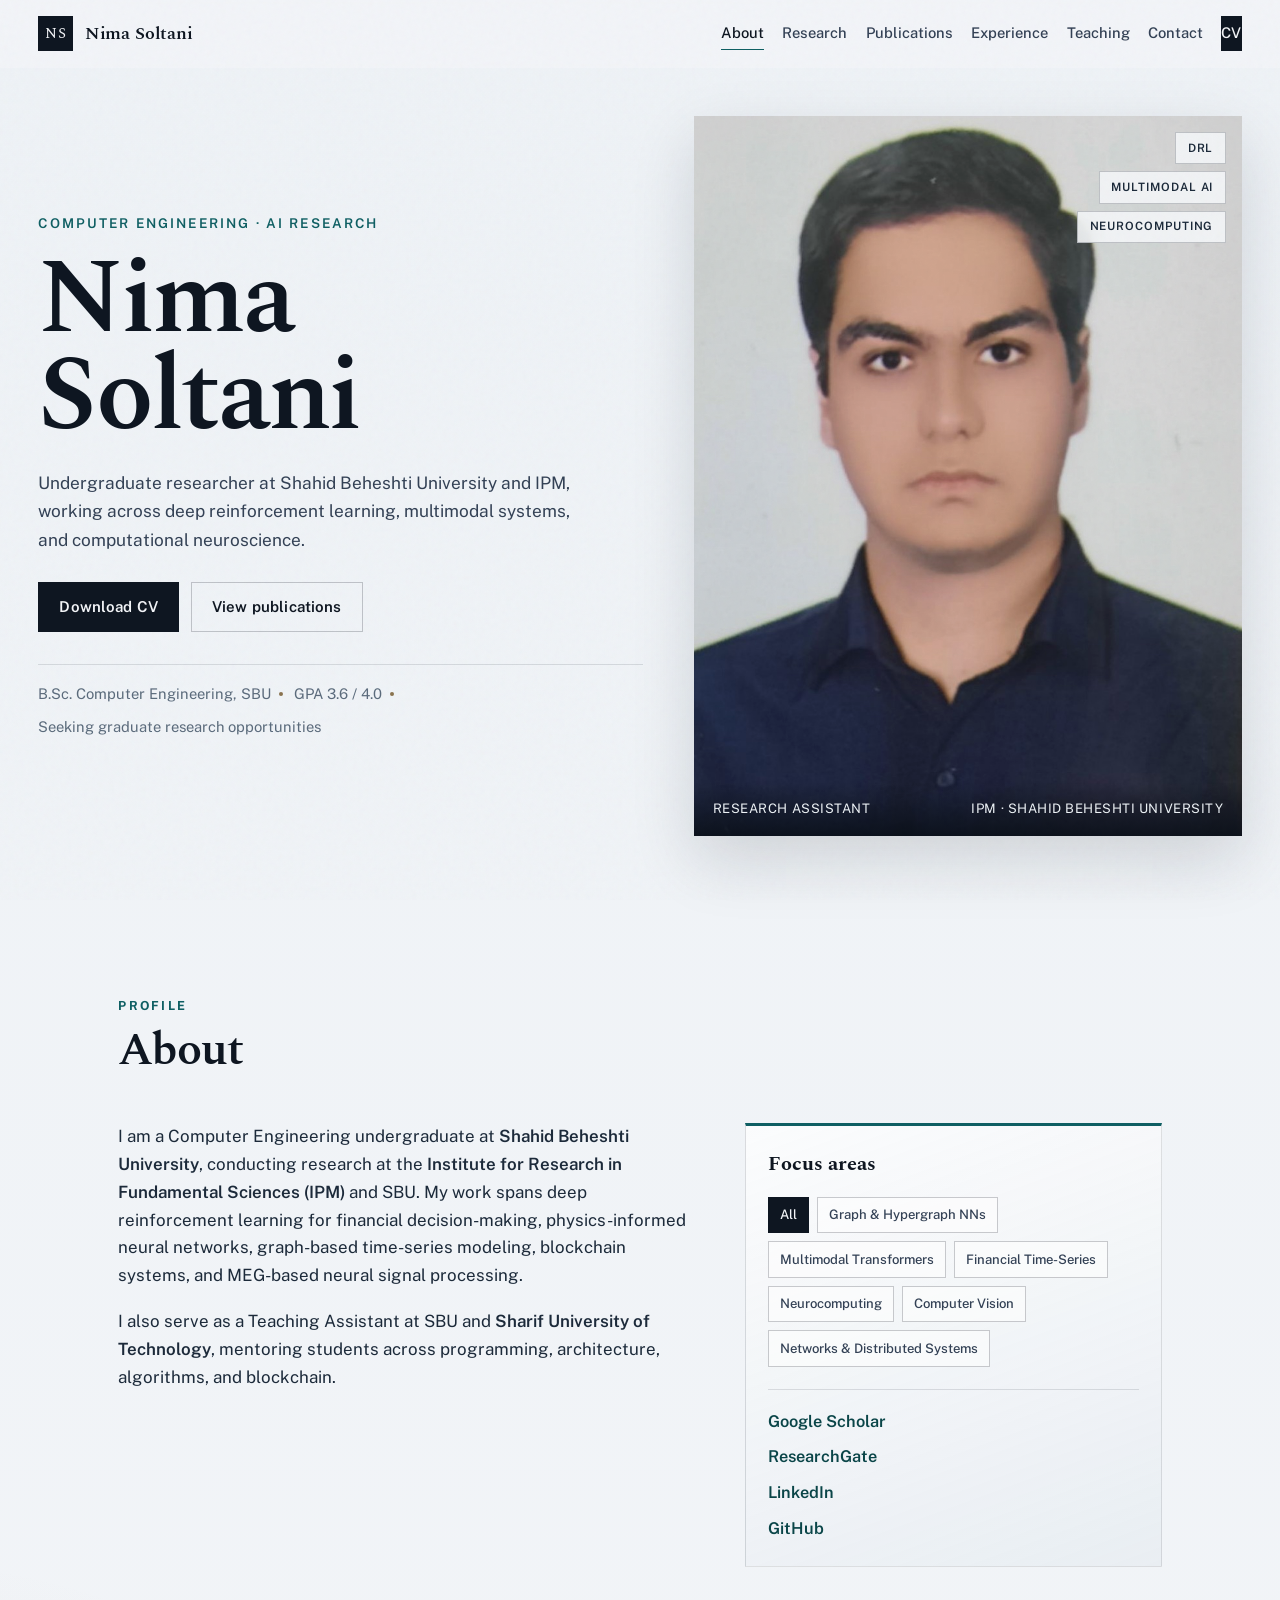
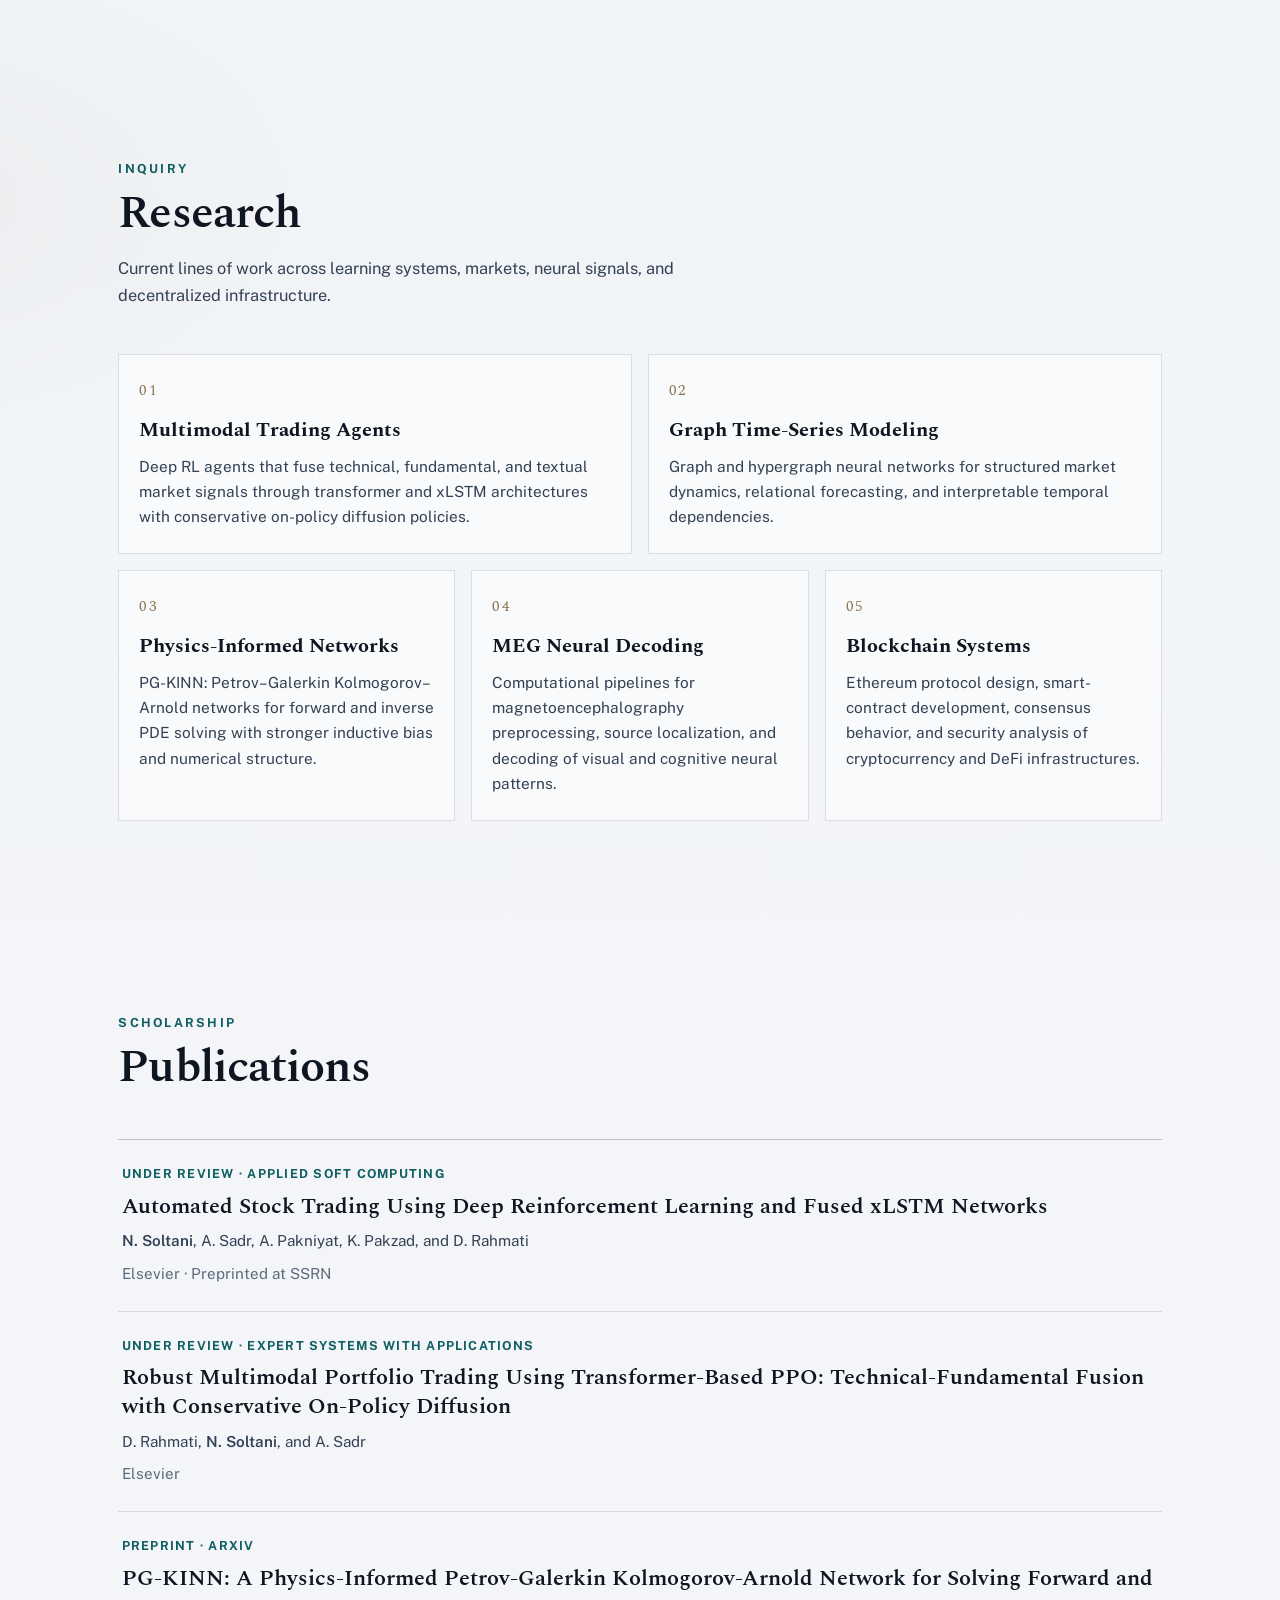
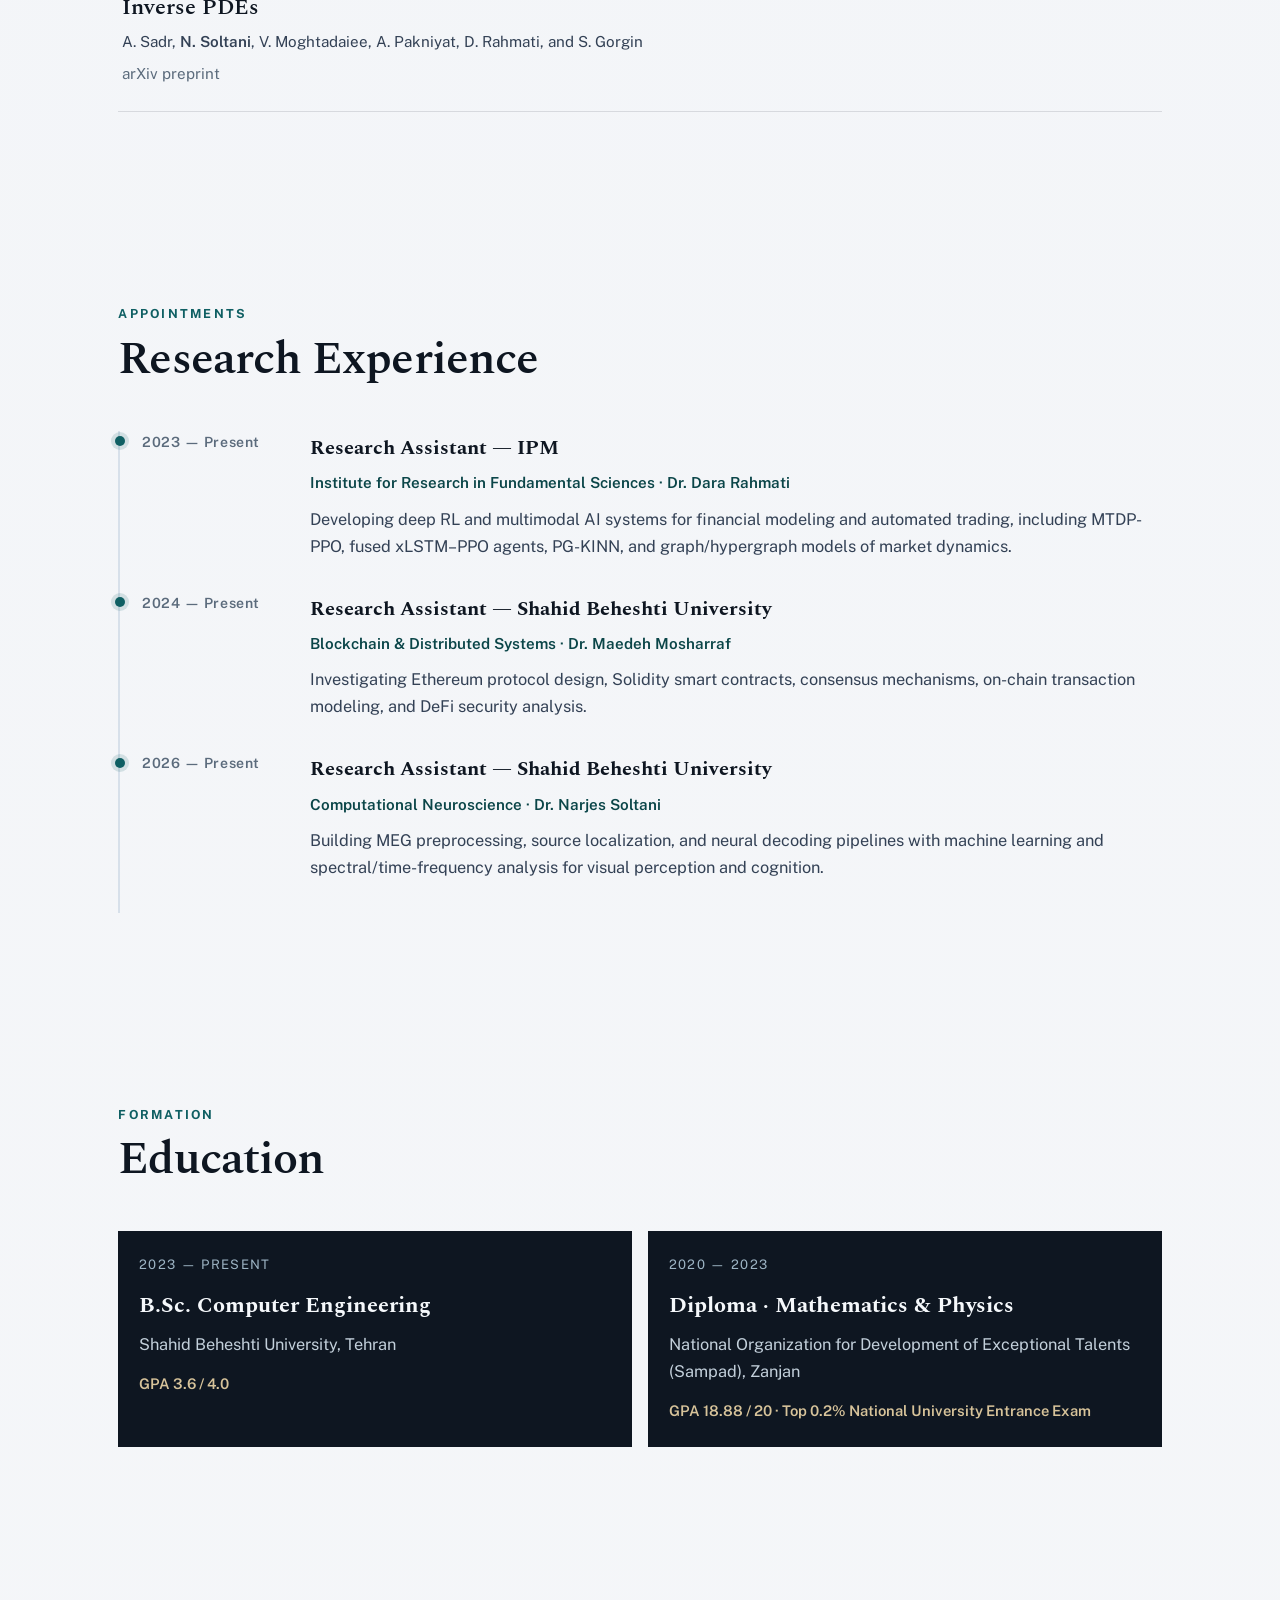
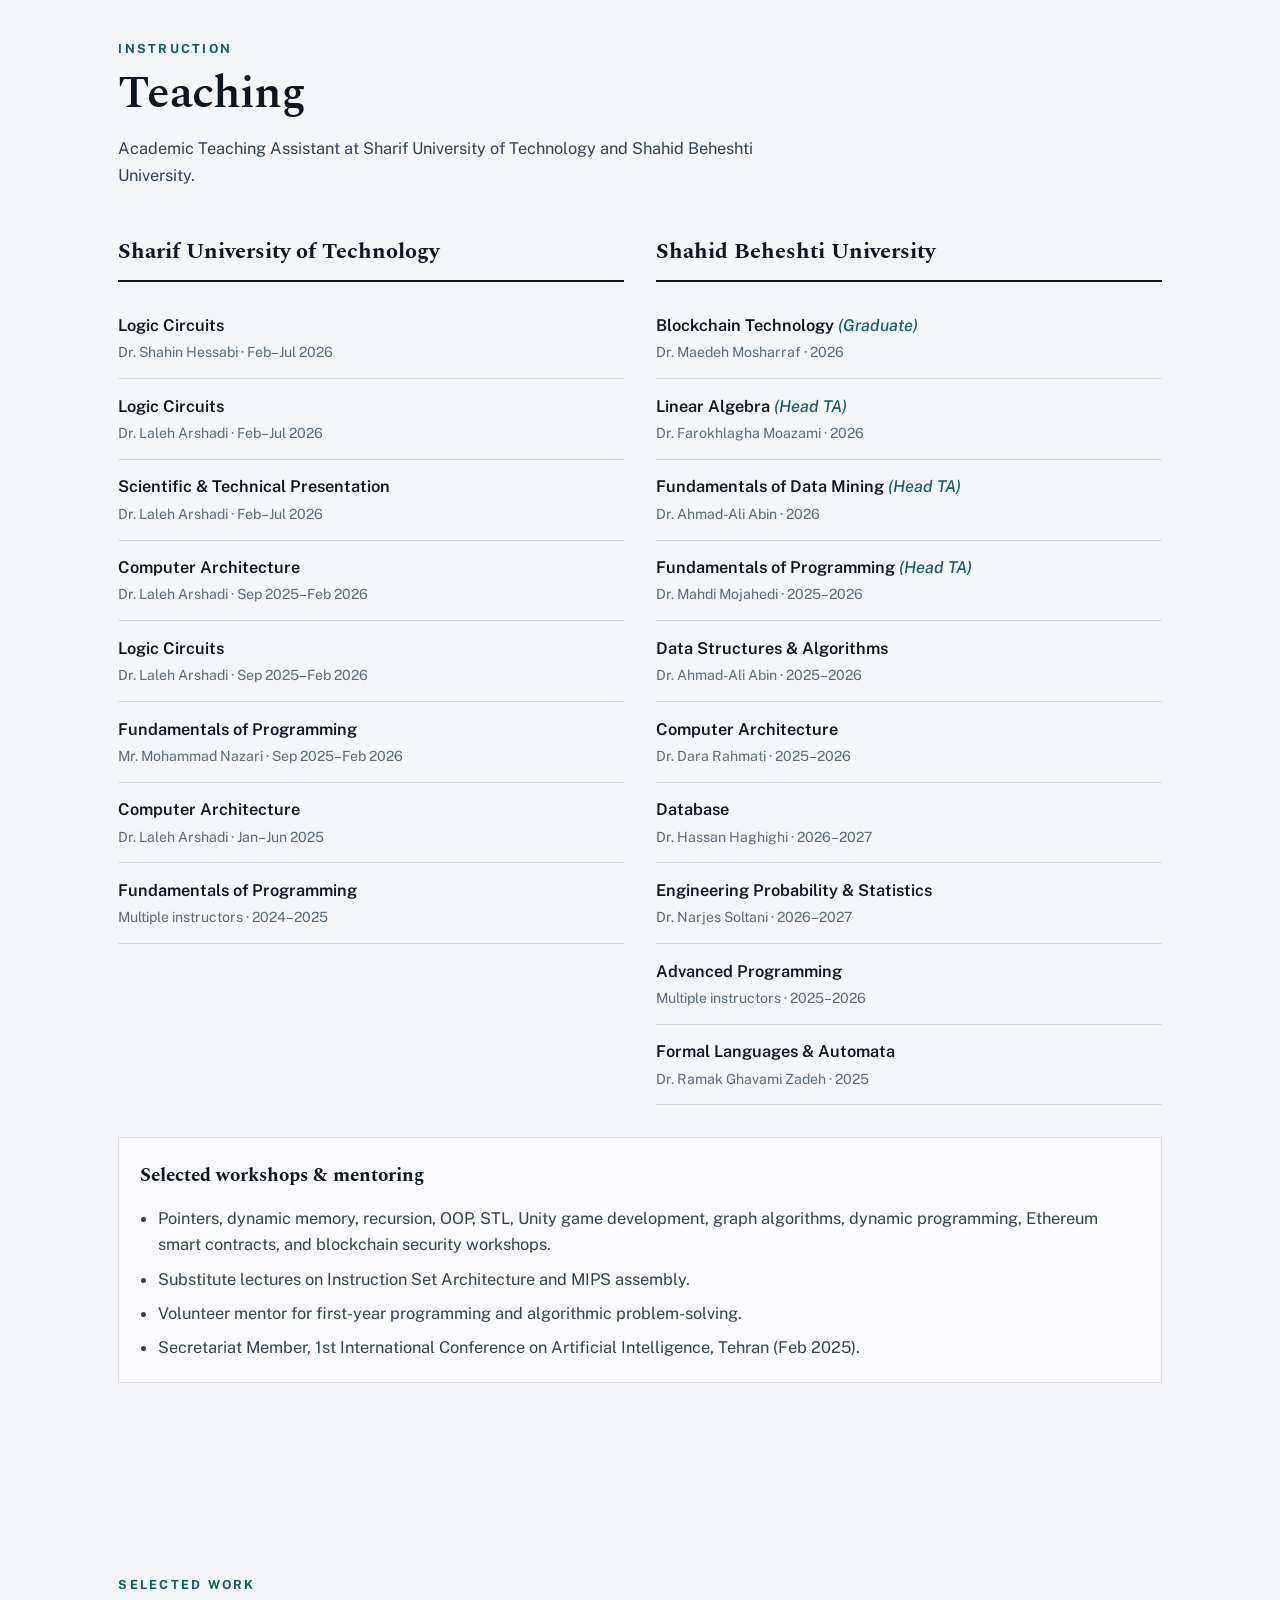
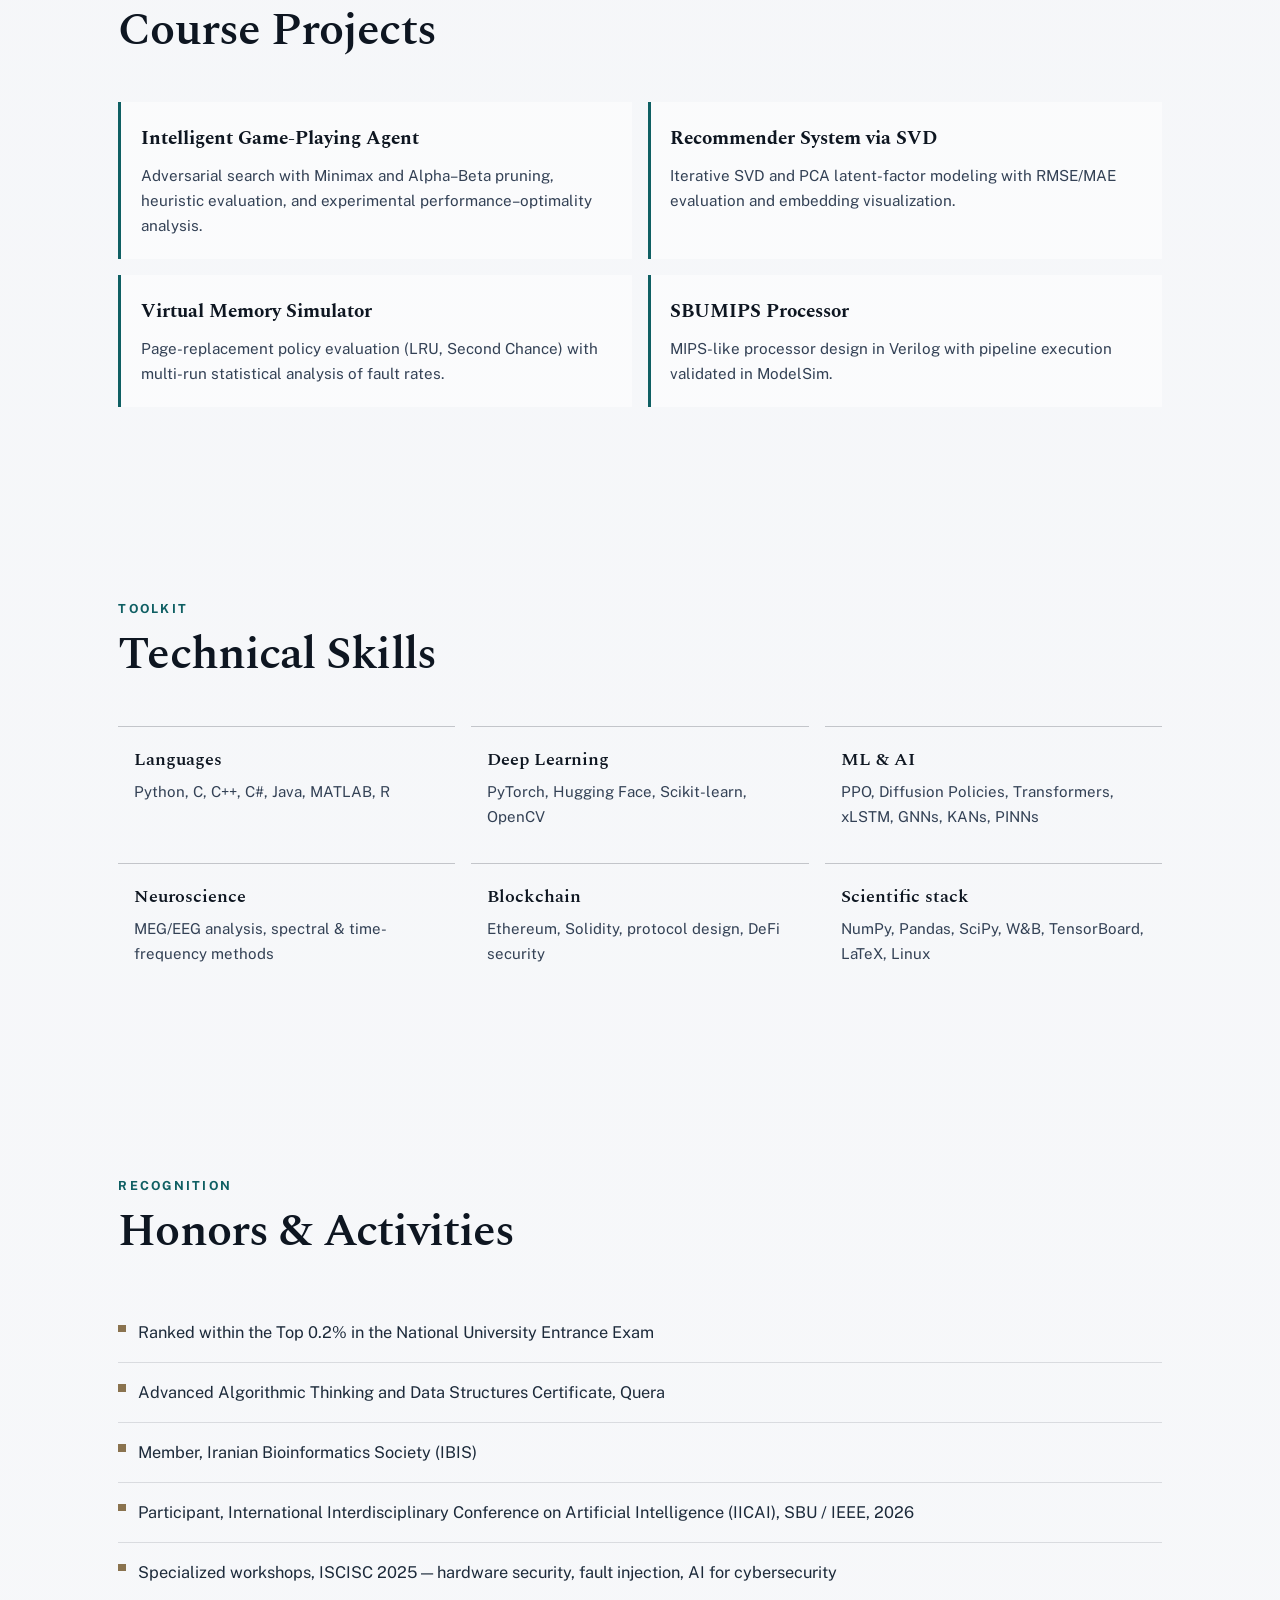
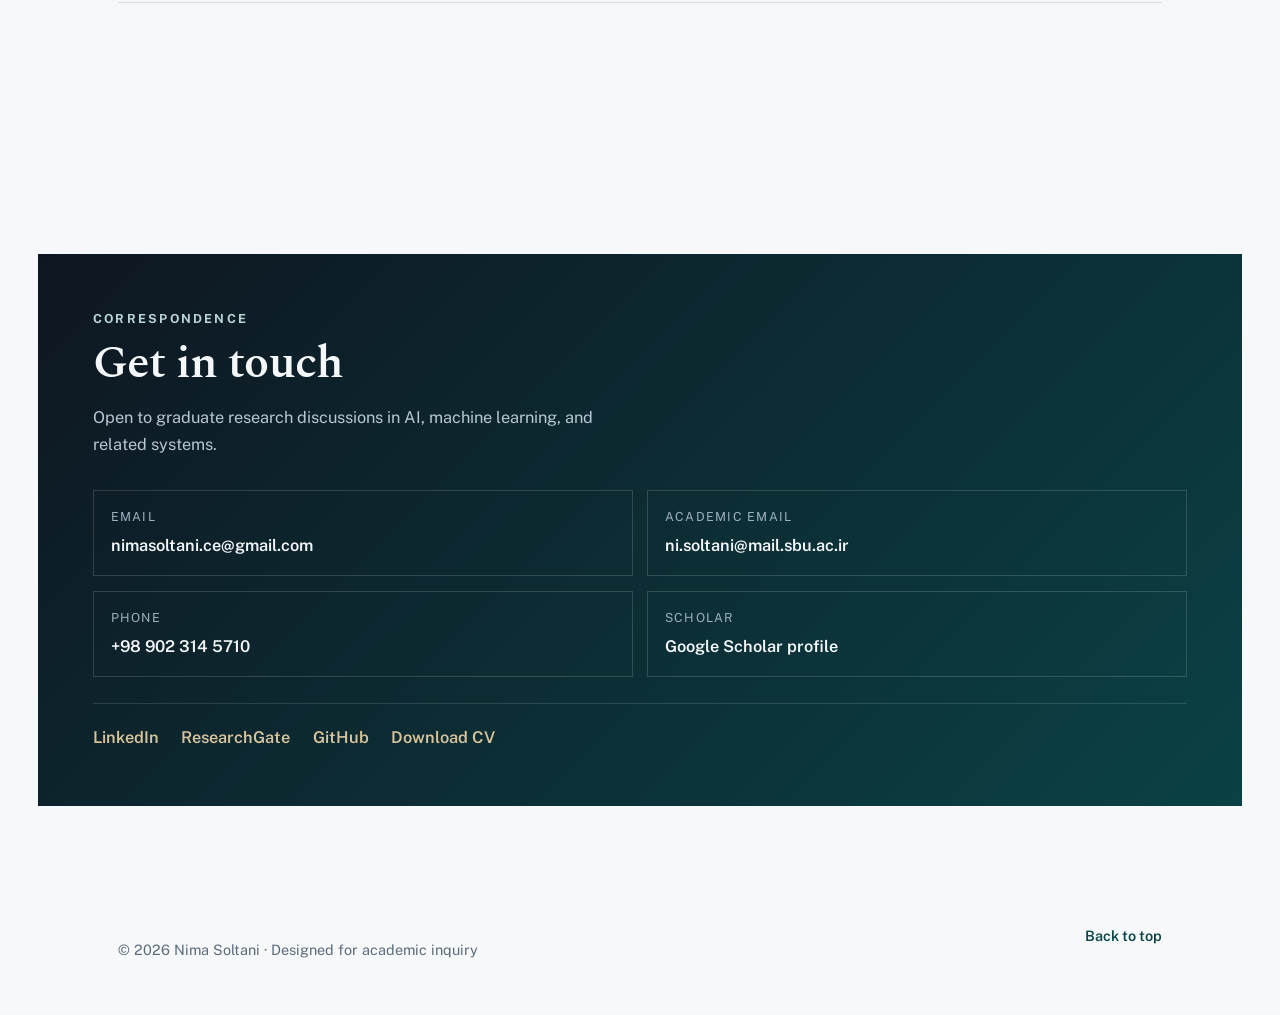
==== index.html @ 277cfeef "Launch academic personal site for GitHub Pages. EOF  Co-authored-by: Cursor <cursoragent@cursor.com>" ====
<!DOCTYPE html>
<html lang="en">
<head>
  <meta charset="UTF-8" />
  <meta name="viewport" content="width=device-width, initial-scale=1" />
  <title>Nima Soltani — Computer Engineering · AI Research</title>
  <meta name="description" content="Nima Soltani — Computer Engineering undergraduate at Shahid Beheshti University. Research in deep reinforcement learning, multimodal AI, and computational neuroscience at IPM and SBU." />
  <meta name="author" content="Nima Soltani" />
  <meta property="og:title" content="Nima Soltani — Academic Portfolio" />
  <meta property="og:description" content="Research in deep reinforcement learning, multimodal AI, and computational neuroscience." />
  <meta property="og:type" content="website" />
  <meta property="og:url" content="https://nimasol42.github.io/" />
  <meta property="og:image" content="https://nimasol42.github.io/assets/portrait.jpg" />
  <link rel="canonical" href="https://nimasol42.github.io/" />
  <link rel="icon" href="data:image/svg+xml,%3Csvg xmlns='http://www.w3.org/2000/svg' viewBox='0 0 64 64'%3E%3Crect width='64' height='64' rx='10' fill='%230E1621'/%3E%3Ctext x='50%25' y='54%25' text-anchor='middle' font-family='Georgia,serif' font-size='30' fill='%23E8EDF2'%3ENS%3C/text%3E%3C/svg%3E" />
  <link rel="preconnect" href="https://fonts.googleapis.com" />
  <link rel="preconnect" href="https://fonts.gstatic.com" crossorigin />
  <link href="https://fonts.googleapis.com/css2?family=Public+Sans:ital,wght@0,300;0,400;0,500;0,600;0,700;1,400&family=Spectral:ital,wght@0,400;0,500;0,600;0,700;1,400;1,500&display=swap" rel="stylesheet" />
  <link rel="stylesheet" href="css/styles.css" />
</head>
<body>
  <div class="progress" id="progress" aria-hidden="true"></div>
  <div class="grain" aria-hidden="true"></div>

  <header class="site-header" id="top">
    <a class="mark" href="#top" aria-label="Nima Soltani — home">
      <span class="mark__initials">NS</span>
      <span class="mark__name">Nima Soltani</span>
    </a>
    <button class="nav-toggle" id="navToggle" aria-expanded="false" aria-controls="siteNav" type="button">
      <span class="nav-toggle__label">Menu</span>
      <span class="nav-toggle__bars" aria-hidden="true"></span>
    </button>
    <nav class="site-nav" id="siteNav" aria-label="Primary">
      <a href="#about">About</a>
      <a href="#research">Research</a>
      <a href="#publications">Publications</a>
      <a href="#experience">Experience</a>
      <a href="#teaching">Teaching</a>
      <a href="#contact">Contact</a>
      <a class="btn btn--compact" href="assets/CV-Nima-Soltani.pdf" download>CV</a>
    </nav>
  </header>

  <main>
    <section class="hero" aria-labelledby="hero-name">
      <div class="hero__copy">
        <p class="hero__kicker reveal" data-reveal>Computer Engineering · AI Research</p>
        <h1 id="hero-name" class="hero__name reveal" data-reveal>
          <span>Nima</span>
          <span>Soltani</span>
        </h1>
        <p class="hero__lede reveal" data-reveal>
          Undergraduate researcher at Shahid Beheshti University and IPM, working across
          deep reinforcement learning, multimodal systems, and computational neuroscience.
        </p>
        <div class="hero__actions reveal" data-reveal>
          <a class="btn btn--primary" href="assets/CV-Nima-Soltani.pdf" download>Download CV</a>
          <a class="btn btn--ghost" href="#publications">View publications</a>
        </div>
        <ul class="hero__meta reveal" data-reveal>
          <li>B.Sc. Computer Engineering, SBU</li>
          <li>GPA 3.6 / 4.0</li>
          <li>Seeking graduate research opportunities</li>
        </ul>
      </div>
      <div class="hero__visual reveal" data-reveal>
        <figure class="portrait">
          <img src="assets/portrait.jpg" alt="Portrait of Nima Soltani" width="720" height="900" fetchpriority="high" />
          <figcaption>
            <span>Research Assistant</span>
            <span>IPM · Shahid Beheshti University</span>
          </figcaption>
        </figure>
        <div class="hero__orbit" aria-hidden="true">
          <span>DRL</span>
          <span>Multimodal AI</span>
          <span>Neurocomputing</span>
        </div>
      </div>
    </section>

    <section class="section about" id="about" aria-labelledby="about-title">
      <div class="section__head">
        <p class="eyebrow">Profile</p>
        <h2 id="about-title">About</h2>
      </div>
      <div class="about__grid">
        <div class="about__prose reveal" data-reveal>
          <p>
            I am a Computer Engineering undergraduate at
            <strong>Shahid Beheshti University</strong>, conducting research at the
            <strong>Institute for Research in Fundamental Sciences (IPM)</strong> and SBU.
            My work spans deep reinforcement learning for financial decision-making,
            physics-informed neural networks, graph-based time-series modeling,
            blockchain systems, and MEG-based neural signal processing.
          </p>
          <p>
            I also serve as a Teaching Assistant at SBU and
            <strong>Sharif University of Technology</strong>, mentoring students across
            programming, architecture, algorithms, and blockchain.
          </p>
        </div>
        <aside class="about__panel reveal" data-reveal>
          <h3>Focus areas</h3>
          <ul class="chip-list" id="interestList" role="list">
            <li><button type="button" class="chip is-active" data-topic="all">All</button></li>
            <li><button type="button" class="chip" data-topic="gnn">Graph &amp; Hypergraph NNs</button></li>
            <li><button type="button" class="chip" data-topic="multimodal">Multimodal Transformers</button></li>
            <li><button type="button" class="chip" data-topic="finance">Financial Time-Series</button></li>
            <li><button type="button" class="chip" data-topic="neuro">Neurocomputing</button></li>
            <li><button type="button" class="chip" data-topic="vision">Computer Vision</button></li>
            <li><button type="button" class="chip" data-topic="systems">Networks &amp; Distributed Systems</button></li>
          </ul>
          <div class="about__links">
            <a href="https://scholar.google.com/citations?user=js3rIYIAAAAJ&amp;hl=en" target="_blank" rel="noopener">Google Scholar</a>
            <a href="https://www.researchgate.net/profile/Nima-Soltani-5" target="_blank" rel="noopener">ResearchGate</a>
            <a href="https://www.linkedin.com/in/nima-soltani-334496323/" target="_blank" rel="noopener">LinkedIn</a>
            <a href="https://github.com/Nimasol42" target="_blank" rel="noopener">GitHub</a>
          </div>
        </aside>
      </div>
    </section>

    <section class="section research" id="research" aria-labelledby="research-title">
      <div class="section__head">
        <p class="eyebrow">Inquiry</p>
        <h2 id="research-title">Research</h2>
        <p class="section__lede">Current lines of work across learning systems, markets, neural signals, and decentralized infrastructure.</p>
      </div>
      <div class="research-grid">
        <article class="research-item reveal" data-reveal data-topics="finance multimodal">
          <span class="research-item__index">01</span>
          <h3>Multimodal Trading Agents</h3>
          <p>Deep RL agents that fuse technical, fundamental, and textual market signals through transformer and xLSTM architectures with conservative on-policy diffusion policies.</p>
        </article>
        <article class="research-item reveal" data-reveal data-topics="gnn finance">
          <span class="research-item__index">02</span>
          <h3>Graph Time-Series Modeling</h3>
          <p>Graph and hypergraph neural networks for structured market dynamics, relational forecasting, and interpretable temporal dependencies.</p>
        </article>
        <article class="research-item reveal" data-reveal data-topics="multimodal">
          <span class="research-item__index">03</span>
          <h3>Physics-Informed Networks</h3>
          <p>PG-KINN: Petrov–Galerkin Kolmogorov–Arnold networks for forward and inverse PDE solving with stronger inductive bias and numerical structure.</p>
        </article>
        <article class="research-item reveal" data-reveal data-topics="neuro">
          <span class="research-item__index">04</span>
          <h3>MEG Neural Decoding</h3>
          <p>Computational pipelines for magnetoencephalography preprocessing, source localization, and decoding of visual and cognitive neural patterns.</p>
        </article>
        <article class="research-item reveal" data-reveal data-topics="systems">
          <span class="research-item__index">05</span>
          <h3>Blockchain Systems</h3>
          <p>Ethereum protocol design, smart-contract development, consensus behavior, and security analysis of cryptocurrency and DeFi infrastructures.</p>
        </article>
      </div>
    </section>

    <section class="section publications" id="publications" aria-labelledby="pubs-title">
      <div class="section__head">
        <p class="eyebrow">Scholarship</p>
        <h2 id="pubs-title">Publications</h2>
      </div>
      <ol class="pub-list">
        <li class="pub reveal" data-reveal data-topics="finance multimodal">
          <div class="pub__status">Under Review · Applied Soft Computing</div>
          <h3 class="pub__title">Automated Stock Trading Using Deep Reinforcement Learning and Fused xLSTM Networks</h3>
          <p class="pub__authors"><strong>N. Soltani</strong>, A. Sadr, A. Pakniyat, K. Pakzad, and D. Rahmati</p>
          <p class="pub__venue">Elsevier · Preprinted at SSRN</p>
        </li>
        <li class="pub reveal" data-reveal data-topics="finance multimodal">
          <div class="pub__status">Under Review · Expert Systems with Applications</div>
          <h3 class="pub__title">Robust Multimodal Portfolio Trading Using Transformer-Based PPO: Technical-Fundamental Fusion with Conservative On-Policy Diffusion</h3>
          <p class="pub__authors">D. Rahmati, <strong>N. Soltani</strong>, and A. Sadr</p>
          <p class="pub__venue">Elsevier</p>
        </li>
        <li class="pub reveal" data-reveal data-topics="multimodal">
          <div class="pub__status">Preprint · arXiv</div>
          <h3 class="pub__title">PG-KINN: A Physics-Informed Petrov-Galerkin Kolmogorov-Arnold Network for Solving Forward and Inverse PDEs</h3>
          <p class="pub__authors">A. Sadr, <strong>N. Soltani</strong>, V. Moghtadaiee, A. Pakniyat, D. Rahmati, and S. Gorgin</p>
          <p class="pub__venue">arXiv preprint</p>
        </li>
      </ol>
    </section>

    <section class="section experience" id="experience" aria-labelledby="exp-title">
      <div class="section__head">
        <p class="eyebrow">Appointments</p>
        <h2 id="exp-title">Research Experience</h2>
      </div>
      <div class="timeline">
        <article class="timeline__item reveal" data-reveal data-topics="finance multimodal gnn">
          <div class="timeline__when">2023 — Present</div>
          <div class="timeline__body">
            <h3>Research Assistant — IPM</h3>
            <p class="timeline__org">Institute for Research in Fundamental Sciences · Dr. Dara Rahmati</p>
            <p>Developing deep RL and multimodal AI systems for financial modeling and automated trading, including MTDP-PPO, fused xLSTM–PPO agents, PG-KINN, and graph/hypergraph models of market dynamics.</p>
          </div>
        </article>
        <article class="timeline__item reveal" data-reveal data-topics="systems">
          <div class="timeline__when">2024 — Present</div>
          <div class="timeline__body">
            <h3>Research Assistant — Shahid Beheshti University</h3>
            <p class="timeline__org">Blockchain &amp; Distributed Systems · Dr. Maedeh Mosharraf</p>
            <p>Investigating Ethereum protocol design, Solidity smart contracts, consensus mechanisms, on-chain transaction modeling, and DeFi security analysis.</p>
          </div>
        </article>
        <article class="timeline__item reveal" data-reveal data-topics="neuro">
          <div class="timeline__when">2026 — Present</div>
          <div class="timeline__body">
            <h3>Research Assistant — Shahid Beheshti University</h3>
            <p class="timeline__org">Computational Neuroscience · Dr. Narjes Soltani</p>
            <p>Building MEG preprocessing, source localization, and neural decoding pipelines with machine learning and spectral/time-frequency analysis for visual perception and cognition.</p>
          </div>
        </article>
      </div>
    </section>

    <section class="section education" id="education" aria-labelledby="edu-title">
      <div class="section__head">
        <p class="eyebrow">Formation</p>
        <h2 id="edu-title">Education</h2>
      </div>
      <div class="edu-grid">
        <article class="edu-card reveal" data-reveal>
          <div class="edu-card__years">2023 — Present</div>
          <h3>B.Sc. Computer Engineering</h3>
          <p>Shahid Beheshti University, Tehran</p>
          <p class="edu-card__meta">GPA 3.6 / 4.0</p>
        </article>
        <article class="edu-card reveal" data-reveal>
          <div class="edu-card__years">2020 — 2023</div>
          <h3>Diploma · Mathematics &amp; Physics</h3>
          <p>National Organization for Development of Exceptional Talents (Sampad), Zanjan</p>
          <p class="edu-card__meta">GPA 18.88 / 20 · Top 0.2% National University Entrance Exam</p>
        </article>
      </div>
    </section>

    <section class="section teaching" id="teaching" aria-labelledby="teach-title">
      <div class="section__head">
        <p class="eyebrow">Instruction</p>
        <h2 id="teach-title">Teaching</h2>
        <p class="section__lede">Academic Teaching Assistant at Sharif University of Technology and Shahid Beheshti University.</p>
      </div>

      <div class="teach-columns">
        <div class="teach-block reveal" data-reveal>
          <h3>Sharif University of Technology</h3>
          <ul class="teach-list">
            <li><span>Logic Circuits</span><span>Dr. Shahin Hessabi · Feb–Jul 2026</span></li>
            <li><span>Logic Circuits</span><span>Dr. Laleh Arshadi · Feb–Jul 2026</span></li>
            <li><span>Scientific &amp; Technical Presentation</span><span>Dr. Laleh Arshadi · Feb–Jul 2026</span></li>
            <li><span>Computer Architecture</span><span>Dr. Laleh Arshadi · Sep 2025–Feb 2026</span></li>
            <li><span>Logic Circuits</span><span>Dr. Laleh Arshadi · Sep 2025–Feb 2026</span></li>
            <li><span>Fundamentals of Programming</span><span>Mr. Mohammad Nazari · Sep 2025–Feb 2026</span></li>
            <li><span>Computer Architecture</span><span>Dr. Laleh Arshadi · Jan–Jun 2025</span></li>
            <li><span>Fundamentals of Programming</span><span>Multiple instructors · 2024–2025</span></li>
          </ul>
        </div>
        <div class="teach-block reveal" data-reveal>
          <h3>Shahid Beheshti University</h3>
          <ul class="teach-list">
            <li><span>Blockchain Technology <em>(Graduate)</em></span><span>Dr. Maedeh Mosharraf · 2026</span></li>
            <li><span>Linear Algebra <em>(Head TA)</em></span><span>Dr. Farokhlagha Moazami · 2026</span></li>
            <li><span>Fundamentals of Data Mining <em>(Head TA)</em></span><span>Dr. Ahmad-Ali Abin · 2026</span></li>
            <li><span>Fundamentals of Programming <em>(Head TA)</em></span><span>Dr. Mahdi Mojahedi · 2025–2026</span></li>
            <li><span>Data Structures &amp; Algorithms</span><span>Dr. Ahmad-Ali Abin · 2025–2026</span></li>
            <li><span>Computer Architecture</span><span>Dr. Dara Rahmati · 2025–2026</span></li>
            <li><span>Database</span><span>Dr. Hassan Haghighi · 2026–2027</span></li>
            <li><span>Engineering Probability &amp; Statistics</span><span>Dr. Narjes Soltani · 2026–2027</span></li>
            <li><span>Advanced Programming</span><span>Multiple instructors · 2025–2026</span></li>
            <li><span>Formal Languages &amp; Automata</span><span>Dr. Ramak Ghavami Zadeh · 2025</span></li>
          </ul>
        </div>
      </div>

      <div class="volunteering reveal" data-reveal>
        <h3>Selected workshops &amp; mentoring</h3>
        <ul>
          <li>Pointers, dynamic memory, recursion, OOP, STL, Unity game development, graph algorithms, dynamic programming, Ethereum smart contracts, and blockchain security workshops.</li>
          <li>Substitute lectures on Instruction Set Architecture and MIPS assembly.</li>
          <li>Volunteer mentor for first-year programming and algorithmic problem-solving.</li>
          <li>Secretariat Member, 1st International Conference on Artificial Intelligence, Tehran (Feb 2025).</li>
        </ul>
      </div>
    </section>

    <section class="section projects" id="projects" aria-labelledby="proj-title">
      <div class="section__head">
        <p class="eyebrow">Selected work</p>
        <h2 id="proj-title">Course Projects</h2>
      </div>
      <div class="project-grid">
        <article class="project reveal" data-reveal>
          <h3>Intelligent Game-Playing Agent</h3>
          <p>Adversarial search with Minimax and Alpha–Beta pruning, heuristic evaluation, and experimental performance–optimality analysis.</p>
        </article>
        <article class="project reveal" data-reveal>
          <h3>Recommender System via SVD</h3>
          <p>Iterative SVD and PCA latent-factor modeling with RMSE/MAE evaluation and embedding visualization.</p>
        </article>
        <article class="project reveal" data-reveal>
          <h3>Virtual Memory Simulator</h3>
          <p>Page-replacement policy evaluation (LRU, Second Chance) with multi-run statistical analysis of fault rates.</p>
        </article>
        <article class="project reveal" data-reveal>
          <h3>SBUMIPS Processor</h3>
          <p>MIPS-like processor design in Verilog with pipeline execution validated in ModelSim.</p>
        </article>
      </div>
    </section>

    <section class="section skills" id="skills" aria-labelledby="skills-title">
      <div class="section__head">
        <p class="eyebrow">Toolkit</p>
        <h2 id="skills-title">Technical Skills</h2>
      </div>
      <dl class="skill-grid">
        <div class="skill reveal" data-reveal>
          <dt>Languages</dt>
          <dd>Python, C, C++, C#, Java, MATLAB, R</dd>
        </div>
        <div class="skill reveal" data-reveal>
          <dt>Deep Learning</dt>
          <dd>PyTorch, Hugging Face, Scikit-learn, OpenCV</dd>
        </div>
        <div class="skill reveal" data-reveal>
          <dt>ML &amp; AI</dt>
          <dd>PPO, Diffusion Policies, Transformers, xLSTM, GNNs, KANs, PINNs</dd>
        </div>
        <div class="skill reveal" data-reveal>
          <dt>Neuroscience</dt>
          <dd>MEG/EEG analysis, spectral &amp; time-frequency methods</dd>
        </div>
        <div class="skill reveal" data-reveal>
          <dt>Blockchain</dt>
          <dd>Ethereum, Solidity, protocol design, DeFi security</dd>
        </div>
        <div class="skill reveal" data-reveal>
          <dt>Scientific stack</dt>
          <dd>NumPy, Pandas, SciPy, W&amp;B, TensorBoard, LaTeX, Linux</dd>
        </div>
      </dl>
    </section>

    <section class="section awards" id="awards" aria-labelledby="awards-title">
      <div class="section__head">
        <p class="eyebrow">Recognition</p>
        <h2 id="awards-title">Honors &amp; Activities</h2>
      </div>
      <ul class="award-list">
        <li class="reveal" data-reveal>Ranked within the Top 0.2% in the National University Entrance Exam</li>
        <li class="reveal" data-reveal>Advanced Algorithmic Thinking and Data Structures Certificate, Quera</li>
        <li class="reveal" data-reveal>Member, Iranian Bioinformatics Society (IBIS)</li>
        <li class="reveal" data-reveal>Participant, International Interdisciplinary Conference on Artificial Intelligence (IICAI), SBU / IEEE, 2026</li>
        <li class="reveal" data-reveal>Specialized workshops, ISCISC 2025 — hardware security, fault injection, AI for cybersecurity</li>
        <li class="reveal" data-reveal>Languages: Persian (Native), Turkish (Native), English (Professional Working Proficiency)</li>
      </ul>
    </section>

    <section class="section contact" id="contact" aria-labelledby="contact-title">
      <div class="contact__panel reveal" data-reveal>
        <p class="eyebrow">Correspondence</p>
        <h2 id="contact-title">Get in touch</h2>
        <p class="contact__lede">Open to graduate research discussions in AI, machine learning, and related systems.</p>
        <div class="contact__grid">
          <a class="contact__item" href="mailto:nimasoltani.ce@gmail.com">
            <span>Email</span>
            <strong>nimasoltani.ce@gmail.com</strong>
          </a>
          <a class="contact__item" href="mailto:ni.soltani@mail.sbu.ac.ir">
            <span>Academic email</span>
            <strong>ni.soltani@mail.sbu.ac.ir</strong>
          </a>
          <a class="contact__item" href="tel:+989023145710">
            <span>Phone</span>
            <strong>+98 902 314 5710</strong>
          </a>
          <a class="contact__item" href="https://scholar.google.com/citations?user=js3rIYIAAAAJ&amp;hl=en" target="_blank" rel="noopener">
            <span>Scholar</span>
            <strong>Google Scholar profile</strong>
          </a>
        </div>
        <div class="contact__social">
          <a href="https://www.linkedin.com/in/nima-soltani-334496323/" target="_blank" rel="noopener">LinkedIn</a>
          <a href="https://www.researchgate.net/profile/Nima-Soltani-5" target="_blank" rel="noopener">ResearchGate</a>
          <a href="https://github.com/Nimasol42" target="_blank" rel="noopener">GitHub</a>
          <a href="assets/CV-Nima-Soltani.pdf" download>Download CV</a>
        </div>
      </div>
    </section>
  </main>

  <footer class="site-footer">
    <p>© <span id="year"></span> Nima Soltani · Designed for academic inquiry</p>
    <a href="#top">Back to top</a>
  </footer>

  <script src="js/main.js" defer></script>
</body>
</html>
---- css/styles.css ----
:root {
  --ink: #0e1621;
  --ink-soft: #1c2a3a;
  --slate: #334155;
  --muted: #5b6b7c;
  --line: rgba(14, 22, 33, 0.12);
  --line-strong: rgba(14, 22, 33, 0.22);
  --paper: #f3f5f8;
  --paper-2: #e8edf2;
  --mist: #d7e0ea;
  --signal: #0f5f63;
  --signal-deep: #0a4548;
  --signal-soft: rgba(15, 95, 99, 0.12);
  --brass: #8a734f;
  --white: #ffffff;
  --shadow: 0 24px 60px rgba(14, 22, 33, 0.14);
  --radius: 2px;
  --header-h: 4.25rem;
  --max: 1120px;
  --font-display: "Spectral", "Times New Roman", serif;
  --font-body: "Public Sans", "Segoe UI", sans-serif;
  --ease: cubic-bezier(0.22, 1, 0.36, 1);
}

*,
*::before,
*::after {
  box-sizing: border-box;
}

html {
  scroll-behavior: smooth;
  scroll-padding-top: calc(var(--header-h) + 1rem);
}

body {
  margin: 0;
  color: var(--ink);
  background:
    radial-gradient(1200px 600px at 85% -10%, rgba(15, 95, 99, 0.08), transparent 55%),
    radial-gradient(900px 500px at -10% 20%, rgba(138, 115, 79, 0.06), transparent 50%),
    linear-gradient(180deg, #eef2f6 0%, var(--paper) 28%, #f7f8fa 100%);
  font-family: var(--font-body);
  font-size: 1.02rem;
  line-height: 1.65;
  -webkit-font-smoothing: antialiased;
  text-rendering: optimizeLegibility;
}

img {
  max-width: 100%;
  display: block;
}

a {
  color: inherit;
  text-decoration-thickness: 1px;
  text-underline-offset: 0.18em;
}

button {
  font: inherit;
}

strong {
  font-weight: 600;
}

.grain {
  pointer-events: none;
  position: fixed;
  inset: 0;
  z-index: 50;
  opacity: 0.035;
  mix-blend-mode: multiply;
  background-image: url("data:image/svg+xml,%3Csvg viewBox='0 0 200 200' xmlns='http://www.w3.org/2000/svg'%3E%3Cfilter id='n'%3E%3CfeTurbulence type='fractalNoise' baseFrequency='0.85' numOctaves='4' stitchTiles='stitch'/%3E%3C/filter%3E%3Crect width='100%25' height='100%25' filter='url(%23n)'/%3E%3C/svg%3E");
}

.progress {
  position: fixed;
  top: 0;
  left: 0;
  height: 3px;
  width: 0%;
  z-index: 100;
  background: linear-gradient(90deg, var(--signal-deep), var(--signal), var(--brass));
  transform-origin: left center;
}

/* Header */
.site-header {
  position: sticky;
  top: 0;
  z-index: 40;
  height: var(--header-h);
  display: flex;
  align-items: center;
  justify-content: space-between;
  gap: 1rem;
  padding: 0 clamp(1.1rem, 3vw, 2.4rem);
  backdrop-filter: blur(14px);
  background: rgba(243, 245, 248, 0.82);
  border-bottom: 1px solid transparent;
  transition: border-color 0.3s var(--ease), background 0.3s var(--ease);
}

.site-header.is-scrolled {
  border-bottom-color: var(--line);
  background: rgba(243, 245, 248, 0.92);
}

.mark {
  display: inline-flex;
  align-items: center;
  gap: 0.75rem;
  text-decoration: none;
}

.mark__initials {
  width: 2.15rem;
  height: 2.15rem;
  display: grid;
  place-items: center;
  background: var(--ink);
  color: var(--paper);
  font-family: var(--font-display);
  font-size: 0.95rem;
  letter-spacing: 0.04em;
}

.mark__name {
  font-family: var(--font-display);
  font-size: 1.12rem;
  font-weight: 600;
  letter-spacing: -0.01em;
}

.site-nav {
  display: flex;
  align-items: center;
  gap: 0.15rem 1.15rem;
}

.site-nav a {
  text-decoration: none;
  color: var(--slate);
  font-size: 0.92rem;
  font-weight: 500;
  position: relative;
  padding: 0.25rem 0;
  transition: color 0.25s var(--ease);
}

.site-nav a::after {
  content: "";
  position: absolute;
  left: 0;
  bottom: 0;
  width: 100%;
  height: 1px;
  background: var(--signal);
  transform: scaleX(0);
  transform-origin: left;
  transition: transform 0.35s var(--ease);
}

.site-nav a:hover,
.site-nav a.is-active {
  color: var(--ink);
}

.site-nav a:hover::after,
.site-nav a.is-active::after {
  transform: scaleX(1);
}

.nav-toggle {
  display: none;
  align-items: center;
  gap: 0.65rem;
  border: 1px solid var(--line-strong);
  background: transparent;
  padding: 0.55rem 0.8rem;
  cursor: pointer;
}

.nav-toggle__label {
  font-size: 0.82rem;
  letter-spacing: 0.08em;
  text-transform: uppercase;
}

.nav-toggle__bars,
.nav-toggle__bars::before,
.nav-toggle__bars::after {
  display: block;
  width: 1.1rem;
  height: 1.5px;
  background: var(--ink);
}

.nav-toggle__bars {
  position: relative;
}

.nav-toggle__bars::before,
.nav-toggle__bars::after {
  content: "";
  position: absolute;
  left: 0;
}

.nav-toggle__bars::before { top: -5px; }
.nav-toggle__bars::after { top: 5px; }

/* Buttons */
.btn {
  display: inline-flex;
  align-items: center;
  justify-content: center;
  gap: 0.45rem;
  min-height: 2.75rem;
  padding: 0.7rem 1.25rem;
  border: 1px solid transparent;
  text-decoration: none;
  font-size: 0.94rem;
  font-weight: 600;
  letter-spacing: 0.01em;
  transition: transform 0.25s var(--ease), background 0.25s var(--ease), color 0.25s var(--ease), border-color 0.25s var(--ease);
}

.btn:hover {
  transform: translateY(-1px);
}

.btn--primary {
  background: var(--ink);
  color: var(--paper);
}

.btn--primary:hover {
  background: var(--signal-deep);
}

.btn--ghost {
  border-color: var(--line-strong);
  background: transparent;
  color: var(--ink);
}

.btn--ghost:hover {
  border-color: var(--signal);
  color: var(--signal-deep);
}

.btn--compact {
  min-height: 2.2rem;
  padding: 0.4rem 0.85rem;
  background: var(--ink);
  color: var(--paper) !important;
  border: none;
}

.btn--compact::after {
  display: none !important;
}

.btn--compact:hover {
  background: var(--signal-deep);
  color: var(--paper) !important;
}

/* Hero */
.hero {
  min-height: calc(100svh - var(--header-h));
  display: grid;
  grid-template-columns: minmax(0, 1.05fr) minmax(0, 0.95fr);
  gap: clamp(1.5rem, 4vw, 3.5rem);
  align-items: stretch;
  padding: clamp(1.5rem, 4vw, 3rem) clamp(1.1rem, 3vw, 2.4rem) clamp(2rem, 5vw, 4rem);
  max-width: 1400px;
  margin: 0 auto;
}

.hero__copy {
  display: flex;
  flex-direction: column;
  justify-content: center;
  padding-block: 1rem;
}

.hero__kicker {
  margin: 0 0 1rem;
  color: var(--signal);
  font-size: 0.84rem;
  font-weight: 600;
  letter-spacing: 0.16em;
  text-transform: uppercase;
}

.hero__name {
  margin: 0;
  font-family: var(--font-display);
  font-weight: 600;
  font-size: clamp(3.4rem, 8.4vw, 6.6rem);
  line-height: 0.92;
  letter-spacing: -0.03em;
}

.hero__name span {
  display: block;
}

.hero__lede {
  max-width: 34rem;
  margin: 1.5rem 0 0;
  color: var(--slate);
  font-size: 1.08rem;
}

.hero__actions {
  display: flex;
  flex-wrap: wrap;
  gap: 0.75rem;
  margin-top: 1.75rem;
}

.hero__meta {
  list-style: none;
  margin: 2rem 0 0;
  padding: 1.1rem 0 0;
  border-top: 1px solid var(--line);
  display: flex;
  flex-wrap: wrap;
  gap: 0.55rem 1.4rem;
  color: var(--muted);
  font-size: 0.92rem;
}

.hero__meta li {
  position: relative;
}

.hero__meta li:not(:last-child)::after {
  content: "";
  position: absolute;
  right: -0.75rem;
  top: 50%;
  width: 4px;
  height: 4px;
  border-radius: 50%;
  background: var(--brass);
  transform: translateY(-50%);
}

.hero__visual {
  position: relative;
  min-height: 520px;
}

.portrait {
  margin: 0;
  height: 100%;
  position: relative;
  overflow: hidden;
  background: var(--ink);
  box-shadow: var(--shadow);
}

.portrait img {
  width: 100%;
  height: 100%;
  object-fit: cover;
  object-position: center 18%;
  filter: contrast(1.04) saturate(0.92);
  transform: scale(1.04);
  transition: transform 1.4s var(--ease);
}

.hero.is-ready .portrait img {
  transform: scale(1);
}

.portrait figcaption {
  position: absolute;
  left: 0;
  right: 0;
  bottom: 0;
  display: flex;
  justify-content: space-between;
  gap: 1rem;
  padding: 1rem 1.15rem;
  color: #eef3f7;
  background: linear-gradient(180deg, transparent, rgba(8, 14, 22, 0.82));
  font-size: 0.82rem;
  letter-spacing: 0.04em;
  text-transform: uppercase;
}

.hero__orbit {
  position: absolute;
  top: 1rem;
  right: 1rem;
  display: flex;
  flex-direction: column;
  gap: 0.45rem;
  z-index: 2;
}

.hero__orbit span {
  align-self: flex-end;
  padding: 0.35rem 0.7rem;
  background: rgba(243, 245, 248, 0.9);
  border: 1px solid var(--line-strong);
  color: var(--ink-soft);
  font-size: 0.72rem;
  font-weight: 600;
  letter-spacing: 0.08em;
  text-transform: uppercase;
  backdrop-filter: blur(8px);
  animation: drift 7s ease-in-out infinite;
}

.hero__orbit span:nth-child(2) { animation-delay: -1.8s; }
.hero__orbit span:nth-child(3) { animation-delay: -3.6s; }

@keyframes drift {
  0%, 100% { transform: translateY(0); }
  50% { transform: translateY(-6px); }
}

/* Sections */
.section {
  max-width: var(--max);
  margin: 0 auto;
  padding: clamp(3.5rem, 8vw, 6rem) clamp(1.1rem, 3vw, 2.4rem);
}

.section__head {
  margin-bottom: clamp(1.8rem, 4vw, 2.8rem);
  max-width: 40rem;
}

.eyebrow {
  margin: 0 0 0.55rem;
  color: var(--signal);
  font-size: 0.78rem;
  font-weight: 700;
  letter-spacing: 0.18em;
  text-transform: uppercase;
}

.section h2 {
  margin: 0;
  font-family: var(--font-display);
  font-size: clamp(2rem, 4.2vw, 2.85rem);
  font-weight: 600;
  letter-spacing: -0.02em;
  line-height: 1.15;
}

.section__lede {
  margin: 0.9rem 0 0;
  color: var(--slate);
}

/* About */
.about__grid {
  display: grid;
  grid-template-columns: 1.25fr 0.9fr;
  gap: clamp(1.5rem, 4vw, 3rem);
  align-items: start;
}

.about__prose p {
  margin: 0 0 1.1rem;
  color: var(--ink-soft);
  font-size: 1.06rem;
}

.about__panel {
  padding: 1.4rem 1.35rem 1.5rem;
  background: linear-gradient(160deg, rgba(255, 255, 255, 0.72), rgba(232, 237, 242, 0.9));
  border: 1px solid var(--line);
  border-top: 3px solid var(--signal);
}

.about__panel h3 {
  margin: 0 0 1rem;
  font-family: var(--font-display);
  font-size: 1.25rem;
}

.chip-list {
  list-style: none;
  margin: 0;
  padding: 0;
  display: flex;
  flex-wrap: wrap;
  gap: 0.5rem;
}

.chip {
  border: 1px solid var(--line-strong);
  background: rgba(255, 255, 255, 0.55);
  color: var(--slate);
  padding: 0.4rem 0.7rem;
  cursor: pointer;
  font-size: 0.82rem;
  font-weight: 500;
  transition: background 0.25s var(--ease), color 0.25s var(--ease), border-color 0.25s var(--ease);
}

.chip:hover,
.chip.is-active {
  background: var(--ink);
  border-color: var(--ink);
  color: var(--paper);
}

.about__links {
  display: grid;
  gap: 0.55rem;
  margin-top: 1.4rem;
  padding-top: 1.1rem;
  border-top: 1px solid var(--line);
}

.about__links a {
  color: var(--signal-deep);
  font-weight: 600;
  text-decoration: none;
}

.about__links a:hover {
  text-decoration: underline;
}

/* Research */
.research-grid {
  display: grid;
  grid-template-columns: repeat(12, 1fr);
  gap: 1rem;
}

.research-item {
  grid-column: span 4;
  min-height: 100%;
  padding: 1.35rem 1.25rem 1.45rem;
  background: rgba(255, 255, 255, 0.55);
  border: 1px solid var(--line);
  transition: transform 0.35s var(--ease), border-color 0.35s var(--ease), background 0.35s var(--ease), opacity 0.35s var(--ease);
}

.research-item:nth-child(1),
.research-item:nth-child(2) {
  grid-column: span 6;
}

.research-item:hover {
  transform: translateY(-4px);
  border-color: rgba(15, 95, 99, 0.35);
  background: rgba(255, 255, 255, 0.9);
}

.research-item.is-dimmed {
  opacity: 0.28;
  transform: none;
}

.research-item__index {
  display: inline-block;
  margin-bottom: 0.85rem;
  color: var(--brass);
  font-family: var(--font-display);
  font-size: 0.95rem;
  letter-spacing: 0.08em;
}

.research-item h3 {
  margin: 0 0 0.7rem;
  font-family: var(--font-display);
  font-size: 1.28rem;
  line-height: 1.25;
}

.research-item p {
  margin: 0;
  color: var(--slate);
  font-size: 0.96rem;
}

/* Publications */
.pub-list {
  list-style: none;
  margin: 0;
  padding: 0;
  border-top: 1px solid var(--line-strong);
}

.pub {
  padding: 1.5rem 0.2rem 1.55rem;
  border-bottom: 1px solid var(--line);
  transition: opacity 0.35s var(--ease), background 0.35s var(--ease), padding-left 0.35s var(--ease);
}

.pub:hover {
  background: linear-gradient(90deg, var(--signal-soft), transparent 55%);
  padding-left: 0.75rem;
}

.pub.is-dimmed {
  opacity: 0.28;
}

.pub__status {
  margin-bottom: 0.45rem;
  color: var(--signal);
  font-size: 0.78rem;
  font-weight: 700;
  letter-spacing: 0.1em;
  text-transform: uppercase;
}

.pub__title {
  margin: 0;
  font-family: var(--font-display);
  font-size: clamp(1.15rem, 2.2vw, 1.4rem);
  font-weight: 600;
  line-height: 1.3;
}

.pub__authors,
.pub__venue {
  margin: 0.45rem 0 0;
  color: var(--slate);
  font-size: 0.95rem;
}

.pub__venue {
  color: var(--muted);
}

/* Timeline / Education */
.timeline {
  display: grid;
  gap: 0;
  border-left: 2px solid var(--mist);
  padding-left: 1.35rem;
}

.timeline__item {
  position: relative;
  display: grid;
  grid-template-columns: 9.5rem 1fr;
  gap: 1rem;
  padding: 0 0 2rem;
  transition: opacity 0.35s var(--ease);
}

.timeline__item::before {
  content: "";
  position: absolute;
  left: calc(-1.35rem - 5px);
  top: 0.35rem;
  width: 10px;
  height: 10px;
  border-radius: 50%;
  background: var(--signal);
  box-shadow: 0 0 0 4px rgba(15, 95, 99, 0.15);
}

.timeline__item.is-dimmed {
  opacity: 0.28;
}

.timeline__when {
  color: var(--muted);
  font-size: 0.88rem;
  font-weight: 600;
  letter-spacing: 0.04em;
}

.timeline__body h3 {
  margin: 0 0 0.35rem;
  font-family: var(--font-display);
  font-size: 1.28rem;
}

.timeline__org {
  margin: 0 0 0.65rem;
  color: var(--signal-deep);
  font-weight: 600;
  font-size: 0.95rem;
}

.timeline__body p:last-child {
  margin: 0;
  color: var(--slate);
}

.edu-grid {
  display: grid;
  grid-template-columns: repeat(2, 1fr);
  gap: 1rem;
}

.edu-card {
  padding: 1.4rem 1.3rem 1.5rem;
  background: var(--ink);
  color: #e8eef4;
}

.edu-card__years {
  margin-bottom: 0.8rem;
  color: #9db4c4;
  font-size: 0.82rem;
  letter-spacing: 0.1em;
  text-transform: uppercase;
}

.edu-card h3 {
  margin: 0 0 0.45rem;
  font-family: var(--font-display);
  font-size: 1.35rem;
  color: #f5f8fb;
}

.edu-card p {
  margin: 0;
  color: #c3d0db;
}

.edu-card__meta {
  margin-top: 0.85rem !important;
  color: #d7c39a !important;
  font-weight: 600;
  font-size: 0.92rem;
}

/* Teaching */
.teach-columns {
  display: grid;
  grid-template-columns: repeat(2, 1fr);
  gap: clamp(1.25rem, 3vw, 2rem);
}

.teach-block h3 {
  margin: 0 0 1rem;
  padding-bottom: 0.7rem;
  border-bottom: 2px solid var(--ink);
  font-family: var(--font-display);
  font-size: 1.35rem;
}

.teach-list {
  list-style: none;
  margin: 0;
  padding: 0;
}

.teach-list li {
  display: grid;
  gap: 0.15rem;
  padding: 0.85rem 0;
  border-bottom: 1px solid var(--line);
}

.teach-list li span:first-child {
  font-weight: 600;
  color: var(--ink);
}

.teach-list li span:last-child {
  color: var(--muted);
  font-size: 0.88rem;
}

.teach-list em {
  font-style: italic;
  color: var(--signal);
  font-weight: 500;
}

.volunteering {
  margin-top: 2rem;
  padding: 1.35rem 1.3rem;
  border: 1px solid var(--line);
  background: rgba(255, 255, 255, 0.5);
}

.volunteering h3 {
  margin: 0 0 0.8rem;
  font-family: var(--font-display);
  font-size: 1.2rem;
}

.volunteering ul {
  margin: 0;
  padding-left: 1.1rem;
  color: var(--slate);
}

.volunteering li + li {
  margin-top: 0.45rem;
}

/* Projects & skills */
.project-grid {
  display: grid;
  grid-template-columns: repeat(2, 1fr);
  gap: 1rem;
}

.project {
  padding: 1.3rem 1.2rem;
  border-left: 3px solid var(--signal);
  background: rgba(255, 255, 255, 0.48);
  transition: background 0.3s var(--ease), transform 0.3s var(--ease);
}

.project:hover {
  background: rgba(255, 255, 255, 0.9);
  transform: translateX(4px);
}

.project h3 {
  margin: 0 0 0.55rem;
  font-family: var(--font-display);
  font-size: 1.2rem;
}

.project p {
  margin: 0;
  color: var(--slate);
  font-size: 0.95rem;
}

.skill-grid {
  display: grid;
  grid-template-columns: repeat(3, 1fr);
  gap: 1rem;
  margin: 0;
}

.skill {
  padding: 1.1rem 1rem;
  border-top: 1px solid var(--line-strong);
}

.skill dt {
  margin: 0 0 0.4rem;
  font-family: var(--font-display);
  font-size: 1.1rem;
  font-weight: 600;
}

.skill dd {
  margin: 0;
  color: var(--slate);
  font-size: 0.94rem;
}

.award-list {
  margin: 0;
  padding: 0;
  list-style: none;
}

.award-list li {
  padding: 1rem 0 1rem 1.2rem;
  border-bottom: 1px solid var(--line);
  position: relative;
  color: var(--ink-soft);
}

.award-list li::before {
  content: "";
  position: absolute;
  left: 0;
  top: 1.35rem;
  width: 0.45rem;
  height: 0.45rem;
  background: var(--brass);
}

/* Contact */
.contact {
  max-width: 1400px;
}

.contact__panel {
  padding: clamp(2rem, 5vw, 3.4rem);
  background:
    linear-gradient(135deg, rgba(14, 22, 33, 0.96), rgba(10, 69, 72, 0.92)),
    var(--ink);
  color: #e8eef3;
}

.contact__panel .eyebrow {
  color: #b7d4d2;
}

.contact__panel h2 {
  color: #f5f8fb;
}

.contact__lede {
  max-width: 34rem;
  margin: 0.85rem 0 0;
  color: #b8c7d4;
}

.contact__grid {
  display: grid;
  grid-template-columns: repeat(2, 1fr);
  gap: 0.9rem;
  margin-top: 2rem;
}

.contact__item {
  display: grid;
  gap: 0.3rem;
  padding: 1rem 1.05rem;
  border: 1px solid rgba(232, 238, 243, 0.16);
  text-decoration: none;
  transition: background 0.3s var(--ease), border-color 0.3s var(--ease), transform 0.3s var(--ease);
}

.contact__item:hover {
  background: rgba(255, 255, 255, 0.05);
  border-color: rgba(215, 195, 154, 0.55);
  transform: translateY(-2px);
}

.contact__item span {
  color: #9db0bf;
  font-size: 0.78rem;
  letter-spacing: 0.1em;
  text-transform: uppercase;
}

.contact__item strong {
  font-size: 1.02rem;
  font-weight: 600;
  color: #f3f7fa;
  word-break: break-word;
}

.contact__social {
  display: flex;
  flex-wrap: wrap;
  gap: 0.9rem 1.4rem;
  margin-top: 1.6rem;
  padding-top: 1.3rem;
  border-top: 1px solid rgba(232, 238, 243, 0.14);
}

.contact__social a {
  color: #d7c39a;
  font-weight: 600;
  text-decoration: none;
}

.contact__social a:hover {
  text-decoration: underline;
}

.site-footer {
  max-width: var(--max);
  margin: 0 auto;
  padding: 1.4rem clamp(1.1rem, 3vw, 2.4rem) 2.4rem;
  display: flex;
  justify-content: space-between;
  gap: 1rem;
  color: var(--muted);
  font-size: 0.9rem;
}

.site-footer a {
  color: var(--signal-deep);
  font-weight: 600;
  text-decoration: none;
}

/* Reveal animation */
.reveal {
  opacity: 0;
  transform: translateY(22px);
  transition: opacity 0.8s var(--ease), transform 0.8s var(--ease);
}

.reveal.is-visible {
  opacity: 1;
  transform: translateY(0);
}

/* Responsive */
@media (max-width: 980px) {
  .hero {
    grid-template-columns: 1fr;
    min-height: auto;
  }

  .hero__visual {
    min-height: 420px;
    order: -1;
  }

  .about__grid,
  .teach-columns,
  .edu-grid,
  .project-grid,
  .skill-grid,
  .contact__grid {
    grid-template-columns: 1fr;
  }

  .research-item,
  .research-item:nth-child(1),
  .research-item:nth-child(2) {
    grid-column: span 12;
  }

  .timeline__item {
    grid-template-columns: 1fr;
    gap: 0.35rem;
  }
}

@media (max-width: 820px) {
  .nav-toggle {
    display: inline-flex;
  }

  .site-nav {
    position: fixed;
    inset: var(--header-h) 0 auto 0;
    display: none;
    flex-direction: column;
    align-items: stretch;
    gap: 0;
    padding: 0.6rem 1.1rem 1.1rem;
    background: rgba(243, 245, 248, 0.97);
    border-bottom: 1px solid var(--line);
    backdrop-filter: blur(14px);
  }

  .site-nav.is-open {
    display: flex;
  }

  .site-nav a {
    padding: 0.85rem 0.2rem;
    border-bottom: 1px solid var(--line);
  }

  .site-nav .btn--compact {
    margin-top: 0.7rem;
    width: fit-content;
  }

  .hero__name {
    font-size: clamp(3rem, 14vw, 4.4rem);
  }

  .site-footer {
    flex-direction: column;
  }
}

@media (prefers-reduced-motion: reduce) {
  html { scroll-behavior: auto; }
  .reveal {
    opacity: 1;
    transform: none;
    transition: none;
  }
  .hero__orbit span,
  .portrait img {
    animation: none;
    transition: none;
    transform: none;
  }
}
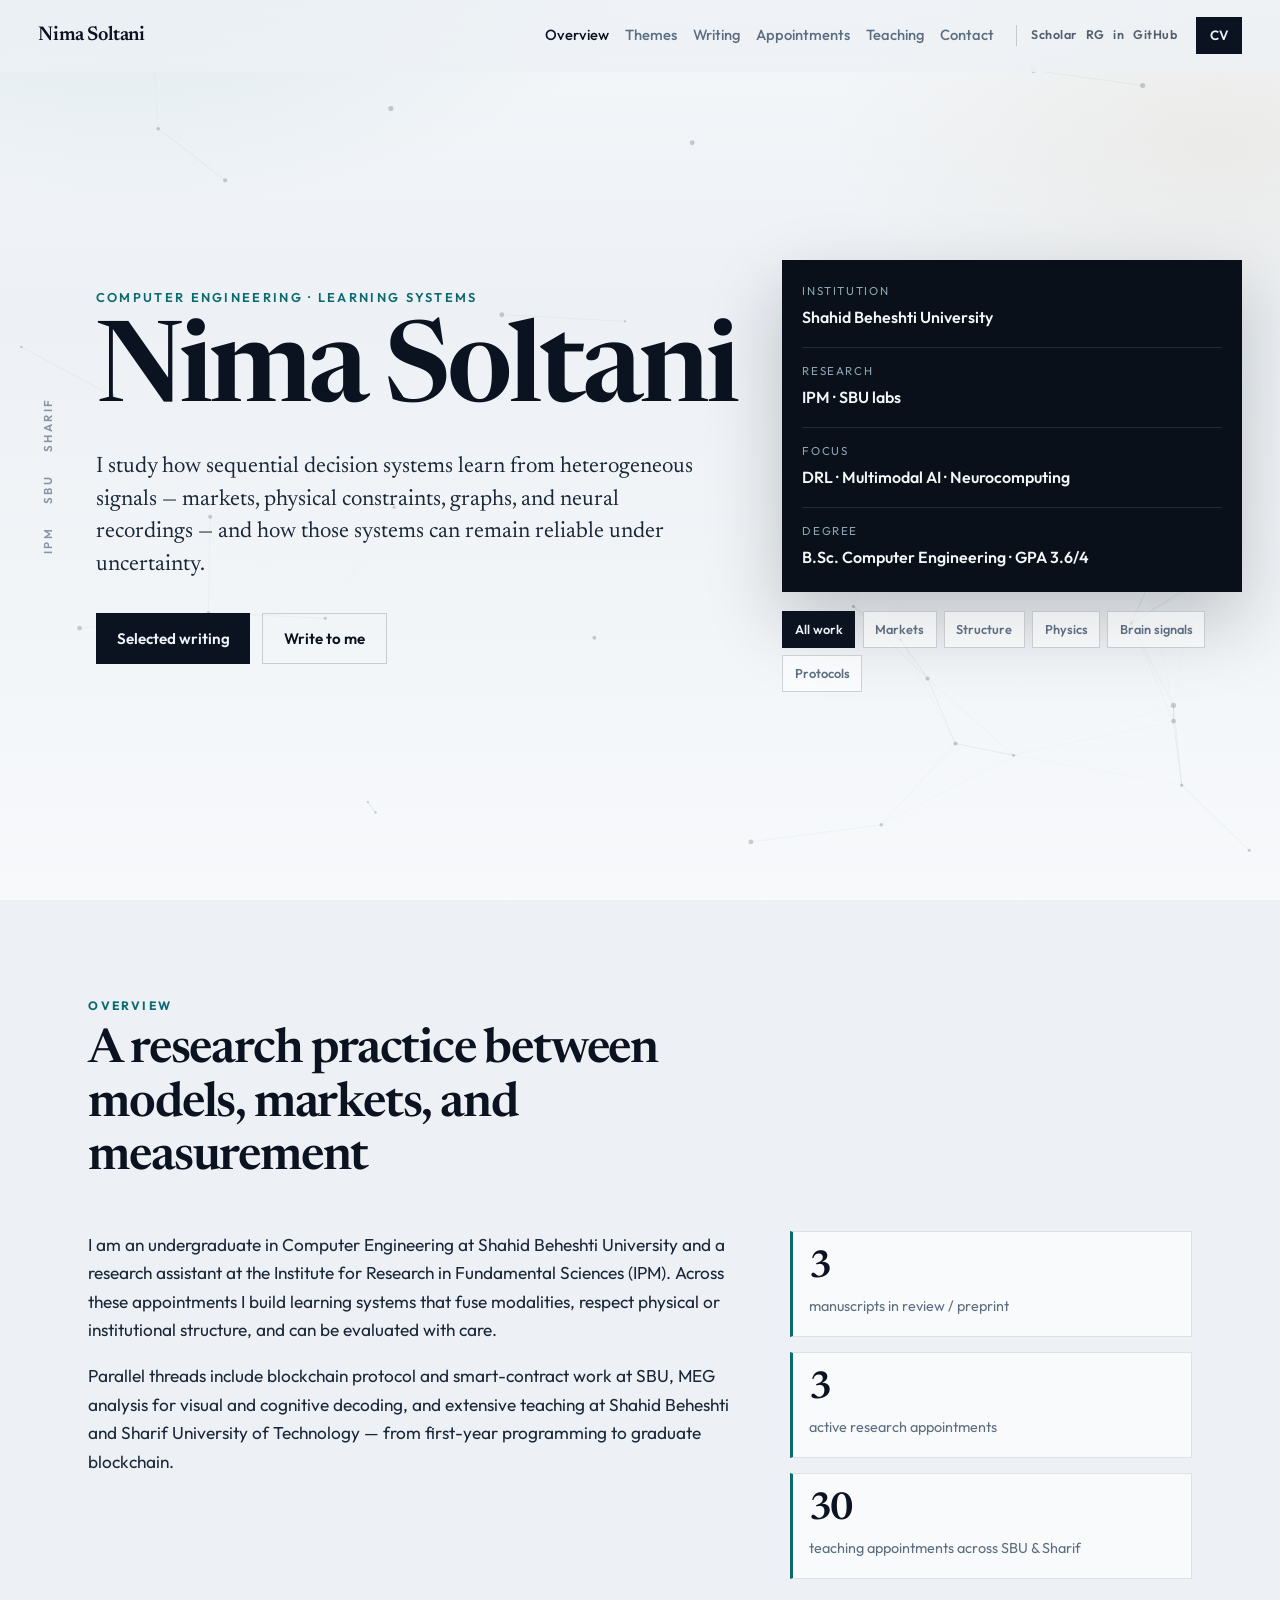
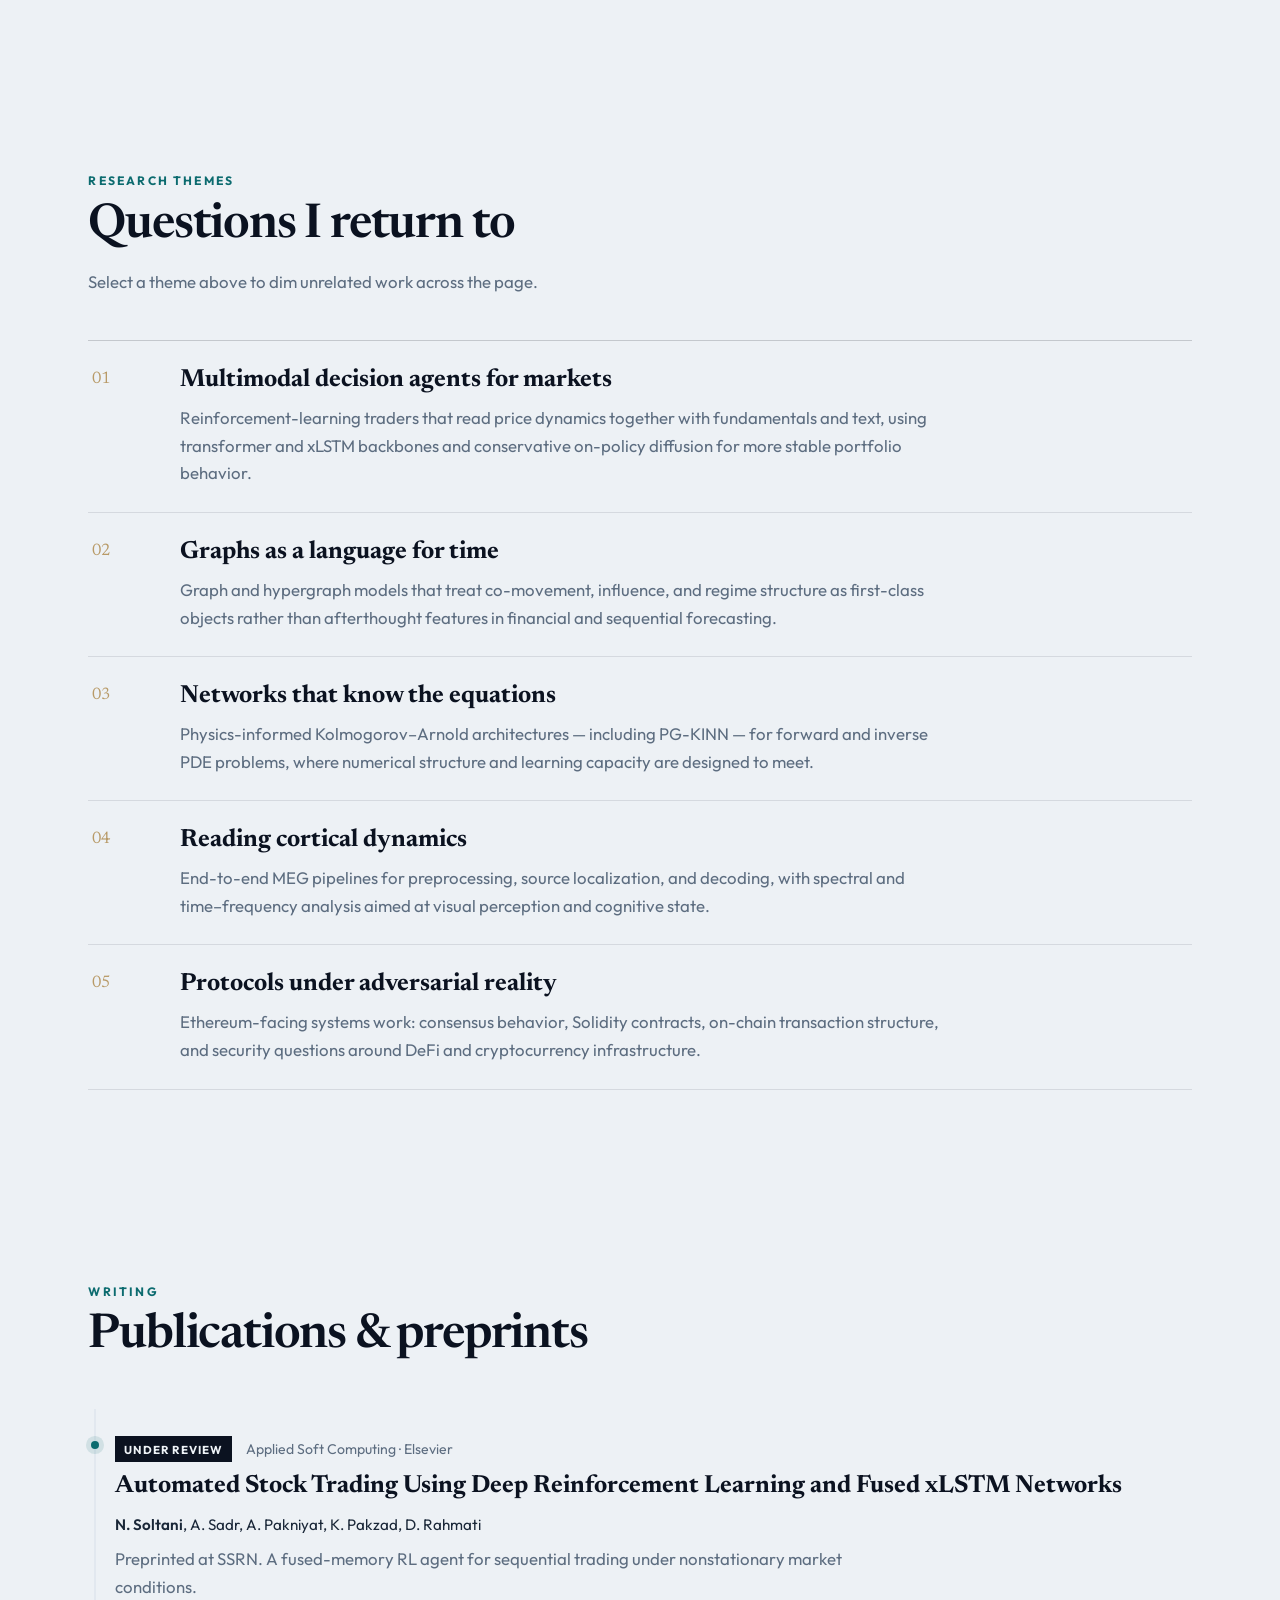
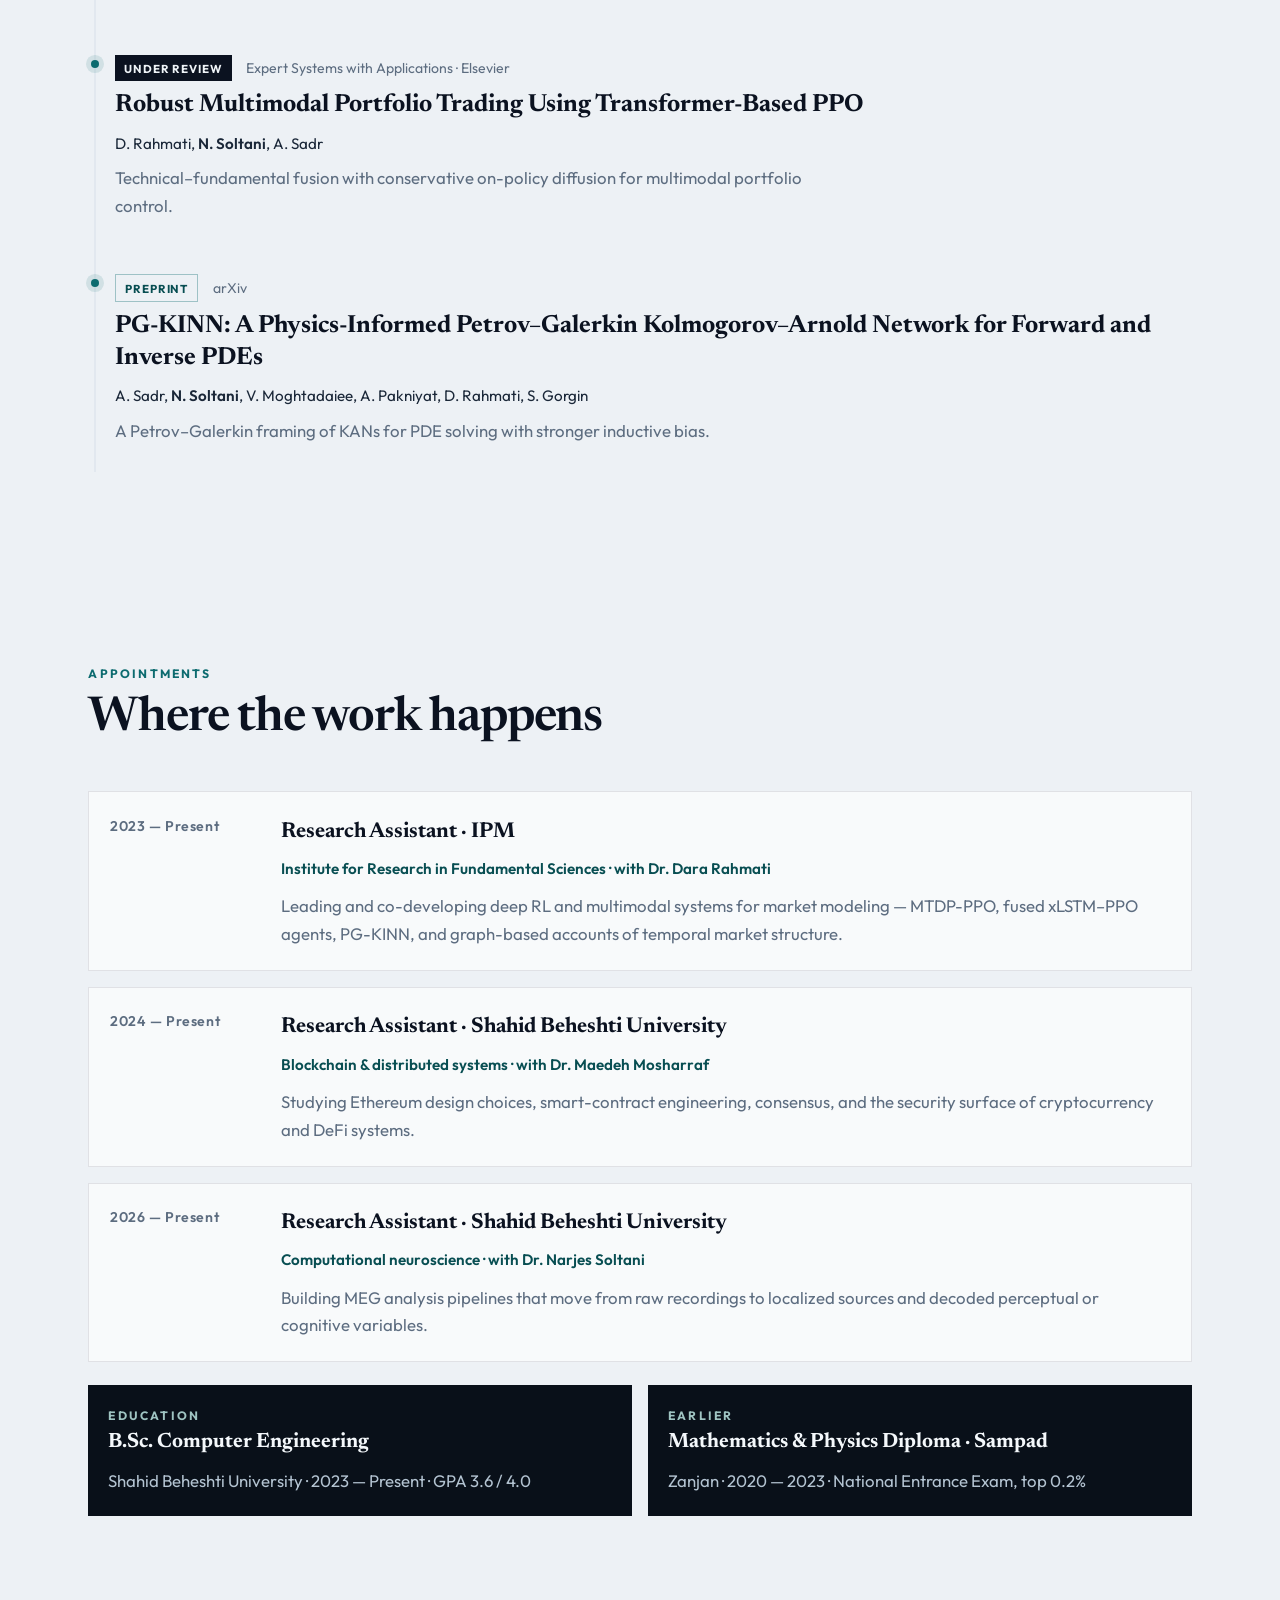
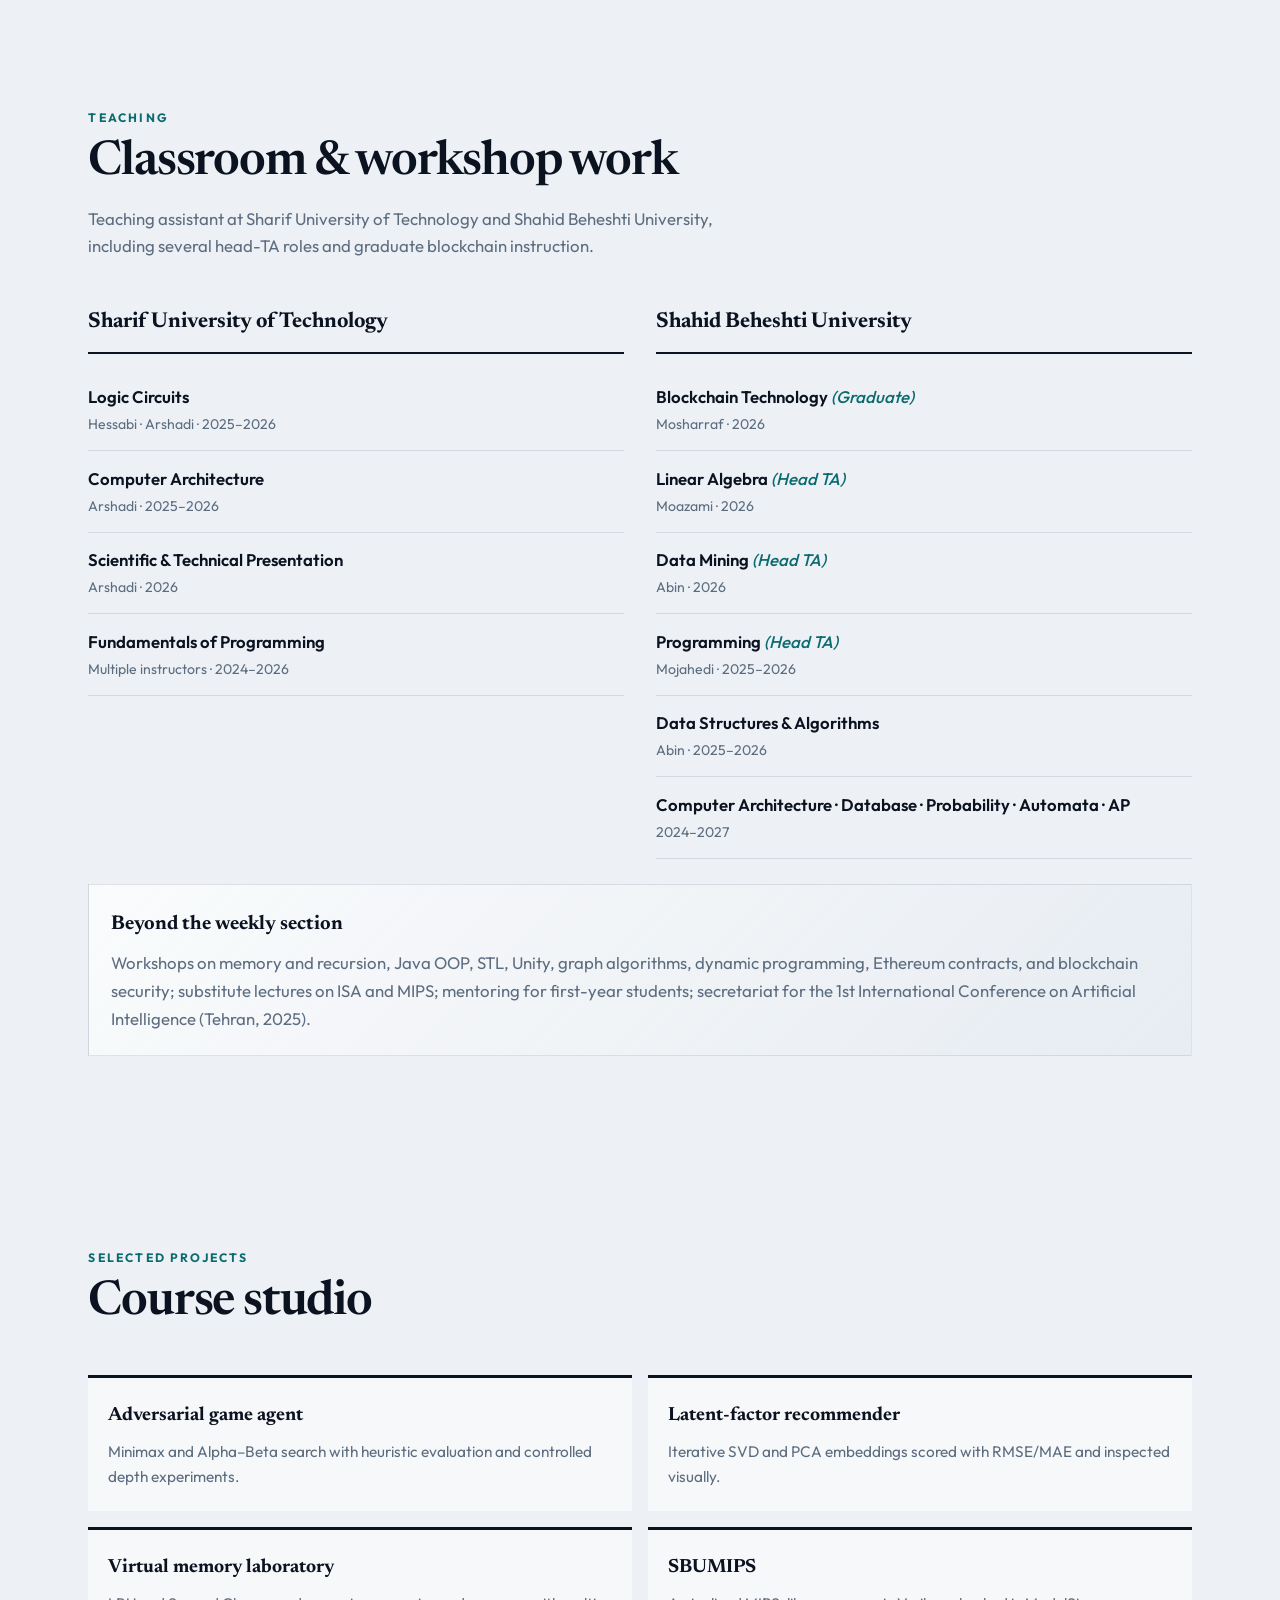
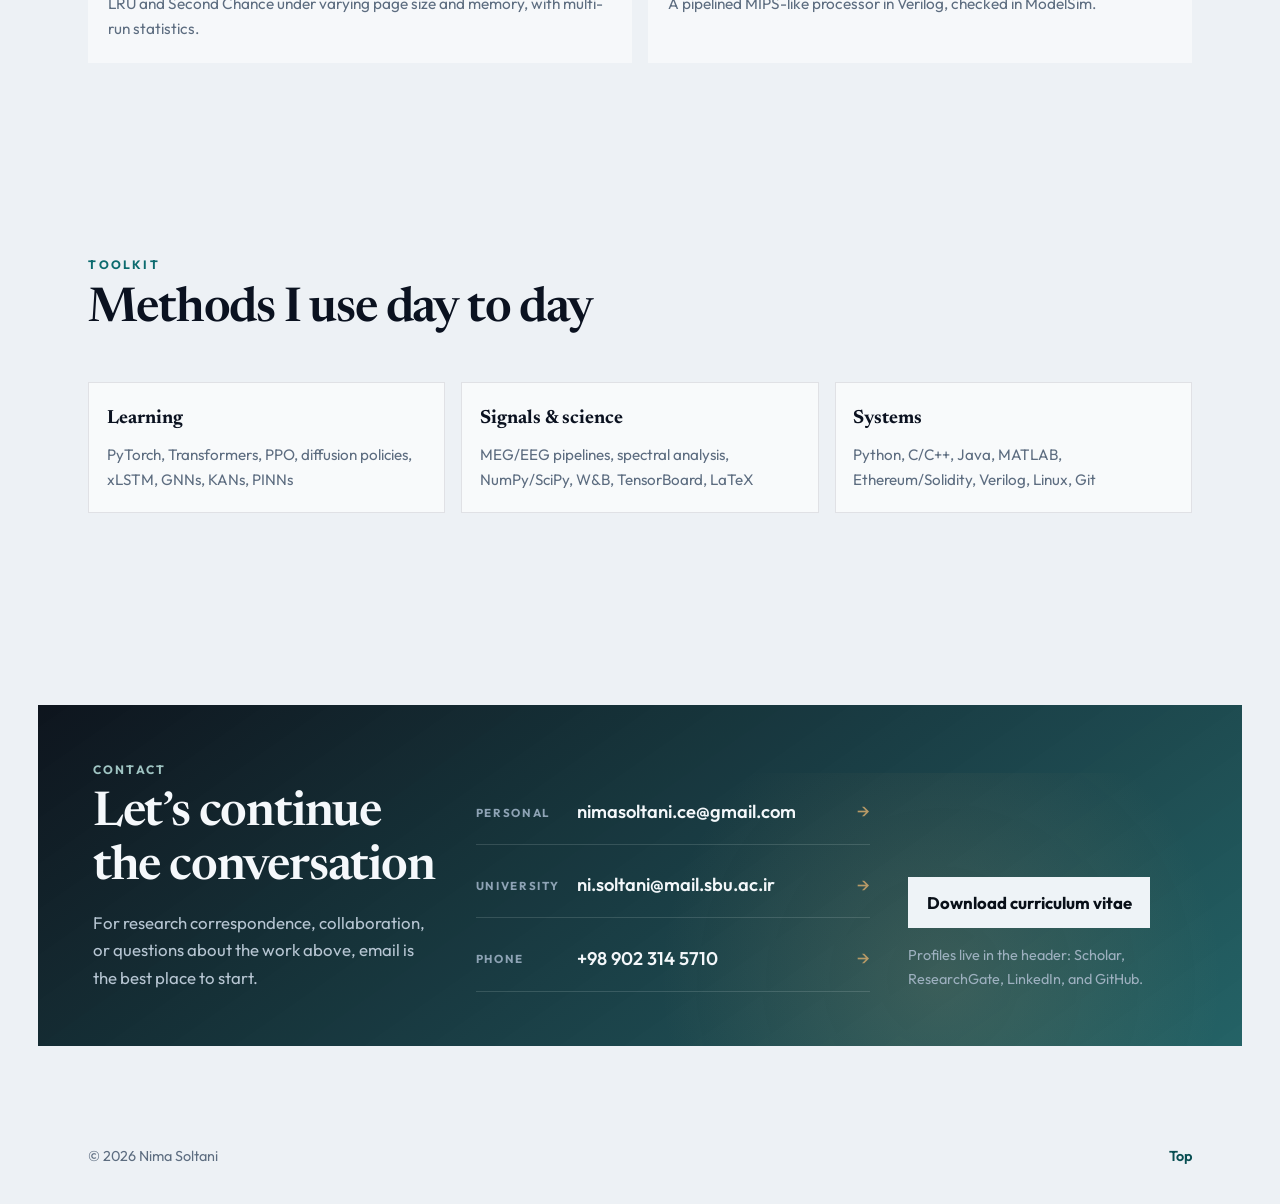
==== commit 8a89a0b7: "Redesign academic site: typographic hero, rewritten copy, refined contact Co-authored-by: Cursor <cu" ====
--- a/index.html
+++ b/index.html
@@ -3,399 +3,458 @@
 <head>
   <meta charset="UTF-8" />
   <meta name="viewport" content="width=device-width, initial-scale=1" />
-  <title>Nima Soltani — Computer Engineering · AI Research</title>
-  <meta name="description" content="Nima Soltani — Computer Engineering undergraduate at Shahid Beheshti University. Research in deep reinforcement learning, multimodal AI, and computational neuroscience at IPM and SBU." />
+  <title>Nima Soltani</title>
+  <meta name="description" content="Nima Soltani — computer engineering researcher working on reinforcement learning, multimodal systems, physics-informed networks, and neural signal analysis." />
   <meta name="author" content="Nima Soltani" />
-  <meta property="og:title" content="Nima Soltani — Academic Portfolio" />
-  <meta property="og:description" content="Research in deep reinforcement learning, multimodal AI, and computational neuroscience." />
+  <meta property="og:title" content="Nima Soltani" />
+  <meta property="og:description" content="Research across learning systems, structured time series, and computational neuroscience." />
   <meta property="og:type" content="website" />
   <meta property="og:url" content="https://nimasol42.github.io/" />
-  <meta property="og:image" content="https://nimasol42.github.io/assets/portrait.jpg" />
   <link rel="canonical" href="https://nimasol42.github.io/" />
-  <link rel="icon" href="data:image/svg+xml,%3Csvg xmlns='http://www.w3.org/2000/svg' viewBox='0 0 64 64'%3E%3Crect width='64' height='64' rx='10' fill='%230E1621'/%3E%3Ctext x='50%25' y='54%25' text-anchor='middle' font-family='Georgia,serif' font-size='30' fill='%23E8EDF2'%3ENS%3C/text%3E%3C/svg%3E" />
+  <link rel="icon" href="data:image/svg+xml,%3Csvg xmlns='http://www.w3.org/2000/svg' viewBox='0 0 64 64'%3E%3Crect width='64' height='64' fill='%23091019'/%3E%3Ctext x='50%25' y='55%25' text-anchor='middle' font-family='Georgia,serif' font-size='26' fill='%23E7EEF5'%3ENS%3C/text%3E%3C/svg%3E" />
   <link rel="preconnect" href="https://fonts.googleapis.com" />
   <link rel="preconnect" href="https://fonts.gstatic.com" crossorigin />
-  <link href="https://fonts.googleapis.com/css2?family=Public+Sans:ital,wght@0,300;0,400;0,500;0,600;0,700;1,400&family=Spectral:ital,wght@0,400;0,500;0,600;0,700;1,400;1,500&display=swap" rel="stylesheet" />
+  <link href="https://fonts.googleapis.com/css2?family=Newsreader:ital,opsz,wght@0,6..72,400;0,6..72,500;0,6..72,600;0,6..72,700;1,6..72,400;1,6..72,500&family=Outfit:wght@300;400;500;600;700&display=swap" rel="stylesheet" />
   <link rel="stylesheet" href="css/styles.css" />
 </head>
 <body>
   <div class="progress" id="progress" aria-hidden="true"></div>
-  <div class="grain" aria-hidden="true"></div>
+  <canvas class="field" id="field" aria-hidden="true"></canvas>
 
   <header class="site-header" id="top">
-    <a class="mark" href="#top" aria-label="Nima Soltani — home">
-      <span class="mark__initials">NS</span>
-      <span class="mark__name">Nima Soltani</span>
-    </a>
+    <a class="mark" href="#top">Nima Soltani</a>
+
     <button class="nav-toggle" id="navToggle" aria-expanded="false" aria-controls="siteNav" type="button">
-      <span class="nav-toggle__label">Menu</span>
-      <span class="nav-toggle__bars" aria-hidden="true"></span>
+      Menu
     </button>
+
     <nav class="site-nav" id="siteNav" aria-label="Primary">
-      <a href="#about">About</a>
-      <a href="#research">Research</a>
-      <a href="#publications">Publications</a>
-      <a href="#experience">Experience</a>
+      <a href="#overview">Overview</a>
+      <a href="#themes">Themes</a>
+      <a href="#writing">Writing</a>
+      <a href="#appointments">Appointments</a>
       <a href="#teaching">Teaching</a>
       <a href="#contact">Contact</a>
-      <a class="btn btn--compact" href="assets/CV-Nima-Soltani.pdf" download>CV</a>
+      <div class="nav-social" aria-label="Profiles">
+        <a href="https://scholar.google.com/citations?user=js3rIYIAAAAJ&amp;hl=en" target="_blank" rel="noopener" title="Google Scholar">Scholar</a>
+        <a href="https://www.researchgate.net/profile/Nima-Soltani-5" target="_blank" rel="noopener" title="ResearchGate">RG</a>
+        <a href="https://www.linkedin.com/in/nima-soltani-334496323/" target="_blank" rel="noopener" title="LinkedIn">in</a>
+        <a href="https://github.com/Nimasol42" target="_blank" rel="noopener" title="GitHub">GitHub</a>
+      </div>
+      <a class="cv-link" href="assets/CV-Nima-Soltani.pdf" download>CV</a>
     </nav>
   </header>
 
   <main>
     <section class="hero" aria-labelledby="hero-name">
-      <div class="hero__copy">
-        <p class="hero__kicker reveal" data-reveal>Computer Engineering · AI Research</p>
-        <h1 id="hero-name" class="hero__name reveal" data-reveal>
-          <span>Nima</span>
-          <span>Soltani</span>
-        </h1>
-        <p class="hero__lede reveal" data-reveal>
-          Undergraduate researcher at Shahid Beheshti University and IPM, working across
-          deep reinforcement learning, multimodal systems, and computational neuroscience.
+      <div class="hero__rail" aria-hidden="true">
+        <span>IPM</span>
+        <span>SBU</span>
+        <span>Sharif</span>
+      </div>
+
+      <div class="hero__body">
+        <p class="hero__eyebrow reveal" data-reveal>Computer Engineering · Learning Systems</p>
+        <h1 id="hero-name" class="hero__name reveal" data-reveal>Nima Soltani</h1>
+        <p class="hero__statement reveal" data-reveal>
+          I study how sequential decision systems learn from heterogeneous signals —
+          markets, physical constraints, graphs, and neural recordings — and how those
+          systems can remain reliable under uncertainty.
         </p>
-        <div class="hero__actions reveal" data-reveal>
-          <a class="btn btn--primary" href="assets/CV-Nima-Soltani.pdf" download>Download CV</a>
-          <a class="btn btn--ghost" href="#publications">View publications</a>
-        </div>
-        <ul class="hero__meta reveal" data-reveal>
-          <li>B.Sc. Computer Engineering, SBU</li>
-          <li>GPA 3.6 / 4.0</li>
-          <li>Seeking graduate research opportunities</li>
-        </ul>
-      </div>
-      <div class="hero__visual reveal" data-reveal>
-        <figure class="portrait">
-          <img src="assets/portrait.jpg" alt="Portrait of Nima Soltani" width="720" height="900" fetchpriority="high" />
-          <figcaption>
-            <span>Research Assistant</span>
-            <span>IPM · Shahid Beheshti University</span>
-          </figcaption>
-        </figure>
-        <div class="hero__orbit" aria-hidden="true">
-          <span>DRL</span>
-          <span>Multimodal AI</span>
-          <span>Neurocomputing</span>
-        </div>
-      </div>
-    </section>
-
-    <section class="section about" id="about" aria-labelledby="about-title">
-      <div class="section__head">
-        <p class="eyebrow">Profile</p>
-        <h2 id="about-title">About</h2>
-      </div>
-      <div class="about__grid">
-        <div class="about__prose reveal" data-reveal>
+
+        <div class="hero__cta reveal" data-reveal>
+          <a class="btn btn--solid" href="#writing">Selected writing</a>
+          <a class="btn btn--line" href="#contact">Write to me</a>
+        </div>
+      </div>
+
+      <aside class="hero__panel reveal" data-reveal aria-label="At a glance">
+        <div class="glance">
+          <div class="glance__item">
+            <span>Institution</span>
+            <strong>Shahid Beheshti University</strong>
+          </div>
+          <div class="glance__item">
+            <span>Research</span>
+            <strong>IPM · SBU labs</strong>
+          </div>
+          <div class="glance__item">
+            <span>Focus</span>
+            <strong>DRL · Multimodal AI · Neurocomputing</strong>
+          </div>
+          <div class="glance__item">
+            <span>Degree</span>
+            <strong>B.Sc. Computer Engineering · GPA 3.6/4</strong>
+          </div>
+        </div>
+        <div class="theme-switch" role="tablist" aria-label="Explore themes">
+          <button type="button" class="theme-pill is-active" data-topic="all" role="tab" aria-selected="true">All work</button>
+          <button type="button" class="theme-pill" data-topic="markets" role="tab">Markets</button>
+          <button type="button" class="theme-pill" data-topic="structure" role="tab">Structure</button>
+          <button type="button" class="theme-pill" data-topic="physics" role="tab">Physics</button>
+          <button type="button" class="theme-pill" data-topic="brain" role="tab">Brain signals</button>
+          <button type="button" class="theme-pill" data-topic="chain" role="tab">Protocols</button>
+        </div>
+      </aside>
+    </section>
+
+    <section class="section" id="overview">
+      <div class="section__intro">
+        <p class="kicker">Overview</p>
+        <h2>A research practice between models, markets, and measurement</h2>
+      </div>
+      <div class="overview-grid">
+        <div class="overview-copy reveal" data-reveal>
           <p>
-            I am a Computer Engineering undergraduate at
-            <strong>Shahid Beheshti University</strong>, conducting research at the
-            <strong>Institute for Research in Fundamental Sciences (IPM)</strong> and SBU.
-            My work spans deep reinforcement learning for financial decision-making,
-            physics-informed neural networks, graph-based time-series modeling,
-            blockchain systems, and MEG-based neural signal processing.
+            I am an undergraduate in Computer Engineering at Shahid Beheshti University
+            and a research assistant at the Institute for Research in Fundamental Sciences (IPM).
+            Across these appointments I build learning systems that fuse modalities,
+            respect physical or institutional structure, and can be evaluated with care.
           </p>
           <p>
-            I also serve as a Teaching Assistant at SBU and
-            <strong>Sharif University of Technology</strong>, mentoring students across
-            programming, architecture, algorithms, and blockchain.
+            Parallel threads include blockchain protocol and smart-contract work at SBU,
+            MEG analysis for visual and cognitive decoding, and extensive teaching at
+            Shahid Beheshti and Sharif University of Technology — from first-year programming
+            to graduate blockchain.
           </p>
         </div>
-        <aside class="about__panel reveal" data-reveal>
-          <h3>Focus areas</h3>
-          <ul class="chip-list" id="interestList" role="list">
-            <li><button type="button" class="chip is-active" data-topic="all">All</button></li>
-            <li><button type="button" class="chip" data-topic="gnn">Graph &amp; Hypergraph NNs</button></li>
-            <li><button type="button" class="chip" data-topic="multimodal">Multimodal Transformers</button></li>
-            <li><button type="button" class="chip" data-topic="finance">Financial Time-Series</button></li>
-            <li><button type="button" class="chip" data-topic="neuro">Neurocomputing</button></li>
-            <li><button type="button" class="chip" data-topic="vision">Computer Vision</button></li>
-            <li><button type="button" class="chip" data-topic="systems">Networks &amp; Distributed Systems</button></li>
-          </ul>
-          <div class="about__links">
-            <a href="https://scholar.google.com/citations?user=js3rIYIAAAAJ&amp;hl=en" target="_blank" rel="noopener">Google Scholar</a>
-            <a href="https://www.researchgate.net/profile/Nima-Soltani-5" target="_blank" rel="noopener">ResearchGate</a>
-            <a href="https://www.linkedin.com/in/nima-soltani-334496323/" target="_blank" rel="noopener">LinkedIn</a>
-            <a href="https://github.com/Nimasol42" target="_blank" rel="noopener">GitHub</a>
-          </div>
-        </aside>
-      </div>
-    </section>
-
-    <section class="section research" id="research" aria-labelledby="research-title">
-      <div class="section__head">
-        <p class="eyebrow">Inquiry</p>
-        <h2 id="research-title">Research</h2>
-        <p class="section__lede">Current lines of work across learning systems, markets, neural signals, and decentralized infrastructure.</p>
-      </div>
-      <div class="research-grid">
-        <article class="research-item reveal" data-reveal data-topics="finance multimodal">
-          <span class="research-item__index">01</span>
-          <h3>Multimodal Trading Agents</h3>
-          <p>Deep RL agents that fuse technical, fundamental, and textual market signals through transformer and xLSTM architectures with conservative on-policy diffusion policies.</p>
-        </article>
-        <article class="research-item reveal" data-reveal data-topics="gnn finance">
-          <span class="research-item__index">02</span>
-          <h3>Graph Time-Series Modeling</h3>
-          <p>Graph and hypergraph neural networks for structured market dynamics, relational forecasting, and interpretable temporal dependencies.</p>
-        </article>
-        <article class="research-item reveal" data-reveal data-topics="multimodal">
-          <span class="research-item__index">03</span>
-          <h3>Physics-Informed Networks</h3>
-          <p>PG-KINN: Petrov–Galerkin Kolmogorov–Arnold networks for forward and inverse PDE solving with stronger inductive bias and numerical structure.</p>
-        </article>
-        <article class="research-item reveal" data-reveal data-topics="neuro">
-          <span class="research-item__index">04</span>
-          <h3>MEG Neural Decoding</h3>
-          <p>Computational pipelines for magnetoencephalography preprocessing, source localization, and decoding of visual and cognitive neural patterns.</p>
-        </article>
-        <article class="research-item reveal" data-reveal data-topics="systems">
-          <span class="research-item__index">05</span>
-          <h3>Blockchain Systems</h3>
-          <p>Ethereum protocol design, smart-contract development, consensus behavior, and security analysis of cryptocurrency and DeFi infrastructures.</p>
-        </article>
-      </div>
-    </section>
-
-    <section class="section publications" id="publications" aria-labelledby="pubs-title">
-      <div class="section__head">
-        <p class="eyebrow">Scholarship</p>
-        <h2 id="pubs-title">Publications</h2>
-      </div>
-      <ol class="pub-list">
-        <li class="pub reveal" data-reveal data-topics="finance multimodal">
-          <div class="pub__status">Under Review · Applied Soft Computing</div>
-          <h3 class="pub__title">Automated Stock Trading Using Deep Reinforcement Learning and Fused xLSTM Networks</h3>
-          <p class="pub__authors"><strong>N. Soltani</strong>, A. Sadr, A. Pakniyat, K. Pakzad, and D. Rahmati</p>
-          <p class="pub__venue">Elsevier · Preprinted at SSRN</p>
+        <div class="stat-rail reveal" data-reveal>
+          <div class="stat">
+            <strong data-count="3">0</strong>
+            <span>manuscripts in review / preprint</span>
+          </div>
+          <div class="stat">
+            <strong data-count="3">0</strong>
+            <span>active research appointments</span>
+          </div>
+          <div class="stat">
+            <strong data-count="30">0</strong>
+            <span>teaching appointments across SBU &amp; Sharif</span>
+          </div>
+        </div>
+      </div>
+    </section>
+
+    <section class="section" id="themes">
+      <div class="section__intro">
+        <p class="kicker">Research themes</p>
+        <h2>Questions I return to</h2>
+        <p class="lede">Select a theme above to dim unrelated work across the page.</p>
+      </div>
+
+      <div class="theme-list">
+        <article class="theme reveal" data-reveal data-topics="markets">
+          <span class="theme__no">01</span>
+          <div>
+            <h3>Multimodal decision agents for markets</h3>
+            <p>
+              Reinforcement-learning traders that read price dynamics together with
+              fundamentals and text, using transformer and xLSTM backbones and
+              conservative on-policy diffusion for more stable portfolio behavior.
+            </p>
+          </div>
+        </article>
+        <article class="theme reveal" data-reveal data-topics="structure markets">
+          <span class="theme__no">02</span>
+          <div>
+            <h3>Graphs as a language for time</h3>
+            <p>
+              Graph and hypergraph models that treat co-movement, influence, and
+              regime structure as first-class objects rather than afterthought features
+              in financial and sequential forecasting.
+            </p>
+          </div>
+        </article>
+        <article class="theme reveal" data-reveal data-topics="physics">
+          <span class="theme__no">03</span>
+          <div>
+            <h3>Networks that know the equations</h3>
+            <p>
+              Physics-informed Kolmogorov–Arnold architectures — including PG-KINN —
+              for forward and inverse PDE problems, where numerical structure and
+              learning capacity are designed to meet.
+            </p>
+          </div>
+        </article>
+        <article class="theme reveal" data-reveal data-topics="brain">
+          <span class="theme__no">04</span>
+          <div>
+            <h3>Reading cortical dynamics</h3>
+            <p>
+              End-to-end MEG pipelines for preprocessing, source localization, and
+              decoding, with spectral and time–frequency analysis aimed at visual
+              perception and cognitive state.
+            </p>
+          </div>
+        </article>
+        <article class="theme reveal" data-reveal data-topics="chain">
+          <span class="theme__no">05</span>
+          <div>
+            <h3>Protocols under adversarial reality</h3>
+            <p>
+              Ethereum-facing systems work: consensus behavior, Solidity contracts,
+              on-chain transaction structure, and security questions around DeFi
+              and cryptocurrency infrastructure.
+            </p>
+          </div>
+        </article>
+      </div>
+    </section>
+
+    <section class="section" id="writing">
+      <div class="section__intro">
+        <p class="kicker">Writing</p>
+        <h2>Publications &amp; preprints</h2>
+      </div>
+
+      <ol class="writing-list">
+        <li class="writing reveal" data-reveal data-topics="markets">
+          <div class="writing__meta">
+            <span class="badge">Under review</span>
+            <span>Applied Soft Computing · Elsevier</span>
+          </div>
+          <h3>Automated Stock Trading Using Deep Reinforcement Learning and Fused xLSTM Networks</h3>
+          <p class="writing__by"><b>N. Soltani</b>, A. Sadr, A. Pakniyat, K. Pakzad, D. Rahmati</p>
+          <p class="writing__note">Preprinted at SSRN. A fused-memory RL agent for sequential trading under nonstationary market conditions.</p>
         </li>
-        <li class="pub reveal" data-reveal data-topics="finance multimodal">
-          <div class="pub__status">Under Review · Expert Systems with Applications</div>
-          <h3 class="pub__title">Robust Multimodal Portfolio Trading Using Transformer-Based PPO: Technical-Fundamental Fusion with Conservative On-Policy Diffusion</h3>
-          <p class="pub__authors">D. Rahmati, <strong>N. Soltani</strong>, and A. Sadr</p>
-          <p class="pub__venue">Elsevier</p>
+        <li class="writing reveal" data-reveal data-topics="markets">
+          <div class="writing__meta">
+            <span class="badge">Under review</span>
+            <span>Expert Systems with Applications · Elsevier</span>
+          </div>
+          <h3>Robust Multimodal Portfolio Trading Using Transformer-Based PPO</h3>
+          <p class="writing__by">D. Rahmati, <b>N. Soltani</b>, A. Sadr</p>
+          <p class="writing__note">Technical–fundamental fusion with conservative on-policy diffusion for multimodal portfolio control.</p>
         </li>
-        <li class="pub reveal" data-reveal data-topics="multimodal">
-          <div class="pub__status">Preprint · arXiv</div>
-          <h3 class="pub__title">PG-KINN: A Physics-Informed Petrov-Galerkin Kolmogorov-Arnold Network for Solving Forward and Inverse PDEs</h3>
-          <p class="pub__authors">A. Sadr, <strong>N. Soltani</strong>, V. Moghtadaiee, A. Pakniyat, D. Rahmati, and S. Gorgin</p>
-          <p class="pub__venue">arXiv preprint</p>
+        <li class="writing reveal" data-reveal data-topics="physics">
+          <div class="writing__meta">
+            <span class="badge badge--soft">Preprint</span>
+            <span>arXiv</span>
+          </div>
+          <h3>PG-KINN: A Physics-Informed Petrov–Galerkin Kolmogorov–Arnold Network for Forward and Inverse PDEs</h3>
+          <p class="writing__by">A. Sadr, <b>N. Soltani</b>, V. Moghtadaiee, A. Pakniyat, D. Rahmati, S. Gorgin</p>
+          <p class="writing__note">A Petrov–Galerkin framing of KANs for PDE solving with stronger inductive bias.</p>
         </li>
       </ol>
     </section>
 
-    <section class="section experience" id="experience" aria-labelledby="exp-title">
-      <div class="section__head">
-        <p class="eyebrow">Appointments</p>
-        <h2 id="exp-title">Research Experience</h2>
-      </div>
-      <div class="timeline">
-        <article class="timeline__item reveal" data-reveal data-topics="finance multimodal gnn">
-          <div class="timeline__when">2023 — Present</div>
-          <div class="timeline__body">
-            <h3>Research Assistant — IPM</h3>
-            <p class="timeline__org">Institute for Research in Fundamental Sciences · Dr. Dara Rahmati</p>
-            <p>Developing deep RL and multimodal AI systems for financial modeling and automated trading, including MTDP-PPO, fused xLSTM–PPO agents, PG-KINN, and graph/hypergraph models of market dynamics.</p>
-          </div>
-        </article>
-        <article class="timeline__item reveal" data-reveal data-topics="systems">
-          <div class="timeline__when">2024 — Present</div>
-          <div class="timeline__body">
-            <h3>Research Assistant — Shahid Beheshti University</h3>
-            <p class="timeline__org">Blockchain &amp; Distributed Systems · Dr. Maedeh Mosharraf</p>
-            <p>Investigating Ethereum protocol design, Solidity smart contracts, consensus mechanisms, on-chain transaction modeling, and DeFi security analysis.</p>
-          </div>
-        </article>
-        <article class="timeline__item reveal" data-reveal data-topics="neuro">
-          <div class="timeline__when">2026 — Present</div>
-          <div class="timeline__body">
-            <h3>Research Assistant — Shahid Beheshti University</h3>
-            <p class="timeline__org">Computational Neuroscience · Dr. Narjes Soltani</p>
-            <p>Building MEG preprocessing, source localization, and neural decoding pipelines with machine learning and spectral/time-frequency analysis for visual perception and cognition.</p>
-          </div>
-        </article>
-      </div>
-    </section>
-
-    <section class="section education" id="education" aria-labelledby="edu-title">
-      <div class="section__head">
-        <p class="eyebrow">Formation</p>
-        <h2 id="edu-title">Education</h2>
-      </div>
-      <div class="edu-grid">
-        <article class="edu-card reveal" data-reveal>
-          <div class="edu-card__years">2023 — Present</div>
+    <section class="section" id="appointments">
+      <div class="section__intro">
+        <p class="kicker">Appointments</p>
+        <h2>Where the work happens</h2>
+      </div>
+
+      <div class="appointments">
+        <article class="appointment reveal" data-reveal data-topics="markets structure physics">
+          <time>2023 — Present</time>
+          <div>
+            <h3>Research Assistant · IPM</h3>
+            <p class="appointment__place">Institute for Research in Fundamental Sciences · with Dr. Dara Rahmati</p>
+            <p>
+              Leading and co-developing deep RL and multimodal systems for market modeling —
+              MTDP-PPO, fused xLSTM–PPO agents, PG-KINN, and graph-based accounts of
+              temporal market structure.
+            </p>
+          </div>
+        </article>
+        <article class="appointment reveal" data-reveal data-topics="chain">
+          <time>2024 — Present</time>
+          <div>
+            <h3>Research Assistant · Shahid Beheshti University</h3>
+            <p class="appointment__place">Blockchain &amp; distributed systems · with Dr. Maedeh Mosharraf</p>
+            <p>
+              Studying Ethereum design choices, smart-contract engineering, consensus,
+              and the security surface of cryptocurrency and DeFi systems.
+            </p>
+          </div>
+        </article>
+        <article class="appointment reveal" data-reveal data-topics="brain">
+          <time>2026 — Present</time>
+          <div>
+            <h3>Research Assistant · Shahid Beheshti University</h3>
+            <p class="appointment__place">Computational neuroscience · with Dr. Narjes Soltani</p>
+            <p>
+              Building MEG analysis pipelines that move from raw recordings to localized
+              sources and decoded perceptual or cognitive variables.
+            </p>
+          </div>
+        </article>
+      </div>
+
+      <div class="education reveal" data-reveal>
+        <div>
+          <p class="kicker">Education</p>
           <h3>B.Sc. Computer Engineering</h3>
-          <p>Shahid Beheshti University, Tehran</p>
-          <p class="edu-card__meta">GPA 3.6 / 4.0</p>
-        </article>
-        <article class="edu-card reveal" data-reveal>
-          <div class="edu-card__years">2020 — 2023</div>
-          <h3>Diploma · Mathematics &amp; Physics</h3>
-          <p>National Organization for Development of Exceptional Talents (Sampad), Zanjan</p>
-          <p class="edu-card__meta">GPA 18.88 / 20 · Top 0.2% National University Entrance Exam</p>
-        </article>
-      </div>
-    </section>
-
-    <section class="section teaching" id="teaching" aria-labelledby="teach-title">
-      <div class="section__head">
-        <p class="eyebrow">Instruction</p>
-        <h2 id="teach-title">Teaching</h2>
-        <p class="section__lede">Academic Teaching Assistant at Sharif University of Technology and Shahid Beheshti University.</p>
-      </div>
-
-      <div class="teach-columns">
-        <div class="teach-block reveal" data-reveal>
+          <p>Shahid Beheshti University · 2023 — Present · GPA 3.6 / 4.0</p>
+        </div>
+        <div>
+          <p class="kicker">Earlier</p>
+          <h3>Mathematics &amp; Physics Diploma · Sampad</h3>
+          <p>Zanjan · 2020 — 2023 · National Entrance Exam, top 0.2%</p>
+        </div>
+      </div>
+    </section>
+
+    <section class="section" id="teaching">
+      <div class="section__intro">
+        <p class="kicker">Teaching</p>
+        <h2>Classroom &amp; workshop work</h2>
+        <p class="lede">
+          Teaching assistant at Sharif University of Technology and Shahid Beheshti University,
+          including several head-TA roles and graduate blockchain instruction.
+        </p>
+      </div>
+
+      <div class="teach-board">
+        <div class="teach-col reveal" data-reveal>
           <h3>Sharif University of Technology</h3>
-          <ul class="teach-list">
-            <li><span>Logic Circuits</span><span>Dr. Shahin Hessabi · Feb–Jul 2026</span></li>
-            <li><span>Logic Circuits</span><span>Dr. Laleh Arshadi · Feb–Jul 2026</span></li>
-            <li><span>Scientific &amp; Technical Presentation</span><span>Dr. Laleh Arshadi · Feb–Jul 2026</span></li>
-            <li><span>Computer Architecture</span><span>Dr. Laleh Arshadi · Sep 2025–Feb 2026</span></li>
-            <li><span>Logic Circuits</span><span>Dr. Laleh Arshadi · Sep 2025–Feb 2026</span></li>
-            <li><span>Fundamentals of Programming</span><span>Mr. Mohammad Nazari · Sep 2025–Feb 2026</span></li>
-            <li><span>Computer Architecture</span><span>Dr. Laleh Arshadi · Jan–Jun 2025</span></li>
-            <li><span>Fundamentals of Programming</span><span>Multiple instructors · 2024–2025</span></li>
+          <ul>
+            <li>
+              <span>Logic Circuits</span>
+              <em>Hessabi · Arshadi · 2025–2026</em>
+            </li>
+            <li>
+              <span>Computer Architecture</span>
+              <em>Arshadi · 2025–2026</em>
+            </li>
+            <li>
+              <span>Scientific &amp; Technical Presentation</span>
+              <em>Arshadi · 2026</em>
+            </li>
+            <li>
+              <span>Fundamentals of Programming</span>
+              <em>Multiple instructors · 2024–2026</em>
+            </li>
           </ul>
         </div>
-        <div class="teach-block reveal" data-reveal>
+        <div class="teach-col reveal" data-reveal>
           <h3>Shahid Beheshti University</h3>
-          <ul class="teach-list">
-            <li><span>Blockchain Technology <em>(Graduate)</em></span><span>Dr. Maedeh Mosharraf · 2026</span></li>
-            <li><span>Linear Algebra <em>(Head TA)</em></span><span>Dr. Farokhlagha Moazami · 2026</span></li>
-            <li><span>Fundamentals of Data Mining <em>(Head TA)</em></span><span>Dr. Ahmad-Ali Abin · 2026</span></li>
-            <li><span>Fundamentals of Programming <em>(Head TA)</em></span><span>Dr. Mahdi Mojahedi · 2025–2026</span></li>
-            <li><span>Data Structures &amp; Algorithms</span><span>Dr. Ahmad-Ali Abin · 2025–2026</span></li>
-            <li><span>Computer Architecture</span><span>Dr. Dara Rahmati · 2025–2026</span></li>
-            <li><span>Database</span><span>Dr. Hassan Haghighi · 2026–2027</span></li>
-            <li><span>Engineering Probability &amp; Statistics</span><span>Dr. Narjes Soltani · 2026–2027</span></li>
-            <li><span>Advanced Programming</span><span>Multiple instructors · 2025–2026</span></li>
-            <li><span>Formal Languages &amp; Automata</span><span>Dr. Ramak Ghavami Zadeh · 2025</span></li>
+          <ul>
+            <li>
+              <span>Blockchain Technology <i>(Graduate)</i></span>
+              <em>Mosharraf · 2026</em>
+            </li>
+            <li>
+              <span>Linear Algebra <i>(Head TA)</i></span>
+              <em>Moazami · 2026</em>
+            </li>
+            <li>
+              <span>Data Mining <i>(Head TA)</i></span>
+              <em>Abin · 2026</em>
+            </li>
+            <li>
+              <span>Programming <i>(Head TA)</i></span>
+              <em>Mojahedi · 2025–2026</em>
+            </li>
+            <li>
+              <span>Data Structures &amp; Algorithms</span>
+              <em>Abin · 2025–2026</em>
+            </li>
+            <li>
+              <span>Computer Architecture · Database · Probability · Automata · AP</span>
+              <em>2024–2027</em>
+            </li>
           </ul>
         </div>
       </div>
 
-      <div class="volunteering reveal" data-reveal>
-        <h3>Selected workshops &amp; mentoring</h3>
-        <ul>
-          <li>Pointers, dynamic memory, recursion, OOP, STL, Unity game development, graph algorithms, dynamic programming, Ethereum smart contracts, and blockchain security workshops.</li>
-          <li>Substitute lectures on Instruction Set Architecture and MIPS assembly.</li>
-          <li>Volunteer mentor for first-year programming and algorithmic problem-solving.</li>
-          <li>Secretariat Member, 1st International Conference on Artificial Intelligence, Tehran (Feb 2025).</li>
-        </ul>
-      </div>
-    </section>
-
-    <section class="section projects" id="projects" aria-labelledby="proj-title">
-      <div class="section__head">
-        <p class="eyebrow">Selected work</p>
-        <h2 id="proj-title">Course Projects</h2>
-      </div>
-      <div class="project-grid">
-        <article class="project reveal" data-reveal>
-          <h3>Intelligent Game-Playing Agent</h3>
-          <p>Adversarial search with Minimax and Alpha–Beta pruning, heuristic evaluation, and experimental performance–optimality analysis.</p>
-        </article>
-        <article class="project reveal" data-reveal>
-          <h3>Recommender System via SVD</h3>
-          <p>Iterative SVD and PCA latent-factor modeling with RMSE/MAE evaluation and embedding visualization.</p>
-        </article>
-        <article class="project reveal" data-reveal>
-          <h3>Virtual Memory Simulator</h3>
-          <p>Page-replacement policy evaluation (LRU, Second Chance) with multi-run statistical analysis of fault rates.</p>
-        </article>
-        <article class="project reveal" data-reveal>
-          <h3>SBUMIPS Processor</h3>
-          <p>MIPS-like processor design in Verilog with pipeline execution validated in ModelSim.</p>
-        </article>
-      </div>
-    </section>
-
-    <section class="section skills" id="skills" aria-labelledby="skills-title">
-      <div class="section__head">
-        <p class="eyebrow">Toolkit</p>
-        <h2 id="skills-title">Technical Skills</h2>
-      </div>
-      <dl class="skill-grid">
-        <div class="skill reveal" data-reveal>
-          <dt>Languages</dt>
-          <dd>Python, C, C++, C#, Java, MATLAB, R</dd>
-        </div>
-        <div class="skill reveal" data-reveal>
-          <dt>Deep Learning</dt>
-          <dd>PyTorch, Hugging Face, Scikit-learn, OpenCV</dd>
-        </div>
-        <div class="skill reveal" data-reveal>
-          <dt>ML &amp; AI</dt>
-          <dd>PPO, Diffusion Policies, Transformers, xLSTM, GNNs, KANs, PINNs</dd>
-        </div>
-        <div class="skill reveal" data-reveal>
-          <dt>Neuroscience</dt>
-          <dd>MEG/EEG analysis, spectral &amp; time-frequency methods</dd>
-        </div>
-        <div class="skill reveal" data-reveal>
-          <dt>Blockchain</dt>
-          <dd>Ethereum, Solidity, protocol design, DeFi security</dd>
-        </div>
-        <div class="skill reveal" data-reveal>
-          <dt>Scientific stack</dt>
-          <dd>NumPy, Pandas, SciPy, W&amp;B, TensorBoard, LaTeX, Linux</dd>
-        </div>
-      </dl>
-    </section>
-
-    <section class="section awards" id="awards" aria-labelledby="awards-title">
-      <div class="section__head">
-        <p class="eyebrow">Recognition</p>
-        <h2 id="awards-title">Honors &amp; Activities</h2>
-      </div>
-      <ul class="award-list">
-        <li class="reveal" data-reveal>Ranked within the Top 0.2% in the National University Entrance Exam</li>
-        <li class="reveal" data-reveal>Advanced Algorithmic Thinking and Data Structures Certificate, Quera</li>
-        <li class="reveal" data-reveal>Member, Iranian Bioinformatics Society (IBIS)</li>
-        <li class="reveal" data-reveal>Participant, International Interdisciplinary Conference on Artificial Intelligence (IICAI), SBU / IEEE, 2026</li>
-        <li class="reveal" data-reveal>Specialized workshops, ISCISC 2025 — hardware security, fault injection, AI for cybersecurity</li>
-        <li class="reveal" data-reveal>Languages: Persian (Native), Turkish (Native), English (Professional Working Proficiency)</li>
-      </ul>
-    </section>
-
-    <section class="section contact" id="contact" aria-labelledby="contact-title">
-      <div class="contact__panel reveal" data-reveal>
-        <p class="eyebrow">Correspondence</p>
-        <h2 id="contact-title">Get in touch</h2>
-        <p class="contact__lede">Open to graduate research discussions in AI, machine learning, and related systems.</p>
-        <div class="contact__grid">
-          <a class="contact__item" href="mailto:nimasoltani.ce@gmail.com">
-            <span>Email</span>
-            <strong>nimasoltani.ce@gmail.com</strong>
+      <div class="workshop reveal" data-reveal>
+        <h3>Beyond the weekly section</h3>
+        <p>
+          Workshops on memory and recursion, Java OOP, STL, Unity, graph algorithms,
+          dynamic programming, Ethereum contracts, and blockchain security; substitute
+          lectures on ISA and MIPS; mentoring for first-year students; secretariat for
+          the 1st International Conference on Artificial Intelligence (Tehran, 2025).
+        </p>
+      </div>
+    </section>
+
+    <section class="section" id="studio">
+      <div class="section__intro">
+        <p class="kicker">Selected projects</p>
+        <h2>Course studio</h2>
+      </div>
+      <div class="studio-grid">
+        <article class="studio reveal" data-reveal>
+          <h3>Adversarial game agent</h3>
+          <p>Minimax and Alpha–Beta search with heuristic evaluation and controlled depth experiments.</p>
+        </article>
+        <article class="studio reveal" data-reveal>
+          <h3>Latent-factor recommender</h3>
+          <p>Iterative SVD and PCA embeddings scored with RMSE/MAE and inspected visually.</p>
+        </article>
+        <article class="studio reveal" data-reveal>
+          <h3>Virtual memory laboratory</h3>
+          <p>LRU and Second Chance under varying page size and memory, with multi-run statistics.</p>
+        </article>
+        <article class="studio reveal" data-reveal>
+          <h3>SBUMIPS</h3>
+          <p>A pipelined MIPS-like processor in Verilog, checked in ModelSim.</p>
+        </article>
+      </div>
+    </section>
+
+    <section class="section" id="toolkit">
+      <div class="section__intro">
+        <p class="kicker">Toolkit</p>
+        <h2>Methods I use day to day</h2>
+      </div>
+      <div class="toolkit reveal" data-reveal>
+        <div>
+          <h3>Learning</h3>
+          <p>PyTorch, Transformers, PPO, diffusion policies, xLSTM, GNNs, KANs, PINNs</p>
+        </div>
+        <div>
+          <h3>Signals &amp; science</h3>
+          <p>MEG/EEG pipelines, spectral analysis, NumPy/SciPy, W&amp;B, TensorBoard, LaTeX</p>
+        </div>
+        <div>
+          <h3>Systems</h3>
+          <p>Python, C/C++, Java, MATLAB, Ethereum/Solidity, Verilog, Linux, Git</p>
+        </div>
+      </div>
+    </section>
+
+    <section class="section contact" id="contact">
+      <div class="contact__frame reveal" data-reveal>
+        <div class="contact__intro">
+          <p class="kicker kicker--light">Contact</p>
+          <h2>Let’s continue the conversation</h2>
+          <p>
+            For research correspondence, collaboration, or questions about the work above,
+            email is the best place to start.
+          </p>
+        </div>
+
+        <div class="contact__channels">
+          <a class="channel" href="mailto:nimasoltani.ce@gmail.com">
+            <span class="channel__label">Personal</span>
+            <span class="channel__value">nimasoltani.ce@gmail.com</span>
+            <span class="channel__go" aria-hidden="true">→</span>
           </a>
-          <a class="contact__item" href="mailto:ni.soltani@mail.sbu.ac.ir">
-            <span>Academic email</span>
-            <strong>ni.soltani@mail.sbu.ac.ir</strong>
+          <a class="channel" href="mailto:ni.soltani@mail.sbu.ac.ir">
+            <span class="channel__label">University</span>
+            <span class="channel__value">ni.soltani@mail.sbu.ac.ir</span>
+            <span class="channel__go" aria-hidden="true">→</span>
           </a>
-          <a class="contact__item" href="tel:+989023145710">
-            <span>Phone</span>
-            <strong>+98 902 314 5710</strong>
+          <a class="channel" href="tel:+989023145710">
+            <span class="channel__label">Phone</span>
+            <span class="channel__value">+98 902 314 5710</span>
+            <span class="channel__go" aria-hidden="true">→</span>
           </a>
-          <a class="contact__item" href="https://scholar.google.com/citations?user=js3rIYIAAAAJ&amp;hl=en" target="_blank" rel="noopener">
-            <span>Scholar</span>
-            <strong>Google Scholar profile</strong>
-          </a>
-        </div>
-        <div class="contact__social">
-          <a href="https://www.linkedin.com/in/nima-soltani-334496323/" target="_blank" rel="noopener">LinkedIn</a>
-          <a href="https://www.researchgate.net/profile/Nima-Soltani-5" target="_blank" rel="noopener">ResearchGate</a>
-          <a href="https://github.com/Nimasol42" target="_blank" rel="noopener">GitHub</a>
-          <a href="assets/CV-Nima-Soltani.pdf" download>Download CV</a>
+        </div>
+
+        <div class="contact__aside">
+          <a class="contact-cv" href="assets/CV-Nima-Soltani.pdf" download>Download curriculum vitae</a>
+          <p class="contact__note">Profiles live in the header: Scholar, ResearchGate, LinkedIn, and GitHub.</p>
         </div>
       </div>
     </section>
   </main>
 
   <footer class="site-footer">
-    <p>© <span id="year"></span> Nima Soltani · Designed for academic inquiry</p>
-    <a href="#top">Back to top</a>
+    <span>© <span id="year"></span> Nima Soltani</span>
+    <a href="#top">Top</a>
   </footer>
 
   <script src="js/main.js" defer></script>
--- a/css/styles.css
+++ b/css/styles.css
@@ -1,1071 +1,933 @@
 :root {
-  --ink: #0e1621;
-  --ink-soft: #1c2a3a;
-  --slate: #334155;
-  --muted: #5b6b7c;
-  --line: rgba(14, 22, 33, 0.12);
-  --line-strong: rgba(14, 22, 33, 0.22);
-  --paper: #f3f5f8;
-  --paper-2: #e8edf2;
-  --mist: #d7e0ea;
-  --signal: #0f5f63;
-  --signal-deep: #0a4548;
-  --signal-soft: rgba(15, 95, 99, 0.12);
-  --brass: #8a734f;
-  --white: #ffffff;
-  --shadow: 0 24px 60px rgba(14, 22, 33, 0.14);
-  --radius: 2px;
-  --header-h: 4.25rem;
-  --max: 1120px;
-  --font-display: "Spectral", "Times New Roman", serif;
-  --font-body: "Public Sans", "Segoe UI", sans-serif;
-  --ease: cubic-bezier(0.22, 1, 0.36, 1);
+  --bg: #edf1f5;
+  --bg-deep: #e2e8ef;
+  --ink: #0b1220;
+  --ink-2: #1a2738;
+  --muted: #5d6d80;
+  --line: rgba(11, 18, 32, 0.1);
+  --line-2: rgba(11, 18, 32, 0.18);
+  --teal: #0c6b6f;
+  --teal-deep: #084e52;
+  --sand: #b89a67;
+  --panel: rgba(255, 255, 255, 0.62);
+  --dark: #091019;
+  --dark-2: #10202a;
+  --light: #eef3f7;
+  --header: 4.5rem;
+  --max: 1180px;
+  --display: "Newsreader", "Times New Roman", serif;
+  --sans: "Outfit", "Segoe UI", sans-serif;
+  --ease: cubic-bezier(0.16, 1, 0.3, 1);
 }
 
 *,
 *::before,
-*::after {
-  box-sizing: border-box;
-}
+*::after { box-sizing: border-box; }
 
 html {
   scroll-behavior: smooth;
-  scroll-padding-top: calc(var(--header-h) + 1rem);
+  scroll-padding-top: calc(var(--header) + 1rem);
 }
 
 body {
   margin: 0;
   color: var(--ink);
-  background:
-    radial-gradient(1200px 600px at 85% -10%, rgba(15, 95, 99, 0.08), transparent 55%),
-    radial-gradient(900px 500px at -10% 20%, rgba(138, 115, 79, 0.06), transparent 50%),
-    linear-gradient(180deg, #eef2f6 0%, var(--paper) 28%, #f7f8fa 100%);
-  font-family: var(--font-body);
-  font-size: 1.02rem;
+  font-family: var(--sans);
+  font-size: 1.05rem;
   line-height: 1.65;
+  background: var(--bg);
   -webkit-font-smoothing: antialiased;
-  text-rendering: optimizeLegibility;
-}
-
-img {
-  max-width: 100%;
-  display: block;
-}
-
-a {
-  color: inherit;
-  text-decoration-thickness: 1px;
-  text-underline-offset: 0.18em;
-}
-
-button {
-  font: inherit;
-}
-
-strong {
-  font-weight: 600;
-}
-
-.grain {
-  pointer-events: none;
+}
+
+body::before {
+  content: "";
   position: fixed;
   inset: 0;
-  z-index: 50;
-  opacity: 0.035;
-  mix-blend-mode: multiply;
-  background-image: url("data:image/svg+xml,%3Csvg viewBox='0 0 200 200' xmlns='http://www.w3.org/2000/svg'%3E%3Cfilter id='n'%3E%3CfeTurbulence type='fractalNoise' baseFrequency='0.85' numOctaves='4' stitchTiles='stitch'/%3E%3C/filter%3E%3Crect width='100%25' height='100%25' filter='url(%23n)'/%3E%3C/svg%3E");
+  pointer-events: none;
+  z-index: -2;
+  background:
+    radial-gradient(900px 500px at 10% -10%, rgba(12, 107, 111, 0.11), transparent 60%),
+    radial-gradient(700px 420px at 95% 15%, rgba(184, 154, 103, 0.1), transparent 55%),
+    linear-gradient(180deg, #f4f7fa 0%, var(--bg) 35%, #f7f9fb 100%);
+}
+
+a { color: inherit; }
+button { font: inherit; }
+strong, b { font-weight: 600; }
+
+.field {
+  position: fixed;
+  inset: 0;
+  width: 100%;
+  height: 100%;
+  z-index: -1;
+  opacity: 0.55;
+  pointer-events: none;
 }
 
 .progress {
   position: fixed;
   top: 0;
   left: 0;
-  height: 3px;
-  width: 0%;
   z-index: 100;
-  background: linear-gradient(90deg, var(--signal-deep), var(--signal), var(--brass));
-  transform-origin: left center;
+  height: 2px;
+  width: 0;
+  background: linear-gradient(90deg, var(--teal-deep), var(--teal), var(--sand));
 }
 
 /* Header */
 .site-header {
   position: sticky;
   top: 0;
-  z-index: 40;
-  height: var(--header-h);
+  z-index: 50;
+  height: var(--header);
   display: flex;
   align-items: center;
   justify-content: space-between;
   gap: 1rem;
-  padding: 0 clamp(1.1rem, 3vw, 2.4rem);
-  backdrop-filter: blur(14px);
-  background: rgba(243, 245, 248, 0.82);
+  padding: 0 clamp(1rem, 3vw, 2.5rem);
+  background: rgba(237, 241, 245, 0.78);
+  backdrop-filter: blur(16px) saturate(1.2);
   border-bottom: 1px solid transparent;
   transition: border-color 0.3s var(--ease), background 0.3s var(--ease);
 }
 
 .site-header.is-scrolled {
   border-bottom-color: var(--line);
-  background: rgba(243, 245, 248, 0.92);
+  background: rgba(237, 241, 245, 0.92);
 }
 
 .mark {
-  display: inline-flex;
-  align-items: center;
-  gap: 0.75rem;
   text-decoration: none;
-}
-
-.mark__initials {
-  width: 2.15rem;
-  height: 2.15rem;
-  display: grid;
-  place-items: center;
-  background: var(--ink);
-  color: var(--paper);
-  font-family: var(--font-display);
-  font-size: 0.95rem;
-  letter-spacing: 0.04em;
-}
-
-.mark__name {
-  font-family: var(--font-display);
-  font-size: 1.12rem;
-  font-weight: 600;
-  letter-spacing: -0.01em;
+  font-family: var(--display);
+  font-size: 1.25rem;
+  font-weight: 600;
+  letter-spacing: -0.02em;
 }
 
 .site-nav {
   display: flex;
   align-items: center;
-  gap: 0.15rem 1.15rem;
-}
-
-.site-nav a {
+  gap: 0.15rem 1rem;
+}
+
+.site-nav > a {
   text-decoration: none;
-  color: var(--slate);
+  color: var(--muted);
   font-size: 0.92rem;
   font-weight: 500;
-  position: relative;
-  padding: 0.25rem 0;
   transition: color 0.25s var(--ease);
 }
 
-.site-nav a::after {
-  content: "";
-  position: absolute;
-  left: 0;
-  bottom: 0;
-  width: 100%;
-  height: 1px;
-  background: var(--signal);
-  transform: scaleX(0);
-  transform-origin: left;
-  transition: transform 0.35s var(--ease);
-}
-
-.site-nav a:hover,
-.site-nav a.is-active {
-  color: var(--ink);
-}
-
-.site-nav a:hover::after,
-.site-nav a.is-active::after {
-  transform: scaleX(1);
+.site-nav > a:hover,
+.site-nav > a.is-active { color: var(--ink); }
+
+.nav-social {
+  display: inline-flex;
+  align-items: center;
+  gap: 0.55rem;
+  margin-left: 0.35rem;
+  padding-left: 0.9rem;
+  border-left: 1px solid var(--line-2);
+}
+
+.nav-social a {
+  text-decoration: none;
+  color: var(--ink-2);
+  font-size: 0.78rem;
+  font-weight: 600;
+  letter-spacing: 0.04em;
+  opacity: 0.72;
+  transition: opacity 0.25s var(--ease), color 0.25s var(--ease);
+}
+
+.nav-social a:hover {
+  opacity: 1;
+  color: var(--teal-deep);
+}
+
+.cv-link {
+  margin-left: 0.2rem;
+  padding: 0.45rem 0.85rem;
+  background: var(--ink);
+  color: var(--light) !important;
+  text-decoration: none;
+  font-size: 0.84rem !important;
+  font-weight: 600 !important;
+  transition: background 0.25s var(--ease), transform 0.25s var(--ease);
+}
+
+.cv-link:hover {
+  background: var(--teal-deep);
+  transform: translateY(-1px);
 }
 
 .nav-toggle {
   display: none;
-  align-items: center;
-  gap: 0.65rem;
-  border: 1px solid var(--line-strong);
+  border: 1px solid var(--line-2);
   background: transparent;
-  padding: 0.55rem 0.8rem;
+  padding: 0.55rem 0.85rem;
   cursor: pointer;
-}
-
-.nav-toggle__label {
-  font-size: 0.82rem;
   letter-spacing: 0.08em;
   text-transform: uppercase;
-}
-
-.nav-toggle__bars,
-.nav-toggle__bars::before,
-.nav-toggle__bars::after {
-  display: block;
-  width: 1.1rem;
-  height: 1.5px;
-  background: var(--ink);
-}
-
-.nav-toggle__bars {
-  position: relative;
-}
-
-.nav-toggle__bars::before,
-.nav-toggle__bars::after {
-  content: "";
-  position: absolute;
-  left: 0;
-}
-
-.nav-toggle__bars::before { top: -5px; }
-.nav-toggle__bars::after { top: 5px; }
-
-/* Buttons */
+  font-size: 0.75rem;
+  font-weight: 600;
+}
+
+/* Hero */
+.hero {
+  max-width: 1400px;
+  margin: 0 auto;
+  min-height: calc(100svh - var(--header));
+  display: grid;
+  grid-template-columns: auto minmax(0, 1.2fr) minmax(280px, 0.85fr);
+  gap: clamp(1rem, 3vw, 2.5rem);
+  padding: clamp(1.5rem, 4vw, 3.5rem) clamp(1rem, 3vw, 2.5rem) clamp(2.5rem, 6vw, 4.5rem);
+  align-items: center;
+}
+
+.hero__rail {
+  writing-mode: vertical-rl;
+  transform: rotate(180deg);
+  display: flex;
+  gap: 1.4rem;
+  color: var(--muted);
+  font-size: 0.72rem;
+  font-weight: 600;
+  letter-spacing: 0.22em;
+  text-transform: uppercase;
+  opacity: 0.7;
+}
+
+.hero__eyebrow {
+  margin: 0 0 1rem;
+  color: var(--teal);
+  font-size: 0.8rem;
+  font-weight: 600;
+  letter-spacing: 0.18em;
+  text-transform: uppercase;
+}
+
+.hero__name {
+  margin: 0;
+  font-family: var(--display);
+  font-size: clamp(3.6rem, 9vw, 7rem);
+  font-weight: 600;
+  line-height: 0.92;
+  letter-spacing: -0.035em;
+}
+
+.hero__statement {
+  max-width: 38rem;
+  margin: 1.5rem 0 0;
+  color: var(--ink-2);
+  font-family: var(--display);
+  font-size: clamp(1.15rem, 2.1vw, 1.4rem);
+  font-weight: 400;
+  line-height: 1.45;
+}
+
+.hero__cta {
+  display: flex;
+  flex-wrap: wrap;
+  gap: 0.75rem;
+  margin-top: 2rem;
+}
+
 .btn {
   display: inline-flex;
   align-items: center;
   justify-content: center;
-  gap: 0.45rem;
-  min-height: 2.75rem;
-  padding: 0.7rem 1.25rem;
-  border: 1px solid transparent;
+  min-height: 2.9rem;
+  padding: 0.75rem 1.3rem;
   text-decoration: none;
-  font-size: 0.94rem;
-  font-weight: 600;
-  letter-spacing: 0.01em;
+  font-size: 0.95rem;
+  font-weight: 600;
   transition: transform 0.25s var(--ease), background 0.25s var(--ease), color 0.25s var(--ease), border-color 0.25s var(--ease);
 }
 
-.btn:hover {
-  transform: translateY(-1px);
-}
-
-.btn--primary {
+.btn:hover { transform: translateY(-2px); }
+
+.btn--solid {
   background: var(--ink);
-  color: var(--paper);
-}
-
-.btn--primary:hover {
-  background: var(--signal-deep);
-}
-
-.btn--ghost {
-  border-color: var(--line-strong);
-  background: transparent;
+  color: var(--light);
+}
+
+.btn--solid:hover { background: var(--teal-deep); }
+
+.btn--line {
+  border: 1px solid var(--line-2);
   color: var(--ink);
 }
 
-.btn--ghost:hover {
-  border-color: var(--signal);
-  color: var(--signal-deep);
-}
-
-.btn--compact {
-  min-height: 2.2rem;
-  padding: 0.4rem 0.85rem;
-  background: var(--ink);
-  color: var(--paper) !important;
-  border: none;
-}
-
-.btn--compact::after {
-  display: none !important;
-}
-
-.btn--compact:hover {
-  background: var(--signal-deep);
-  color: var(--paper) !important;
-}
-
-/* Hero */
-.hero {
-  min-height: calc(100svh - var(--header-h));
-  display: grid;
-  grid-template-columns: minmax(0, 1.05fr) minmax(0, 0.95fr);
-  gap: clamp(1.5rem, 4vw, 3.5rem);
-  align-items: stretch;
-  padding: clamp(1.5rem, 4vw, 3rem) clamp(1.1rem, 3vw, 2.4rem) clamp(2rem, 5vw, 4rem);
-  max-width: 1400px;
-  margin: 0 auto;
-}
-
-.hero__copy {
+.btn--line:hover {
+  border-color: var(--teal);
+  color: var(--teal-deep);
+}
+
+.hero__panel {
+  align-self: stretch;
   display: flex;
   flex-direction: column;
   justify-content: center;
-  padding-block: 1rem;
-}
-
-.hero__kicker {
-  margin: 0 0 1rem;
-  color: var(--signal);
-  font-size: 0.84rem;
-  font-weight: 600;
-  letter-spacing: 0.16em;
+  gap: 1.2rem;
+}
+
+.glance {
+  background: var(--dark);
+  color: var(--light);
+  padding: 1.35rem 1.25rem;
+  display: grid;
+  gap: 1rem;
+  box-shadow: 0 30px 70px rgba(9, 16, 25, 0.22);
+}
+
+.glance__item {
+  display: grid;
+  gap: 0.25rem;
+  padding-top: 0.85rem;
+  border-top: 1px solid rgba(238, 243, 247, 0.12);
+}
+
+.glance__item:first-child {
+  padding-top: 0;
+  border-top: 0;
+}
+
+.glance__item span {
+  color: #8ea3b5;
+  font-size: 0.72rem;
+  letter-spacing: 0.14em;
   text-transform: uppercase;
 }
 
-.hero__name {
-  margin: 0;
-  font-family: var(--font-display);
-  font-weight: 600;
-  font-size: clamp(3.4rem, 8.4vw, 6.6rem);
-  line-height: 0.92;
-  letter-spacing: -0.03em;
-}
-
-.hero__name span {
-  display: block;
-}
-
-.hero__lede {
-  max-width: 34rem;
-  margin: 1.5rem 0 0;
-  color: var(--slate);
-  font-size: 1.08rem;
-}
-
-.hero__actions {
+.glance__item strong {
+  font-size: 1rem;
+  font-weight: 560;
+  color: #f3f7fa;
+}
+
+.theme-switch {
   display: flex;
   flex-wrap: wrap;
-  gap: 0.75rem;
-  margin-top: 1.75rem;
-}
-
-.hero__meta {
-  list-style: none;
-  margin: 2rem 0 0;
-  padding: 1.1rem 0 0;
-  border-top: 1px solid var(--line);
-  display: flex;
-  flex-wrap: wrap;
-  gap: 0.55rem 1.4rem;
-  color: var(--muted);
-  font-size: 0.92rem;
-}
-
-.hero__meta li {
-  position: relative;
-}
-
-.hero__meta li:not(:last-child)::after {
-  content: "";
-  position: absolute;
-  right: -0.75rem;
-  top: 50%;
-  width: 4px;
-  height: 4px;
-  border-radius: 50%;
-  background: var(--brass);
-  transform: translateY(-50%);
-}
-
-.hero__visual {
-  position: relative;
-  min-height: 520px;
-}
-
-.portrait {
-  margin: 0;
-  height: 100%;
-  position: relative;
-  overflow: hidden;
+  gap: 0.45rem;
+}
+
+.theme-pill {
+  border: 1px solid var(--line-2);
+  background: rgba(255, 255, 255, 0.55);
+  color: var(--muted);
+  padding: 0.42rem 0.72rem;
+  cursor: pointer;
+  font-size: 0.8rem;
+  font-weight: 560;
+  transition: all 0.25s var(--ease);
+}
+
+.theme-pill:hover,
+.theme-pill.is-active {
   background: var(--ink);
-  box-shadow: var(--shadow);
-}
-
-.portrait img {
-  width: 100%;
-  height: 100%;
-  object-fit: cover;
-  object-position: center 18%;
-  filter: contrast(1.04) saturate(0.92);
-  transform: scale(1.04);
-  transition: transform 1.4s var(--ease);
-}
-
-.hero.is-ready .portrait img {
-  transform: scale(1);
-}
-
-.portrait figcaption {
-  position: absolute;
-  left: 0;
-  right: 0;
-  bottom: 0;
-  display: flex;
-  justify-content: space-between;
-  gap: 1rem;
-  padding: 1rem 1.15rem;
-  color: #eef3f7;
-  background: linear-gradient(180deg, transparent, rgba(8, 14, 22, 0.82));
-  font-size: 0.82rem;
-  letter-spacing: 0.04em;
-  text-transform: uppercase;
-}
-
-.hero__orbit {
-  position: absolute;
-  top: 1rem;
-  right: 1rem;
-  display: flex;
-  flex-direction: column;
-  gap: 0.45rem;
-  z-index: 2;
-}
-
-.hero__orbit span {
-  align-self: flex-end;
-  padding: 0.35rem 0.7rem;
-  background: rgba(243, 245, 248, 0.9);
-  border: 1px solid var(--line-strong);
-  color: var(--ink-soft);
-  font-size: 0.72rem;
-  font-weight: 600;
-  letter-spacing: 0.08em;
-  text-transform: uppercase;
-  backdrop-filter: blur(8px);
-  animation: drift 7s ease-in-out infinite;
-}
-
-.hero__orbit span:nth-child(2) { animation-delay: -1.8s; }
-.hero__orbit span:nth-child(3) { animation-delay: -3.6s; }
-
-@keyframes drift {
-  0%, 100% { transform: translateY(0); }
-  50% { transform: translateY(-6px); }
+  border-color: var(--ink);
+  color: var(--light);
 }
 
 /* Sections */
 .section {
   max-width: var(--max);
   margin: 0 auto;
-  padding: clamp(3.5rem, 8vw, 6rem) clamp(1.1rem, 3vw, 2.4rem);
-}
-
-.section__head {
+  padding: clamp(3.2rem, 8vw, 6rem) clamp(1rem, 3vw, 2.5rem);
+}
+
+.section__intro {
+  max-width: 42rem;
   margin-bottom: clamp(1.8rem, 4vw, 2.8rem);
-  max-width: 40rem;
-}
-
-.eyebrow {
+}
+
+.kicker {
   margin: 0 0 0.55rem;
-  color: var(--signal);
-  font-size: 0.78rem;
+  color: var(--teal);
+  font-size: 0.76rem;
   font-weight: 700;
   letter-spacing: 0.18em;
   text-transform: uppercase;
 }
 
+.kicker--light { color: #9fc4c2; }
+
 .section h2 {
   margin: 0;
-  font-family: var(--font-display);
-  font-size: clamp(2rem, 4.2vw, 2.85rem);
-  font-weight: 600;
-  letter-spacing: -0.02em;
-  line-height: 1.15;
-}
-
-.section__lede {
-  margin: 0.9rem 0 0;
-  color: var(--slate);
-}
-
-/* About */
-.about__grid {
-  display: grid;
-  grid-template-columns: 1.25fr 0.9fr;
+  font-family: var(--display);
+  font-size: clamp(2rem, 4.4vw, 3rem);
+  font-weight: 600;
+  letter-spacing: -0.025em;
+  line-height: 1.12;
+}
+
+.lede {
+  margin: 0.85rem 0 0;
+  color: var(--muted);
+}
+
+.overview-grid {
+  display: grid;
+  grid-template-columns: 1.3fr 0.8fr;
   gap: clamp(1.5rem, 4vw, 3rem);
   align-items: start;
 }
 
-.about__prose p {
+.overview-copy p {
   margin: 0 0 1.1rem;
-  color: var(--ink-soft);
-  font-size: 1.06rem;
-}
-
-.about__panel {
-  padding: 1.4rem 1.35rem 1.5rem;
-  background: linear-gradient(160deg, rgba(255, 255, 255, 0.72), rgba(232, 237, 242, 0.9));
+  color: var(--ink-2);
+  font-size: 1.08rem;
+}
+
+.stat-rail {
+  display: grid;
+  gap: 0.9rem;
+}
+
+.stat {
+  padding: 1.1rem 1rem;
+  background: var(--panel);
   border: 1px solid var(--line);
-  border-top: 3px solid var(--signal);
-}
-
-.about__panel h3 {
-  margin: 0 0 1rem;
-  font-family: var(--font-display);
-  font-size: 1.25rem;
-}
-
-.chip-list {
+  border-left: 3px solid var(--teal);
+}
+
+.stat strong {
+  display: block;
+  font-family: var(--display);
+  font-size: 2.4rem;
+  line-height: 1;
+  letter-spacing: -0.03em;
+}
+
+.stat span {
+  display: block;
+  margin-top: 0.45rem;
+  color: var(--muted);
+  font-size: 0.9rem;
+}
+
+/* Themes */
+.theme-list {
+  display: grid;
+  gap: 0;
+  border-top: 1px solid var(--line-2);
+}
+
+.theme {
+  display: grid;
+  grid-template-columns: 4.5rem 1fr;
+  gap: 1rem;
+  padding: 1.55rem 0.2rem;
+  border-bottom: 1px solid var(--line);
+  transition: opacity 0.35s var(--ease), padding-left 0.35s var(--ease), background 0.35s var(--ease);
+}
+
+.theme:hover {
+  padding-left: 0.7rem;
+  background: linear-gradient(90deg, rgba(12, 107, 111, 0.07), transparent 50%);
+}
+
+.theme.is-dimmed { opacity: 0.22; }
+
+.theme__no {
+  font-family: var(--display);
+  color: var(--sand);
+  font-size: 1.05rem;
+}
+
+.theme h3 {
+  margin: 0 0 0.45rem;
+  font-family: var(--display);
+  font-size: clamp(1.25rem, 2.3vw, 1.55rem);
+  line-height: 1.25;
+}
+
+.theme p {
+  margin: 0;
+  max-width: 48rem;
+  color: var(--muted);
+}
+
+/* Writing */
+.writing-list {
   list-style: none;
   margin: 0;
   padding: 0;
+}
+
+.writing {
+  position: relative;
+  padding: 1.7rem 0 1.7rem 1.2rem;
+  border-left: 2px solid var(--bg-deep);
+  margin-left: 0.35rem;
+  transition: opacity 0.35s var(--ease), border-color 0.35s var(--ease);
+}
+
+.writing::before {
+  content: "";
+  position: absolute;
+  left: -5px;
+  top: 2rem;
+  width: 8px;
+  height: 8px;
+  border-radius: 50%;
+  background: var(--teal);
+  box-shadow: 0 0 0 5px rgba(12, 107, 111, 0.12);
+}
+
+.writing:hover { border-left-color: var(--teal); }
+.writing.is-dimmed { opacity: 0.22; }
+
+.writing__meta {
   display: flex;
   flex-wrap: wrap;
-  gap: 0.5rem;
-}
-
-.chip {
-  border: 1px solid var(--line-strong);
-  background: rgba(255, 255, 255, 0.55);
-  color: var(--slate);
-  padding: 0.4rem 0.7rem;
-  cursor: pointer;
-  font-size: 0.82rem;
-  font-weight: 500;
-  transition: background 0.25s var(--ease), color 0.25s var(--ease), border-color 0.25s var(--ease);
-}
-
-.chip:hover,
-.chip.is-active {
+  gap: 0.55rem 0.9rem;
+  align-items: center;
+  margin-bottom: 0.55rem;
+  color: var(--muted);
+  font-size: 0.88rem;
+}
+
+.badge {
+  display: inline-flex;
+  padding: 0.22rem 0.55rem;
   background: var(--ink);
-  border-color: var(--ink);
-  color: var(--paper);
-}
-
-.about__links {
-  display: grid;
-  gap: 0.55rem;
+  color: var(--light);
+  font-size: 0.72rem;
+  font-weight: 700;
+  letter-spacing: 0.08em;
+  text-transform: uppercase;
+}
+
+.badge--soft {
+  background: transparent;
+  color: var(--teal-deep);
+  border: 1px solid rgba(12, 107, 111, 0.35);
+}
+
+.writing h3 {
+  margin: 0;
+  font-family: var(--display);
+  font-size: clamp(1.2rem, 2.4vw, 1.55rem);
+  line-height: 1.28;
+}
+
+.writing__by {
+  margin: 0.55rem 0 0;
+  color: var(--ink-2);
+  font-size: 0.95rem;
+}
+
+.writing__note {
+  margin: 0.55rem 0 0;
+  color: var(--muted);
+  max-width: 46rem;
+}
+
+/* Appointments */
+.appointments {
+  display: grid;
+  gap: 1rem;
+}
+
+.appointment {
+  display: grid;
+  grid-template-columns: 9.5rem 1fr;
+  gap: 1.2rem;
+  padding: 1.4rem 1.3rem;
+  background: var(--panel);
+  border: 1px solid var(--line);
+  transition: opacity 0.35s var(--ease), transform 0.35s var(--ease), border-color 0.35s var(--ease);
+}
+
+.appointment:hover {
+  transform: translateY(-3px);
+  border-color: rgba(12, 107, 111, 0.35);
+}
+
+.appointment.is-dimmed { opacity: 0.22; }
+
+.appointment time {
+  color: var(--muted);
+  font-size: 0.88rem;
+  font-weight: 600;
+  letter-spacing: 0.04em;
+}
+
+.appointment h3 {
+  margin: 0 0 0.35rem;
+  font-family: var(--display);
+  font-size: 1.35rem;
+}
+
+.appointment__place {
+  margin: 0 0 0.7rem;
+  color: var(--teal-deep);
+  font-weight: 600;
+  font-size: 0.95rem;
+}
+
+.appointment p:last-child {
+  margin: 0;
+  color: var(--muted);
+}
+
+.education {
   margin-top: 1.4rem;
-  padding-top: 1.1rem;
-  border-top: 1px solid var(--line);
-}
-
-.about__links a {
-  color: var(--signal-deep);
-  font-weight: 600;
-  text-decoration: none;
-}
-
-.about__links a:hover {
-  text-decoration: underline;
-}
-
-/* Research */
-.research-grid {
-  display: grid;
-  grid-template-columns: repeat(12, 1fr);
+  display: grid;
+  grid-template-columns: 1fr 1fr;
   gap: 1rem;
 }
 
-.research-item {
-  grid-column: span 4;
-  min-height: 100%;
-  padding: 1.35rem 1.25rem 1.45rem;
-  background: rgba(255, 255, 255, 0.55);
-  border: 1px solid var(--line);
-  transition: transform 0.35s var(--ease), border-color 0.35s var(--ease), background 0.35s var(--ease), opacity 0.35s var(--ease);
-}
-
-.research-item:nth-child(1),
-.research-item:nth-child(2) {
-  grid-column: span 6;
-}
-
-.research-item:hover {
-  transform: translateY(-4px);
-  border-color: rgba(15, 95, 99, 0.35);
-  background: rgba(255, 255, 255, 0.9);
-}
-
-.research-item.is-dimmed {
-  opacity: 0.28;
-  transform: none;
-}
-
-.research-item__index {
-  display: inline-block;
-  margin-bottom: 0.85rem;
-  color: var(--brass);
-  font-family: var(--font-display);
-  font-size: 0.95rem;
-  letter-spacing: 0.08em;
-}
-
-.research-item h3 {
-  margin: 0 0 0.7rem;
-  font-family: var(--font-display);
-  font-size: 1.28rem;
-  line-height: 1.25;
-}
-
-.research-item p {
-  margin: 0;
-  color: var(--slate);
-  font-size: 0.96rem;
-}
-
-/* Publications */
-.pub-list {
-  list-style: none;
-  margin: 0;
-  padding: 0;
-  border-top: 1px solid var(--line-strong);
-}
-
-.pub {
-  padding: 1.5rem 0.2rem 1.55rem;
-  border-bottom: 1px solid var(--line);
-  transition: opacity 0.35s var(--ease), background 0.35s var(--ease), padding-left 0.35s var(--ease);
-}
-
-.pub:hover {
-  background: linear-gradient(90deg, var(--signal-soft), transparent 55%);
-  padding-left: 0.75rem;
-}
-
-.pub.is-dimmed {
-  opacity: 0.28;
-}
-
-.pub__status {
-  margin-bottom: 0.45rem;
-  color: var(--signal);
-  font-size: 0.78rem;
-  font-weight: 700;
-  letter-spacing: 0.1em;
-  text-transform: uppercase;
-}
-
-.pub__title {
-  margin: 0;
-  font-family: var(--font-display);
-  font-size: clamp(1.15rem, 2.2vw, 1.4rem);
-  font-weight: 600;
-  line-height: 1.3;
-}
-
-.pub__authors,
-.pub__venue {
-  margin: 0.45rem 0 0;
-  color: var(--slate);
-  font-size: 0.95rem;
-}
-
-.pub__venue {
-  color: var(--muted);
-}
-
-/* Timeline / Education */
-.timeline {
-  display: grid;
-  gap: 0;
-  border-left: 2px solid var(--mist);
-  padding-left: 1.35rem;
-}
-
-.timeline__item {
-  position: relative;
-  display: grid;
-  grid-template-columns: 9.5rem 1fr;
-  gap: 1rem;
-  padding: 0 0 2rem;
-  transition: opacity 0.35s var(--ease);
-}
-
-.timeline__item::before {
-  content: "";
-  position: absolute;
-  left: calc(-1.35rem - 5px);
-  top: 0.35rem;
-  width: 10px;
-  height: 10px;
-  border-radius: 50%;
-  background: var(--signal);
-  box-shadow: 0 0 0 4px rgba(15, 95, 99, 0.15);
-}
-
-.timeline__item.is-dimmed {
-  opacity: 0.28;
-}
-
-.timeline__when {
-  color: var(--muted);
-  font-size: 0.88rem;
-  font-weight: 600;
-  letter-spacing: 0.04em;
-}
-
-.timeline__body h3 {
-  margin: 0 0 0.35rem;
-  font-family: var(--font-display);
-  font-size: 1.28rem;
-}
-
-.timeline__org {
-  margin: 0 0 0.65rem;
-  color: var(--signal-deep);
-  font-weight: 600;
-  font-size: 0.95rem;
-}
-
-.timeline__body p:last-child {
-  margin: 0;
-  color: var(--slate);
-}
-
-.edu-grid {
-  display: grid;
-  grid-template-columns: repeat(2, 1fr);
-  gap: 1rem;
-}
-
-.edu-card {
-  padding: 1.4rem 1.3rem 1.5rem;
-  background: var(--ink);
-  color: #e8eef4;
-}
-
-.edu-card__years {
-  margin-bottom: 0.8rem;
-  color: #9db4c4;
-  font-size: 0.82rem;
-  letter-spacing: 0.1em;
-  text-transform: uppercase;
-}
-
-.edu-card h3 {
-  margin: 0 0 0.45rem;
-  font-family: var(--font-display);
-  font-size: 1.35rem;
-  color: #f5f8fb;
-}
-
-.edu-card p {
-  margin: 0;
-  color: #c3d0db;
-}
-
-.edu-card__meta {
-  margin-top: 0.85rem !important;
-  color: #d7c39a !important;
-  font-weight: 600;
-  font-size: 0.92rem;
+.education > div {
+  padding: 1.35rem 1.25rem;
+  background: var(--dark);
+  color: var(--light);
+}
+
+.education .kicker { color: #9fc4c2; }
+
+.education h3 {
+  margin: 0 0 0.4rem;
+  font-family: var(--display);
+  font-size: 1.3rem;
+  color: #f4f8fb;
+}
+
+.education p {
+  margin: 0;
+  color: #b3c3d1;
 }
 
 /* Teaching */
-.teach-columns {
-  display: grid;
-  grid-template-columns: repeat(2, 1fr);
-  gap: clamp(1.25rem, 3vw, 2rem);
-}
-
-.teach-block h3 {
+.teach-board {
+  display: grid;
+  grid-template-columns: 1fr 1fr;
+  gap: clamp(1.2rem, 3vw, 2rem);
+}
+
+.teach-col h3 {
   margin: 0 0 1rem;
   padding-bottom: 0.7rem;
   border-bottom: 2px solid var(--ink);
-  font-family: var(--font-display);
+  font-family: var(--display);
   font-size: 1.35rem;
 }
 
-.teach-list {
+.teach-col ul {
   list-style: none;
   margin: 0;
   padding: 0;
 }
 
-.teach-list li {
+.teach-col li {
   display: grid;
   gap: 0.15rem;
   padding: 0.85rem 0;
   border-bottom: 1px solid var(--line);
 }
 
-.teach-list li span:first-child {
-  font-weight: 600;
-  color: var(--ink);
-}
-
-.teach-list li span:last-child {
-  color: var(--muted);
+.teach-col li span { font-weight: 600; }
+.teach-col li em {
+  color: var(--muted);
+  font-style: normal;
   font-size: 0.88rem;
 }
-
-.teach-list em {
+.teach-col i {
+  color: var(--teal);
   font-style: italic;
-  color: var(--signal);
   font-weight: 500;
 }
 
-.volunteering {
-  margin-top: 2rem;
-  padding: 1.35rem 1.3rem;
+.workshop {
+  margin-top: 1.6rem;
+  padding: 1.4rem 1.35rem;
   border: 1px solid var(--line);
-  background: rgba(255, 255, 255, 0.5);
-}
-
-.volunteering h3 {
-  margin: 0 0 0.8rem;
-  font-family: var(--font-display);
-  font-size: 1.2rem;
-}
-
-.volunteering ul {
-  margin: 0;
-  padding-left: 1.1rem;
-  color: var(--slate);
-}
-
-.volunteering li + li {
-  margin-top: 0.45rem;
-}
-
-/* Projects & skills */
-.project-grid {
+  background: linear-gradient(135deg, rgba(255, 255, 255, 0.7), rgba(226, 232, 239, 0.55));
+}
+
+.workshop h3 {
+  margin: 0 0 0.55rem;
+  font-family: var(--display);
+  font-size: 1.25rem;
+}
+
+.workshop p {
+  margin: 0;
+  color: var(--muted);
+}
+
+/* Studio / toolkit */
+.studio-grid {
   display: grid;
   grid-template-columns: repeat(2, 1fr);
   gap: 1rem;
 }
 
-.project {
-  padding: 1.3rem 1.2rem;
-  border-left: 3px solid var(--signal);
-  background: rgba(255, 255, 255, 0.48);
-  transition: background 0.3s var(--ease), transform 0.3s var(--ease);
-}
-
-.project:hover {
-  background: rgba(255, 255, 255, 0.9);
-  transform: translateX(4px);
-}
-
-.project h3 {
-  margin: 0 0 0.55rem;
-  font-family: var(--font-display);
+.studio {
+  padding: 1.35rem 1.25rem;
+  background: rgba(255, 255, 255, 0.5);
+  border-top: 3px solid var(--ink);
+  transition: transform 0.3s var(--ease), background 0.3s var(--ease);
+}
+
+.studio:hover {
+  transform: translateY(-4px);
+  background: rgba(255, 255, 255, 0.88);
+}
+
+.studio h3 {
+  margin: 0 0 0.45rem;
+  font-family: var(--display);
   font-size: 1.2rem;
 }
 
-.project p {
-  margin: 0;
-  color: var(--slate);
-  font-size: 0.95rem;
-}
-
-.skill-grid {
+.studio p {
+  margin: 0;
+  color: var(--muted);
+  font-size: 0.96rem;
+}
+
+.toolkit {
   display: grid;
   grid-template-columns: repeat(3, 1fr);
   gap: 1rem;
-  margin: 0;
-}
-
-.skill {
-  padding: 1.1rem 1rem;
-  border-top: 1px solid var(--line-strong);
-}
-
-.skill dt {
-  margin: 0 0 0.4rem;
-  font-family: var(--font-display);
-  font-size: 1.1rem;
-  font-weight: 600;
-}
-
-.skill dd {
-  margin: 0;
-  color: var(--slate);
-  font-size: 0.94rem;
-}
-
-.award-list {
-  margin: 0;
-  padding: 0;
-  list-style: none;
-}
-
-.award-list li {
-  padding: 1rem 0 1rem 1.2rem;
-  border-bottom: 1px solid var(--line);
+}
+
+.toolkit > div {
+  padding: 1.25rem 1.1rem;
+  border: 1px solid var(--line);
+  background: var(--panel);
+}
+
+.toolkit h3 {
+  margin: 0 0 0.45rem;
+  font-family: var(--display);
+  font-size: 1.2rem;
+}
+
+.toolkit p {
+  margin: 0;
+  color: var(--muted);
+  font-size: 0.95rem;
+}
+
+/* Contact — refined, not boxed clutter */
+.contact {
+  max-width: 1400px;
+  padding-bottom: clamp(3rem, 7vw, 5rem);
+}
+
+.contact__frame {
+  display: grid;
+  grid-template-columns: 1.05fr 1.2fr 0.85fr;
+  gap: clamp(1.4rem, 3vw, 2.5rem);
+  align-items: end;
+  padding: clamp(2rem, 5vw, 3.4rem);
+  background:
+    linear-gradient(145deg, rgba(9, 16, 25, 0.98), rgba(8, 78, 82, 0.88));
+  color: var(--light);
+  overflow: hidden;
   position: relative;
-  color: var(--ink-soft);
-}
-
-.award-list li::before {
+}
+
+.contact__frame::before {
   content: "";
   position: absolute;
-  left: 0;
-  top: 1.35rem;
-  width: 0.45rem;
-  height: 0.45rem;
-  background: var(--brass);
-}
-
-/* Contact */
-.contact {
-  max-width: 1400px;
-}
-
-.contact__panel {
-  padding: clamp(2rem, 5vw, 3.4rem);
-  background:
-    linear-gradient(135deg, rgba(14, 22, 33, 0.96), rgba(10, 69, 72, 0.92)),
-    var(--ink);
-  color: #e8eef3;
-}
-
-.contact__panel .eyebrow {
-  color: #b7d4d2;
-}
-
-.contact__panel h2 {
+  inset: auto -10% -40% 40%;
+  height: 120%;
+  background: radial-gradient(circle, rgba(184, 154, 103, 0.18), transparent 60%);
+  pointer-events: none;
+}
+
+.contact__intro,
+.contact__channels,
+.contact__aside {
+  position: relative;
+  z-index: 1;
+}
+
+.contact__intro h2 {
   color: #f5f8fb;
-}
-
-.contact__lede {
-  max-width: 34rem;
-  margin: 0.85rem 0 0;
-  color: #b8c7d4;
-}
-
-.contact__grid {
-  display: grid;
-  grid-template-columns: repeat(2, 1fr);
-  gap: 0.9rem;
-  margin-top: 2rem;
-}
-
-.contact__item {
-  display: grid;
-  gap: 0.3rem;
-  padding: 1rem 1.05rem;
-  border: 1px solid rgba(232, 238, 243, 0.16);
+  margin-bottom: 0.8rem;
+}
+
+.contact__intro p:last-child {
+  margin: 0;
+  color: #b7c6d3;
+  max-width: 28rem;
+}
+
+.contact__channels {
+  display: grid;
+  gap: 0.55rem;
+}
+
+.channel {
+  display: grid;
+  grid-template-columns: 5.5rem 1fr auto;
+  gap: 0.8rem;
+  align-items: center;
+  padding: 1rem 0;
+  border-bottom: 1px solid rgba(238, 243, 247, 0.14);
   text-decoration: none;
-  transition: background 0.3s var(--ease), border-color 0.3s var(--ease), transform 0.3s var(--ease);
-}
-
-.contact__item:hover {
-  background: rgba(255, 255, 255, 0.05);
-  border-color: rgba(215, 195, 154, 0.55);
-  transform: translateY(-2px);
-}
-
-.contact__item span {
-  color: #9db0bf;
-  font-size: 0.78rem;
-  letter-spacing: 0.1em;
+  transition: padding-left 0.35s var(--ease), background 0.35s var(--ease);
+}
+
+.channel:hover {
+  padding-left: 0.55rem;
+}
+
+.channel__label {
+  color: #8ea3b5;
+  font-size: 0.72rem;
+  font-weight: 700;
+  letter-spacing: 0.14em;
   text-transform: uppercase;
 }
 
-.contact__item strong {
-  font-size: 1.02rem;
-  font-weight: 600;
+.channel__value {
+  font-size: clamp(0.98rem, 1.6vw, 1.15rem);
+  font-weight: 560;
   color: #f3f7fa;
   word-break: break-word;
 }
 
-.contact__social {
-  display: flex;
-  flex-wrap: wrap;
-  gap: 0.9rem 1.4rem;
-  margin-top: 1.6rem;
-  padding-top: 1.3rem;
-  border-top: 1px solid rgba(232, 238, 243, 0.14);
-}
-
-.contact__social a {
-  color: #d7c39a;
-  font-weight: 600;
+.channel__go {
+  color: var(--sand);
+  font-size: 1.2rem;
+  transition: transform 0.3s var(--ease);
+}
+
+.channel:hover .channel__go {
+  transform: translateX(5px);
+}
+
+.contact-cv {
+  display: inline-flex;
+  align-items: center;
+  min-height: 2.9rem;
+  padding: 0.75rem 1.15rem;
+  background: var(--light);
+  color: var(--dark);
   text-decoration: none;
-}
-
-.contact__social a:hover {
-  text-decoration: underline;
+  font-weight: 700;
+  transition: transform 0.25s var(--ease), background 0.25s var(--ease);
+}
+
+.contact-cv:hover {
+  transform: translateY(-2px);
+  background: #fff;
+}
+
+.contact__note {
+  margin: 1rem 0 0;
+  color: #9db0bf;
+  font-size: 0.9rem;
+  max-width: 16rem;
 }
 
 .site-footer {
   max-width: var(--max);
   margin: 0 auto;
-  padding: 1.4rem clamp(1.1rem, 3vw, 2.4rem) 2.4rem;
+  padding: 1.2rem clamp(1rem, 3vw, 2.5rem) 2.2rem;
   display: flex;
   justify-content: space-between;
-  gap: 1rem;
   color: var(--muted);
   font-size: 0.9rem;
 }
 
 .site-footer a {
-  color: var(--signal-deep);
-  font-weight: 600;
+  color: var(--teal-deep);
   text-decoration: none;
-}
-
-/* Reveal animation */
+  font-weight: 600;
+}
+
+/* Motion */
 .reveal {
   opacity: 0;
-  transform: translateY(22px);
-  transition: opacity 0.8s var(--ease), transform 0.8s var(--ease);
+  transform: translateY(24px);
+  transition: opacity 0.85s var(--ease), transform 0.85s var(--ease);
 }
 
 .reveal.is-visible {
   opacity: 1;
-  transform: translateY(0);
+  transform: none;
+}
+
+[data-topics].is-dimmed {
+  filter: grayscale(0.35);
 }
 
 /* Responsive */
-@media (max-width: 980px) {
+@media (max-width: 1100px) {
   .hero {
     grid-template-columns: 1fr;
     min-height: auto;
   }
 
-  .hero__visual {
-    min-height: 420px;
-    order: -1;
-  }
-
-  .about__grid,
-  .teach-columns,
-  .edu-grid,
-  .project-grid,
-  .skill-grid,
-  .contact__grid {
+  .hero__rail { display: none; }
+
+  .overview-grid,
+  .teach-board,
+  .education,
+  .studio-grid,
+  .toolkit,
+  .contact__frame {
     grid-template-columns: 1fr;
   }
 
-  .research-item,
-  .research-item:nth-child(1),
-  .research-item:nth-child(2) {
-    grid-column: span 12;
+  .appointment {
+    grid-template-columns: 1fr;
+    gap: 0.4rem;
   }
-
-  .timeline__item {
-    grid-template-columns: 1fr;
-    gap: 0.35rem;
-  }
-}
-
-@media (max-width: 820px) {
-  .nav-toggle {
-    display: inline-flex;
-  }
+}
+
+@media (max-width: 860px) {
+  .nav-toggle { display: inline-flex; }
 
   .site-nav {
-    position: fixed;
-    inset: var(--header-h) 0 auto 0;
     display: none;
+    position: absolute;
+    top: var(--header);
+    left: 0;
+    right: 0;
     flex-direction: column;
     align-items: stretch;
     gap: 0;
-    padding: 0.6rem 1.1rem 1.1rem;
-    background: rgba(243, 245, 248, 0.97);
-    border-bottom: 1px solid var(--line);
-    backdrop-filter: blur(14px);
-  }
-
-  .site-nav.is-open {
-    display: flex;
-  }
-
-  .site-nav a {
-    padding: 0.85rem 0.2rem;
+    padding: 0.5rem 1rem 1rem;
+    background: rgba(237, 241, 245, 0.97);
     border-bottom: 1px solid var(--line);
   }
 
-  .site-nav .btn--compact {
-    margin-top: 0.7rem;
-    width: fit-content;
+  .site-nav.is-open { display: flex; }
+
+  .site-nav > a,
+  .nav-social {
+    padding: 0.8rem 0.15rem;
+    border-bottom: 1px solid var(--line);
+    margin: 0;
   }
 
-  .hero__name {
-    font-size: clamp(3rem, 14vw, 4.4rem);
+  .nav-social {
+    border-left: 0;
+    padding-left: 0.15rem;
   }
 
-  .site-footer {
-    flex-direction: column;
+  .cv-link { width: fit-content; margin-top: 0.7rem; }
+
+  .channel {
+    grid-template-columns: 1fr auto;
+  }
+
+  .channel__label {
+    grid-column: 1 / -1;
+  }
+
+  .theme {
+    grid-template-columns: 2.5rem 1fr;
   }
 }
 
@@ -1076,10 +938,4 @@
     transform: none;
     transition: none;
   }
-  .hero__orbit span,
-  .portrait img {
-    animation: none;
-    transition: none;
-    transform: none;
-  }
-}
+}
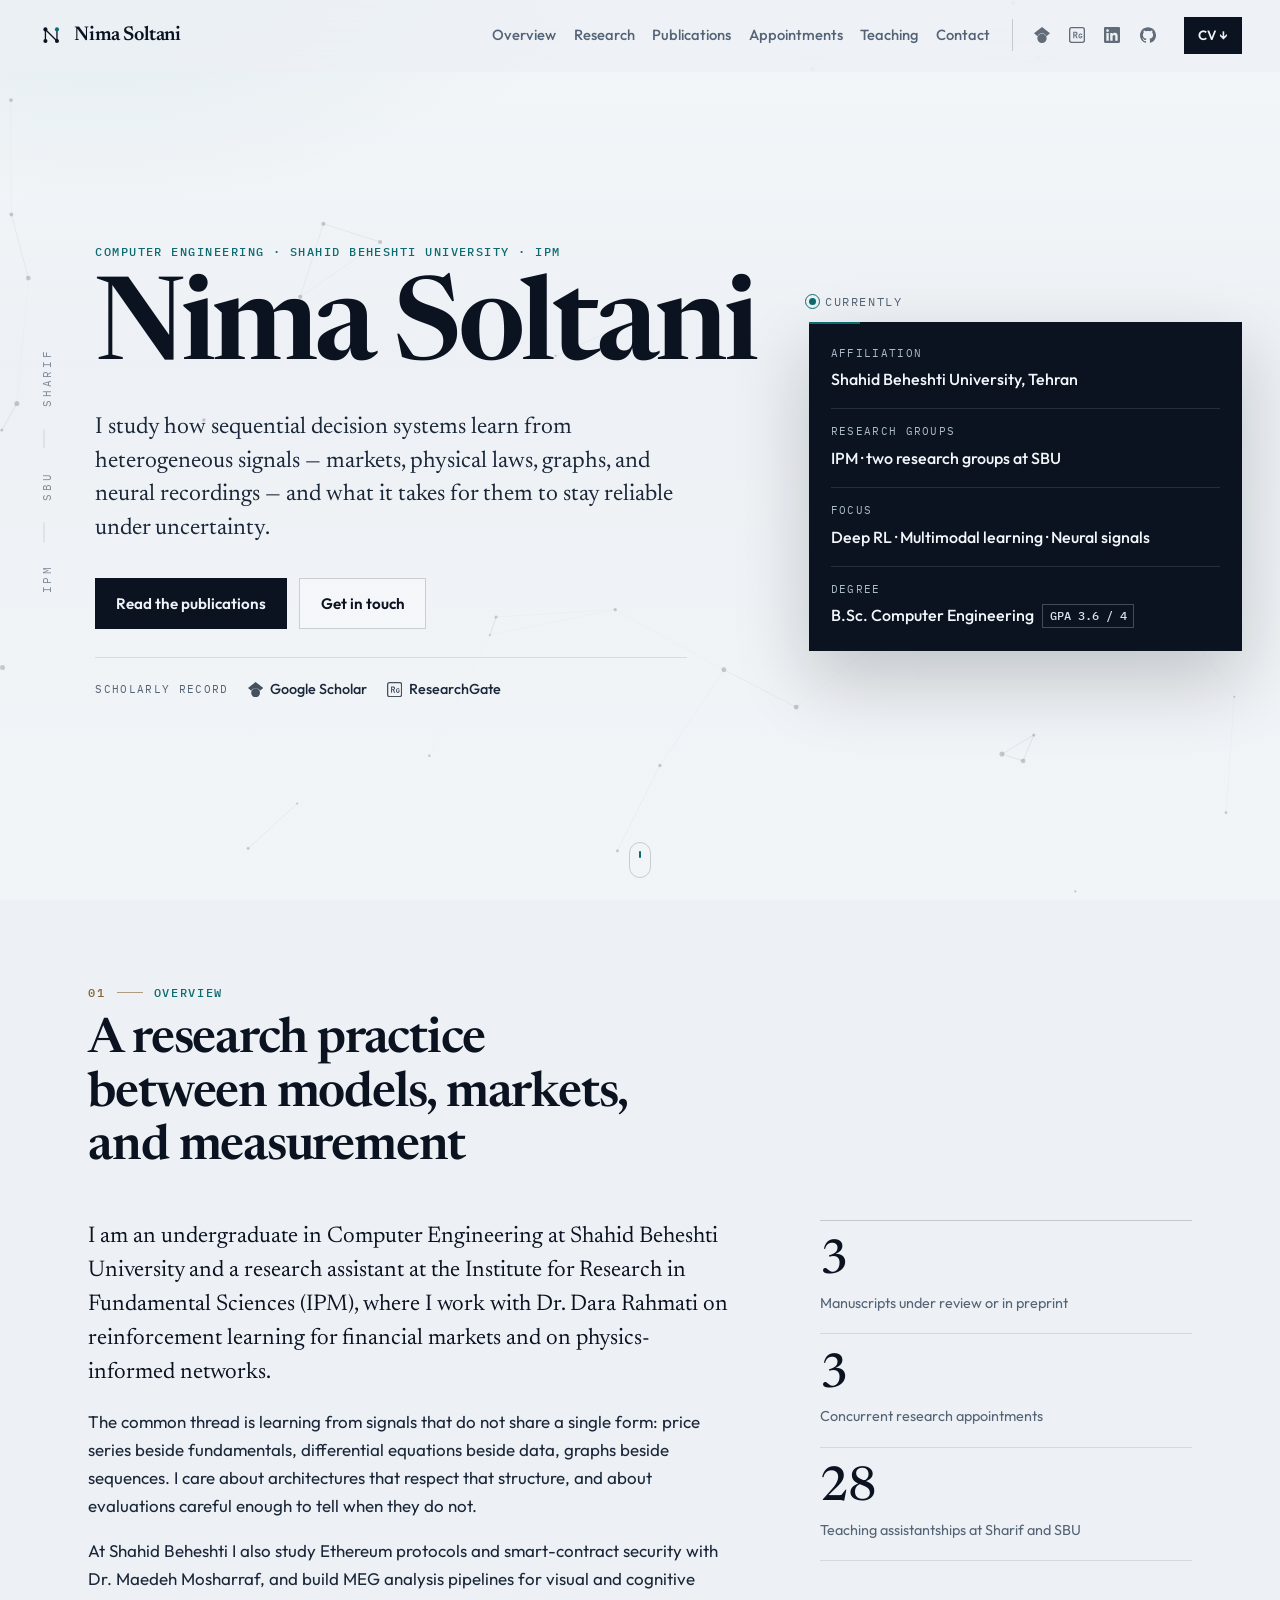
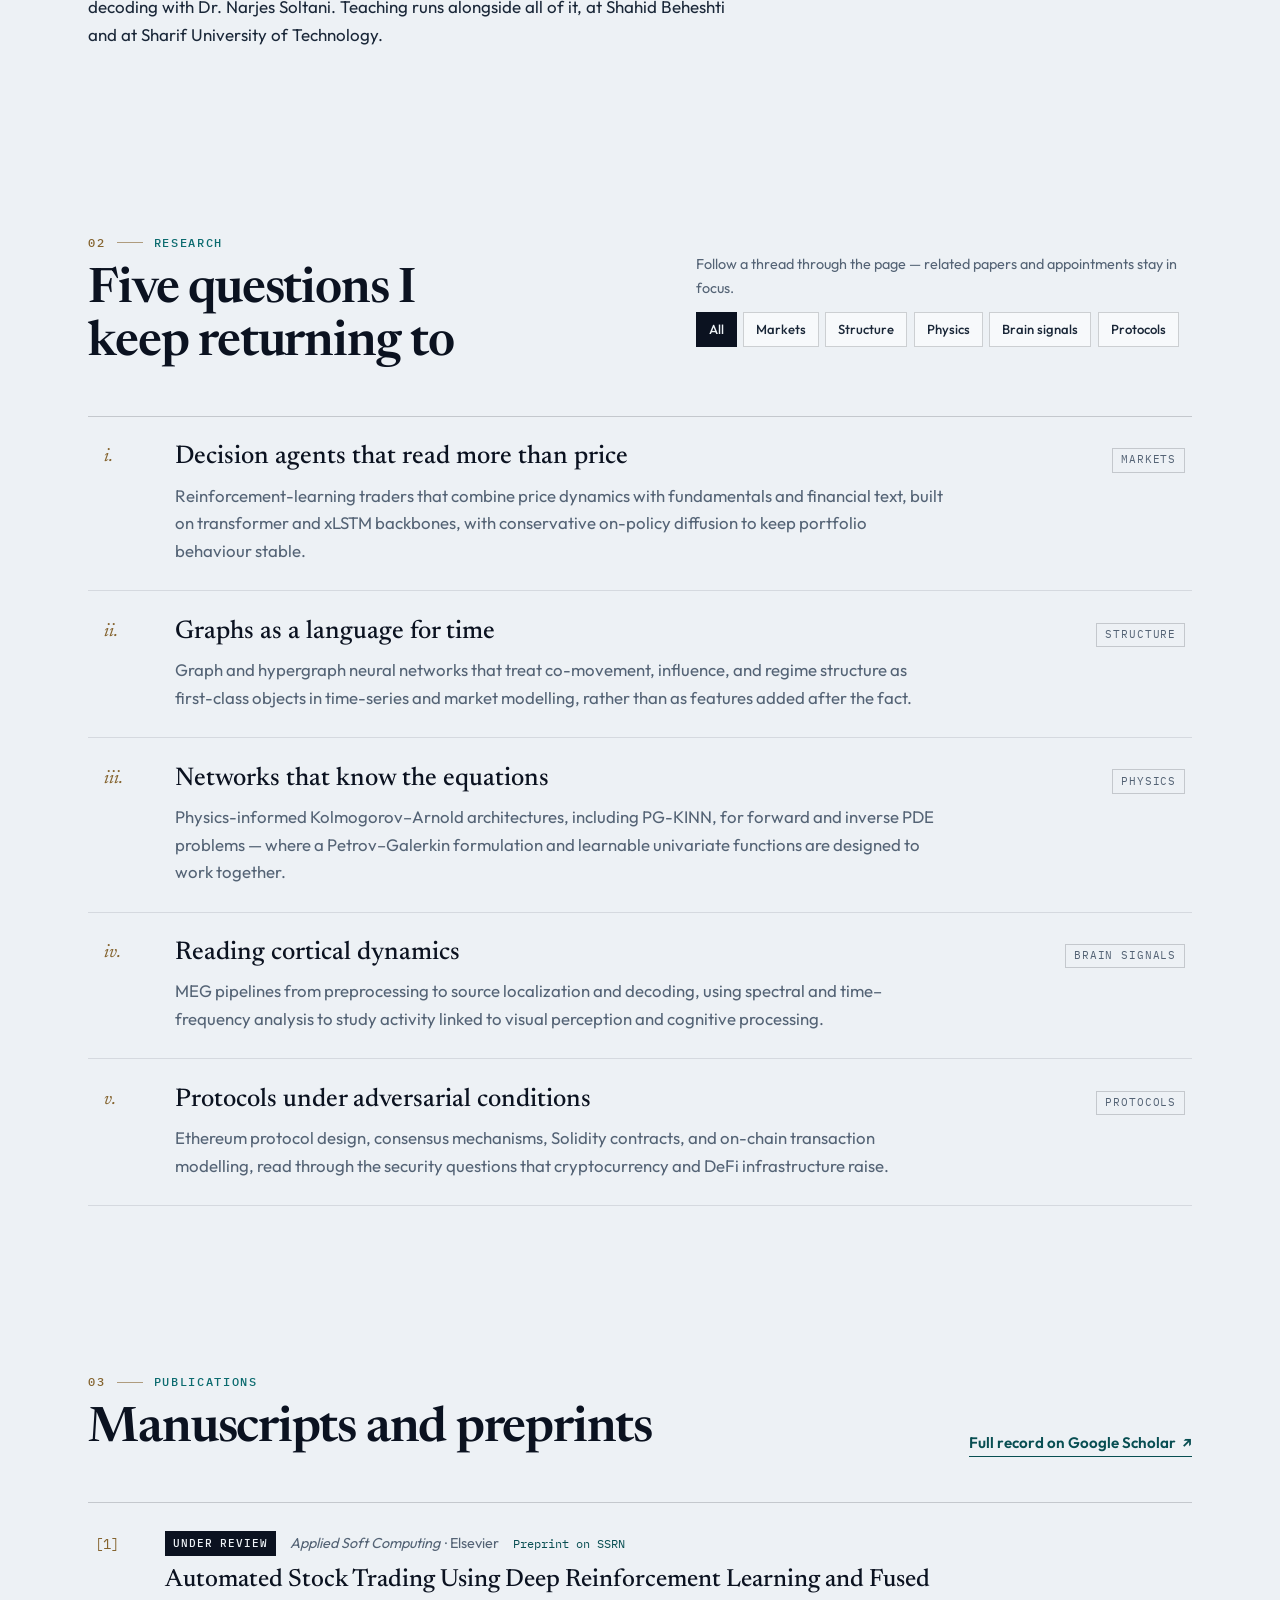
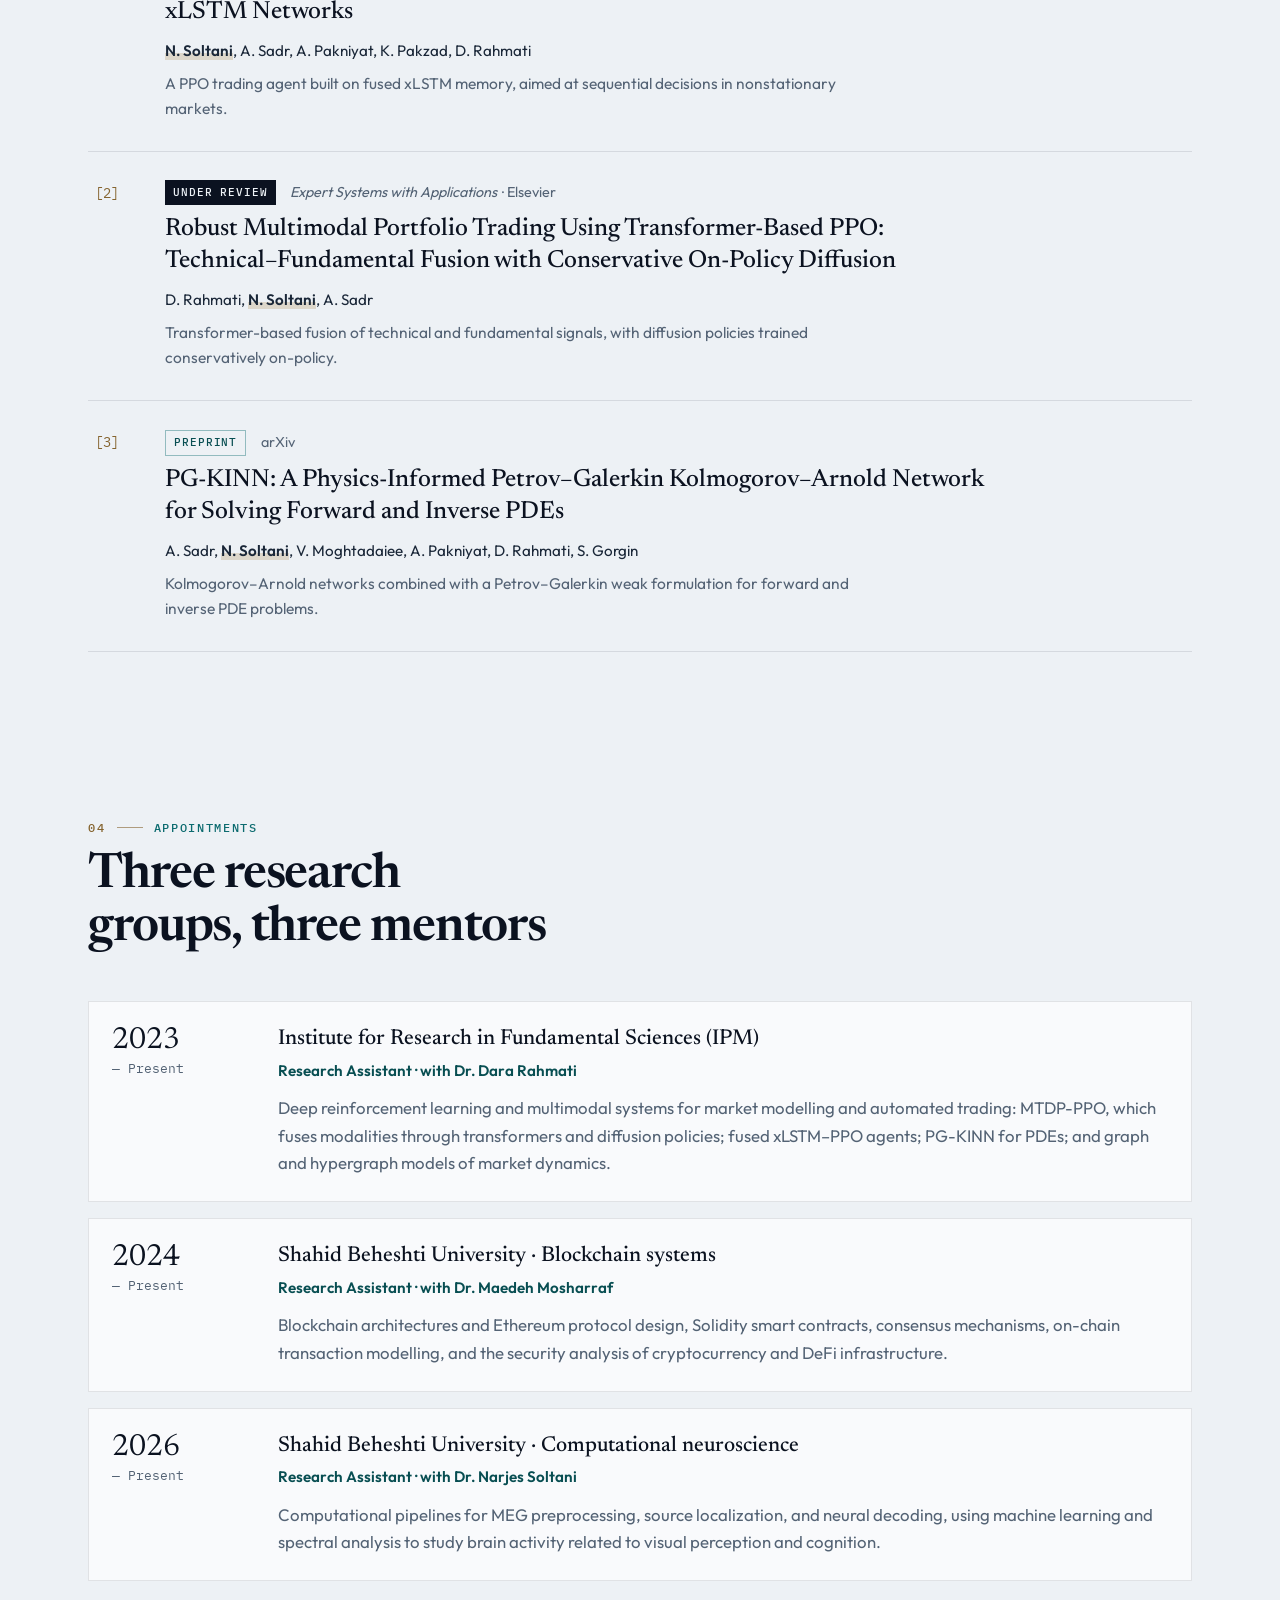
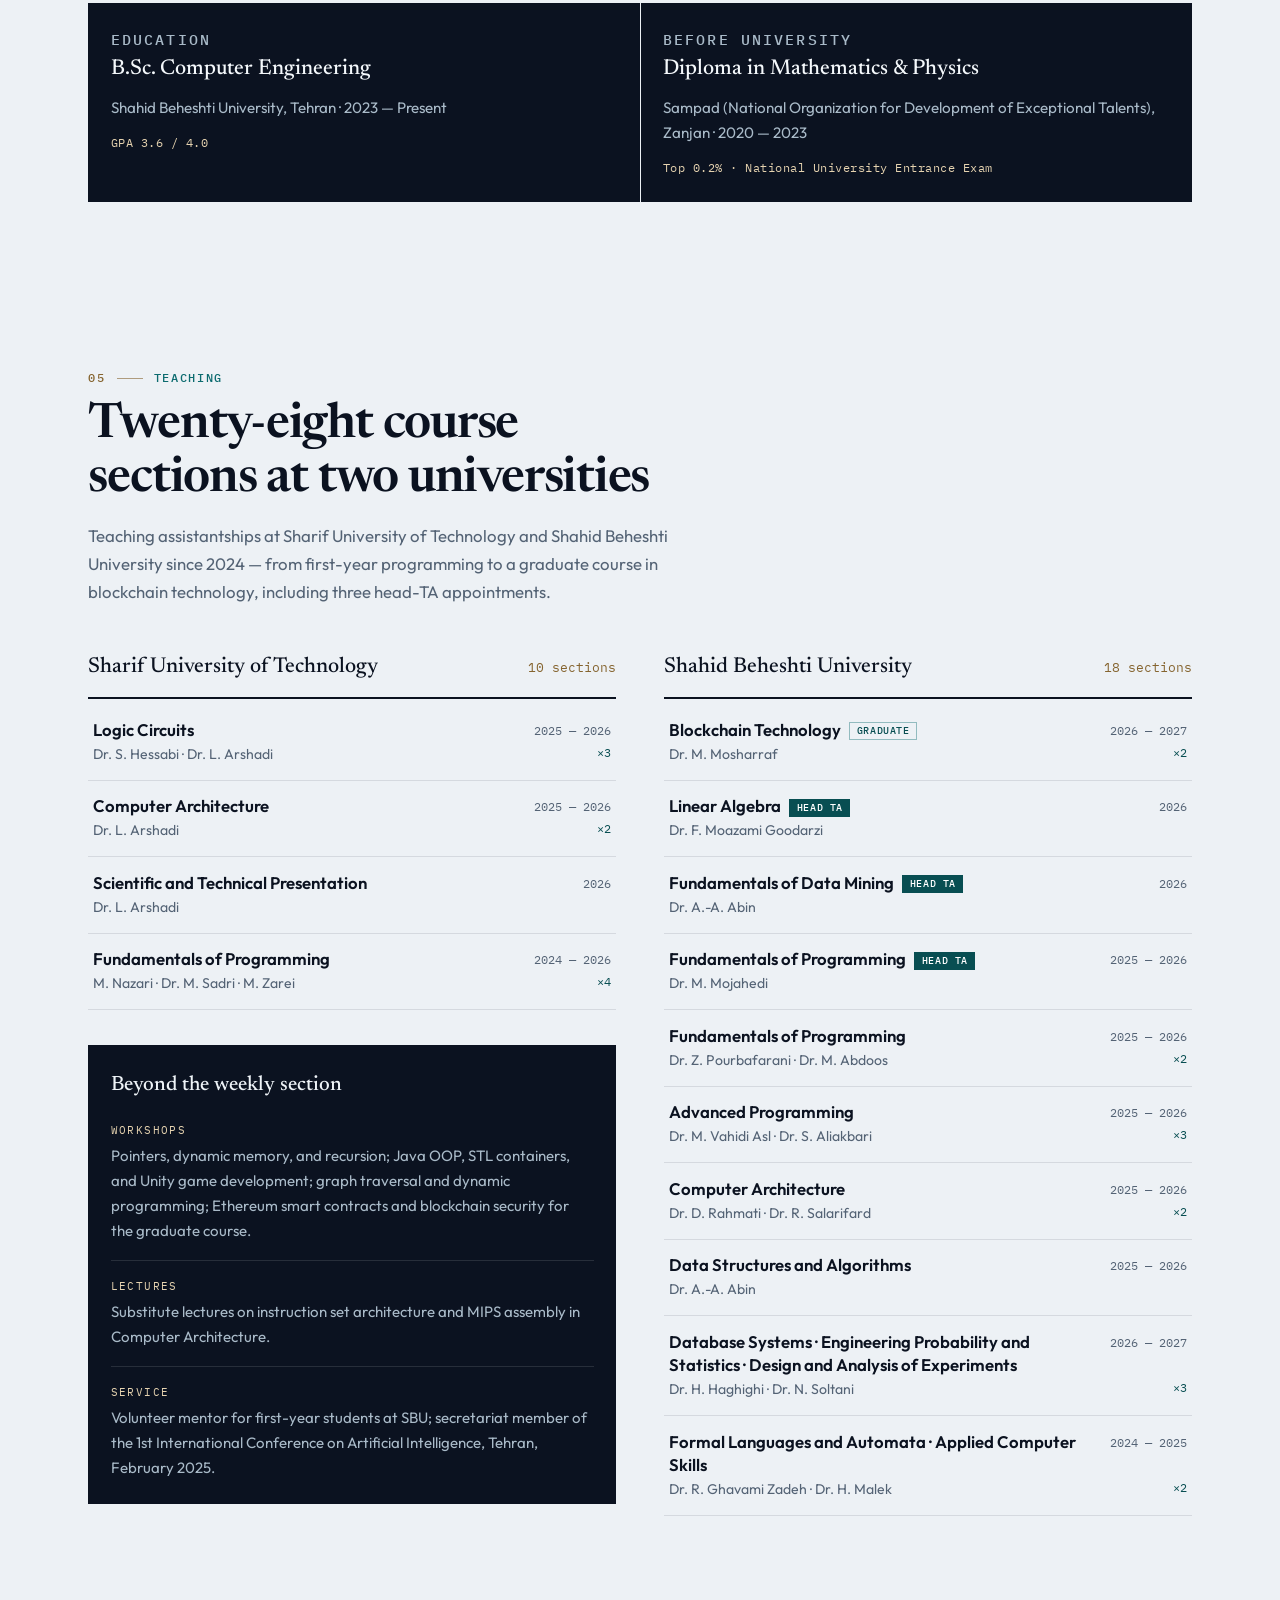
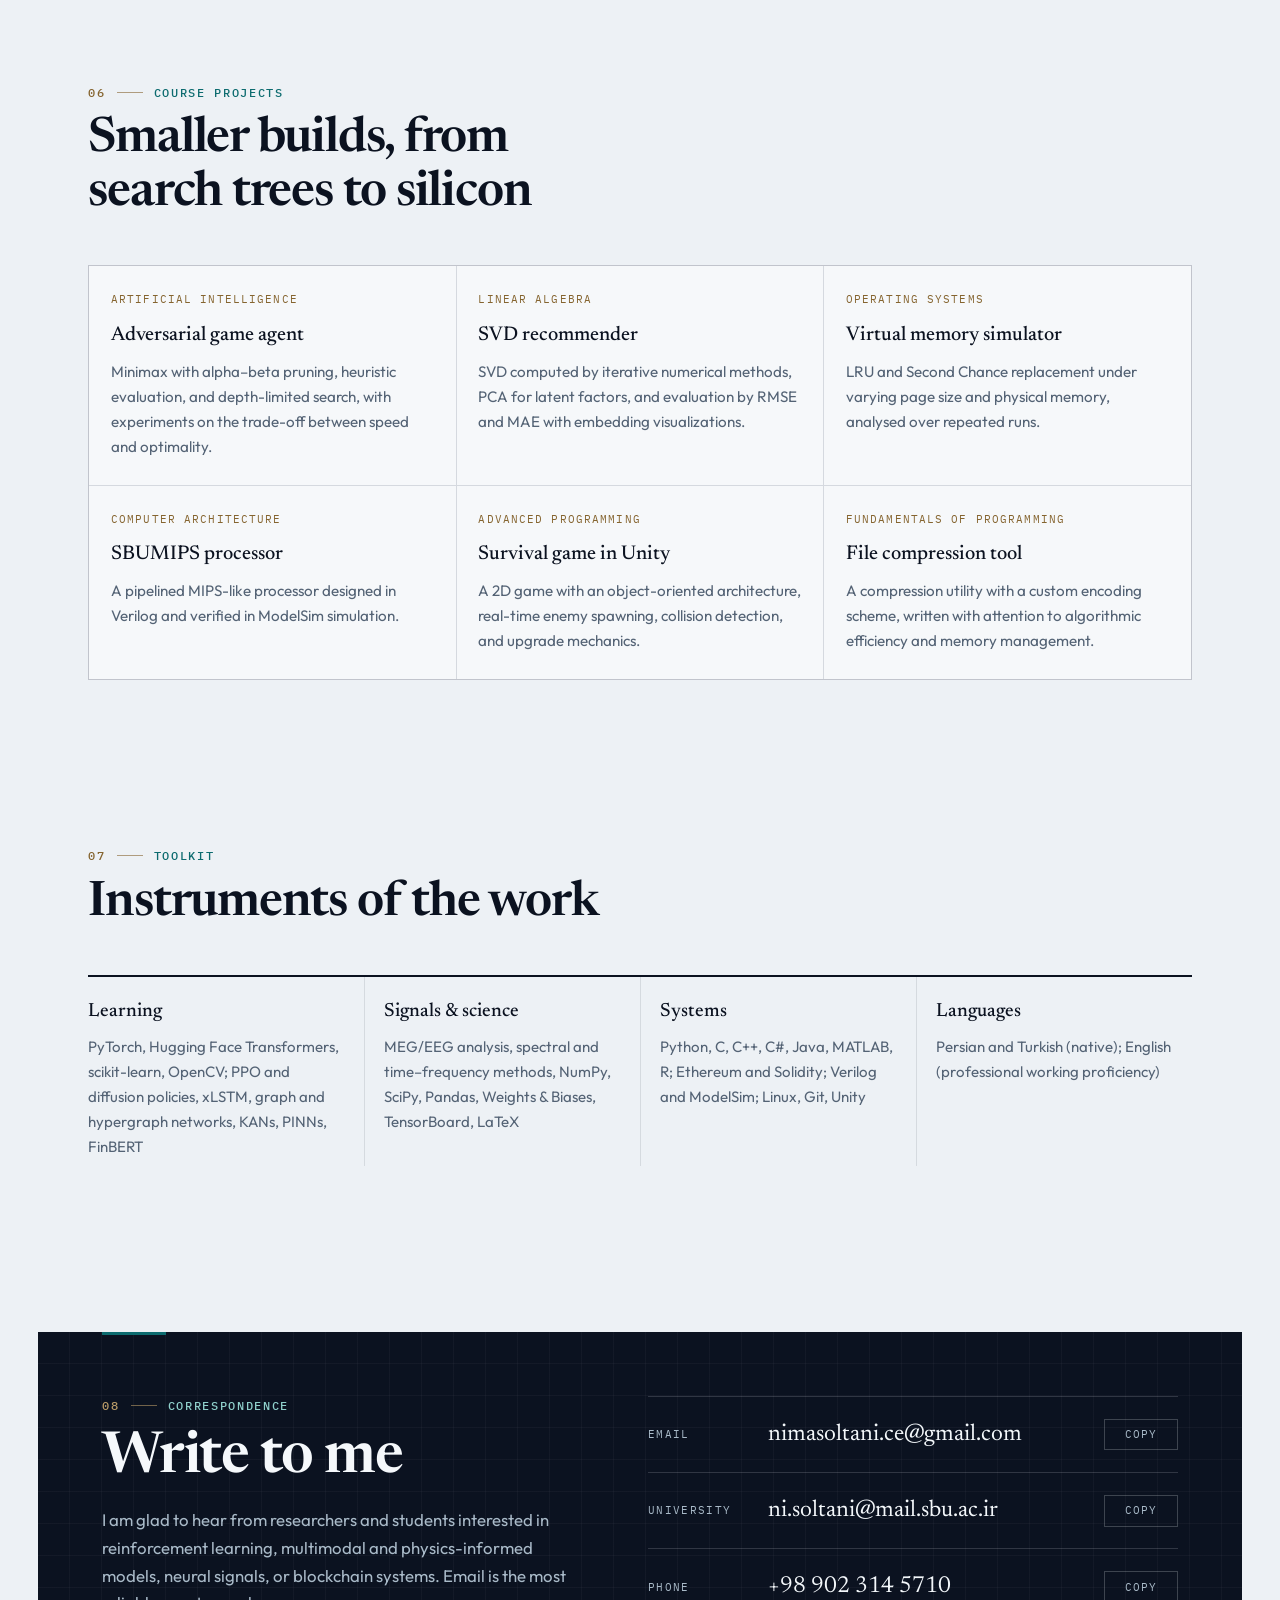
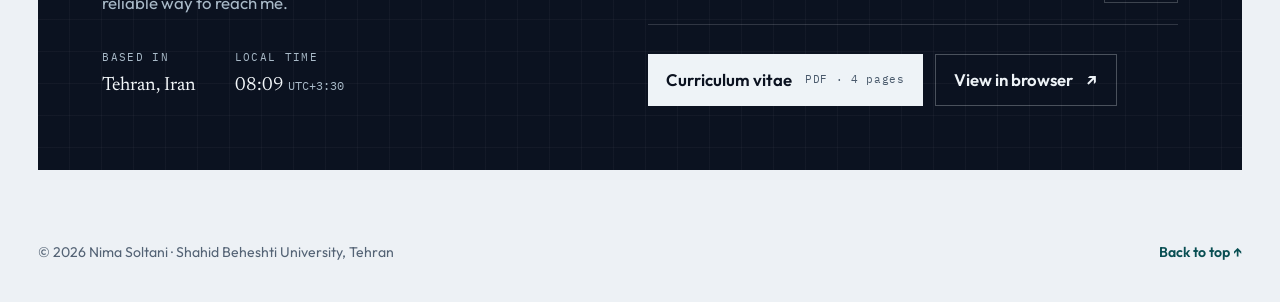
==== commit 599df3e2: "Refine academic site: accurate teaching record, contact panel, accessible theme filter - Correct tea" ====
--- a/index.html
+++ b/index.html
@@ -3,49 +3,101 @@
 <head>
   <meta charset="UTF-8" />
   <meta name="viewport" content="width=device-width, initial-scale=1" />
-  <title>Nima Soltani</title>
-  <meta name="description" content="Nima Soltani — computer engineering researcher working on reinforcement learning, multimodal systems, physics-informed networks, and neural signal analysis." />
+  <title>Nima Soltani · Computer Engineering Research</title>
+  <meta name="description" content="Nima Soltani is a computer engineering researcher at Shahid Beheshti University and IPM, working on deep reinforcement learning, multimodal and physics-informed models, MEG signal analysis, and blockchain systems." />
   <meta name="author" content="Nima Soltani" />
-  <meta property="og:title" content="Nima Soltani" />
-  <meta property="og:description" content="Research across learning systems, structured time series, and computational neuroscience." />
-  <meta property="og:type" content="website" />
+  <meta name="theme-color" content="#0b1220" />
+  <meta name="color-scheme" content="light" />
+  <link rel="canonical" href="https://nimasol42.github.io/" />
+
+  <meta property="og:type" content="profile" />
+  <meta property="og:site_name" content="Nima Soltani" />
+  <meta property="og:locale" content="en_US" />
+  <meta property="og:title" content="Nima Soltani · Computer Engineering Research" />
+  <meta property="og:description" content="Deep reinforcement learning, multimodal and physics-informed models, neural signals, and blockchain systems — research at Shahid Beheshti University and IPM." />
   <meta property="og:url" content="https://nimasol42.github.io/" />
-  <link rel="canonical" href="https://nimasol42.github.io/" />
-  <link rel="icon" href="data:image/svg+xml,%3Csvg xmlns='http://www.w3.org/2000/svg' viewBox='0 0 64 64'%3E%3Crect width='64' height='64' fill='%23091019'/%3E%3Ctext x='50%25' y='55%25' text-anchor='middle' font-family='Georgia,serif' font-size='26' fill='%23E7EEF5'%3ENS%3C/text%3E%3C/svg%3E" />
+  <meta property="profile:first_name" content="Nima" />
+  <meta property="profile:last_name" content="Soltani" />
+  <meta name="twitter:card" content="summary" />
+  <meta name="twitter:title" content="Nima Soltani · Computer Engineering Research" />
+  <meta name="twitter:description" content="Deep reinforcement learning, multimodal and physics-informed models, neural signals, and blockchain systems." />
+
+  <link rel="icon" href="favicon.svg" type="image/svg+xml" />
+  <link rel="icon" href="favicon.ico" sizes="32x32" />
+  <link rel="apple-touch-icon" href="apple-touch-icon.png" />
+
   <link rel="preconnect" href="https://fonts.googleapis.com" />
   <link rel="preconnect" href="https://fonts.gstatic.com" crossorigin />
-  <link href="https://fonts.googleapis.com/css2?family=Newsreader:ital,opsz,wght@0,6..72,400;0,6..72,500;0,6..72,600;0,6..72,700;1,6..72,400;1,6..72,500&family=Outfit:wght@300;400;500;600;700&display=swap" rel="stylesheet" />
+  <link href="https://fonts.googleapis.com/css2?family=IBM+Plex+Mono:wght@400;500&family=Newsreader:ital,opsz,wght@0,6..72,400;0,6..72,500;0,6..72,600;1,6..72,400;1,6..72,500&family=Outfit:wght@400;500;600;700&display=swap" rel="stylesheet" />
   <link rel="stylesheet" href="css/styles.css" />
+  <script>document.documentElement.classList.add("js");</script>
+
+  <script type="application/ld+json">
+  {
+    "@context": "https://schema.org",
+    "@type": "Person",
+    "name": "Nima Soltani",
+    "url": "https://nimasol42.github.io/",
+    "email": "mailto:nimasoltani.ce@gmail.com",
+    "telephone": "+98 902 314 5710",
+    "jobTitle": "Research Assistant",
+    "affiliation": [
+      { "@type": "CollegeOrUniversity", "name": "Shahid Beheshti University" },
+      { "@type": "ResearchOrganization", "name": "Institute for Research in Fundamental Sciences (IPM)" }
+    ],
+    "alumniOf": { "@type": "CollegeOrUniversity", "name": "Shahid Beheshti University" },
+    "knowsAbout": ["Deep reinforcement learning", "Multimodal learning", "Physics-informed neural networks", "Graph neural networks", "MEG signal processing", "Blockchain systems"],
+    "sameAs": [
+      "https://scholar.google.com/citations?user=js3rIYIAAAAJ&hl=en",
+      "https://www.researchgate.net/profile/Nima-Soltani-5",
+      "https://www.linkedin.com/in/nima-soltani-334496323/",
+      "https://github.com/Nimasol42"
+    ]
+  }
+  </script>
 </head>
 <body>
+  <a class="skip-link" href="#main">Skip to content</a>
+
+  <svg width="0" height="0" class="sprite" aria-hidden="true" focusable="false">
+    <symbol id="i-scholar" viewBox="0 0 24 24"><path d="M5.242 13.769 0 9.5 12 0l12 9.5-5.242 4.269C17.548 11.249 14.978 9.5 12 9.5c-2.977 0-5.548 1.748-6.758 4.269zM12 10a7 7 0 1 0 0 14 7 7 0 0 0 0-14z"/></symbol>
+    <symbol id="i-rg" viewBox="0 0 24 24"><rect x="1" y="1" width="22" height="22" rx="3" fill="none" stroke="currentColor" stroke-width="2"/><path d="M6.4 17V7.2h3.3c2 0 3.1 1 3.1 2.7 0 1.3-.7 2.2-1.9 2.5l2.2 4.6h-1.9l-2-4.3H8v4.3H6.4zM8 11.4h1.6c1 0 1.5-.5 1.5-1.4S10.6 8.6 9.6 8.6H8v2.8zM17.2 17.2c-1.9 0-3-1.3-3-3.6 0-2.3 1.2-3.7 3.1-3.7 1.4 0 2.4.8 2.6 2.1h-1.5c-.2-.6-.6-.9-1.2-.9-.9 0-1.5.9-1.5 2.4 0 1.6.6 2.4 1.6 2.4.8 0 1.3-.5 1.3-1.3v-.1h-1.4v-1.1h2.9v.6c0 2-1.1 3.2-2.9 3.2z"/></symbol>
+    <symbol id="i-linkedin" viewBox="0 0 24 24"><path d="M20.447 20.452h-3.554v-5.569c0-1.328-.027-3.037-1.852-3.037-1.853 0-2.136 1.445-2.136 2.939v5.667H9.351V9h3.414v1.561h.046c.477-.9 1.637-1.85 3.37-1.85 3.601 0 4.267 2.37 4.267 5.455v6.286zM5.337 7.433a2.064 2.064 0 1 1 0-4.128 2.064 2.064 0 0 1 0 4.128zm1.782 13.019H3.555V9h3.564v11.452zM22.225 0H1.771C.792 0 0 .774 0 1.729v20.542C0 23.227.792 24 1.771 24h20.451C23.2 24 24 23.227 24 22.271V1.729C24 .774 23.2 0 22.222 0h.003z"/></symbol>
+    <symbol id="i-github" viewBox="0 0 24 24"><path d="M12 .297c-6.63 0-12 5.373-12 12 0 5.303 3.438 9.8 8.205 11.385.6.113.82-.258.82-.577 0-.285-.01-1.04-.015-2.04-3.338.724-4.042-1.61-4.042-1.61C4.422 18.07 3.633 17.7 3.633 17.7c-1.087-.744.084-.729.084-.729 1.205.084 1.838 1.236 1.838 1.236 1.07 1.835 2.809 1.305 3.495.998.108-.776.417-1.305.76-1.605-2.665-.3-5.466-1.332-5.466-5.93 0-1.31.465-2.38 1.235-3.22-.135-.303-.54-1.523.105-3.176 0 0 1.005-.322 3.3 1.23.96-.267 1.98-.399 3-.405 1.02.006 2.04.138 3 .405 2.28-1.552 3.285-1.23 3.285-1.23.645 1.653.24 2.873.12 3.176.765.84 1.23 1.91 1.23 3.22 0 4.61-2.805 5.625-5.475 5.92.42.36.81 1.096.81 2.22 0 1.606-.015 2.896-.015 3.286 0 .315.21.69.825.57C20.565 22.092 24 17.592 24 12.297c0-6.627-5.373-12-12-12"/></symbol>
+  </svg>
+
   <div class="progress" id="progress" aria-hidden="true"></div>
   <canvas class="field" id="field" aria-hidden="true"></canvas>
 
   <header class="site-header" id="top">
-    <a class="mark" href="#top">Nima Soltani</a>
+    <a class="mark" href="#top" aria-label="Nima Soltani, back to top">
+      <svg class="mark__glyph" viewBox="0 0 64 64" aria-hidden="true"><path d="M18 46V18l28 28V18" fill="none" stroke="currentColor" stroke-width="3.2" stroke-linecap="round" stroke-linejoin="round"/><circle cx="18" cy="18" r="5"/><circle cx="18" cy="46" r="5"/><circle cx="46" cy="46" r="5"/><circle cx="46" cy="18" r="5" class="mark__accent"/></svg>
+      <span>Nima Soltani</span>
+    </a>
 
     <button class="nav-toggle" id="navToggle" aria-expanded="false" aria-controls="siteNav" type="button">
-      Menu
+      <span class="nav-toggle__bars" aria-hidden="true"></span>
+      <span class="nav-toggle__text">Menu</span>
     </button>
 
     <nav class="site-nav" id="siteNav" aria-label="Primary">
       <a href="#overview">Overview</a>
-      <a href="#themes">Themes</a>
-      <a href="#writing">Writing</a>
+      <a href="#themes">Research</a>
+      <a href="#writing">Publications</a>
       <a href="#appointments">Appointments</a>
       <a href="#teaching">Teaching</a>
       <a href="#contact">Contact</a>
-      <div class="nav-social" aria-label="Profiles">
-        <a href="https://scholar.google.com/citations?user=js3rIYIAAAAJ&amp;hl=en" target="_blank" rel="noopener" title="Google Scholar">Scholar</a>
-        <a href="https://www.researchgate.net/profile/Nima-Soltani-5" target="_blank" rel="noopener" title="ResearchGate">RG</a>
-        <a href="https://www.linkedin.com/in/nima-soltani-334496323/" target="_blank" rel="noopener" title="LinkedIn">in</a>
-        <a href="https://github.com/Nimasol42" target="_blank" rel="noopener" title="GitHub">GitHub</a>
-      </div>
-      <a class="cv-link" href="assets/CV-Nima-Soltani.pdf" download>CV</a>
+      <ul class="nav-social" aria-label="Academic profiles">
+        <li><a href="https://scholar.google.com/citations?user=js3rIYIAAAAJ&amp;hl=en" target="_blank" rel="noopener" aria-label="Google Scholar (opens in a new tab)" data-tip="Google Scholar"><svg aria-hidden="true"><use href="#i-scholar"/></svg></a></li>
+        <li><a href="https://www.researchgate.net/profile/Nima-Soltani-5" target="_blank" rel="noopener" aria-label="ResearchGate (opens in a new tab)" data-tip="ResearchGate"><svg aria-hidden="true"><use href="#i-rg"/></svg></a></li>
+        <li><a href="https://www.linkedin.com/in/nima-soltani-334496323/" target="_blank" rel="noopener" aria-label="LinkedIn (opens in a new tab)" data-tip="LinkedIn"><svg aria-hidden="true"><use href="#i-linkedin"/></svg></a></li>
+        <li><a href="https://github.com/Nimasol42" target="_blank" rel="noopener" aria-label="GitHub (opens in a new tab)" data-tip="GitHub"><svg aria-hidden="true"><use href="#i-github"/></svg></a></li>
+      </ul>
+      <a class="cv-link" href="assets/CV-Nima-Soltani.pdf" download>CV <span aria-hidden="true">↓</span></a>
     </nav>
   </header>
 
-  <main>
+  <main id="main">
     <section class="hero" aria-labelledby="hero-name">
       <div class="hero__rail" aria-hidden="true">
         <span>IPM</span>
@@ -54,407 +106,533 @@
       </div>
 
       <div class="hero__body">
-        <p class="hero__eyebrow reveal" data-reveal>Computer Engineering · Learning Systems</p>
+        <p class="hero__eyebrow reveal" data-reveal>Computer Engineering · Shahid Beheshti University · IPM</p>
         <h1 id="hero-name" class="hero__name reveal" data-reveal>Nima Soltani</h1>
         <p class="hero__statement reveal" data-reveal>
           I study how sequential decision systems learn from heterogeneous signals —
-          markets, physical constraints, graphs, and neural recordings — and how those
-          systems can remain reliable under uncertainty.
+          markets, physical laws, graphs, and neural recordings — and what it takes
+          for them to stay reliable under uncertainty.
         </p>
 
         <div class="hero__cta reveal" data-reveal>
-          <a class="btn btn--solid" href="#writing">Selected writing</a>
-          <a class="btn btn--line" href="#contact">Write to me</a>
+          <a class="btn btn--solid" href="#writing">Read the publications</a>
+          <a class="btn btn--line" href="#contact">Get in touch</a>
+        </div>
+
+        <div class="hero__record reveal" data-reveal>
+          <span class="hero__record-label">Scholarly record</span>
+          <a href="https://scholar.google.com/citations?user=js3rIYIAAAAJ&amp;hl=en" target="_blank" rel="noopener"><svg aria-hidden="true"><use href="#i-scholar"/></svg>Google Scholar</a>
+          <a href="https://www.researchgate.net/profile/Nima-Soltani-5" target="_blank" rel="noopener"><svg aria-hidden="true"><use href="#i-rg"/></svg>ResearchGate</a>
         </div>
       </div>
 
       <aside class="hero__panel reveal" data-reveal aria-label="At a glance">
-        <div class="glance">
+        <p class="glance__caption"><span class="pulse" aria-hidden="true"></span>Currently</p>
+        <dl class="glance">
           <div class="glance__item">
-            <span>Institution</span>
-            <strong>Shahid Beheshti University</strong>
+            <dt>Affiliation</dt>
+            <dd>Shahid Beheshti University, Tehran</dd>
           </div>
           <div class="glance__item">
-            <span>Research</span>
-            <strong>IPM · SBU labs</strong>
+            <dt>Research groups</dt>
+            <dd>IPM · two research groups at SBU</dd>
           </div>
           <div class="glance__item">
-            <span>Focus</span>
-            <strong>DRL · Multimodal AI · Neurocomputing</strong>
+            <dt>Focus</dt>
+            <dd>Deep RL · Multimodal learning · Neural signals</dd>
           </div>
           <div class="glance__item">
-            <span>Degree</span>
-            <strong>B.Sc. Computer Engineering · GPA 3.6/4</strong>
-          </div>
-        </div>
-        <div class="theme-switch" role="tablist" aria-label="Explore themes">
-          <button type="button" class="theme-pill is-active" data-topic="all" role="tab" aria-selected="true">All work</button>
-          <button type="button" class="theme-pill" data-topic="markets" role="tab">Markets</button>
-          <button type="button" class="theme-pill" data-topic="structure" role="tab">Structure</button>
-          <button type="button" class="theme-pill" data-topic="physics" role="tab">Physics</button>
-          <button type="button" class="theme-pill" data-topic="brain" role="tab">Brain signals</button>
-          <button type="button" class="theme-pill" data-topic="chain" role="tab">Protocols</button>
-        </div>
+            <dt>Degree</dt>
+            <dd>B.Sc. Computer Engineering <span class="glance__gpa">GPA 3.6 / 4</span></dd>
+          </div>
+        </dl>
       </aside>
-    </section>
-
-    <section class="section" id="overview">
+
+      <a class="hero__scroll" href="#overview" aria-label="Scroll to overview"><span aria-hidden="true"></span></a>
+    </section>
+
+    <section class="section" id="overview" aria-labelledby="overview-title">
       <div class="section__intro">
-        <p class="kicker">Overview</p>
-        <h2>A research practice between models, markets, and measurement</h2>
+        <p class="kicker"><span class="kicker__no">01</span>Overview</p>
+        <h2 id="overview-title">A research practice between models, markets, and measurement</h2>
       </div>
       <div class="overview-grid">
         <div class="overview-copy reveal" data-reveal>
-          <p>
+          <p class="overview-copy__lead">
             I am an undergraduate in Computer Engineering at Shahid Beheshti University
-            and a research assistant at the Institute for Research in Fundamental Sciences (IPM).
-            Across these appointments I build learning systems that fuse modalities,
-            respect physical or institutional structure, and can be evaluated with care.
+            and a research assistant at the Institute for Research in Fundamental Sciences (IPM),
+            where I work with Dr. Dara Rahmati on reinforcement learning for financial markets
+            and on physics-informed networks.
           </p>
           <p>
-            Parallel threads include blockchain protocol and smart-contract work at SBU,
-            MEG analysis for visual and cognitive decoding, and extensive teaching at
-            Shahid Beheshti and Sharif University of Technology — from first-year programming
-            to graduate blockchain.
+            The common thread is learning from signals that do not share a single form:
+            price series beside fundamentals, differential equations beside data, graphs beside
+            sequences. I care about architectures that respect that structure, and about
+            evaluations careful enough to tell when they do not.
           </p>
-        </div>
-        <div class="stat-rail reveal" data-reveal>
+          <p>
+            At Shahid Beheshti I also study Ethereum protocols and smart-contract security
+            with Dr. Maedeh Mosharraf, and build MEG analysis pipelines for visual and
+            cognitive decoding with Dr. Narjes Soltani. Teaching runs alongside all of it,
+            at Shahid Beheshti and at Sharif University of Technology.
+          </p>
+        </div>
+        <dl class="stat-rail reveal" data-reveal>
           <div class="stat">
-            <strong data-count="3">0</strong>
-            <span>manuscripts in review / preprint</span>
+            <dt>Manuscripts under review or in preprint</dt>
+            <dd data-count="3">3</dd>
           </div>
           <div class="stat">
-            <strong data-count="3">0</strong>
-            <span>active research appointments</span>
+            <dt>Concurrent research appointments</dt>
+            <dd data-count="3">3</dd>
           </div>
           <div class="stat">
-            <strong data-count="30">0</strong>
-            <span>teaching appointments across SBU &amp; Sharif</span>
-          </div>
-        </div>
-      </div>
-    </section>
-
-    <section class="section" id="themes">
-      <div class="section__intro">
-        <p class="kicker">Research themes</p>
-        <h2>Questions I return to</h2>
-        <p class="lede">Select a theme above to dim unrelated work across the page.</p>
+            <dt>Teaching assistantships at Sharif and SBU</dt>
+            <dd data-count="28">28</dd>
+          </div>
+        </dl>
+      </div>
+    </section>
+
+    <section class="section" id="themes" aria-labelledby="themes-title">
+      <div class="section__intro section__intro--split">
+        <div>
+          <p class="kicker"><span class="kicker__no">02</span>Research</p>
+          <h2 id="themes-title">Five questions I keep returning to</h2>
+        </div>
+        <div class="filter">
+          <p class="filter__hint" id="filterHint">Follow a thread through the page — related papers and appointments stay in focus.</p>
+          <div class="theme-switch" role="group" aria-label="Highlight work by theme" aria-describedby="filterHint">
+            <button type="button" class="theme-pill is-active" data-topic="all" aria-pressed="true">All</button>
+            <button type="button" class="theme-pill" data-topic="markets" aria-pressed="false">Markets</button>
+            <button type="button" class="theme-pill" data-topic="structure" aria-pressed="false">Structure</button>
+            <button type="button" class="theme-pill" data-topic="physics" aria-pressed="false">Physics</button>
+            <button type="button" class="theme-pill" data-topic="brain" aria-pressed="false">Brain signals</button>
+            <button type="button" class="theme-pill" data-topic="chain" aria-pressed="false">Protocols</button>
+          </div>
+          <p class="filter__status" id="filterStatus" aria-live="polite"></p>
+        </div>
       </div>
 
       <div class="theme-list">
-        <article class="theme reveal" data-reveal data-topics="markets">
-          <span class="theme__no">01</span>
-          <div>
-            <h3>Multimodal decision agents for markets</h3>
-            <p>
-              Reinforcement-learning traders that read price dynamics together with
-              fundamentals and text, using transformer and xLSTM backbones and
-              conservative on-policy diffusion for more stable portfolio behavior.
-            </p>
-          </div>
-        </article>
-        <article class="theme reveal" data-reveal data-topics="structure markets">
-          <span class="theme__no">02</span>
-          <div>
+        <article class="theme reveal" data-reveal data-topics="markets" data-key="markets">
+          <span class="theme__no">i.</span>
+          <div class="theme__body">
+            <h3>Decision agents that read more than price</h3>
+            <p>
+              Reinforcement-learning traders that combine price dynamics with fundamentals
+              and financial text, built on transformer and xLSTM backbones, with conservative
+              on-policy diffusion to keep portfolio behaviour stable.
+            </p>
+          </div>
+          <span class="theme__tag">Markets</span>
+        </article>
+        <article class="theme reveal" data-reveal data-topics="structure markets" data-key="structure">
+          <span class="theme__no">ii.</span>
+          <div class="theme__body">
             <h3>Graphs as a language for time</h3>
             <p>
-              Graph and hypergraph models that treat co-movement, influence, and
-              regime structure as first-class objects rather than afterthought features
-              in financial and sequential forecasting.
-            </p>
-          </div>
-        </article>
-        <article class="theme reveal" data-reveal data-topics="physics">
-          <span class="theme__no">03</span>
-          <div>
+              Graph and hypergraph neural networks that treat co-movement, influence, and
+              regime structure as first-class objects in time-series and market modelling,
+              rather than as features added after the fact.
+            </p>
+          </div>
+          <span class="theme__tag">Structure</span>
+        </article>
+        <article class="theme reveal" data-reveal data-topics="physics" data-key="physics">
+          <span class="theme__no">iii.</span>
+          <div class="theme__body">
             <h3>Networks that know the equations</h3>
             <p>
-              Physics-informed Kolmogorov–Arnold architectures — including PG-KINN —
-              for forward and inverse PDE problems, where numerical structure and
-              learning capacity are designed to meet.
-            </p>
-          </div>
-        </article>
-        <article class="theme reveal" data-reveal data-topics="brain">
-          <span class="theme__no">04</span>
-          <div>
+              Physics-informed Kolmogorov–Arnold architectures, including PG-KINN, for forward
+              and inverse PDE problems — where a Petrov–Galerkin formulation and learnable
+              univariate functions are designed to work together.
+            </p>
+          </div>
+          <span class="theme__tag">Physics</span>
+        </article>
+        <article class="theme reveal" data-reveal data-topics="brain" data-key="brain">
+          <span class="theme__no">iv.</span>
+          <div class="theme__body">
             <h3>Reading cortical dynamics</h3>
             <p>
-              End-to-end MEG pipelines for preprocessing, source localization, and
-              decoding, with spectral and time–frequency analysis aimed at visual
-              perception and cognitive state.
-            </p>
-          </div>
-        </article>
-        <article class="theme reveal" data-reveal data-topics="chain">
-          <span class="theme__no">05</span>
-          <div>
-            <h3>Protocols under adversarial reality</h3>
-            <p>
-              Ethereum-facing systems work: consensus behavior, Solidity contracts,
-              on-chain transaction structure, and security questions around DeFi
-              and cryptocurrency infrastructure.
-            </p>
-          </div>
-        </article>
-      </div>
-    </section>
-
-    <section class="section" id="writing">
-      <div class="section__intro">
-        <p class="kicker">Writing</p>
-        <h2>Publications &amp; preprints</h2>
+              MEG pipelines from preprocessing to source localization and decoding, using
+              spectral and time–frequency analysis to study activity linked to visual
+              perception and cognitive processing.
+            </p>
+          </div>
+          <span class="theme__tag">Brain signals</span>
+        </article>
+        <article class="theme reveal" data-reveal data-topics="chain" data-key="chain">
+          <span class="theme__no">v.</span>
+          <div class="theme__body">
+            <h3>Protocols under adversarial conditions</h3>
+            <p>
+              Ethereum protocol design, consensus mechanisms, Solidity contracts, and
+              on-chain transaction modelling, read through the security questions that
+              cryptocurrency and DeFi infrastructure raise.
+            </p>
+          </div>
+          <span class="theme__tag">Protocols</span>
+        </article>
+      </div>
+    </section>
+
+    <section class="section" id="writing" aria-labelledby="writing-title">
+      <div class="section__intro section__intro--split">
+        <div>
+          <p class="kicker"><span class="kicker__no">03</span>Publications</p>
+          <h2 id="writing-title">Manuscripts and preprints</h2>
+        </div>
+        <a class="text-link" href="https://scholar.google.com/citations?user=js3rIYIAAAAJ&amp;hl=en" target="_blank" rel="noopener">Full record on Google Scholar <span aria-hidden="true">↗</span></a>
       </div>
 
       <ol class="writing-list">
         <li class="writing reveal" data-reveal data-topics="markets">
+          <span class="writing__index" aria-hidden="true">[1]</span>
           <div class="writing__meta">
             <span class="badge">Under review</span>
-            <span>Applied Soft Computing · Elsevier</span>
+            <span><i>Applied Soft Computing</i> · Elsevier</span>
+            <span class="writing__extra">Preprint on SSRN</span>
           </div>
           <h3>Automated Stock Trading Using Deep Reinforcement Learning and Fused xLSTM Networks</h3>
           <p class="writing__by"><b>N. Soltani</b>, A. Sadr, A. Pakniyat, K. Pakzad, D. Rahmati</p>
-          <p class="writing__note">Preprinted at SSRN. A fused-memory RL agent for sequential trading under nonstationary market conditions.</p>
+          <p class="writing__note">A PPO trading agent built on fused xLSTM memory, aimed at sequential decisions in nonstationary markets.</p>
         </li>
         <li class="writing reveal" data-reveal data-topics="markets">
+          <span class="writing__index" aria-hidden="true">[2]</span>
           <div class="writing__meta">
             <span class="badge">Under review</span>
-            <span>Expert Systems with Applications · Elsevier</span>
-          </div>
-          <h3>Robust Multimodal Portfolio Trading Using Transformer-Based PPO</h3>
+            <span><i>Expert Systems with Applications</i> · Elsevier</span>
+          </div>
+          <h3>Robust Multimodal Portfolio Trading Using Transformer-Based PPO: Technical–Fundamental Fusion with Conservative On-Policy Diffusion</h3>
           <p class="writing__by">D. Rahmati, <b>N. Soltani</b>, A. Sadr</p>
-          <p class="writing__note">Technical–fundamental fusion with conservative on-policy diffusion for multimodal portfolio control.</p>
+          <p class="writing__note">Transformer-based fusion of technical and fundamental signals, with diffusion policies trained conservatively on-policy.</p>
         </li>
         <li class="writing reveal" data-reveal data-topics="physics">
+          <span class="writing__index" aria-hidden="true">[3]</span>
           <div class="writing__meta">
             <span class="badge badge--soft">Preprint</span>
             <span>arXiv</span>
           </div>
-          <h3>PG-KINN: A Physics-Informed Petrov–Galerkin Kolmogorov–Arnold Network for Forward and Inverse PDEs</h3>
+          <h3>PG-KINN: A Physics-Informed Petrov–Galerkin Kolmogorov–Arnold Network for Solving Forward and Inverse PDEs</h3>
           <p class="writing__by">A. Sadr, <b>N. Soltani</b>, V. Moghtadaiee, A. Pakniyat, D. Rahmati, S. Gorgin</p>
-          <p class="writing__note">A Petrov–Galerkin framing of KANs for PDE solving with stronger inductive bias.</p>
+          <p class="writing__note">Kolmogorov–Arnold networks combined with a Petrov–Galerkin weak formulation for forward and inverse PDE problems.</p>
         </li>
       </ol>
     </section>
 
-    <section class="section" id="appointments">
+    <section class="section" id="appointments" aria-labelledby="appointments-title">
       <div class="section__intro">
-        <p class="kicker">Appointments</p>
-        <h2>Where the work happens</h2>
+        <p class="kicker"><span class="kicker__no">04</span>Appointments</p>
+        <h2 id="appointments-title">Three research groups, three mentors</h2>
       </div>
 
       <div class="appointments">
         <article class="appointment reveal" data-reveal data-topics="markets structure physics">
-          <time>2023 — Present</time>
+          <div class="appointment__when">
+            <time datetime="2023">2023</time><span>— Present</span>
+          </div>
           <div>
-            <h3>Research Assistant · IPM</h3>
-            <p class="appointment__place">Institute for Research in Fundamental Sciences · with Dr. Dara Rahmati</p>
-            <p>
-              Leading and co-developing deep RL and multimodal systems for market modeling —
-              MTDP-PPO, fused xLSTM–PPO agents, PG-KINN, and graph-based accounts of
-              temporal market structure.
+            <h3>Institute for Research in Fundamental Sciences (IPM)</h3>
+            <p class="appointment__place">Research Assistant · with Dr. Dara Rahmati</p>
+            <p>
+              Deep reinforcement learning and multimodal systems for market modelling and
+              automated trading: MTDP-PPO, which fuses modalities through transformers and
+              diffusion policies; fused xLSTM–PPO agents; PG-KINN for PDEs; and graph and
+              hypergraph models of market dynamics.
             </p>
           </div>
         </article>
         <article class="appointment reveal" data-reveal data-topics="chain">
-          <time>2024 — Present</time>
+          <div class="appointment__when">
+            <time datetime="2024">2024</time><span>— Present</span>
+          </div>
           <div>
-            <h3>Research Assistant · Shahid Beheshti University</h3>
-            <p class="appointment__place">Blockchain &amp; distributed systems · with Dr. Maedeh Mosharraf</p>
-            <p>
-              Studying Ethereum design choices, smart-contract engineering, consensus,
-              and the security surface of cryptocurrency and DeFi systems.
+            <h3>Shahid Beheshti University · Blockchain systems</h3>
+            <p class="appointment__place">Research Assistant · with Dr. Maedeh Mosharraf</p>
+            <p>
+              Blockchain architectures and Ethereum protocol design, Solidity smart contracts,
+              consensus mechanisms, on-chain transaction modelling, and the security analysis
+              of cryptocurrency and DeFi infrastructure.
             </p>
           </div>
         </article>
         <article class="appointment reveal" data-reveal data-topics="brain">
-          <time>2026 — Present</time>
+          <div class="appointment__when">
+            <time datetime="2026">2026</time><span>— Present</span>
+          </div>
           <div>
-            <h3>Research Assistant · Shahid Beheshti University</h3>
-            <p class="appointment__place">Computational neuroscience · with Dr. Narjes Soltani</p>
-            <p>
-              Building MEG analysis pipelines that move from raw recordings to localized
-              sources and decoded perceptual or cognitive variables.
+            <h3>Shahid Beheshti University · Computational neuroscience</h3>
+            <p class="appointment__place">Research Assistant · with Dr. Narjes Soltani</p>
+            <p>
+              Computational pipelines for MEG preprocessing, source localization, and neural
+              decoding, using machine learning and spectral analysis to study brain activity
+              related to visual perception and cognition.
             </p>
           </div>
         </article>
       </div>
 
       <div class="education reveal" data-reveal>
-        <div>
-          <p class="kicker">Education</p>
+        <div class="education__item">
+          <p class="kicker kicker--light">Education</p>
           <h3>B.Sc. Computer Engineering</h3>
-          <p>Shahid Beheshti University · 2023 — Present · GPA 3.6 / 4.0</p>
-        </div>
-        <div>
-          <p class="kicker">Earlier</p>
-          <h3>Mathematics &amp; Physics Diploma · Sampad</h3>
-          <p>Zanjan · 2020 — 2023 · National Entrance Exam, top 0.2%</p>
-        </div>
-      </div>
-    </section>
-
-    <section class="section" id="teaching">
+          <p>Shahid Beheshti University, Tehran · 2023 — Present</p>
+          <p class="education__mark">GPA 3.6 / 4.0</p>
+        </div>
+        <div class="education__item">
+          <p class="kicker kicker--light">Before university</p>
+          <h3>Diploma in Mathematics &amp; Physics</h3>
+          <p>Sampad (National Organization for Development of Exceptional Talents), Zanjan · 2020 — 2023</p>
+          <p class="education__mark">Top 0.2% · National University Entrance Exam</p>
+        </div>
+      </div>
+    </section>
+
+    <section class="section" id="teaching" aria-labelledby="teaching-title">
       <div class="section__intro">
-        <p class="kicker">Teaching</p>
-        <h2>Classroom &amp; workshop work</h2>
+        <p class="kicker"><span class="kicker__no">05</span>Teaching</p>
+        <h2 id="teaching-title">Twenty-eight course sections at two universities</h2>
         <p class="lede">
-          Teaching assistant at Sharif University of Technology and Shahid Beheshti University,
-          including several head-TA roles and graduate blockchain instruction.
+          Teaching assistantships at Sharif University of Technology and Shahid Beheshti University
+          since 2024 — from first-year programming to a graduate course in blockchain technology,
+          including three head-TA appointments.
         </p>
       </div>
 
       <div class="teach-board">
+        <div class="teach-stack">
         <div class="teach-col reveal" data-reveal>
-          <h3>Sharif University of Technology</h3>
+          <h3><span>Sharif University of Technology</span><span class="teach-col__count">10</span></h3>
           <ul>
             <li>
-              <span>Logic Circuits</span>
-              <em>Hessabi · Arshadi · 2025–2026</em>
-            </li>
-            <li>
-              <span>Computer Architecture</span>
-              <em>Arshadi · 2025–2026</em>
-            </li>
-            <li>
-              <span>Scientific &amp; Technical Presentation</span>
-              <em>Arshadi · 2026</em>
-            </li>
-            <li>
-              <span>Fundamentals of Programming</span>
-              <em>Multiple instructors · 2024–2026</em>
+              <span class="course">Logic Circuits</span>
+              <span class="course__who">Dr. S. Hessabi · Dr. L. Arshadi</span>
+              <span class="course__when">2025 — 2026</span>
+              <span class="course__n" aria-label="3 sections">×3</span>
+            </li>
+            <li>
+              <span class="course">Computer Architecture</span>
+              <span class="course__who">Dr. L. Arshadi</span>
+              <span class="course__when">2025 — 2026</span>
+              <span class="course__n" aria-label="2 sections">×2</span>
+            </li>
+            <li>
+              <span class="course">Scientific and Technical Presentation</span>
+              <span class="course__who">Dr. L. Arshadi</span>
+              <span class="course__when">2026</span>
+            </li>
+            <li>
+              <span class="course">Fundamentals of Programming</span>
+              <span class="course__who">M. Nazari · Dr. M. Sadri · M. Zarei</span>
+              <span class="course__when">2024 — 2026</span>
+              <span class="course__n" aria-label="4 sections">×4</span>
             </li>
           </ul>
         </div>
+
+        <div class="workshop reveal" data-reveal>
+          <h3>Beyond the weekly section</h3>
+          <dl class="workshop__grid">
+            <div>
+              <dt>Workshops</dt>
+              <dd>Pointers, dynamic memory, and recursion; Java OOP, STL containers, and Unity game development; graph traversal and dynamic programming; Ethereum smart contracts and blockchain security for the graduate course.</dd>
+            </div>
+            <div>
+              <dt>Lectures</dt>
+              <dd>Substitute lectures on instruction set architecture and MIPS assembly in Computer Architecture.</dd>
+            </div>
+            <div>
+              <dt>Service</dt>
+              <dd>Volunteer mentor for first-year students at SBU; secretariat member of the 1st International Conference on Artificial Intelligence, Tehran, February 2025.</dd>
+            </div>
+          </dl>
+        </div>
+        </div>
         <div class="teach-col reveal" data-reveal>
-          <h3>Shahid Beheshti University</h3>
+          <h3><span>Shahid Beheshti University</span><span class="teach-col__count">18</span></h3>
           <ul>
             <li>
-              <span>Blockchain Technology <i>(Graduate)</i></span>
-              <em>Mosharraf · 2026</em>
-            </li>
-            <li>
-              <span>Linear Algebra <i>(Head TA)</i></span>
-              <em>Moazami · 2026</em>
-            </li>
-            <li>
-              <span>Data Mining <i>(Head TA)</i></span>
-              <em>Abin · 2026</em>
-            </li>
-            <li>
-              <span>Programming <i>(Head TA)</i></span>
-              <em>Mojahedi · 2025–2026</em>
-            </li>
-            <li>
-              <span>Data Structures &amp; Algorithms</span>
-              <em>Abin · 2025–2026</em>
-            </li>
-            <li>
-              <span>Computer Architecture · Database · Probability · Automata · AP</span>
-              <em>2024–2027</em>
+              <span class="course">Blockchain Technology <em class="tag">Graduate</em></span>
+              <span class="course__who">Dr. M. Mosharraf</span>
+              <span class="course__when">2026 — 2027</span>
+              <span class="course__n" aria-label="2 sections">×2</span>
+            </li>
+            <li>
+              <span class="course">Linear Algebra <em class="tag tag--head">Head TA</em></span>
+              <span class="course__who">Dr. F. Moazami Goodarzi</span>
+              <span class="course__when">2026</span>
+            </li>
+            <li>
+              <span class="course">Fundamentals of Data Mining <em class="tag tag--head">Head TA</em></span>
+              <span class="course__who">Dr. A.-A. Abin</span>
+              <span class="course__when">2026</span>
+            </li>
+            <li>
+              <span class="course">Fundamentals of Programming <em class="tag tag--head">Head TA</em></span>
+              <span class="course__who">Dr. M. Mojahedi</span>
+              <span class="course__when">2025 — 2026</span>
+            </li>
+            <li>
+              <span class="course">Fundamentals of Programming</span>
+              <span class="course__who">Dr. Z. Pourbafarani · Dr. M. Abdoos</span>
+              <span class="course__when">2025 — 2026</span>
+              <span class="course__n" aria-label="2 sections">×2</span>
+            </li>
+            <li>
+              <span class="course">Advanced Programming</span>
+              <span class="course__who">Dr. M. Vahidi Asl · Dr. S. Aliakbari</span>
+              <span class="course__when">2025 — 2026</span>
+              <span class="course__n" aria-label="3 sections">×3</span>
+            </li>
+            <li>
+              <span class="course">Computer Architecture</span>
+              <span class="course__who">Dr. D. Rahmati · Dr. R. Salarifard</span>
+              <span class="course__when">2025 — 2026</span>
+              <span class="course__n" aria-label="2 sections">×2</span>
+            </li>
+            <li>
+              <span class="course">Data Structures and Algorithms</span>
+              <span class="course__who">Dr. A.-A. Abin</span>
+              <span class="course__when">2025 — 2026</span>
+            </li>
+            <li>
+              <span class="course">Database Systems · Engineering Probability and Statistics · Design and Analysis of Experiments</span>
+              <span class="course__who">Dr. H. Haghighi · Dr. N. Soltani</span>
+              <span class="course__when">2026 — 2027</span>
+              <span class="course__n" aria-label="3 sections">×3</span>
+            </li>
+            <li>
+              <span class="course">Formal Languages and Automata · Applied Computer Skills</span>
+              <span class="course__who">Dr. R. Ghavami Zadeh · Dr. H. Malek</span>
+              <span class="course__when">2024 — 2025</span>
+              <span class="course__n" aria-label="2 sections">×2</span>
             </li>
           </ul>
         </div>
       </div>
-
-      <div class="workshop reveal" data-reveal>
-        <h3>Beyond the weekly section</h3>
-        <p>
-          Workshops on memory and recursion, Java OOP, STL, Unity, graph algorithms,
-          dynamic programming, Ethereum contracts, and blockchain security; substitute
-          lectures on ISA and MIPS; mentoring for first-year students; secretariat for
-          the 1st International Conference on Artificial Intelligence (Tehran, 2025).
-        </p>
-      </div>
-    </section>
-
-    <section class="section" id="studio">
+    </section>
+
+    <section class="section" id="studio" aria-labelledby="studio-title">
       <div class="section__intro">
-        <p class="kicker">Selected projects</p>
-        <h2>Course studio</h2>
+        <p class="kicker"><span class="kicker__no">06</span>Course projects</p>
+        <h2 id="studio-title">Smaller builds, from search trees to silicon</h2>
       </div>
       <div class="studio-grid">
         <article class="studio reveal" data-reveal>
+          <p class="studio__course">Artificial Intelligence</p>
           <h3>Adversarial game agent</h3>
-          <p>Minimax and Alpha–Beta search with heuristic evaluation and controlled depth experiments.</p>
+          <p>Minimax with alpha–beta pruning, heuristic evaluation, and depth-limited search, with experiments on the trade-off between speed and optimality.</p>
         </article>
         <article class="studio reveal" data-reveal>
-          <h3>Latent-factor recommender</h3>
-          <p>Iterative SVD and PCA embeddings scored with RMSE/MAE and inspected visually.</p>
+          <p class="studio__course">Linear Algebra</p>
+          <h3>SVD recommender</h3>
+          <p>SVD computed by iterative numerical methods, PCA for latent factors, and evaluation by RMSE and MAE with embedding visualizations.</p>
         </article>
         <article class="studio reveal" data-reveal>
-          <h3>Virtual memory laboratory</h3>
-          <p>LRU and Second Chance under varying page size and memory, with multi-run statistics.</p>
+          <p class="studio__course">Operating Systems</p>
+          <h3>Virtual memory simulator</h3>
+          <p>LRU and Second Chance replacement under varying page size and physical memory, analysed over repeated runs.</p>
         </article>
         <article class="studio reveal" data-reveal>
-          <h3>SBUMIPS</h3>
-          <p>A pipelined MIPS-like processor in Verilog, checked in ModelSim.</p>
-        </article>
-      </div>
-    </section>
-
-    <section class="section" id="toolkit">
+          <p class="studio__course">Computer Architecture</p>
+          <h3>SBUMIPS processor</h3>
+          <p>A pipelined MIPS-like processor designed in Verilog and verified in ModelSim simulation.</p>
+        </article>
+        <article class="studio reveal" data-reveal>
+          <p class="studio__course">Advanced Programming</p>
+          <h3>Survival game in Unity</h3>
+          <p>A 2D game with an object-oriented architecture, real-time enemy spawning, collision detection, and upgrade mechanics.</p>
+        </article>
+        <article class="studio reveal" data-reveal>
+          <p class="studio__course">Fundamentals of Programming</p>
+          <h3>File compression tool</h3>
+          <p>A compression utility with a custom encoding scheme, written with attention to algorithmic efficiency and memory management.</p>
+        </article>
+      </div>
+    </section>
+
+    <section class="section" id="toolkit" aria-labelledby="toolkit-title">
       <div class="section__intro">
-        <p class="kicker">Toolkit</p>
-        <h2>Methods I use day to day</h2>
-      </div>
-      <div class="toolkit reveal" data-reveal>
+        <p class="kicker"><span class="kicker__no">07</span>Toolkit</p>
+        <h2 id="toolkit-title">Instruments of the work</h2>
+      </div>
+      <dl class="toolkit reveal" data-reveal>
         <div>
-          <h3>Learning</h3>
-          <p>PyTorch, Transformers, PPO, diffusion policies, xLSTM, GNNs, KANs, PINNs</p>
+          <dt>Learning</dt>
+          <dd>PyTorch, Hugging Face Transformers, scikit-learn, OpenCV; PPO and diffusion policies, xLSTM, graph and hypergraph networks, KANs, PINNs, FinBERT</dd>
         </div>
         <div>
-          <h3>Signals &amp; science</h3>
-          <p>MEG/EEG pipelines, spectral analysis, NumPy/SciPy, W&amp;B, TensorBoard, LaTeX</p>
+          <dt>Signals &amp; science</dt>
+          <dd>MEG/EEG analysis, spectral and time–frequency methods, NumPy, SciPy, Pandas, Weights &amp; Biases, TensorBoard, LaTeX</dd>
         </div>
         <div>
-          <h3>Systems</h3>
-          <p>Python, C/C++, Java, MATLAB, Ethereum/Solidity, Verilog, Linux, Git</p>
-        </div>
-      </div>
-    </section>
-
-    <section class="section contact" id="contact">
+          <dt>Systems</dt>
+          <dd>Python, C, C++, C#, Java, MATLAB, R; Ethereum and Solidity; Verilog and ModelSim; Linux, Git, Unity</dd>
+        </div>
+        <div>
+          <dt>Languages</dt>
+          <dd>Persian and Turkish (native); English (professional working proficiency)</dd>
+        </div>
+      </dl>
+    </section>
+
+    <section class="section contact" id="contact" aria-labelledby="contact-title">
       <div class="contact__frame reveal" data-reveal>
         <div class="contact__intro">
-          <p class="kicker kicker--light">Contact</p>
-          <h2>Let’s continue the conversation</h2>
+          <p class="kicker kicker--light"><span class="kicker__no">08</span>Correspondence</p>
+          <h2 id="contact-title">Write to me</h2>
           <p>
-            For research correspondence, collaboration, or questions about the work above,
-            email is the best place to start.
+            I am glad to hear from researchers and students interested in reinforcement learning,
+            multimodal and physics-informed models, neural signals, or blockchain systems.
+            Email is the most reliable way to reach me.
           </p>
+          <dl class="contact__facts">
+            <div>
+              <dt>Based in</dt>
+              <dd>Tehran, Iran</dd>
+            </div>
+            <div>
+              <dt>Local time</dt>
+              <dd><span id="localTime">—</span> <span class="contact__tz">UTC+3:30</span></dd>
+            </div>
+          </dl>
         </div>
 
         <div class="contact__channels">
-          <a class="channel" href="mailto:nimasoltani.ce@gmail.com">
-            <span class="channel__label">Personal</span>
-            <span class="channel__value">nimasoltani.ce@gmail.com</span>
-            <span class="channel__go" aria-hidden="true">→</span>
-          </a>
-          <a class="channel" href="mailto:ni.soltani@mail.sbu.ac.ir">
+          <div class="channel">
+            <span class="channel__label">Email</span>
+            <a class="channel__value" href="mailto:nimasoltani.ce@gmail.com">nimasoltani.ce@gmail.com</a>
+            <button class="channel__copy" type="button" data-copy="nimasoltani.ce@gmail.com" aria-label="Copy email address nimasoltani.ce@gmail.com">Copy</button>
+          </div>
+          <div class="channel">
             <span class="channel__label">University</span>
-            <span class="channel__value">ni.soltani@mail.sbu.ac.ir</span>
-            <span class="channel__go" aria-hidden="true">→</span>
-          </a>
-          <a class="channel" href="tel:+989023145710">
+            <a class="channel__value" href="mailto:ni.soltani@mail.sbu.ac.ir">ni.soltani@mail.sbu.ac.ir</a>
+            <button class="channel__copy" type="button" data-copy="ni.soltani@mail.sbu.ac.ir" aria-label="Copy university email address ni.soltani@mail.sbu.ac.ir">Copy</button>
+          </div>
+          <div class="channel">
             <span class="channel__label">Phone</span>
-            <span class="channel__value">+98 902 314 5710</span>
-            <span class="channel__go" aria-hidden="true">→</span>
-          </a>
-        </div>
-
-        <div class="contact__aside">
-          <a class="contact-cv" href="assets/CV-Nima-Soltani.pdf" download>Download curriculum vitae</a>
-          <p class="contact__note">Profiles live in the header: Scholar, ResearchGate, LinkedIn, and GitHub.</p>
+            <a class="channel__value" href="tel:+989023145710">+98 902 314 5710</a>
+            <button class="channel__copy" type="button" data-copy="+98 902 314 5710" aria-label="Copy phone number +98 902 314 5710">Copy</button>
+          </div>
+          <p class="sr-only" id="copyStatus" aria-live="polite"></p>
+
+          <div class="contact__actions">
+            <a class="contact-cv" href="assets/CV-Nima-Soltani.pdf" download>
+              <span>Curriculum vitae</span>
+              <small>PDF · 4 pages</small>
+            </a>
+            <a class="contact-cv contact-cv--ghost" href="assets/CV-Nima-Soltani.pdf" target="_blank" rel="noopener">View in browser <span aria-hidden="true">↗</span></a>
+          </div>
         </div>
       </div>
     </section>
   </main>
 
   <footer class="site-footer">
-    <span>© <span id="year"></span> Nima Soltani</span>
-    <a href="#top">Top</a>
+    <span>© <span id="year">2026</span> Nima Soltani · Shahid Beheshti University, Tehran</span>
+    <a href="#top">Back to top <span aria-hidden="true">↑</span></a>
   </footer>
 
   <script src="js/main.js" defer></script>
--- a/css/styles.css
+++ b/css/styles.css
@@ -1,23 +1,28 @@
 :root {
   --bg: #edf1f5;
-  --bg-deep: #e2e8ef;
+  --bg-deep: #dfe5ec;
+  --paper: #f6f8fa;
   --ink: #0b1220;
   --ink-2: #1a2738;
-  --muted: #5d6d80;
+  --muted: #546375;
   --line: rgba(11, 18, 32, 0.1);
   --line-2: rgba(11, 18, 32, 0.18);
   --teal: #0c6b6f;
   --teal-deep: #084e52;
+  --teal-soft: rgba(12, 107, 111, 0.08);
   --sand: #b89a67;
-  --panel: rgba(255, 255, 255, 0.62);
-  --dark: #091019;
-  --dark-2: #10202a;
+  --sand-ink: #85642f;
+  --panel: rgba(255, 255, 255, 0.64);
+  --dark: #0b1220;
   --light: #eef3f7;
+  --on-dark-muted: #a9bac8;
   --header: 4.5rem;
   --max: 1180px;
   --display: "Newsreader", "Times New Roman", serif;
-  --sans: "Outfit", "Segoe UI", sans-serif;
+  --sans: "Outfit", "Segoe UI", system-ui, sans-serif;
+  --mono: "IBM Plex Mono", ui-monospace, "Cascadia Mono", Consolas, monospace;
   --ease: cubic-bezier(0.16, 1, 0.3, 1);
+  --focus: 0 0 0 2px var(--bg), 0 0 0 4px var(--teal);
 }
 
 *,
@@ -27,6 +32,7 @@
 html {
   scroll-behavior: smooth;
   scroll-padding-top: calc(var(--header) + 1rem);
+  -webkit-text-size-adjust: 100%;
 }
 
 body {
@@ -37,6 +43,7 @@
   line-height: 1.65;
   background: var(--bg);
   -webkit-font-smoothing: antialiased;
+  text-rendering: optimizeLegibility;
 }
 
 body::before {
@@ -46,14 +53,48 @@
   pointer-events: none;
   z-index: -2;
   background:
-    radial-gradient(900px 500px at 10% -10%, rgba(12, 107, 111, 0.11), transparent 60%),
-    radial-gradient(700px 420px at 95% 15%, rgba(184, 154, 103, 0.1), transparent 55%),
-    linear-gradient(180deg, #f4f7fa 0%, var(--bg) 35%, #f7f9fb 100%);
+    radial-gradient(900px 520px at 8% -12%, rgba(12, 107, 111, 0.1), transparent 60%),
+    linear-gradient(180deg, #f4f7fa 0%, var(--bg) 40%, #f2f5f8 100%);
 }
 
 a { color: inherit; }
-button { font: inherit; }
+button { font: inherit; color: inherit; }
 strong, b { font-weight: 600; }
+dl, dd { margin: 0; }
+
+::selection { background: rgba(12, 107, 111, 0.2); }
+
+:focus-visible {
+  outline: none;
+  box-shadow: var(--focus);
+  border-radius: 2px;
+}
+
+.sr-only,
+.sprite {
+  position: absolute !important;
+  width: 1px;
+  height: 1px;
+  overflow: hidden;
+  clip: rect(0 0 0 0);
+  white-space: nowrap;
+}
+
+.skip-link {
+  position: fixed;
+  top: 0.75rem;
+  left: 0.75rem;
+  z-index: 200;
+  padding: 0.6rem 0.9rem;
+  background: var(--ink);
+  color: var(--light);
+  text-decoration: none;
+  font-weight: 600;
+  transform: translateY(-160%);
+  transition: transform 0.2s var(--ease);
+}
+
+.skip-link:focus { transform: none; }
 
 .field {
   position: fixed;
@@ -61,7 +102,7 @@
   width: 100%;
   height: 100%;
   z-index: -1;
-  opacity: 0.55;
+  opacity: 0.6;
   pointer-events: none;
 }
 
@@ -71,8 +112,10 @@
   left: 0;
   z-index: 100;
   height: 2px;
-  width: 0;
-  background: linear-gradient(90deg, var(--teal-deep), var(--teal), var(--sand));
+  width: 100%;
+  transform: scaleX(0);
+  transform-origin: 0 50%;
+  background: linear-gradient(90deg, var(--teal-deep), var(--teal) 70%, var(--sand));
 }
 
 /* Header */
@@ -86,7 +129,8 @@
   justify-content: space-between;
   gap: 1rem;
   padding: 0 clamp(1rem, 3vw, 2.5rem);
-  background: rgba(237, 241, 245, 0.78);
+  background: rgba(237, 241, 245, 0.8);
+  -webkit-backdrop-filter: blur(16px) saturate(1.2);
   backdrop-filter: blur(16px) saturate(1.2);
   border-bottom: 1px solid transparent;
   transition: border-color 0.3s var(--ease), background 0.3s var(--ease);
@@ -94,10 +138,13 @@
 
 .site-header.is-scrolled {
   border-bottom-color: var(--line);
-  background: rgba(237, 241, 245, 0.92);
+  background: rgba(237, 241, 245, 0.94);
 }
 
 .mark {
+  display: inline-flex;
+  align-items: center;
+  gap: 0.6rem;
   text-decoration: none;
   font-family: var(--display);
   font-size: 1.25rem;
@@ -105,55 +152,117 @@
   letter-spacing: -0.02em;
 }
 
+.mark__glyph {
+  width: 1.65rem;
+  height: 1.65rem;
+  fill: var(--ink);
+  color: var(--ink);
+  transition: transform 0.6s var(--ease);
+}
+
+.mark__accent { fill: var(--teal); }
+.mark:hover .mark__glyph { transform: rotate(-90deg); }
+
 .site-nav {
   display: flex;
   align-items: center;
-  gap: 0.15rem 1rem;
-}
-
-.site-nav > a {
+  gap: 0.15rem 1.1rem;
+}
+
+.site-nav > a:not(.cv-link) {
+  position: relative;
+  padding: 0.3rem 0;
   text-decoration: none;
   color: var(--muted);
   font-size: 0.92rem;
   font-weight: 500;
   transition: color 0.25s var(--ease);
+}
+
+.site-nav > a:not(.cv-link)::after {
+  content: "";
+  position: absolute;
+  left: 0;
+  right: 0;
+  bottom: 0;
+  height: 1px;
+  background: var(--teal);
+  transform: scaleX(0);
+  transform-origin: 0 50%;
+  transition: transform 0.35s var(--ease);
 }
 
 .site-nav > a:hover,
 .site-nav > a.is-active { color: var(--ink); }
+
+.site-nav > a:hover::after,
+.site-nav > a.is-active::after { transform: scaleX(1); }
 
 .nav-social {
   display: inline-flex;
   align-items: center;
-  gap: 0.55rem;
-  margin-left: 0.35rem;
-  padding-left: 0.9rem;
+  gap: 0.2rem;
+  margin: 0 0 0 0.3rem;
+  padding: 0 0 0 0.8rem;
+  list-style: none;
   border-left: 1px solid var(--line-2);
 }
 
 .nav-social a {
-  text-decoration: none;
+  position: relative;
+  display: grid;
+  place-items: center;
+  width: 2rem;
+  height: 2rem;
   color: var(--ink-2);
-  font-size: 0.78rem;
-  font-weight: 600;
-  letter-spacing: 0.04em;
-  opacity: 0.72;
-  transition: opacity 0.25s var(--ease), color 0.25s var(--ease);
-}
-
-.nav-social a:hover {
+  opacity: 0.66;
+  transition: opacity 0.25s var(--ease), color 0.25s var(--ease), transform 0.25s var(--ease);
+}
+
+.nav-social svg {
+  width: 1rem;
+  height: 1rem;
+  fill: currentColor;
+}
+
+.nav-social a:hover,
+.nav-social a:focus-visible {
   opacity: 1;
   color: var(--teal-deep);
+  transform: translateY(-1px);
+}
+
+.nav-social a::after {
+  content: attr(data-tip);
+  position: absolute;
+  top: calc(100% + 0.45rem);
+  left: 50%;
+  padding: 0.25rem 0.5rem;
+  background: var(--ink);
+  color: var(--light);
+  font-family: var(--mono);
+  font-size: 0.68rem;
+  white-space: nowrap;
+  pointer-events: none;
+  opacity: 0;
+  transform: translate(-50%, -4px);
+  transition: opacity 0.2s var(--ease), transform 0.2s var(--ease);
+}
+
+.nav-social a:hover::after,
+.nav-social a:focus-visible::after {
+  opacity: 1;
+  transform: translate(-50%, 0);
 }
 
 .cv-link {
   margin-left: 0.2rem;
   padding: 0.45rem 0.85rem;
   background: var(--ink);
-  color: var(--light) !important;
+  color: var(--light);
   text-decoration: none;
-  font-size: 0.84rem !important;
-  font-weight: 600 !important;
+  font-size: 0.84rem;
+  font-weight: 600;
   transition: background 0.25s var(--ease), transform 0.25s var(--ease);
 }
 
@@ -164,25 +273,59 @@
 
 .nav-toggle {
   display: none;
+  align-items: center;
+  gap: 0.55rem;
   border: 1px solid var(--line-2);
   background: transparent;
-  padding: 0.55rem 0.85rem;
+  padding: 0.5rem 0.8rem;
   cursor: pointer;
-  letter-spacing: 0.08em;
+  letter-spacing: 0.1em;
   text-transform: uppercase;
-  font-size: 0.75rem;
-  font-weight: 600;
-}
+  font-family: var(--mono);
+  font-size: 0.72rem;
+  font-weight: 500;
+}
+
+.nav-toggle__bars {
+  position: relative;
+  width: 14px;
+  height: 8px;
+  border-top: 1.5px solid currentColor;
+  border-bottom: 1.5px solid currentColor;
+  transition: transform 0.3s var(--ease), border-color 0.3s var(--ease);
+}
+
+.nav-toggle[aria-expanded="true"] .nav-toggle__bars {
+  border-color: transparent;
+}
+
+.nav-toggle__bars::before,
+.nav-toggle__bars::after {
+  content: "";
+  position: absolute;
+  left: 0;
+  right: 0;
+  top: 50%;
+  height: 1.5px;
+  margin-top: -0.75px;
+  background: currentColor;
+  opacity: 0;
+  transition: transform 0.3s var(--ease), opacity 0.2s;
+}
+
+.nav-toggle[aria-expanded="true"] .nav-toggle__bars::before { opacity: 1; transform: rotate(45deg); }
+.nav-toggle[aria-expanded="true"] .nav-toggle__bars::after { opacity: 1; transform: rotate(-45deg); }
 
 /* Hero */
 .hero {
+  position: relative;
   max-width: 1400px;
   margin: 0 auto;
   min-height: calc(100svh - var(--header));
   display: grid;
-  grid-template-columns: auto minmax(0, 1.2fr) minmax(280px, 0.85fr);
-  gap: clamp(1rem, 3vw, 2.5rem);
-  padding: clamp(1.5rem, 4vw, 3.5rem) clamp(1rem, 3vw, 2.5rem) clamp(2.5rem, 6vw, 4.5rem);
+  grid-template-columns: auto minmax(0, 1.25fr) minmax(280px, 0.8fr);
+  gap: clamp(1rem, 3vw, 3rem);
+  padding: clamp(1.5rem, 4vw, 3.5rem) clamp(1rem, 3vw, 2.5rem) clamp(3rem, 7vw, 5rem);
   align-items: center;
 }
 
@@ -192,37 +335,48 @@
   display: flex;
   gap: 1.4rem;
   color: var(--muted);
-  font-size: 0.72rem;
-  font-weight: 600;
-  letter-spacing: 0.22em;
+  font-family: var(--mono);
+  font-size: 0.7rem;
+  letter-spacing: 0.24em;
   text-transform: uppercase;
   opacity: 0.7;
 }
 
+.hero__rail span + span::before {
+  content: "";
+  display: inline-block;
+  width: 1px;
+  height: 1.2rem;
+  margin-bottom: 1.4rem;
+  background: var(--line-2);
+  vertical-align: middle;
+}
+
 .hero__eyebrow {
-  margin: 0 0 1rem;
+  margin: 0 0 1.1rem;
   color: var(--teal);
-  font-size: 0.8rem;
-  font-weight: 600;
-  letter-spacing: 0.18em;
+  font-family: var(--mono);
+  font-size: 0.76rem;
+  font-weight: 500;
+  letter-spacing: 0.12em;
   text-transform: uppercase;
 }
 
 .hero__name {
   margin: 0;
   font-family: var(--display);
-  font-size: clamp(3.6rem, 9vw, 7rem);
+  font-size: clamp(3.4rem, 9vw, 7.2rem);
   font-weight: 600;
   line-height: 0.92;
   letter-spacing: -0.035em;
 }
 
 .hero__statement {
-  max-width: 38rem;
-  margin: 1.5rem 0 0;
+  max-width: 37rem;
+  margin: 1.6rem 0 0;
   color: var(--ink-2);
   font-family: var(--display);
-  font-size: clamp(1.15rem, 2.1vw, 1.4rem);
+  font-size: clamp(1.18rem, 2.1vw, 1.45rem);
   font-weight: 400;
   line-height: 1.45;
 }
@@ -232,6 +386,49 @@
   flex-wrap: wrap;
   gap: 0.75rem;
   margin-top: 2rem;
+}
+
+.hero__record {
+  display: flex;
+  flex-wrap: wrap;
+  align-items: center;
+  gap: 0.4rem 1.2rem;
+  margin-top: 1.8rem;
+  padding-top: 1.2rem;
+  border-top: 1px solid var(--line);
+  max-width: 37rem;
+  font-size: 0.9rem;
+}
+
+.hero__record-label {
+  color: var(--muted);
+  font-family: var(--mono);
+  font-size: 0.7rem;
+  letter-spacing: 0.12em;
+  text-transform: uppercase;
+}
+
+.hero__record a {
+  display: inline-flex;
+  align-items: center;
+  gap: 0.45rem;
+  color: var(--ink-2);
+  font-weight: 500;
+  text-decoration: none;
+  background: linear-gradient(var(--teal), var(--teal)) 0 100% / 0 1px no-repeat;
+  transition: background-size 0.35s var(--ease), color 0.25s var(--ease);
+}
+
+.hero__record a:hover {
+  color: var(--teal-deep);
+  background-size: 100% 1px;
+}
+
+.hero__record svg {
+  width: 0.95rem;
+  height: 0.95rem;
+  fill: currentColor;
+  opacity: 0.8;
 }
 
 .btn {
@@ -258,6 +455,7 @@
 .btn--line {
   border: 1px solid var(--line-2);
   color: var(--ink);
+  background: rgba(255, 255, 255, 0.35);
 }
 
 .btn--line:hover {
@@ -266,26 +464,68 @@
 }
 
 .hero__panel {
-  align-self: stretch;
+  align-self: center;
+  position: relative;
+}
+
+.glance__caption {
   display: flex;
-  flex-direction: column;
-  justify-content: center;
-  gap: 1.2rem;
+  align-items: center;
+  gap: 0.55rem;
+  margin: 0 0 0.7rem;
+  color: var(--muted);
+  font-family: var(--mono);
+  font-size: 0.72rem;
+  letter-spacing: 0.14em;
+  text-transform: uppercase;
+}
+
+.pulse {
+  position: relative;
+  width: 7px;
+  height: 7px;
+  border-radius: 50%;
+  background: var(--teal);
+}
+
+.pulse::after {
+  content: "";
+  position: absolute;
+  inset: -4px;
+  border-radius: 50%;
+  border: 1px solid var(--teal);
+  animation: pulse 2.4s var(--ease) infinite;
+}
+
+@keyframes pulse {
+  from { transform: scale(0.5); opacity: 0.9; }
+  to { transform: scale(1.8); opacity: 0; }
 }
 
 .glance {
+  position: relative;
   background: var(--dark);
   color: var(--light);
-  padding: 1.35rem 1.25rem;
+  padding: 1.4rem 1.35rem;
   display: grid;
   gap: 1rem;
-  box-shadow: 0 30px 70px rgba(9, 16, 25, 0.22);
+  box-shadow: 0 30px 70px rgba(9, 16, 25, 0.2);
+}
+
+.glance::before {
+  content: "";
+  position: absolute;
+  top: 0;
+  left: 0;
+  width: 3.2rem;
+  height: 2px;
+  background: var(--teal);
 }
 
 .glance__item {
   display: grid;
-  gap: 0.25rem;
-  padding-top: 0.85rem;
+  gap: 0.2rem;
+  padding-top: 0.9rem;
   border-top: 1px solid rgba(238, 243, 247, 0.12);
 }
 
@@ -294,153 +534,294 @@
   border-top: 0;
 }
 
-.glance__item span {
-  color: #8ea3b5;
-  font-size: 0.72rem;
-  letter-spacing: 0.14em;
+.glance__item dt {
+  color: var(--on-dark-muted);
+  font-family: var(--mono);
+  font-size: 0.68rem;
+  letter-spacing: 0.12em;
   text-transform: uppercase;
 }
 
-.glance__item strong {
+.glance__item dd {
   font-size: 1rem;
-  font-weight: 560;
+  font-weight: 500;
   color: #f3f7fa;
 }
 
-.theme-switch {
-  display: flex;
-  flex-wrap: wrap;
-  gap: 0.45rem;
-}
-
-.theme-pill {
+.glance__gpa {
+  display: inline-block;
+  margin-left: 0.35rem;
+  padding: 0.05rem 0.4rem;
+  border: 1px solid rgba(238, 243, 247, 0.25);
+  color: #d7e2ea;
+  font-family: var(--mono);
+  font-size: 0.74rem;
+  vertical-align: 0.1em;
+}
+
+.hero__scroll {
+  position: absolute;
+  left: 50%;
+  bottom: 1.4rem;
+  width: 1.4rem;
+  height: 2.2rem;
+  margin-left: -0.7rem;
   border: 1px solid var(--line-2);
-  background: rgba(255, 255, 255, 0.55);
-  color: var(--muted);
-  padding: 0.42rem 0.72rem;
-  cursor: pointer;
-  font-size: 0.8rem;
-  font-weight: 560;
-  transition: all 0.25s var(--ease);
-}
-
-.theme-pill:hover,
-.theme-pill.is-active {
-  background: var(--ink);
-  border-color: var(--ink);
-  color: var(--light);
+  border-radius: 999px;
+}
+
+.hero__scroll span {
+  position: absolute;
+  top: 0.45rem;
+  left: 50%;
+  width: 2px;
+  height: 0.45rem;
+  margin-left: -1px;
+  background: var(--teal);
+  border-radius: 2px;
+  animation: scrollcue 2s var(--ease) infinite;
+}
+
+@keyframes scrollcue {
+  0% { transform: translateY(0); opacity: 1; }
+  70% { transform: translateY(0.65rem); opacity: 0; }
+  100% { transform: translateY(0); opacity: 0; }
 }
 
 /* Sections */
 .section {
   max-width: var(--max);
   margin: 0 auto;
-  padding: clamp(3.2rem, 8vw, 6rem) clamp(1rem, 3vw, 2.5rem);
+  padding: clamp(3.2rem, 7vw, 5.2rem) clamp(1rem, 3vw, 2.5rem);
 }
 
 .section__intro {
-  max-width: 42rem;
+  max-width: 44rem;
   margin-bottom: clamp(1.8rem, 4vw, 2.8rem);
 }
 
+.section__intro--split {
+  max-width: none;
+  display: flex;
+  flex-wrap: wrap;
+  align-items: flex-end;
+  justify-content: space-between;
+  gap: 1.2rem 2.5rem;
+}
+
+.section__intro--split > div:first-child { flex: 1 1 22rem; max-width: 38rem; }
+
 .kicker {
-  margin: 0 0 0.55rem;
+  display: flex;
+  align-items: center;
+  gap: 0.7rem;
+  margin: 0 0 0.7rem;
   color: var(--teal);
-  font-size: 0.76rem;
-  font-weight: 700;
-  letter-spacing: 0.18em;
+  font-family: var(--mono);
+  font-size: 0.74rem;
+  font-weight: 500;
+  letter-spacing: 0.14em;
   text-transform: uppercase;
 }
 
-.kicker--light { color: #9fc4c2; }
+.kicker__no {
+  display: inline-flex;
+  align-items: center;
+  gap: 0.7rem;
+  color: var(--sand-ink);
+}
+
+.kicker__no::after {
+  content: "";
+  width: 1.6rem;
+  height: 1px;
+  background: currentColor;
+  opacity: 0.6;
+}
+
+.kicker--light { color: #8fd0cb; }
+.kicker--light .kicker__no { color: var(--sand); }
 
 .section h2 {
   margin: 0;
   font-family: var(--display);
-  font-size: clamp(2rem, 4.4vw, 3rem);
+  font-size: clamp(2rem, 4.4vw, 3.05rem);
   font-weight: 600;
   letter-spacing: -0.025em;
-  line-height: 1.12;
+  line-height: 1.1;
+  text-wrap: balance;
 }
 
 .lede {
-  margin: 0.85rem 0 0;
-  color: var(--muted);
-}
-
+  margin: 1rem 0 0;
+  max-width: 40rem;
+  color: var(--muted);
+}
+
+.text-link {
+  display: inline-flex;
+  align-items: center;
+  gap: 0.35rem;
+  color: var(--teal-deep);
+  font-weight: 600;
+  font-size: 0.95rem;
+  text-decoration: none;
+  background: linear-gradient(currentColor, currentColor) 0 100% / 100% 1px no-repeat;
+  padding-bottom: 0.1rem;
+  transition: background-size 0.35s var(--ease);
+}
+
+.text-link:hover { background-size: 30% 1px; }
+
+/* Overview */
 .overview-grid {
   display: grid;
-  grid-template-columns: 1.3fr 0.8fr;
-  gap: clamp(1.5rem, 4vw, 3rem);
+  grid-template-columns: 1.35fr 0.75fr;
+  gap: clamp(1.5rem, 5vw, 4rem);
   align-items: start;
 }
 
 .overview-copy p {
   margin: 0 0 1.1rem;
   color: var(--ink-2);
-  font-size: 1.08rem;
+  font-size: 1.06rem;
+  max-width: 40rem;
+}
+
+.overview-copy__lead {
+  font-family: var(--display);
+  font-size: clamp(1.25rem, 2vw, 1.42rem) !important;
+  line-height: 1.5;
+  color: var(--ink) !important;
 }
 
 .stat-rail {
   display: grid;
-  gap: 0.9rem;
+  border-top: 1px solid var(--line-2);
 }
 
 .stat {
-  padding: 1.1rem 1rem;
-  background: var(--panel);
-  border: 1px solid var(--line);
-  border-left: 3px solid var(--teal);
-}
-
-.stat strong {
-  display: block;
-  font-family: var(--display);
-  font-size: 2.4rem;
+  display: flex;
+  flex-direction: column-reverse;
+  gap: 0.35rem;
+  padding: 1.1rem 0;
+  border-bottom: 1px solid var(--line);
+}
+
+.stat dd {
+  font-family: var(--display);
+  font-size: 3rem;
+  font-weight: 500;
   line-height: 1;
   letter-spacing: -0.03em;
-}
-
-.stat span {
-  display: block;
-  margin-top: 0.45rem;
+  font-variant-numeric: tabular-nums lining-nums;
+}
+
+.stat dt {
   color: var(--muted);
   font-size: 0.9rem;
 }
 
-/* Themes */
+/* Themes & filter */
+.filter {
+  flex: 0 1 31rem;
+}
+
+.filter__hint {
+  margin: 0 0 0.7rem;
+  color: var(--muted);
+  font-size: 0.9rem;
+}
+
+.filter__status {
+  min-height: 1.3em;
+  margin: 0.55rem 0 0;
+  color: var(--teal-deep);
+  font-family: var(--mono);
+  font-size: 0.72rem;
+  letter-spacing: 0.04em;
+}
+
+.theme-switch {
+  display: flex;
+  flex-wrap: wrap;
+  gap: 0.4rem;
+}
+
+.theme-pill {
+  border: 1px solid var(--line-2);
+  background: rgba(255, 255, 255, 0.55);
+  color: var(--ink-2);
+  padding: 0.38rem 0.75rem;
+  cursor: pointer;
+  font-size: 0.82rem;
+  font-weight: 500;
+  transition: background 0.25s var(--ease), border-color 0.25s var(--ease), color 0.25s var(--ease);
+}
+
+.theme-pill:hover {
+  border-color: var(--teal);
+  color: var(--teal-deep);
+}
+
+.theme-pill[aria-pressed="true"] {
+  background: var(--ink);
+  border-color: var(--ink);
+  color: var(--light);
+}
+
 .theme-list {
   display: grid;
-  gap: 0;
   border-top: 1px solid var(--line-2);
 }
 
 .theme {
-  display: grid;
-  grid-template-columns: 4.5rem 1fr;
+  position: relative;
+  display: grid;
+  grid-template-columns: 4rem minmax(0, 1fr) auto;
   gap: 1rem;
-  padding: 1.55rem 0.2rem;
+  padding: 1.6rem 0.4rem;
   border-bottom: 1px solid var(--line);
-  transition: opacity 0.35s var(--ease), padding-left 0.35s var(--ease), background 0.35s var(--ease);
-}
-
-.theme:hover {
-  padding-left: 0.7rem;
-  background: linear-gradient(90deg, rgba(12, 107, 111, 0.07), transparent 50%);
-}
-
-.theme.is-dimmed { opacity: 0.22; }
+  cursor: pointer;
+  transition: opacity 0.35s var(--ease), background 0.35s var(--ease);
+}
+
+.theme::before {
+  content: "";
+  position: absolute;
+  left: 0;
+  top: -1px;
+  bottom: -1px;
+  width: 2px;
+  background: var(--teal);
+  transform: scaleY(0);
+  transform-origin: 50% 0;
+  transition: transform 0.4s var(--ease);
+}
+
+.theme:hover,
+.theme.is-selected { background: linear-gradient(90deg, var(--teal-soft), transparent 70%); }
+
+.theme:hover::before,
+.theme.is-selected::before { transform: scaleY(1); }
 
 .theme__no {
-  font-family: var(--display);
-  color: var(--sand);
-  font-size: 1.05rem;
-}
+  padding-left: 0.6rem;
+  font-family: var(--display);
+  font-style: italic;
+  color: var(--sand-ink);
+  font-size: 1.15rem;
+  line-height: 1.6;
+}
+
+.theme__body { transition: transform 0.4s var(--ease); }
+.theme:hover .theme__body { transform: translateX(0.35rem); }
 
 .theme h3 {
   margin: 0 0 0.45rem;
   font-family: var(--display);
-  font-size: clamp(1.25rem, 2.3vw, 1.55rem);
+  font-size: clamp(1.25rem, 2.3vw, 1.6rem);
+  font-weight: 500;
   line-height: 1.25;
 }
 
@@ -448,6 +829,31 @@
   margin: 0;
   max-width: 48rem;
   color: var(--muted);
+}
+
+.theme__tag {
+  align-self: start;
+  margin-top: 0.35rem;
+  padding: 0.15rem 0.5rem;
+  border: 1px solid var(--line-2);
+  color: var(--muted);
+  font-family: var(--mono);
+  font-size: 0.68rem;
+  letter-spacing: 0.08em;
+  text-transform: uppercase;
+  white-space: nowrap;
+}
+
+.theme.is-selected .theme__tag {
+  background: var(--teal);
+  border-color: var(--teal);
+  color: #fff;
+}
+
+[data-topics] { transition: opacity 0.4s var(--ease), filter 0.4s var(--ease); }
+[data-topics].is-dimmed {
+  opacity: 0.28;
+  filter: grayscale(0.4);
 }
 
 /* Writing */
@@ -455,48 +861,54 @@
   list-style: none;
   margin: 0;
   padding: 0;
+  border-top: 1px solid var(--line-2);
 }
 
 .writing {
   position: relative;
-  padding: 1.7rem 0 1.7rem 1.2rem;
-  border-left: 2px solid var(--bg-deep);
-  margin-left: 0.35rem;
-  transition: opacity 0.35s var(--ease), border-color 0.35s var(--ease);
-}
-
-.writing::before {
-  content: "";
-  position: absolute;
-  left: -5px;
-  top: 2rem;
-  width: 8px;
-  height: 8px;
-  border-radius: 50%;
-  background: var(--teal);
-  box-shadow: 0 0 0 5px rgba(12, 107, 111, 0.12);
-}
-
-.writing:hover { border-left-color: var(--teal); }
-.writing.is-dimmed { opacity: 0.22; }
+  display: grid;
+  grid-template-columns: 3.4rem minmax(0, 1fr);
+  column-gap: 1rem;
+  padding: 1.8rem 0.4rem;
+  border-bottom: 1px solid var(--line);
+}
+
+.writing > :not(.writing__index) { grid-column: 2; }
+
+.writing__index {
+  grid-row: 1 / span 4;
+  padding-top: 0.1rem;
+  color: var(--sand-ink);
+  font-family: var(--mono);
+  font-size: 0.85rem;
+}
 
 .writing__meta {
   display: flex;
   flex-wrap: wrap;
-  gap: 0.55rem 0.9rem;
+  gap: 0.45rem 0.9rem;
   align-items: center;
-  margin-bottom: 0.55rem;
-  color: var(--muted);
-  font-size: 0.88rem;
+  margin-bottom: 0.6rem;
+  color: var(--muted);
+  font-size: 0.9rem;
+}
+
+.writing__meta i { padding-right: 0.12em; }
+
+.writing__extra {
+  font-family: var(--mono);
+  font-size: 0.74rem;
+  color: var(--teal-deep);
 }
 
 .badge {
   display: inline-flex;
-  padding: 0.22rem 0.55rem;
+  padding: 0.2rem 0.5rem;
   background: var(--ink);
   color: var(--light);
-  font-size: 0.72rem;
-  font-weight: 700;
+  font-family: var(--mono);
+  font-size: 0.68rem;
+  font-weight: 500;
   letter-spacing: 0.08em;
   text-transform: uppercase;
 }
@@ -504,26 +916,37 @@
 .badge--soft {
   background: transparent;
   color: var(--teal-deep);
-  border: 1px solid rgba(12, 107, 111, 0.35);
+  border: 1px solid rgba(12, 107, 111, 0.4);
 }
 
 .writing h3 {
   margin: 0;
+  max-width: 52rem;
   font-family: var(--display);
   font-size: clamp(1.2rem, 2.4vw, 1.55rem);
+  font-weight: 500;
   line-height: 1.28;
-}
+  transition: color 0.3s var(--ease);
+}
+
+.writing:hover h3 { color: var(--teal-deep); }
 
 .writing__by {
-  margin: 0.55rem 0 0;
+  margin: 0.6rem 0 0;
   color: var(--ink-2);
   font-size: 0.95rem;
 }
 
+.writing__by b {
+  font-weight: 600;
+  background: linear-gradient(transparent 62%, rgba(184, 154, 103, 0.3) 62%);
+}
+
 .writing__note {
-  margin: 0.55rem 0 0;
+  margin: 0.45rem 0 0;
   color: var(--muted);
   max-width: 46rem;
+  font-size: 0.97rem;
 }
 
 /* Appointments */
@@ -534,32 +957,42 @@
 
 .appointment {
   display: grid;
-  grid-template-columns: 9.5rem 1fr;
-  gap: 1.2rem;
-  padding: 1.4rem 1.3rem;
+  grid-template-columns: 9rem 1fr;
+  gap: 1.4rem;
+  padding: 1.5rem 1.4rem;
   background: var(--panel);
   border: 1px solid var(--line);
-  transition: opacity 0.35s var(--ease), transform 0.35s var(--ease), border-color 0.35s var(--ease);
+  transition: opacity 0.35s var(--ease), transform 0.35s var(--ease), border-color 0.35s var(--ease), box-shadow 0.35s var(--ease);
 }
 
 .appointment:hover {
   transform: translateY(-3px);
   border-color: rgba(12, 107, 111, 0.35);
-}
-
-.appointment.is-dimmed { opacity: 0.22; }
-
-.appointment time {
-  color: var(--muted);
-  font-size: 0.88rem;
-  font-weight: 600;
-  letter-spacing: 0.04em;
+  box-shadow: 0 18px 40px rgba(11, 18, 32, 0.07);
+}
+
+.appointment__when {
+  display: flex;
+  flex-direction: column;
+  gap: 0.1rem;
+  color: var(--muted);
+  font-family: var(--mono);
+  font-size: 0.8rem;
+}
+
+.appointment__when time {
+  color: var(--ink);
+  font-family: var(--display);
+  font-size: 1.9rem;
+  line-height: 1;
 }
 
 .appointment h3 {
-  margin: 0 0 0.35rem;
+  margin: 0 0 0.3rem;
   font-family: var(--display);
   font-size: 1.35rem;
+  font-weight: 500;
+  line-height: 1.25;
 }
 
 .appointment__place {
@@ -578,43 +1011,67 @@
   margin-top: 1.4rem;
   display: grid;
   grid-template-columns: 1fr 1fr;
-  gap: 1rem;
-}
-
-.education > div {
-  padding: 1.35rem 1.25rem;
+  gap: 1px;
+  background: rgba(238, 243, 247, 0.12);
+}
+
+.education__item {
+  padding: 1.5rem 1.4rem;
   background: var(--dark);
   color: var(--light);
 }
 
-.education .kicker { color: #9fc4c2; }
-
 .education h3 {
   margin: 0 0 0.4rem;
   font-family: var(--display);
-  font-size: 1.3rem;
+  font-size: 1.35rem;
+  font-weight: 500;
   color: #f4f8fb;
 }
 
 .education p {
   margin: 0;
-  color: #b3c3d1;
+  color: var(--on-dark-muted);
+  font-size: 0.95rem;
+}
+
+.education .education__mark {
+  margin-top: 0.8rem;
+  color: #e6d3b0;
+  font-family: var(--mono);
+  font-size: 0.78rem;
+  letter-spacing: 0.04em;
 }
 
 /* Teaching */
 .teach-board {
   display: grid;
   grid-template-columns: 1fr 1fr;
-  gap: clamp(1.2rem, 3vw, 2rem);
+  gap: clamp(1.2rem, 4vw, 3rem);
+  align-items: start;
 }
 
 .teach-col h3 {
-  margin: 0 0 1rem;
+  display: flex;
+  align-items: baseline;
+  justify-content: space-between;
+  gap: 1rem;
+  margin: 0 0 0.3rem;
   padding-bottom: 0.7rem;
   border-bottom: 2px solid var(--ink);
   font-family: var(--display);
   font-size: 1.35rem;
-}
+  font-weight: 500;
+}
+
+.teach-col__count {
+  color: var(--sand-ink);
+  font-family: var(--mono);
+  font-size: 0.8rem;
+  font-weight: 400;
+}
+
+.teach-col__count::after { content: " sections"; }
 
 .teach-col ul {
   list-style: none;
@@ -624,197 +1081,370 @@
 
 .teach-col li {
   display: grid;
-  gap: 0.15rem;
-  padding: 0.85rem 0;
+  grid-template-columns: minmax(0, 1fr) auto;
+  column-gap: 1rem;
+  row-gap: 0.1rem;
+  padding: 0.85rem 0.3rem;
   border-bottom: 1px solid var(--line);
-}
-
-.teach-col li span { font-weight: 600; }
-.teach-col li em {
-  color: var(--muted);
+  transition: background 0.25s var(--ease);
+}
+
+.teach-col li:hover { background: var(--teal-soft); }
+
+.course {
+  font-weight: 600;
+  line-height: 1.4;
+}
+
+.course__who {
+  grid-column: 1;
+  color: var(--muted);
+  font-size: 0.88rem;
+}
+
+.course__when {
+  grid-column: 2;
+  grid-row: 1;
+  color: var(--muted);
+  font-family: var(--mono);
+  font-size: 0.74rem;
+  white-space: nowrap;
+  padding-top: 0.2rem;
+}
+
+.course__n {
+  grid-column: 2;
+  grid-row: 2;
+  justify-self: end;
+  color: var(--teal-deep);
+  font-family: var(--mono);
+  font-size: 0.74rem;
+}
+
+.tag {
+  display: inline-block;
+  margin-left: 0.35rem;
+  padding: 0.05rem 0.4rem;
+  border: 1px solid rgba(12, 107, 111, 0.4);
+  color: var(--teal-deep);
+  font-family: var(--mono);
+  font-size: 0.64rem;
   font-style: normal;
-  font-size: 0.88rem;
-}
-.teach-col i {
-  color: var(--teal);
-  font-style: italic;
-  font-weight: 500;
+  font-weight: 500;
+  letter-spacing: 0.06em;
+  text-transform: uppercase;
+  vertical-align: 0.15em;
+}
+
+.tag--head {
+  background: var(--teal-deep);
+  border-color: var(--teal-deep);
+  color: #fff;
+}
+
+.teach-stack {
+  display: grid;
+  gap: 2.2rem;
 }
 
 .workshop {
-  margin-top: 1.6rem;
-  padding: 1.4rem 1.35rem;
+  padding: 1.5rem 1.4rem;
+  background: var(--dark);
+  color: var(--light);
+}
+
+.workshop h3 {
+  margin: 0 0 1.1rem;
+  font-family: var(--display);
+  font-size: 1.3rem;
+  font-weight: 500;
+}
+
+.workshop__grid {
+  display: grid;
+  gap: 1rem;
+}
+
+.workshop__grid > div + div {
+  padding-top: 1rem;
+  border-top: 1px solid rgba(238, 243, 247, 0.12);
+}
+
+.workshop__grid dt {
+  margin-bottom: 0.3rem;
+  color: #e6d3b0;
+  font-family: var(--mono);
+  font-size: 0.7rem;
+  letter-spacing: 0.12em;
+  text-transform: uppercase;
+}
+
+.workshop__grid dd {
+  color: var(--on-dark-muted);
+  font-size: 0.94rem;
+}
+
+/* Studio */
+.studio-grid {
+  display: grid;
+  grid-template-columns: repeat(3, 1fr);
+  gap: 1px;
+  background: var(--line);
   border: 1px solid var(--line);
-  background: linear-gradient(135deg, rgba(255, 255, 255, 0.7), rgba(226, 232, 239, 0.55));
-}
-
-.workshop h3 {
-  margin: 0 0 0.55rem;
-  font-family: var(--display);
-  font-size: 1.25rem;
-}
-
-.workshop p {
-  margin: 0;
-  color: var(--muted);
-}
-
-/* Studio / toolkit */
-.studio-grid {
-  display: grid;
-  grid-template-columns: repeat(2, 1fr);
-  gap: 1rem;
 }
 
 .studio {
-  padding: 1.35rem 1.25rem;
-  background: rgba(255, 255, 255, 0.5);
-  border-top: 3px solid var(--ink);
-  transition: transform 0.3s var(--ease), background 0.3s var(--ease);
-}
-
-.studio:hover {
-  transform: translateY(-4px);
-  background: rgba(255, 255, 255, 0.88);
+  position: relative;
+  padding: 1.5rem 1.35rem 1.6rem;
+  background: var(--paper);
+  transition: background 0.3s var(--ease);
+}
+
+.studio::after {
+  content: "";
+  position: absolute;
+  left: 0;
+  top: 0;
+  height: 2px;
+  width: 100%;
+  background: var(--teal);
+  transform: scaleX(0);
+  transform-origin: 0 50%;
+  transition: transform 0.45s var(--ease);
+}
+
+.studio:hover { background: #fff; }
+.studio:hover::after { transform: scaleX(1); }
+
+.studio__course {
+  margin: 0 0 0.6rem;
+  color: var(--sand-ink);
+  font-family: var(--mono);
+  font-size: 0.7rem;
+  letter-spacing: 0.1em;
+  text-transform: uppercase;
 }
 
 .studio h3 {
   margin: 0 0 0.45rem;
   font-family: var(--display);
+  font-size: 1.25rem;
+  font-weight: 500;
+}
+
+.studio p:last-child {
+  margin: 0;
+  color: var(--muted);
+  font-size: 0.95rem;
+}
+
+/* Toolkit */
+.toolkit {
+  display: grid;
+  grid-template-columns: repeat(4, 1fr);
+  border-top: 2px solid var(--ink);
+}
+
+.toolkit > div {
+  padding: 1.2rem 1.2rem 0.4rem 0;
+}
+
+.toolkit > div + div {
+  padding-left: 1.2rem;
+  border-left: 1px solid var(--line);
+}
+
+.toolkit dt {
+  margin-bottom: 0.45rem;
+  font-family: var(--display);
   font-size: 1.2rem;
-}
-
-.studio p {
-  margin: 0;
-  color: var(--muted);
-  font-size: 0.96rem;
-}
-
-.toolkit {
-  display: grid;
-  grid-template-columns: repeat(3, 1fr);
-  gap: 1rem;
-}
-
-.toolkit > div {
-  padding: 1.25rem 1.1rem;
-  border: 1px solid var(--line);
-  background: var(--panel);
-}
-
-.toolkit h3 {
-  margin: 0 0 0.45rem;
-  font-family: var(--display);
-  font-size: 1.2rem;
-}
-
-.toolkit p {
-  margin: 0;
-  color: var(--muted);
-  font-size: 0.95rem;
-}
-
-/* Contact — refined, not boxed clutter */
+  font-weight: 500;
+}
+
+.toolkit dd {
+  color: var(--muted);
+  font-size: 0.94rem;
+}
+
+/* Contact */
 .contact {
   max-width: 1400px;
-  padding-bottom: clamp(3rem, 7vw, 5rem);
+  padding-bottom: clamp(2.5rem, 6vw, 4rem);
 }
 
 .contact__frame {
-  display: grid;
-  grid-template-columns: 1.05fr 1.2fr 0.85fr;
-  gap: clamp(1.4rem, 3vw, 2.5rem);
-  align-items: end;
-  padding: clamp(2rem, 5vw, 3.4rem);
-  background:
-    linear-gradient(145deg, rgba(9, 16, 25, 0.98), rgba(8, 78, 82, 0.88));
+  position: relative;
+  display: grid;
+  grid-template-columns: minmax(0, 1fr) minmax(0, 1.1fr);
+  gap: clamp(2rem, 5vw, 4.5rem);
+  padding: clamp(2rem, 5vw, 4rem);
+  background-color: var(--dark);
+  background-image:
+    linear-gradient(rgba(238, 243, 247, 0.035) 1px, transparent 1px),
+    linear-gradient(90deg, rgba(238, 243, 247, 0.035) 1px, transparent 1px);
+  background-size: 32px 32px;
+  background-position: -1px -1px;
   color: var(--light);
   overflow: hidden;
-  position: relative;
 }
 
 .contact__frame::before {
   content: "";
   position: absolute;
-  inset: auto -10% -40% 40%;
-  height: 120%;
-  background: radial-gradient(circle, rgba(184, 154, 103, 0.18), transparent 60%);
-  pointer-events: none;
-}
-
-.contact__intro,
-.contact__channels,
-.contact__aside {
-  position: relative;
-  z-index: 1;
+  top: 0;
+  left: clamp(2rem, 5vw, 4rem);
+  width: 4rem;
+  height: 3px;
+  background: var(--teal);
 }
 
 .contact__intro h2 {
   color: #f5f8fb;
-  margin-bottom: 0.8rem;
-}
-
-.contact__intro p:last-child {
+  margin-bottom: 1rem;
+  font-size: clamp(2.2rem, 5vw, 3.6rem);
+}
+
+.contact__intro > p:not(.kicker) {
   margin: 0;
-  color: #b7c6d3;
-  max-width: 28rem;
+  color: var(--on-dark-muted);
+  max-width: 30rem;
+}
+
+.contact__facts {
+  display: flex;
+  flex-wrap: wrap;
+  gap: 1rem 2.4rem;
+  margin-top: 2rem;
+}
+
+.contact__facts dt {
+  color: var(--on-dark-muted);
+  font-family: var(--mono);
+  font-size: 0.68rem;
+  letter-spacing: 0.12em;
+  text-transform: uppercase;
+}
+
+.contact__facts dd {
+  margin-top: 0.2rem;
+  color: #f3f7fa;
+  font-family: var(--display);
+  font-size: 1.2rem;
+  font-variant-numeric: tabular-nums;
+}
+
+.contact__tz {
+  color: var(--on-dark-muted);
+  font-family: var(--mono);
+  font-size: 0.72rem;
 }
 
 .contact__channels {
-  display: grid;
-  gap: 0.55rem;
+  align-self: end;
+  display: grid;
+  border-top: 1px solid rgba(238, 243, 247, 0.16);
 }
 
 .channel {
-  display: grid;
-  grid-template-columns: 5.5rem 1fr auto;
-  gap: 0.8rem;
+  position: relative;
+  display: grid;
+  grid-template-columns: 6.5rem minmax(0, 1fr) auto;
+  gap: 1rem;
   align-items: center;
-  padding: 1rem 0;
-  border-bottom: 1px solid rgba(238, 243, 247, 0.14);
+  padding: 1.15rem 0;
+  border-bottom: 1px solid rgba(238, 243, 247, 0.16);
+}
+
+.channel::after {
+  content: "";
+  position: absolute;
+  left: 0;
+  bottom: -1px;
+  height: 1px;
+  width: 100%;
+  background: var(--teal);
+  transform: scaleX(0);
+  transform-origin: 0 50%;
+  transition: transform 0.5s var(--ease);
+}
+
+.channel:hover::after,
+.channel:focus-within::after { transform: scaleX(1); }
+
+.channel__label {
+  color: var(--on-dark-muted);
+  font-family: var(--mono);
+  font-size: 0.7rem;
+  letter-spacing: 0.12em;
+  text-transform: uppercase;
+}
+
+.channel__value {
+  color: #f3f7fa;
+  font-family: var(--display);
+  font-size: clamp(1.1rem, 2vw, 1.45rem);
   text-decoration: none;
-  transition: padding-left 0.35s var(--ease), background 0.35s var(--ease);
-}
-
-.channel:hover {
-  padding-left: 0.55rem;
-}
-
-.channel__label {
-  color: #8ea3b5;
-  font-size: 0.72rem;
-  font-weight: 700;
-  letter-spacing: 0.14em;
+  overflow-wrap: anywhere;
+  transition: color 0.25s var(--ease);
+}
+
+.channel__value:hover { color: #9fe0da; }
+
+.channel__value:focus-visible { box-shadow: 0 0 0 2px var(--dark), 0 0 0 4px #5fbdb6; }
+
+.channel__copy {
+  min-width: 4.6rem;
+  padding: 0.35rem 0.7rem;
+  border: 1px solid rgba(238, 243, 247, 0.22);
+  background: transparent;
+  color: var(--on-dark-muted);
+  font-family: var(--mono);
+  font-size: 0.7rem;
+  letter-spacing: 0.08em;
   text-transform: uppercase;
-}
-
-.channel__value {
-  font-size: clamp(0.98rem, 1.6vw, 1.15rem);
-  font-weight: 560;
-  color: #f3f7fa;
-  word-break: break-word;
-}
-
-.channel__go {
-  color: var(--sand);
-  font-size: 1.2rem;
-  transition: transform 0.3s var(--ease);
-}
-
-.channel:hover .channel__go {
-  transform: translateX(5px);
+  cursor: pointer;
+  transition: color 0.25s var(--ease), border-color 0.25s var(--ease), background 0.25s var(--ease);
+}
+
+.channel__copy:hover {
+  color: #fff;
+  border-color: rgba(238, 243, 247, 0.5);
+}
+
+.channel__copy:focus-visible { box-shadow: 0 0 0 2px var(--dark), 0 0 0 4px #5fbdb6; }
+
+.channel__copy.is-done {
+  background: var(--teal);
+  border-color: var(--teal);
+  color: #fff;
+}
+
+.contact__actions {
+  display: flex;
+  flex-wrap: wrap;
+  gap: 0.75rem;
+  margin-top: 1.8rem;
 }
 
 .contact-cv {
   display: inline-flex;
   align-items: center;
-  min-height: 2.9rem;
-  padding: 0.75rem 1.15rem;
+  gap: 0.8rem;
+  min-height: 3rem;
+  padding: 0.7rem 1.15rem;
   background: var(--light);
   color: var(--dark);
   text-decoration: none;
-  font-weight: 700;
-  transition: transform 0.25s var(--ease), background 0.25s var(--ease);
+  font-weight: 600;
+  transition: transform 0.25s var(--ease), background 0.25s var(--ease), color 0.25s var(--ease), border-color 0.25s var(--ease);
+}
+
+.contact-cv small {
+  color: #4a5a6c;
+  font-family: var(--mono);
+  font-size: 0.68rem;
+  font-weight: 400;
+  letter-spacing: 0.06em;
 }
 
 .contact-cv:hover {
@@ -822,21 +1452,30 @@
   background: #fff;
 }
 
-.contact__note {
-  margin: 1rem 0 0;
-  color: #9db0bf;
-  font-size: 0.9rem;
-  max-width: 16rem;
-}
+.contact-cv--ghost {
+  background: transparent;
+  color: var(--light);
+  border: 1px solid rgba(238, 243, 247, 0.28);
+}
+
+.contact-cv--ghost:hover {
+  background: transparent;
+  border-color: #9fe0da;
+  color: #9fe0da;
+}
+
+.contact-cv:focus-visible { box-shadow: 0 0 0 2px var(--dark), 0 0 0 4px #5fbdb6; }
 
 .site-footer {
-  max-width: var(--max);
+  max-width: 1400px;
   margin: 0 auto;
-  padding: 1.2rem clamp(1rem, 3vw, 2.5rem) 2.2rem;
+  padding: 0.4rem clamp(1rem, 3vw, 2.5rem) 2.4rem;
   display: flex;
+  flex-wrap: wrap;
   justify-content: space-between;
-  color: var(--muted);
-  font-size: 0.9rem;
+  gap: 0.6rem 1.5rem;
+  color: var(--muted);
+  font-size: 0.88rem;
 }
 
 .site-footer a {
@@ -845,47 +1484,56 @@
   font-weight: 600;
 }
 
+.site-footer a:hover { text-decoration: underline; text-underline-offset: 3px; }
+
 /* Motion */
-.reveal {
+.js .reveal {
   opacity: 0;
-  transform: translateY(24px);
+  transform: translateY(22px);
   transition: opacity 0.85s var(--ease), transform 0.85s var(--ease);
 }
 
-.reveal.is-visible {
+.js .reveal.is-visible {
   opacity: 1;
   transform: none;
 }
 
-[data-topics].is-dimmed {
-  filter: grayscale(0.35);
-}
+.js .reveal.is-visible[data-topics] {
+  transition: opacity 0.4s var(--ease), filter 0.4s var(--ease), transform 0.35s var(--ease), border-color 0.35s var(--ease), box-shadow 0.35s var(--ease);
+}
+
+.js .reveal.is-visible.is-dimmed { opacity: 0.28; }
 
 /* Responsive */
 @media (max-width: 1100px) {
   .hero {
     grid-template-columns: 1fr;
     min-height: auto;
+    padding-bottom: clamp(3rem, 8vw, 4rem);
   }
 
-  .hero__rail { display: none; }
+  .hero__rail,
+  .hero__scroll { display: none; }
+
+  .hero__panel { max-width: 36rem; }
 
   .overview-grid,
   .teach-board,
-  .education,
-  .studio-grid,
-  .toolkit,
   .contact__frame {
     grid-template-columns: 1fr;
   }
 
-  .appointment {
-    grid-template-columns: 1fr;
-    gap: 0.4rem;
+  .stat-rail {
+    grid-template-columns: repeat(3, 1fr);
+    column-gap: 1.2rem;
   }
-}
-
-@media (max-width: 860px) {
+
+  .studio-grid { grid-template-columns: repeat(2, 1fr); }
+  .toolkit { grid-template-columns: repeat(2, 1fr); }
+  .toolkit > div:nth-child(3) { padding-left: 0; border-left: 0; }
+}
+
+@media (max-width: 960px) {
   .nav-toggle { display: inline-flex; }
 
   .site-nav {
@@ -894,48 +1542,127 @@
     top: var(--header);
     left: 0;
     right: 0;
+    max-height: calc(100svh - var(--header));
+    overflow-y: auto;
     flex-direction: column;
     align-items: stretch;
     gap: 0;
-    padding: 0.5rem 1rem 1rem;
-    background: rgba(237, 241, 245, 0.97);
+    padding: 0.4rem clamp(1rem, 3vw, 2.5rem) 1.2rem;
+    background: var(--paper);
+    border-bottom: 1px solid var(--line-2);
+    box-shadow: 0 24px 40px rgba(11, 18, 32, 0.12);
+  }
+
+  .site-nav.is-open { display: flex; }
+
+  .site-nav > a:not(.cv-link) {
+    padding: 0.85rem 0.1rem;
     border-bottom: 1px solid var(--line);
+    font-size: 1rem;
   }
 
-  .site-nav.is-open { display: flex; }
-
-  .site-nav > a,
+  .site-nav > a:not(.cv-link)::after { display: none; }
+  .site-nav > a.is-active { color: var(--teal-deep); }
+
   .nav-social {
-    padding: 0.8rem 0.15rem;
-    border-bottom: 1px solid var(--line);
-    margin: 0;
+    margin: 0.6rem 0 0;
+    padding: 0;
+    border-left: 0;
+    gap: 0.4rem;
   }
 
-  .nav-social {
-    border-left: 0;
-    padding-left: 0.15rem;
+  .nav-social a {
+    width: 2.6rem;
+    height: 2.6rem;
+    border: 1px solid var(--line-2);
+    opacity: 0.85;
   }
 
-  .cv-link { width: fit-content; margin-top: 0.7rem; }
+  .nav-social a::after { display: none; }
+
+  .cv-link {
+    align-self: flex-start;
+    margin: 0.9rem 0 0;
+    padding: 0.65rem 1rem;
+  }
+}
+
+@media (max-width: 720px) {
+  body { font-size: 1rem; }
+
+  .section__intro--split { display: block; }
+  .filter { margin-top: 1.4rem; }
+  .section__intro--split .text-link { margin-top: 1rem; }
+
+  .stat-rail { grid-template-columns: 1fr; }
+  .stat {
+    flex-direction: row-reverse;
+    justify-content: flex-end;
+    align-items: center;
+    gap: 1rem;
+  }
+  .stat dd { font-size: 2.3rem; min-width: 3rem; }
+
+  .theme {
+    grid-template-columns: 2.4rem minmax(0, 1fr);
+    padding: 1.35rem 0.2rem;
+  }
+  .theme__no { padding-left: 0.3rem; }
+  .theme__tag { display: none; }
+
+  .writing { grid-template-columns: 2.4rem minmax(0, 1fr); column-gap: 0.6rem; padding: 1.5rem 0.2rem; }
+
+  .appointment {
+    grid-template-columns: 1fr;
+    gap: 0.6rem;
+    padding: 1.3rem 1.1rem;
+  }
+  .appointment__when { flex-direction: row; align-items: baseline; gap: 0.5rem; }
+  .appointment__when time { font-size: 1.5rem; }
+
+  .education { grid-template-columns: 1fr; }
+  .studio-grid { grid-template-columns: 1fr; }
+  .toolkit { grid-template-columns: 1fr; }
+  .toolkit > div,
+  .toolkit > div + div { padding: 1.1rem 0; border-left: 0; border-bottom: 1px solid var(--line); }
+
+  .contact { padding-left: 0; padding-right: 0; }
+  .contact__frame { padding: 2.2rem 1.2rem; }
+  .contact__frame::before { left: 1.2rem; }
 
   .channel {
-    grid-template-columns: 1fr auto;
+    grid-template-columns: minmax(0, 1fr) auto;
+    row-gap: 0.25rem;
   }
-
-  .channel__label {
-    grid-column: 1 / -1;
-  }
-
-  .theme {
-    grid-template-columns: 2.5rem 1fr;
-  }
+  .channel__label { grid-column: 1 / -1; }
+  .channel__value { font-size: 1.12rem; }
+}
+
+@media (max-width: 380px) {
+  .hero__name { font-size: 3rem; }
+  .teach-col li { grid-template-columns: 1fr; }
+  .course__when,
+  .course__n { grid-column: 1; grid-row: auto; justify-self: start; }
 }
 
 @media (prefers-reduced-motion: reduce) {
   html { scroll-behavior: auto; }
-  .reveal {
+  *,
+  *::before,
+  *::after {
+    animation: none !important;
+    transition-duration: 0.01ms !important;
+  }
+  .js .reveal {
     opacity: 1;
     transform: none;
-    transition: none;
   }
 }
+
+@media print {
+  .field, .progress, .site-header, .hero__scroll, .filter, .channel__copy, .skip-link { display: none !important; }
+  body { background: #fff; }
+  body::before { display: none; }
+  .js .reveal { opacity: 1; transform: none; }
+  .contact__frame { background: #fff; color: #000; border: 1px solid #ccc; }
+}
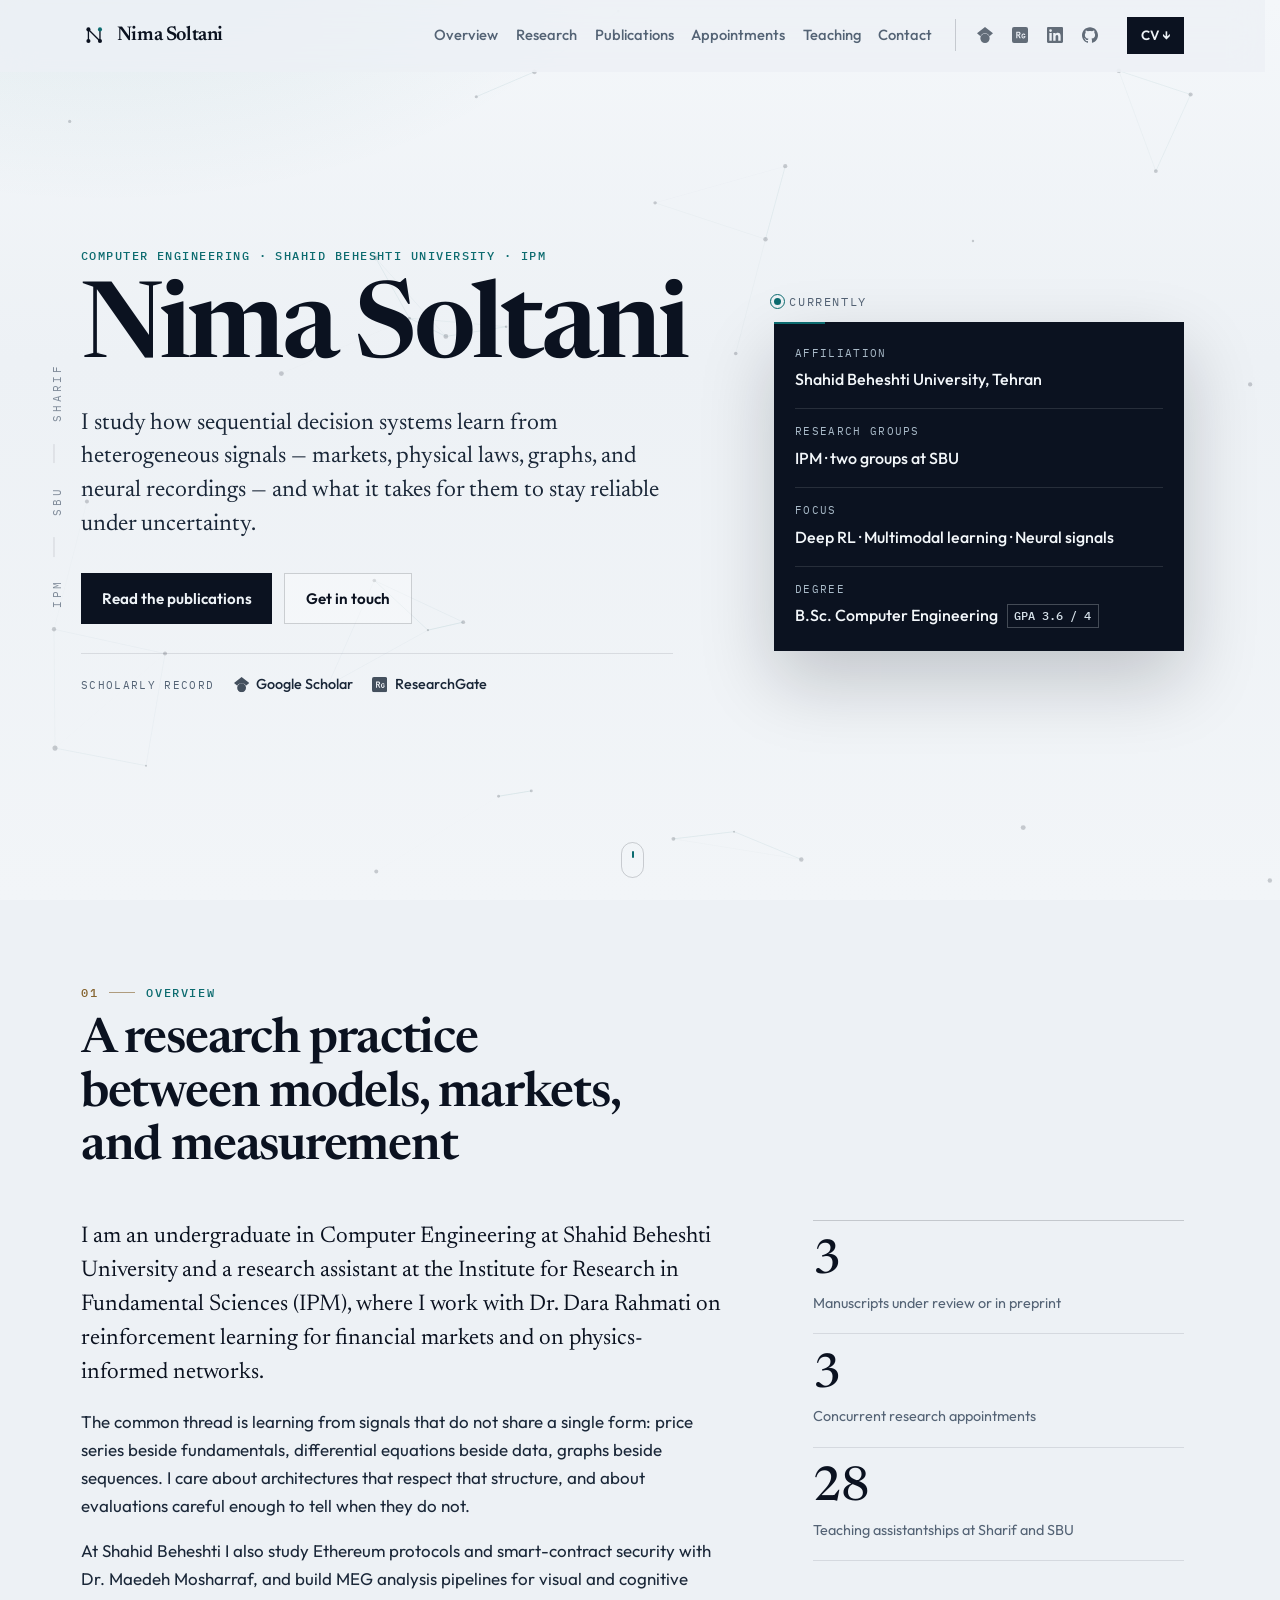
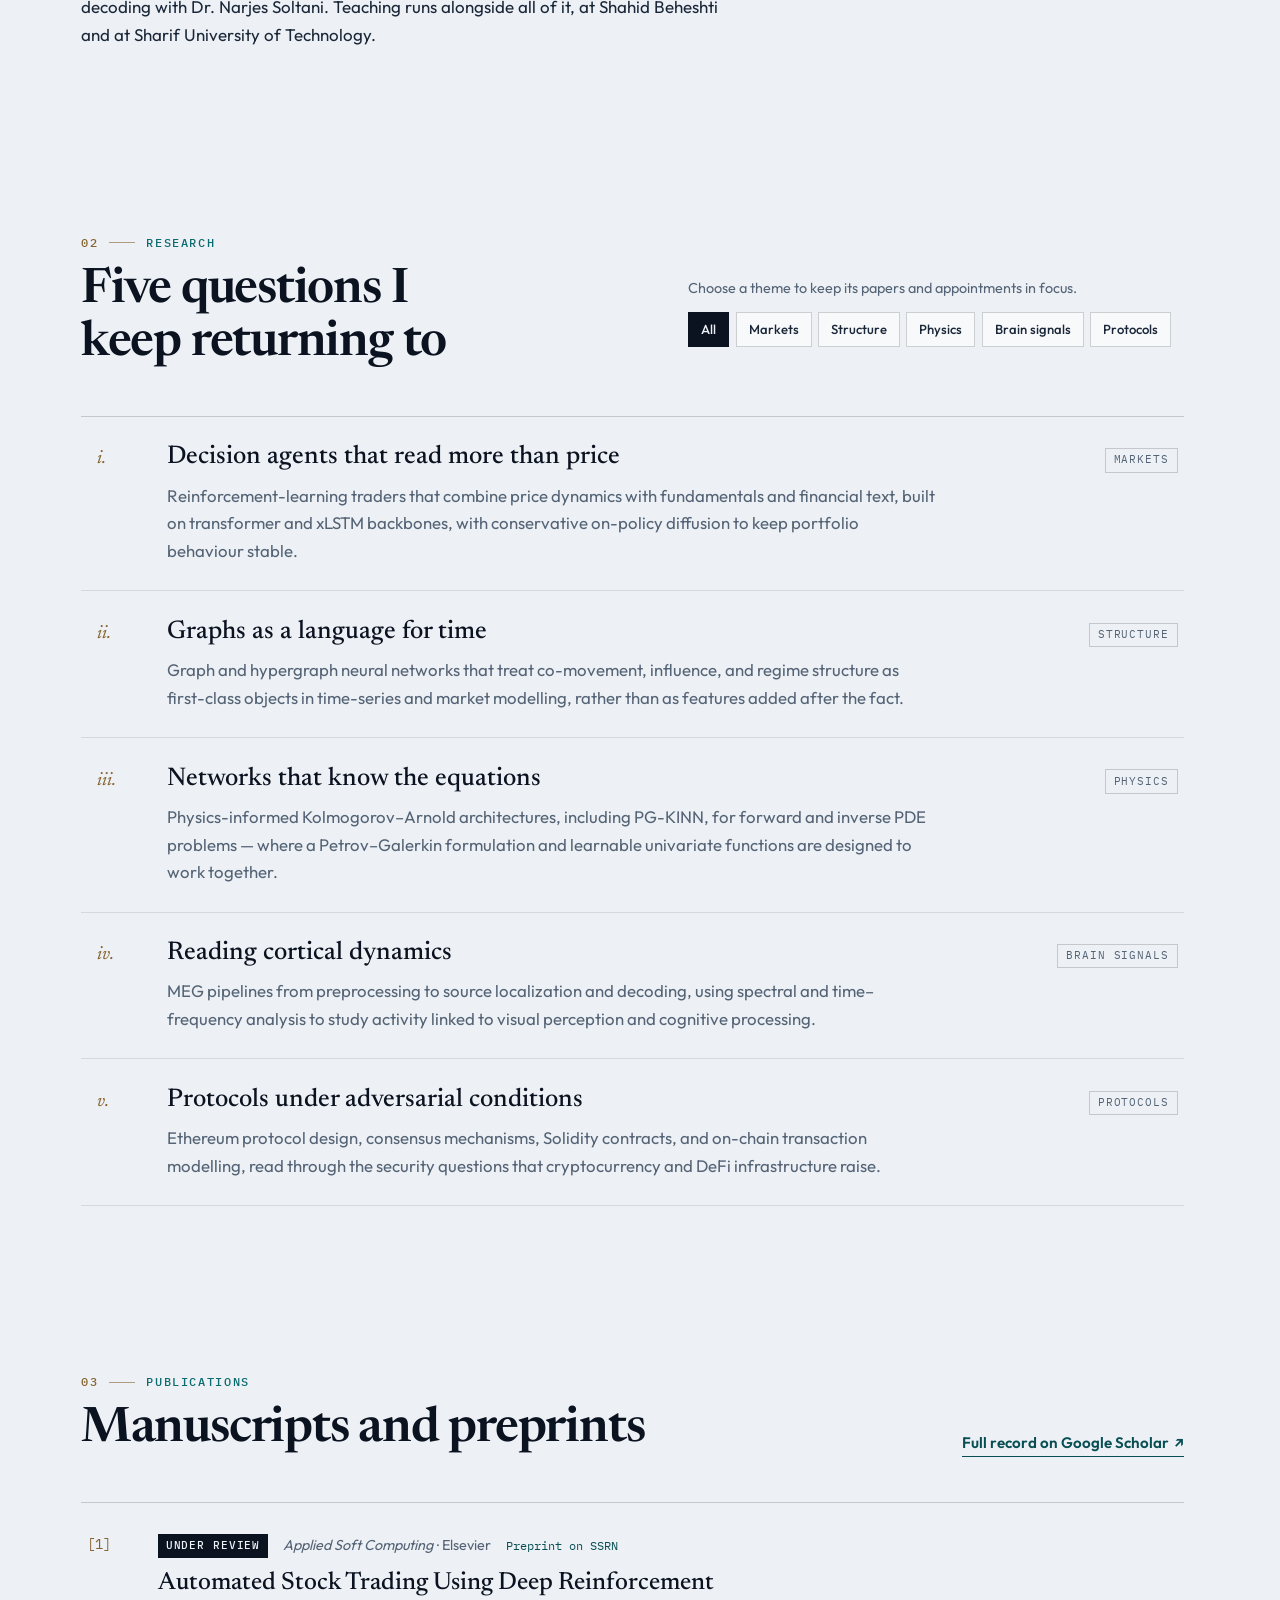
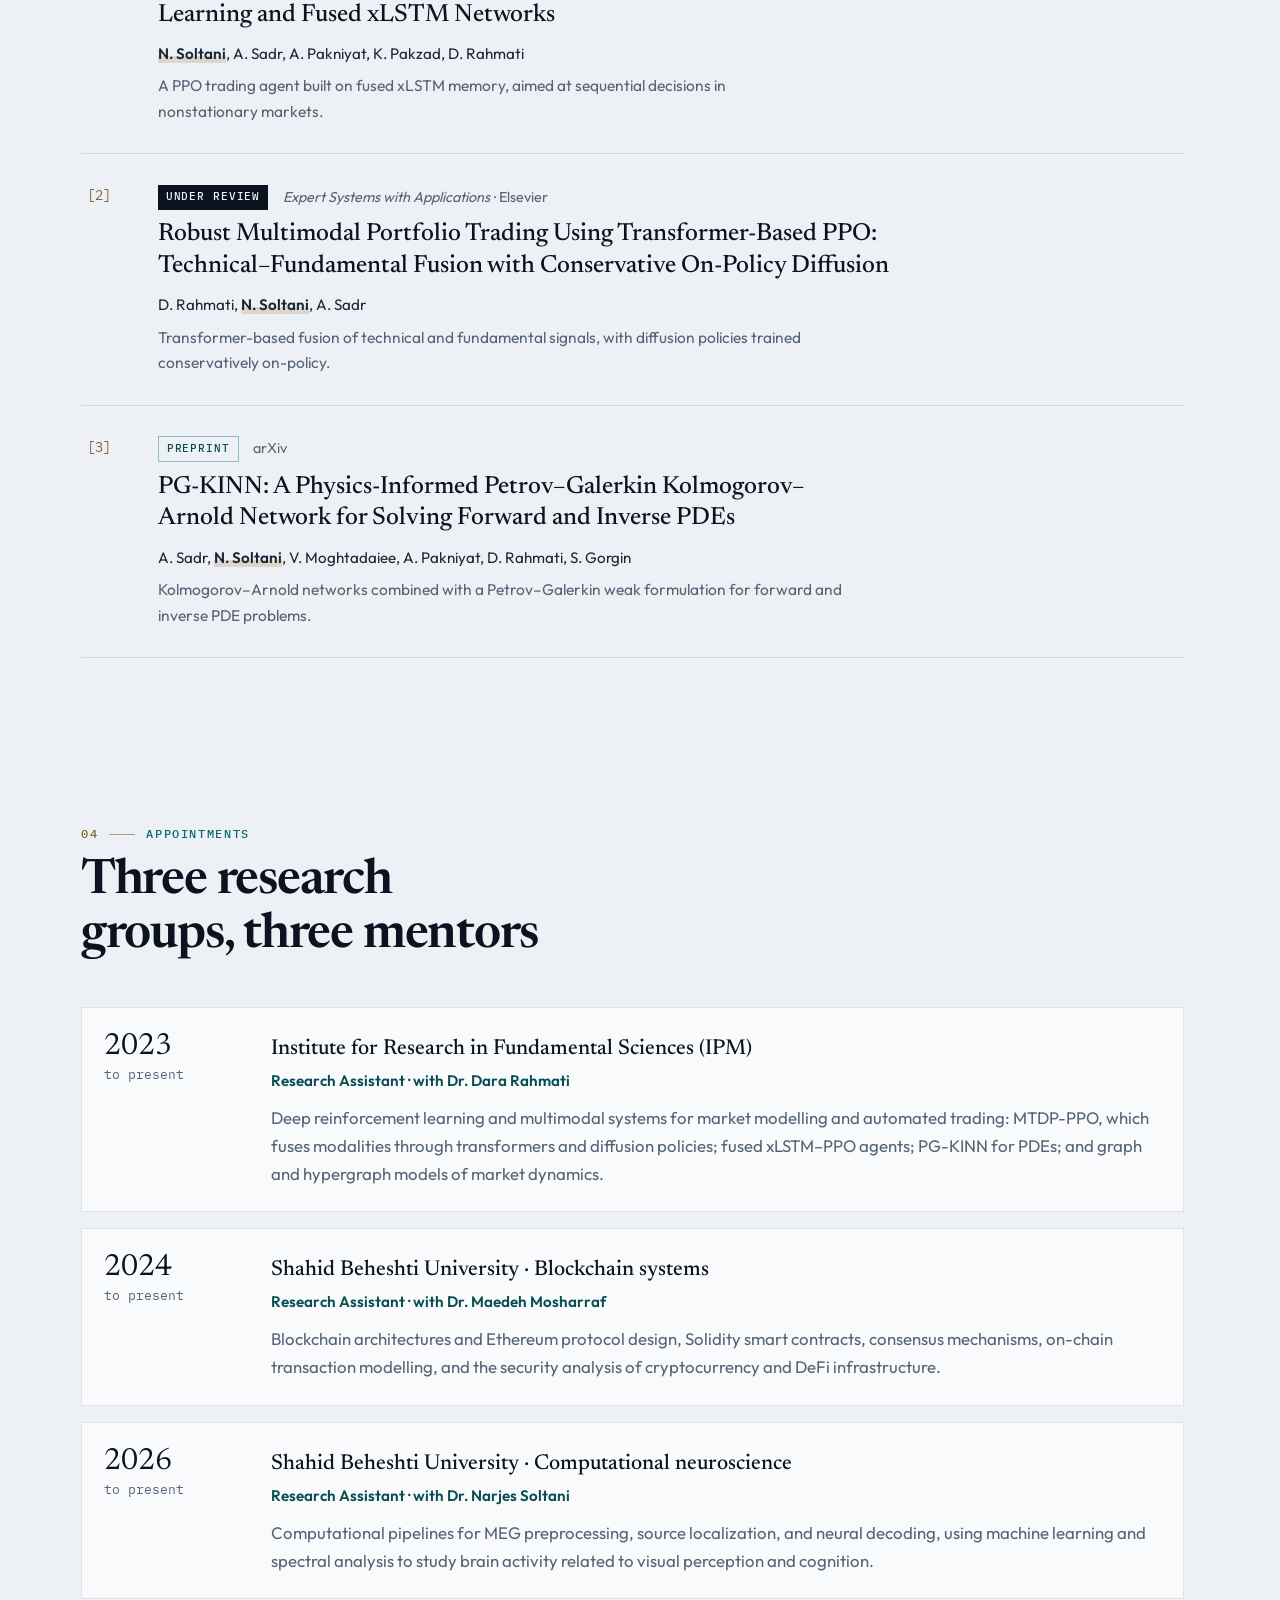
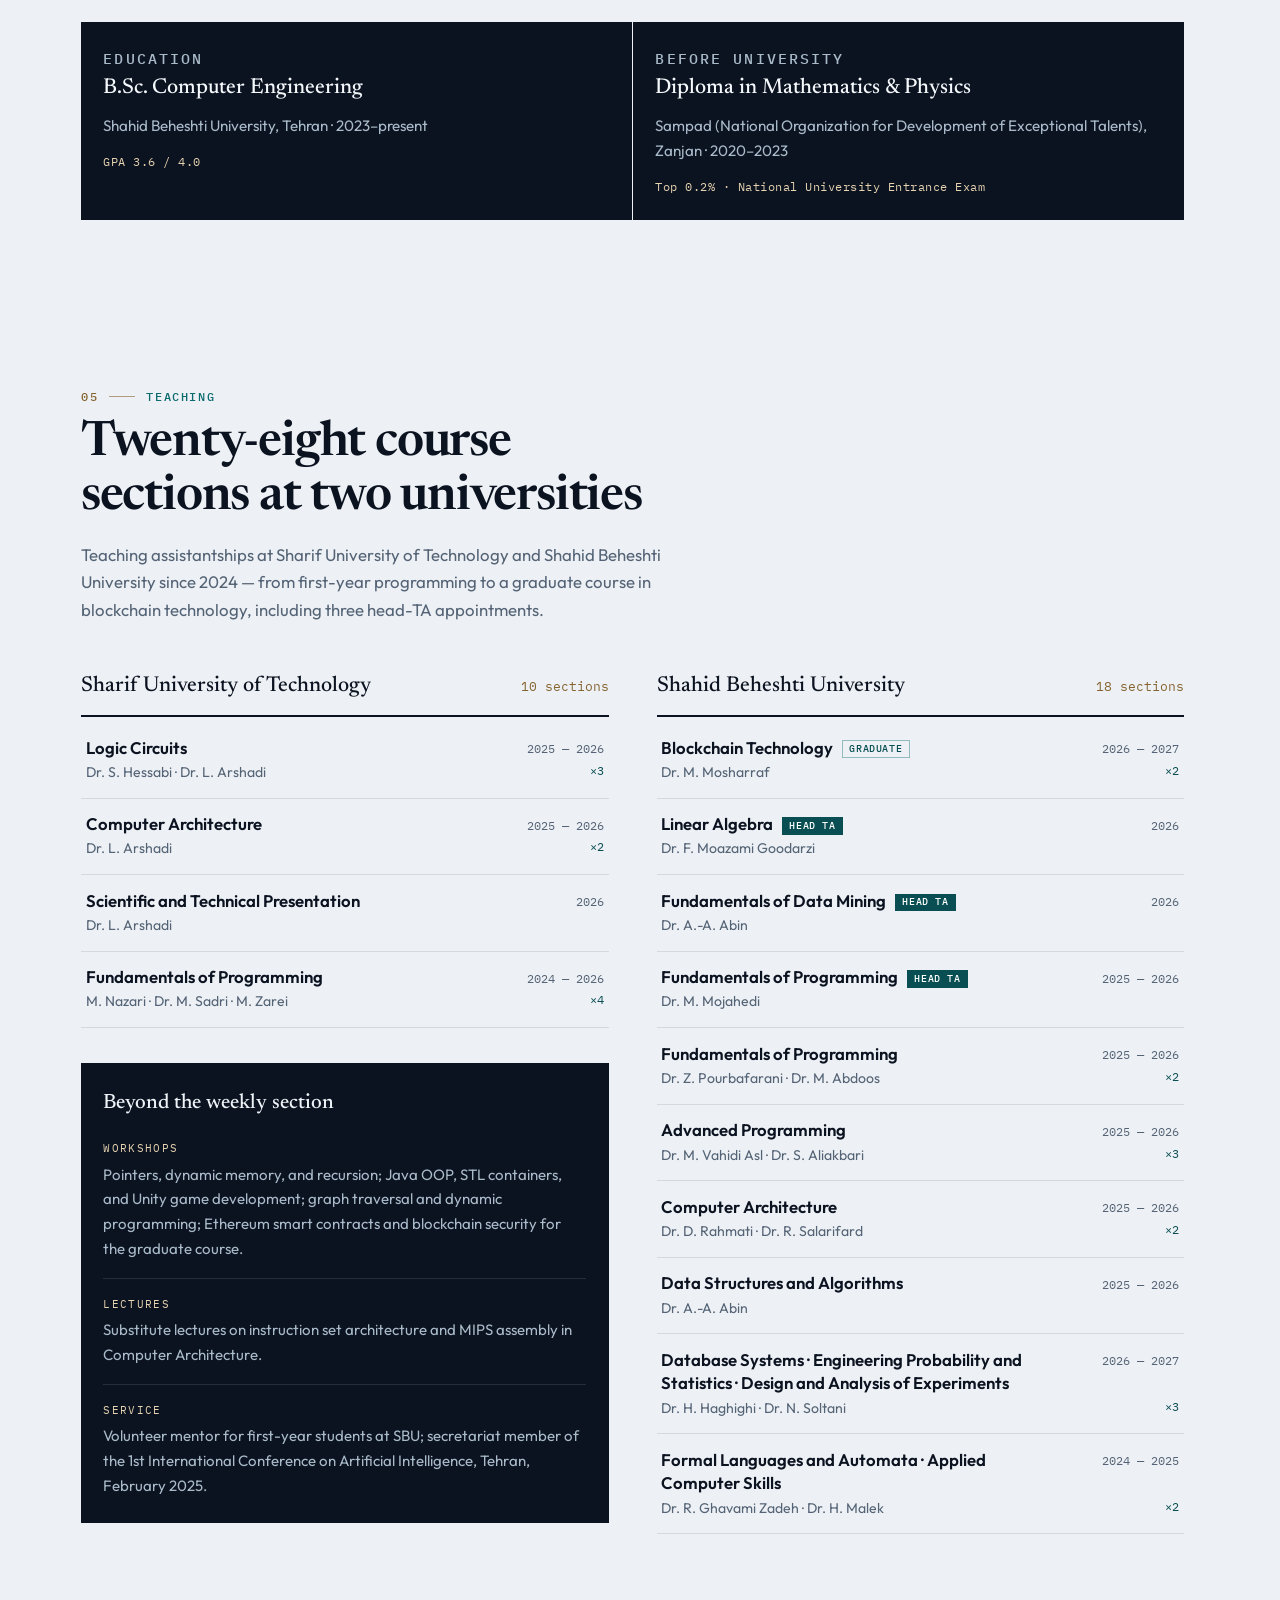
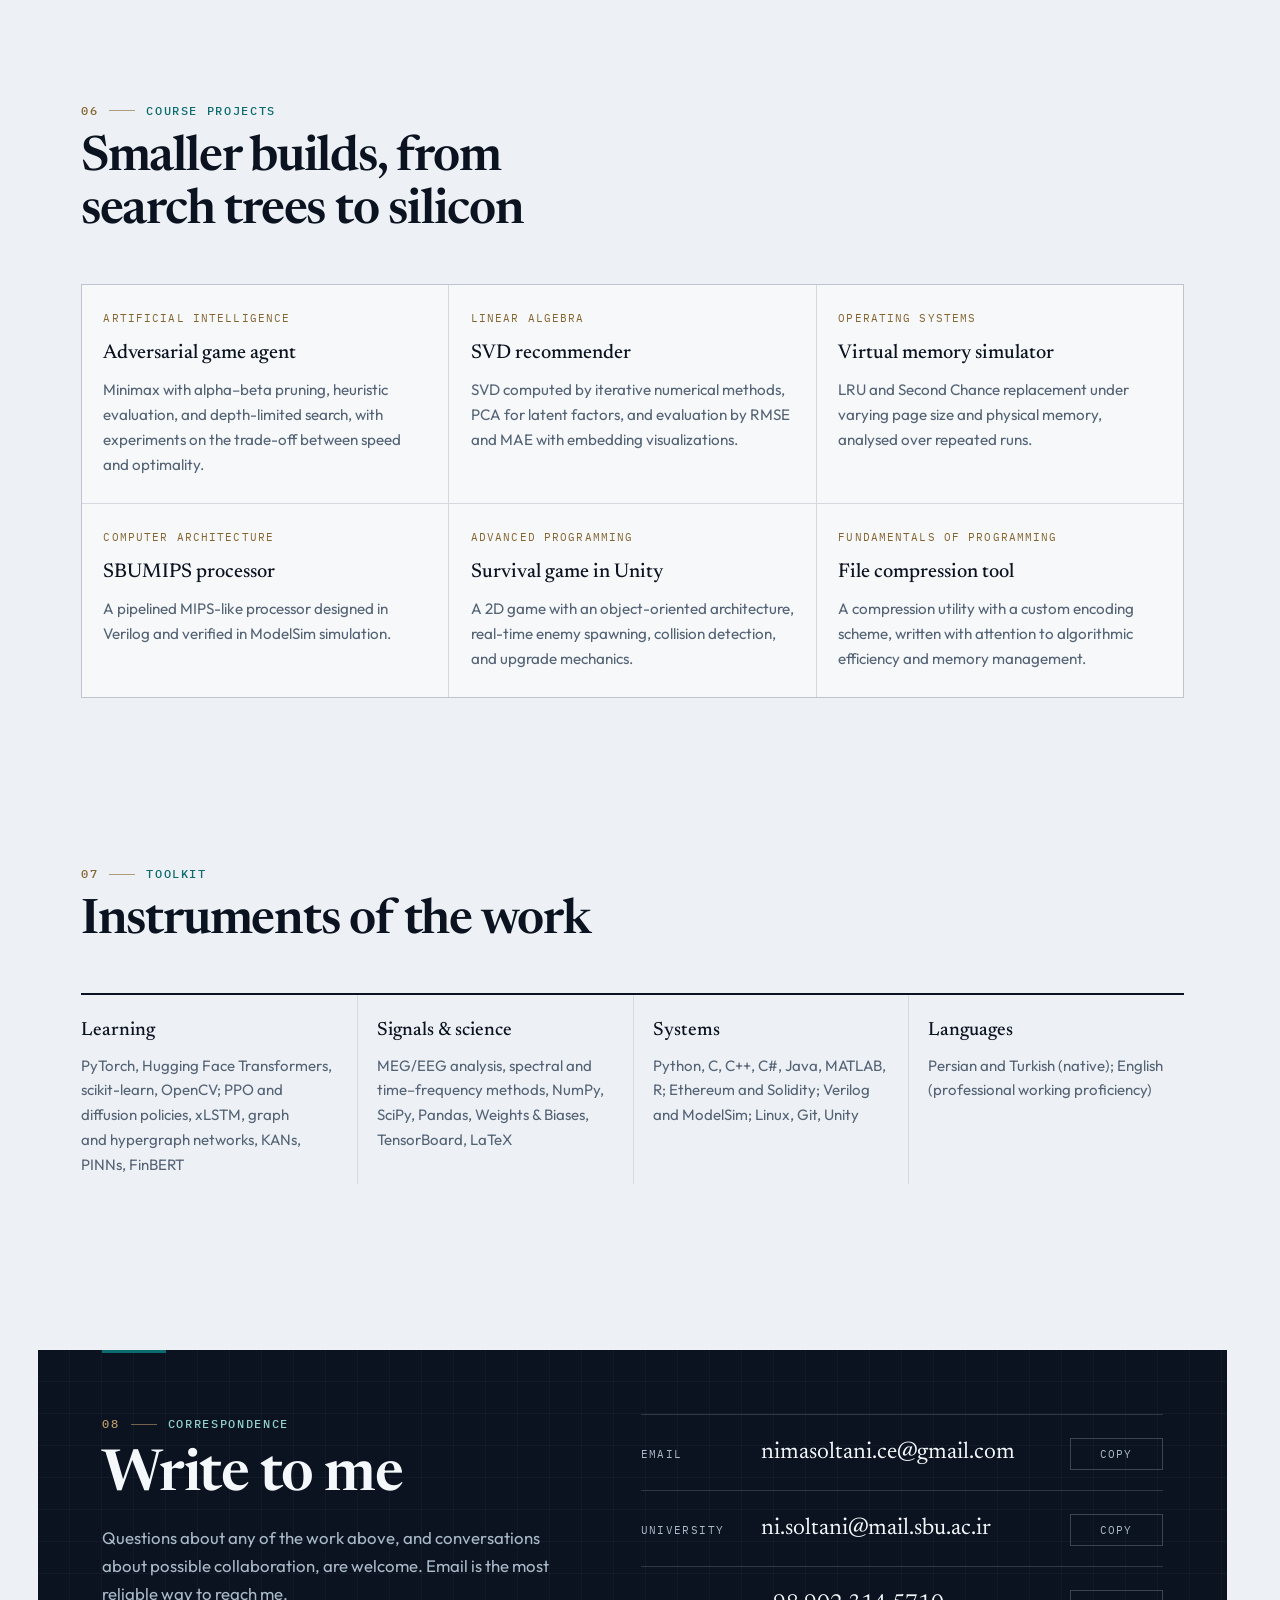
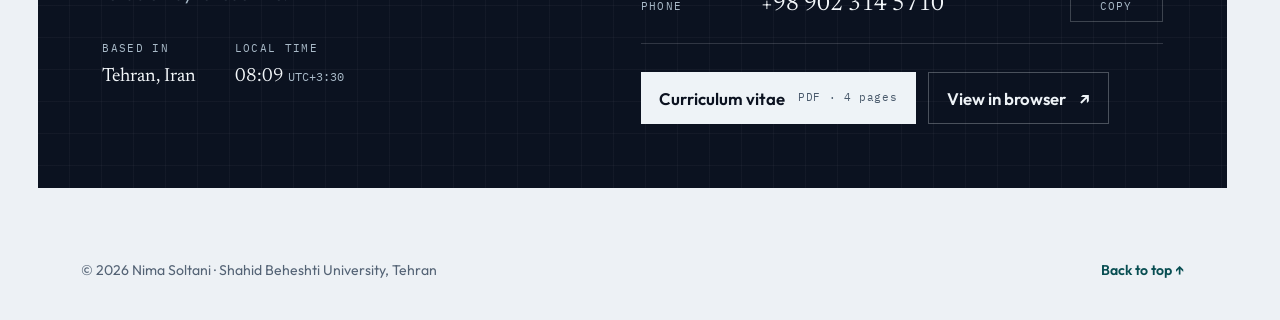
==== commit 2c335a78: "Detail polish: shared content edge, typography, motion, print styles - Header, hero, contact and foo" ====
--- a/index.html
+++ b/index.html
@@ -61,7 +61,7 @@
 
   <svg width="0" height="0" class="sprite" aria-hidden="true" focusable="false">
     <symbol id="i-scholar" viewBox="0 0 24 24"><path d="M5.242 13.769 0 9.5 12 0l12 9.5-5.242 4.269C17.548 11.249 14.978 9.5 12 9.5c-2.977 0-5.548 1.748-6.758 4.269zM12 10a7 7 0 1 0 0 14 7 7 0 0 0 0-14z"/></symbol>
-    <symbol id="i-rg" viewBox="0 0 24 24"><rect x="1" y="1" width="22" height="22" rx="3" fill="none" stroke="currentColor" stroke-width="2"/><path d="M6.4 17V7.2h3.3c2 0 3.1 1 3.1 2.7 0 1.3-.7 2.2-1.9 2.5l2.2 4.6h-1.9l-2-4.3H8v4.3H6.4zM8 11.4h1.6c1 0 1.5-.5 1.5-1.4S10.6 8.6 9.6 8.6H8v2.8zM17.2 17.2c-1.9 0-3-1.3-3-3.6 0-2.3 1.2-3.7 3.1-3.7 1.4 0 2.4.8 2.6 2.1h-1.5c-.2-.6-.6-.9-1.2-.9-.9 0-1.5.9-1.5 2.4 0 1.6.6 2.4 1.6 2.4.8 0 1.3-.5 1.3-1.3v-.1h-1.4v-1.1h2.9v.6c0 2-1.1 3.2-2.9 3.2z"/></symbol>
+    <symbol id="i-rg" viewBox="0 0 24 24"><path fill-rule="evenodd" d="M3 0h18a3 3 0 0 1 3 3v18a3 3 0 0 1-3 3H3a3 3 0 0 1-3-3V3a3 3 0 0 1 3-3zM6.4 17V7.2h3.3c2 0 3.1 1 3.1 2.7 0 1.3-.7 2.2-1.9 2.5l2.2 4.6h-1.9l-2-4.3H8v4.3H6.4zM8 11.4h1.6c1 0 1.5-.5 1.5-1.4S10.6 8.6 9.6 8.6H8v2.8zM17.2 17.2c-1.9 0-3-1.3-3-3.6 0-2.3 1.2-3.7 3.1-3.7 1.4 0 2.4.8 2.6 2.1h-1.5c-.2-.6-.6-.9-1.2-.9-.9 0-1.5.9-1.5 2.4 0 1.6.6 2.4 1.6 2.4.8 0 1.3-.5 1.3-1.3v-.1h-1.4v-1.1h2.9v.6c0 2-1.1 3.2-2.9 3.2z"/></symbol>
     <symbol id="i-linkedin" viewBox="0 0 24 24"><path d="M20.447 20.452h-3.554v-5.569c0-1.328-.027-3.037-1.852-3.037-1.853 0-2.136 1.445-2.136 2.939v5.667H9.351V9h3.414v1.561h.046c.477-.9 1.637-1.85 3.37-1.85 3.601 0 4.267 2.37 4.267 5.455v6.286zM5.337 7.433a2.064 2.064 0 1 1 0-4.128 2.064 2.064 0 0 1 0 4.128zm1.782 13.019H3.555V9h3.564v11.452zM22.225 0H1.771C.792 0 0 .774 0 1.729v20.542C0 23.227.792 24 1.771 24h20.451C23.2 24 24 23.227 24 22.271V1.729C24 .774 23.2 0 22.222 0h.003z"/></symbol>
     <symbol id="i-github" viewBox="0 0 24 24"><path d="M12 .297c-6.63 0-12 5.373-12 12 0 5.303 3.438 9.8 8.205 11.385.6.113.82-.258.82-.577 0-.285-.01-1.04-.015-2.04-3.338.724-4.042-1.61-4.042-1.61C4.422 18.07 3.633 17.7 3.633 17.7c-1.087-.744.084-.729.084-.729 1.205.084 1.838 1.236 1.838 1.236 1.07 1.835 2.809 1.305 3.495.998.108-.776.417-1.305.76-1.605-2.665-.3-5.466-1.332-5.466-5.93 0-1.31.465-2.38 1.235-3.22-.135-.303-.54-1.523.105-3.176 0 0 1.005-.322 3.3 1.23.96-.267 1.98-.399 3-.405 1.02.006 2.04.138 3 .405 2.28-1.552 3.285-1.23 3.285-1.23.645 1.653.24 2.873.12 3.176.765.84 1.23 1.91 1.23 3.22 0 4.61-2.805 5.625-5.475 5.92.42.36.81 1.096.81 2.22 0 1.606-.015 2.896-.015 3.286 0 .315.21.69.825.57C20.565 22.092 24 17.592 24 12.297c0-6.627-5.373-12-12-12"/></symbol>
   </svg>
@@ -94,6 +94,7 @@
         <li><a href="https://github.com/Nimasol42" target="_blank" rel="noopener" aria-label="GitHub (opens in a new tab)" data-tip="GitHub"><svg aria-hidden="true"><use href="#i-github"/></svg></a></li>
       </ul>
       <a class="cv-link" href="assets/CV-Nima-Soltani.pdf" download>CV <span aria-hidden="true">↓</span></a>
+      <span class="nav-indicator" aria-hidden="true"></span>
     </nav>
   </header>
 
@@ -106,11 +107,10 @@
       </div>
 
       <div class="hero__body">
-        <p class="hero__eyebrow reveal" data-reveal>Computer Engineering · Shahid Beheshti University · IPM</p>
+        <p class="hero__eyebrow reveal" data-reveal>Computer&nbsp;Engineering · Shahid&nbsp;Beheshti&nbsp;University · IPM</p>
         <h1 id="hero-name" class="hero__name reveal" data-reveal>Nima Soltani</h1>
         <p class="hero__statement reveal" data-reveal>
-          I study how sequential decision systems learn from heterogeneous signals —
-          markets, physical laws, graphs, and neural recordings — and what it takes
+          I study how sequential decision systems learn from heterogeneous signals — markets, physical laws, graphs, and neural recordings — and what it takes
           for them to stay reliable under uncertainty.
         </p>
 
@@ -135,7 +135,7 @@
           </div>
           <div class="glance__item">
             <dt>Research groups</dt>
-            <dd>IPM · two research groups at SBU</dd>
+            <dd>IPM · two groups at SBU</dd>
           </div>
           <div class="glance__item">
             <dt>Focus</dt>
@@ -201,7 +201,7 @@
           <h2 id="themes-title">Five questions I keep returning to</h2>
         </div>
         <div class="filter">
-          <p class="filter__hint" id="filterHint">Follow a thread through the page — related papers and appointments stay in focus.</p>
+          <p class="filter__hint" id="filterHint">Choose a theme to keep its papers and appointments in focus.</p>
           <div class="theme-switch" role="group" aria-label="Highlight work by theme" aria-describedby="filterHint">
             <button type="button" class="theme-pill is-active" data-topic="all" aria-pressed="true">All</button>
             <button type="button" class="theme-pill" data-topic="markets" aria-pressed="false">Markets</button>
@@ -245,7 +245,7 @@
             <h3>Networks that know the equations</h3>
             <p>
               Physics-informed Kolmogorov–Arnold architectures, including PG-KINN, for forward
-              and inverse PDE problems — where a Petrov–Galerkin formulation and learnable
+              and inverse PDE problems — where a Petrov–Galerkin formulation and learnable
               univariate functions are designed to work together.
             </p>
           </div>
@@ -331,7 +331,7 @@
       <div class="appointments">
         <article class="appointment reveal" data-reveal data-topics="markets structure physics">
           <div class="appointment__when">
-            <time datetime="2023">2023</time><span>— Present</span>
+            <time datetime="2023">2023</time><span>to present</span>
           </div>
           <div>
             <h3>Institute for Research in Fundamental Sciences (IPM)</h3>
@@ -346,7 +346,7 @@
         </article>
         <article class="appointment reveal" data-reveal data-topics="chain">
           <div class="appointment__when">
-            <time datetime="2024">2024</time><span>— Present</span>
+            <time datetime="2024">2024</time><span>to present</span>
           </div>
           <div>
             <h3>Shahid Beheshti University · Blockchain systems</h3>
@@ -360,7 +360,7 @@
         </article>
         <article class="appointment reveal" data-reveal data-topics="brain">
           <div class="appointment__when">
-            <time datetime="2026">2026</time><span>— Present</span>
+            <time datetime="2026">2026</time><span>to present</span>
           </div>
           <div>
             <h3>Shahid Beheshti University · Computational neuroscience</h3>
@@ -378,13 +378,13 @@
         <div class="education__item">
           <p class="kicker kicker--light">Education</p>
           <h3>B.Sc. Computer Engineering</h3>
-          <p>Shahid Beheshti University, Tehran · 2023 — Present</p>
+          <p>Shahid Beheshti University, Tehran · 2023–present</p>
           <p class="education__mark">GPA 3.6 / 4.0</p>
         </div>
         <div class="education__item">
           <p class="kicker kicker--light">Before university</p>
           <h3>Diploma in Mathematics &amp; Physics</h3>
-          <p>Sampad (National Organization for Development of Exceptional Talents), Zanjan · 2020 — 2023</p>
+          <p>Sampad (National Organization for Development of Exceptional Talents), Zanjan · 2020–2023</p>
           <p class="education__mark">Top 0.2% · National University Entrance Exam</p>
         </div>
       </div>
@@ -584,9 +584,8 @@
           <p class="kicker kicker--light"><span class="kicker__no">08</span>Correspondence</p>
           <h2 id="contact-title">Write to me</h2>
           <p>
-            I am glad to hear from researchers and students interested in reinforcement learning,
-            multimodal and physics-informed models, neural signals, or blockchain systems.
-            Email is the most reliable way to reach me.
+            Questions about any of the work above, and conversations about possible
+            collaboration, are welcome. Email is the most reliable way to reach me.
           </p>
           <dl class="contact__facts">
             <div>
@@ -603,17 +602,17 @@
         <div class="contact__channels">
           <div class="channel">
             <span class="channel__label">Email</span>
-            <a class="channel__value" href="mailto:nimasoltani.ce@gmail.com">nimasoltani.ce@gmail.com</a>
+            <a class="channel__value" href="mailto:nimasoltani.ce@gmail.com" translate="no">nimasoltani.ce@gmail.com</a>
             <button class="channel__copy" type="button" data-copy="nimasoltani.ce@gmail.com" aria-label="Copy email address nimasoltani.ce@gmail.com">Copy</button>
           </div>
           <div class="channel">
             <span class="channel__label">University</span>
-            <a class="channel__value" href="mailto:ni.soltani@mail.sbu.ac.ir">ni.soltani@mail.sbu.ac.ir</a>
+            <a class="channel__value" href="mailto:ni.soltani@mail.sbu.ac.ir" translate="no">ni.soltani@mail.sbu.ac.ir</a>
             <button class="channel__copy" type="button" data-copy="ni.soltani@mail.sbu.ac.ir" aria-label="Copy university email address ni.soltani@mail.sbu.ac.ir">Copy</button>
           </div>
           <div class="channel">
             <span class="channel__label">Phone</span>
-            <a class="channel__value" href="tel:+989023145710">+98 902 314 5710</a>
+            <a class="channel__value" href="tel:+989023145710" translate="no">+98&nbsp;902&nbsp;314&nbsp;5710</a>
             <button class="channel__copy" type="button" data-copy="+98 902 314 5710" aria-label="Copy phone number +98 902 314 5710">Copy</button>
           </div>
           <p class="sr-only" id="copyStatus" aria-live="polite"></p>
--- a/css/styles.css
+++ b/css/styles.css
@@ -1,3 +1,21 @@
+@font-face {
+  font-family: "Newsreader Fallback";
+  src: local("Times New Roman"), local("TimesNewRomanPSMT"), local("Liberation Serif");
+  size-adjust: 105.3%;
+  ascent-override: 69.8%;
+  descent-override: 25.2%;
+  line-gap-override: 0%;
+}
+
+@font-face {
+  font-family: "Outfit Fallback";
+  src: local("Arial"), local("ArialMT"), local("Liberation Sans");
+  size-adjust: 98%;
+  ascent-override: 102%;
+  descent-override: 26.5%;
+  line-gap-override: 0%;
+}
+
 :root {
   --bg: #edf1f5;
   --bg-deep: #dfe5ec;
@@ -15,14 +33,31 @@
   --panel: rgba(255, 255, 255, 0.64);
   --dark: #0b1220;
   --light: #eef3f7;
+  --on-dark: #f3f7fa;
   --on-dark-muted: #a9bac8;
+  --on-dark-line: rgba(238, 243, 247, 0.14);
+  --teal-light: #8fd0cb;
+  --sand-light: #e6d3b0;
   --header: 4.5rem;
   --max: 1180px;
-  --display: "Newsreader", "Times New Roman", serif;
-  --sans: "Outfit", "Segoe UI", system-ui, sans-serif;
+  --gutter: clamp(1rem, 3vw, 2.5rem);
+  --edge: max(var(--gutter), calc((100% - var(--max)) / 2 + var(--gutter)));
+  --display: "Newsreader", "Newsreader Fallback", "Times New Roman", serif;
+  --sans: "Outfit", "Outfit Fallback", "Segoe UI", system-ui, sans-serif;
   --mono: "IBM Plex Mono", ui-monospace, "Cascadia Mono", Consolas, monospace;
+  --track: 0.12em;
   --ease: cubic-bezier(0.16, 1, 0.3, 1);
+  --ease-out: cubic-bezier(0.22, 0.61, 0.36, 1);
+  --t-fast: 0.2s;
+  --t: 0.35s;
   --focus: 0 0 0 2px var(--bg), 0 0 0 4px var(--teal);
+}
+
+.glance,
+.education,
+.workshop,
+.contact__frame {
+  --focus: 0 0 0 2px var(--dark), 0 0 0 4px var(--teal-light);
 }
 
 *,
@@ -33,7 +68,18 @@
   scroll-behavior: smooth;
   scroll-padding-top: calc(var(--header) + 1rem);
   -webkit-text-size-adjust: 100%;
-}
+  scrollbar-color: rgba(11, 18, 32, 0.3) var(--bg);
+  scrollbar-gutter: stable;
+}
+
+::-webkit-scrollbar { width: 10px; height: 10px; }
+::-webkit-scrollbar-track { background: var(--bg); }
+::-webkit-scrollbar-thumb {
+  background: rgba(11, 18, 32, 0.28);
+  border: 3px solid var(--bg);
+  border-radius: 10px;
+}
+::-webkit-scrollbar-thumb:hover { background: var(--teal); }
 
 body {
   margin: 0;
@@ -58,11 +104,19 @@
 }
 
 a { color: inherit; }
-button { font: inherit; color: inherit; }
+button { font: inherit; color: inherit; -webkit-tap-highlight-color: transparent; }
 strong, b { font-weight: 600; }
 dl, dd { margin: 0; }
 
-::selection { background: rgba(12, 107, 111, 0.2); }
+h1, h2, h3 { text-wrap: balance; font-kerning: normal; }
+p, dd, li { text-wrap: pretty; }
+
+::selection { background: rgba(12, 107, 111, 0.2); color: var(--ink); }
+
+.glance ::selection,
+.education ::selection,
+.workshop ::selection,
+.contact__frame ::selection { background: rgba(143, 208, 203, 0.32); color: #fff; }
 
 :focus-visible {
   outline: none;
@@ -128,17 +182,18 @@
   align-items: center;
   justify-content: space-between;
   gap: 1rem;
-  padding: 0 clamp(1rem, 3vw, 2.5rem);
+  padding: 0 var(--edge);
   background: rgba(237, 241, 245, 0.8);
   -webkit-backdrop-filter: blur(16px) saturate(1.2);
   backdrop-filter: blur(16px) saturate(1.2);
   border-bottom: 1px solid transparent;
-  transition: border-color 0.3s var(--ease), background 0.3s var(--ease);
+  transition: border-color var(--t) var(--ease), background var(--t) var(--ease), box-shadow var(--t) var(--ease);
 }
 
 .site-header.is-scrolled {
   border-bottom-color: var(--line);
   background: rgba(237, 241, 245, 0.94);
+  box-shadow: 0 12px 28px -24px rgba(11, 18, 32, 0.45);
 }
 
 .mark {
@@ -186,17 +241,33 @@
   right: 0;
   bottom: 0;
   height: 1px;
-  background: var(--teal);
+  background: var(--line-2);
   transform: scaleX(0);
   transform-origin: 0 50%;
-  transition: transform 0.35s var(--ease);
+  transition: transform var(--t) var(--ease);
 }
 
 .site-nav > a:hover,
 .site-nav > a.is-active { color: var(--ink); }
 
-.site-nav > a:hover::after,
-.site-nav > a.is-active::after { transform: scaleX(1); }
+.site-nav > a:hover::after { transform: scaleX(1); }
+
+.site-nav { position: relative; }
+
+.nav-indicator {
+  position: absolute;
+  left: 0;
+  top: 0;
+  width: 1px;
+  height: 2px;
+  background: var(--teal);
+  opacity: 0;
+  transform-origin: 0 50%;
+  pointer-events: none;
+  transition: transform 0.5s var(--ease), opacity var(--t) var(--ease);
+}
+
+.nav-indicator.is-ready { opacity: 1; }
 
 .nav-social {
   display: inline-flex;
@@ -319,19 +390,22 @@
 /* Hero */
 .hero {
   position: relative;
-  max-width: 1400px;
+  max-width: var(--max);
   margin: 0 auto;
   min-height: calc(100svh - var(--header));
   display: grid;
-  grid-template-columns: auto minmax(0, 1.25fr) minmax(280px, 0.8fr);
-  gap: clamp(1rem, 3vw, 3rem);
-  padding: clamp(1.5rem, 4vw, 3.5rem) clamp(1rem, 3vw, 2.5rem) clamp(3rem, 7vw, 5rem);
+  grid-template-columns: minmax(0, 1.25fr) minmax(280px, 0.8fr);
+  gap: clamp(1.5rem, 4vw, 4rem);
+  padding: clamp(1.5rem, 4vw, 3.5rem) var(--gutter) clamp(3rem, 7vw, 5rem);
   align-items: center;
 }
 
 .hero__rail {
+  position: absolute;
+  left: 0.35rem;
+  top: 50%;
   writing-mode: vertical-rl;
-  transform: rotate(180deg);
+  transform: translateY(-50%) rotate(180deg);
   display: flex;
   gap: 1.4rem;
   color: var(--muted);
@@ -365,7 +439,8 @@
 .hero__name {
   margin: 0;
   font-family: var(--display);
-  font-size: clamp(3.4rem, 9vw, 7.2rem);
+  font-size: clamp(2.9rem, 8.6vw, 6.6rem);
+  white-space: nowrap;
   font-weight: 600;
   line-height: 0.92;
   letter-spacing: -0.035em;
@@ -444,6 +519,9 @@
 }
 
 .btn:hover { transform: translateY(-2px); }
+.btn:active,
+.cv-link:active,
+.contact-cv:active { transform: translateY(0); transition-duration: 0.08s; }
 
 .btn--solid {
   background: var(--ink);
@@ -709,6 +787,7 @@
 }
 
 .stat dd {
+  font-variant-numeric: lining-nums tabular-nums;
   font-family: var(--display);
   font-size: 3rem;
   font-weight: 500;
@@ -778,6 +857,7 @@
 .theme {
   position: relative;
   display: grid;
+  align-items: baseline;
   grid-template-columns: 4rem minmax(0, 1fr) auto;
   gap: 1rem;
   padding: 1.6rem 0.4rem;
@@ -867,6 +947,7 @@
 .writing {
   position: relative;
   display: grid;
+  align-items: baseline;
   grid-template-columns: 3.4rem minmax(0, 1fr);
   column-gap: 1rem;
   padding: 1.8rem 0.4rem;
@@ -957,6 +1038,7 @@
 
 .appointment {
   display: grid;
+  align-items: baseline;
   grid-template-columns: 9rem 1fr;
   gap: 1.4rem;
   padding: 1.5rem 1.4rem;
@@ -1268,7 +1350,7 @@
 
 /* Contact */
 .contact {
-  max-width: 1400px;
+  max-width: calc(var(--max) + 8rem);
   padding-bottom: clamp(2.5rem, 6vw, 4rem);
 }
 
@@ -1350,7 +1432,7 @@
   display: grid;
   grid-template-columns: 6.5rem minmax(0, 1fr) auto;
   gap: 1rem;
-  align-items: center;
+  align-items: baseline;
   padding: 1.15rem 0;
   border-bottom: 1px solid rgba(238, 243, 247, 0.16);
 }
@@ -1390,10 +1472,9 @@
 
 .channel__value:hover { color: #9fe0da; }
 
-.channel__value:focus-visible { box-shadow: 0 0 0 2px var(--dark), 0 0 0 4px #5fbdb6; }
 
 .channel__copy {
-  min-width: 4.6rem;
+  min-width: 5.8rem;
   padding: 0.35rem 0.7rem;
   border: 1px solid rgba(238, 243, 247, 0.22);
   background: transparent;
@@ -1411,7 +1492,6 @@
   border-color: rgba(238, 243, 247, 0.5);
 }
 
-.channel__copy:focus-visible { box-shadow: 0 0 0 2px var(--dark), 0 0 0 4px #5fbdb6; }
 
 .channel__copy.is-done {
   background: var(--teal);
@@ -1464,12 +1544,12 @@
   color: #9fe0da;
 }
 
-.contact-cv:focus-visible { box-shadow: 0 0 0 2px var(--dark), 0 0 0 4px #5fbdb6; }
 
 .site-footer {
-  max-width: 1400px;
+  max-width: var(--max);
   margin: 0 auto;
-  padding: 0.4rem clamp(1rem, 3vw, 2.5rem) 2.4rem;
+  padding: 0.4rem var(--gutter) 2.4rem;
+  font-variant-numeric: lining-nums;
   display: flex;
   flex-wrap: wrap;
   justify-content: space-between;
@@ -1489,9 +1569,30 @@
 /* Motion */
 .js .reveal {
   opacity: 0;
-  transform: translateY(22px);
-  transition: opacity 0.85s var(--ease), transform 0.85s var(--ease);
-}
+  transform: translate3d(0, 14px, 0);
+  transition: opacity 0.9s var(--ease-out), transform 1s var(--ease);
+}
+
+.js .section__intro.reveal { transform: none; }
+
+.js .section__intro.reveal h2 {
+  clip-path: inset(0 0 100% 0);
+  transform: translate3d(0, 0.35em, 0);
+  transition: clip-path 1s var(--ease) 0.08s, transform 1s var(--ease) 0.08s;
+}
+
+.js .section__intro.reveal .kicker__no::after {
+  transform: scaleX(0);
+  transform-origin: 0 50%;
+  transition: transform 0.9s var(--ease) 0.2s;
+}
+
+.js .section__intro.reveal.is-visible h2 {
+  clip-path: inset(0 0 -0.2em 0);
+  transform: none;
+}
+
+.js .section__intro.reveal.is-visible .kicker__no::after { transform: scaleX(1); }
 
 .js .reveal.is-visible {
   opacity: 1;
@@ -1505,17 +1606,13 @@
 .js .reveal.is-visible.is-dimmed { opacity: 0.28; }
 
 /* Responsive */
+@media (max-width: 1240px) {
+  .hero__rail { display: none; }
+}
+
 @media (max-width: 1100px) {
-  .hero {
-    grid-template-columns: 1fr;
-    min-height: auto;
-    padding-bottom: clamp(3rem, 8vw, 4rem);
-  }
-
-  .hero__rail,
+  .hero { min-height: auto; }
   .hero__scroll { display: none; }
-
-  .hero__panel { max-width: 36rem; }
 
   .overview-grid,
   .teach-board,
@@ -1535,6 +1632,7 @@
 
 @media (max-width: 960px) {
   .nav-toggle { display: inline-flex; }
+  .nav-indicator { display: none; }
 
   .site-nav {
     display: none;
@@ -1547,7 +1645,7 @@
     flex-direction: column;
     align-items: stretch;
     gap: 0;
-    padding: 0.4rem clamp(1rem, 3vw, 2.5rem) 1.2rem;
+    padding: 0.4rem var(--gutter) 1.2rem;
     background: var(--paper);
     border-bottom: 1px solid var(--line-2);
     box-shadow: 0 24px 40px rgba(11, 18, 32, 0.12);
@@ -1587,8 +1685,24 @@
   }
 }
 
+@media (max-width: 900px) {
+  .hero {
+    grid-template-columns: 1fr;
+    padding-bottom: clamp(3rem, 8vw, 4rem);
+  }
+}
+
+@media (min-width: 600px) and (max-width: 900px) {
+  .glance { grid-template-columns: 1fr 1fr; column-gap: 1.6rem; }
+  .glance__item:nth-child(2) { padding-top: 0; border-top: 0; }
+}
+
 @media (max-width: 720px) {
   body { font-size: 1rem; }
+  .overview-copy p,
+  .theme p,
+  .appointment p,
+  .writing__note { hyphens: auto; -webkit-hyphens: auto; }
 
   .section__intro--split { display: block; }
   .filter { margin-top: 1.4rem; }
@@ -1638,6 +1752,10 @@
   .channel__value { font-size: 1.12rem; }
 }
 
+@media (max-width: 480px) {
+  .hero__cta .btn { flex: 1 1 100%; }
+}
+
 @media (max-width: 380px) {
   .hero__name { font-size: 3rem; }
   .teach-col li { grid-template-columns: 1fr; }
@@ -1653,16 +1771,50 @@
     animation: none !important;
     transition-duration: 0.01ms !important;
   }
-  .js .reveal {
+  .js .reveal,
+  .js .section__intro.reveal h2 {
     opacity: 1;
     transform: none;
+    clip-path: none;
   }
 }
 
 @media print {
-  .field, .progress, .site-header, .hero__scroll, .filter, .channel__copy, .skip-link { display: none !important; }
-  body { background: #fff; }
-  body::before { display: none; }
-  .js .reveal { opacity: 1; transform: none; }
-  .contact__frame { background: #fff; color: #000; border: 1px solid #ccc; }
-}
+  @page { margin: 16mm 15mm; }
+
+  html { font-size: 10pt; scroll-padding-top: 0; }
+  body { background: #fff; color: #000; line-height: 1.45; }
+  body::before,
+  .field, .progress, .site-header, .hero__scroll, .hero__rail, .hero__cta, .filter,
+  .channel__copy, .skip-link, .contact-cv--ghost, .glance__caption .pulse, .site-footer a { display: none !important; }
+
+  .js .reveal,
+  .js .section__intro.reveal h2 { opacity: 1 !important; transform: none !important; clip-path: none !important; }
+  [data-topics].is-dimmed { opacity: 1 !important; filter: none !important; }
+
+  .hero { min-height: 0; display: block; padding: 0 0 6mm; }
+  .hero__name { font-size: 28pt; }
+  .hero__statement { font-size: 12pt; }
+  .hero__panel { margin-top: 5mm; }
+  .section { padding: 6mm 0; max-width: none; }
+  .section h2 { font-size: 16pt; }
+  .section__intro { margin-bottom: 4mm; }
+
+  .glance, .education__item, .workshop, .contact__frame {
+    background: none !important;
+    color: #000 !important;
+    box-shadow: none !important;
+    border: 0.5pt solid #999;
+  }
+  .glance *, .education__item *, .workshop *, .contact__frame * { color: #000 !important; }
+  .contact__frame::before, .glance::before { display: none; }
+
+  .theme, .writing, .appointment, .studio, .teach-col li, .channel, .education__item { break-inside: avoid; }
+  h2, h3 { break-after: avoid; }
+
+  .hero__record a[href^="http"]::after,
+  .text-link[href^="http"]::after { content: " <" attr(href) ">"; font-size: 8pt; color: #444; }
+  .channel__value { font-size: 11pt; }
+  .studio-grid, .toolkit { background: none; border: 0; }
+  .studio { background: none; border: 0.5pt solid #ccc; }
+}
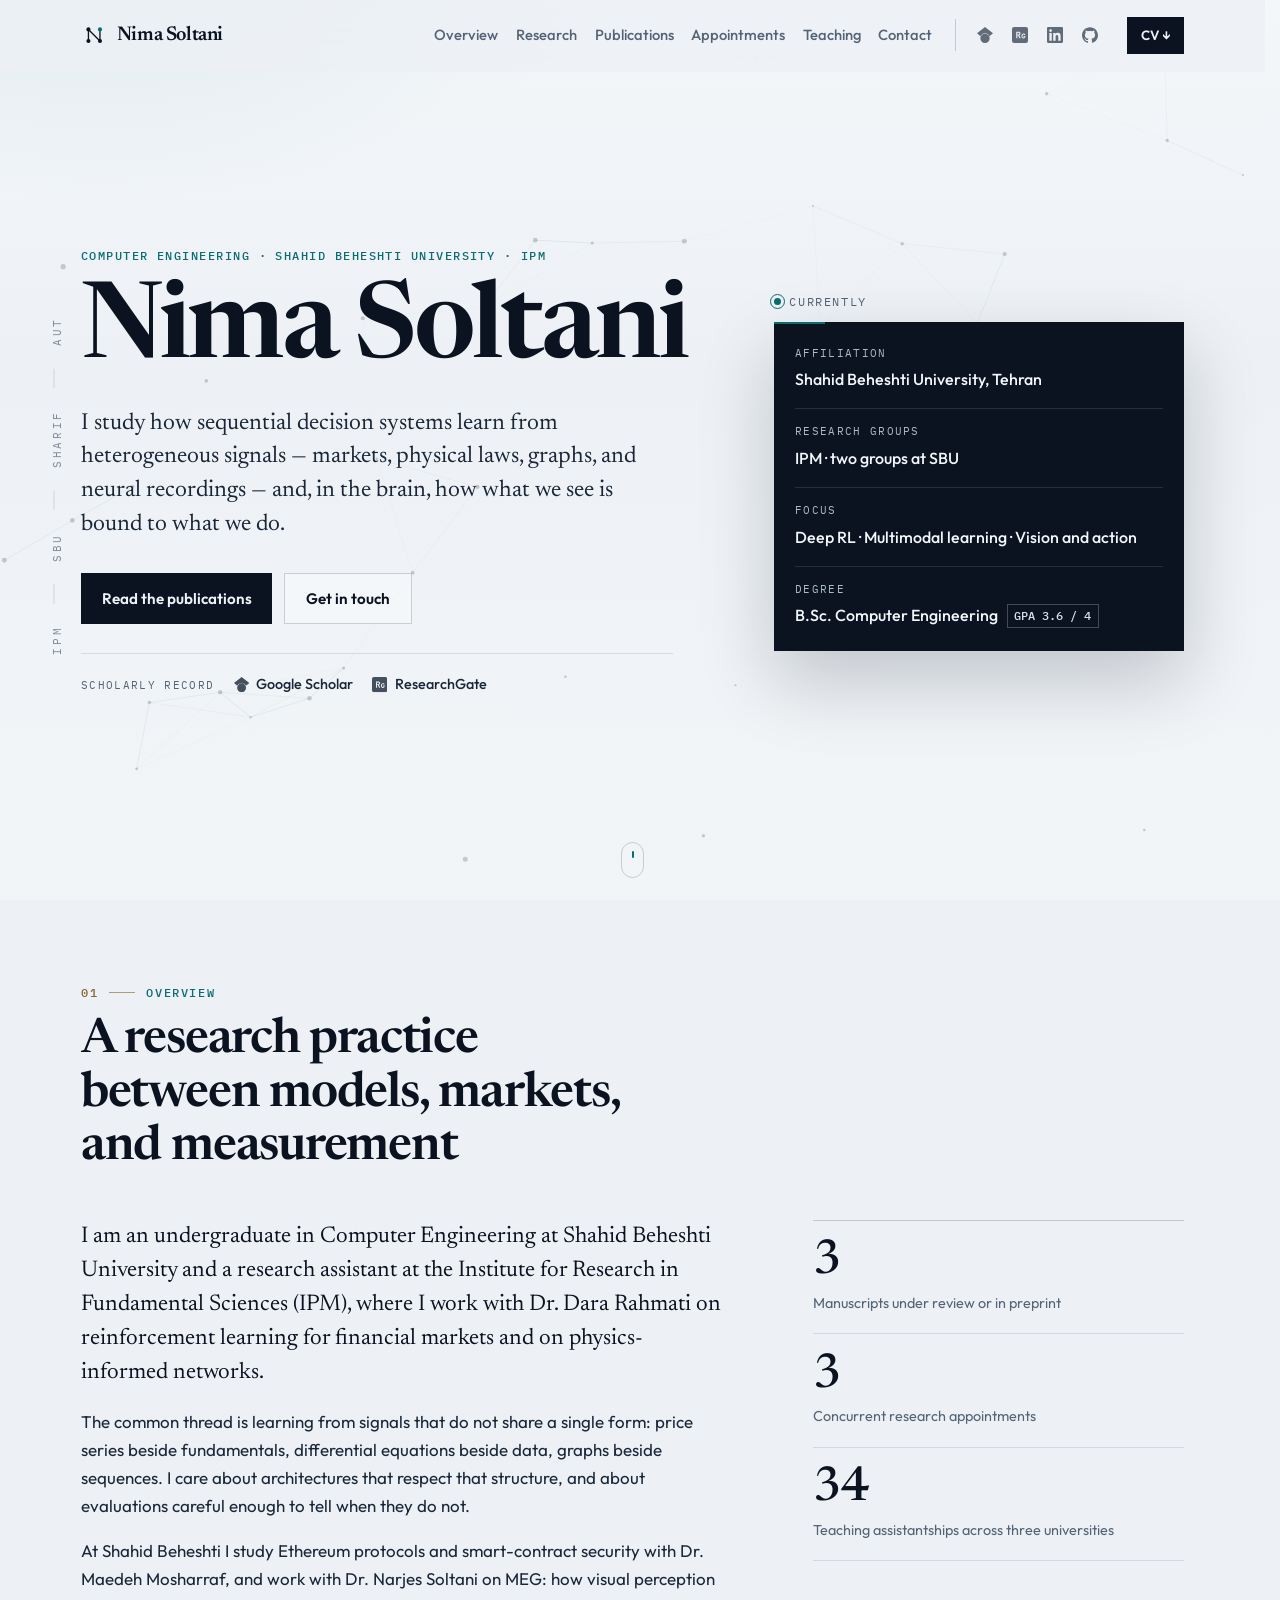
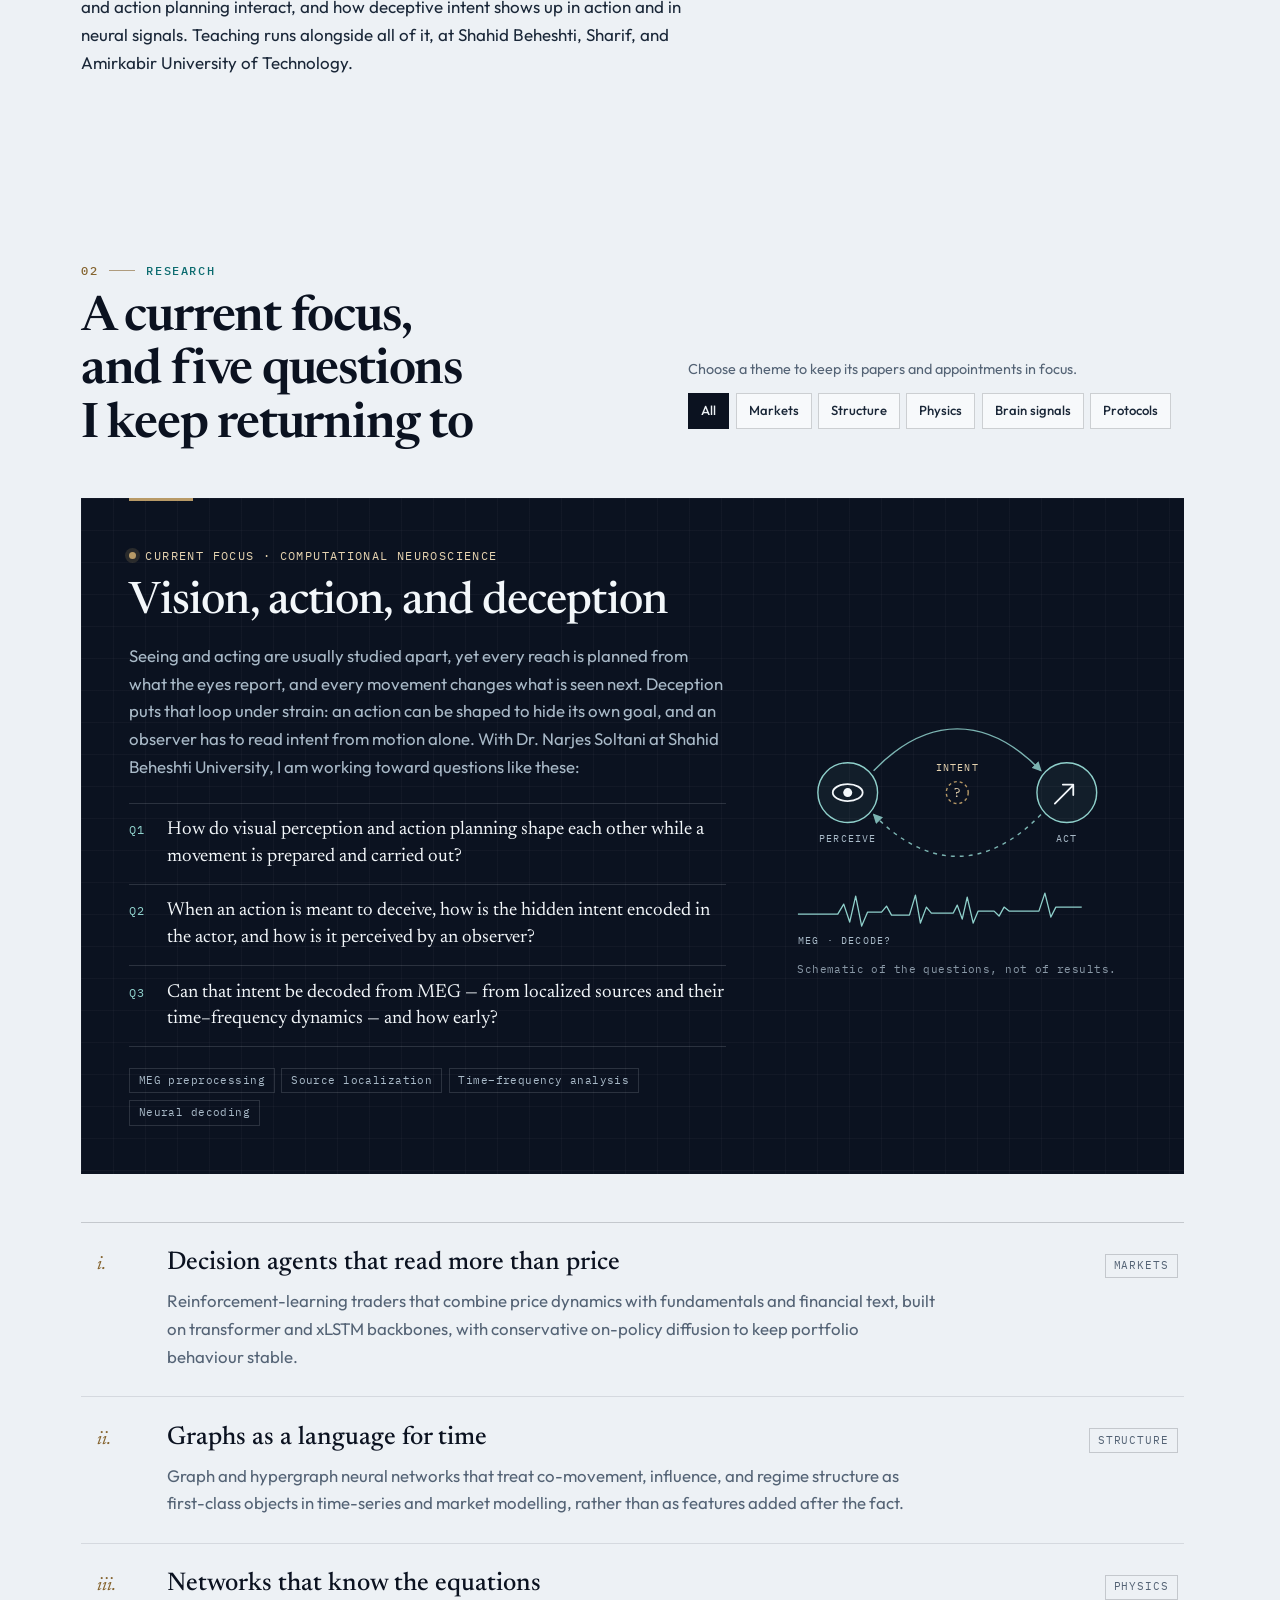
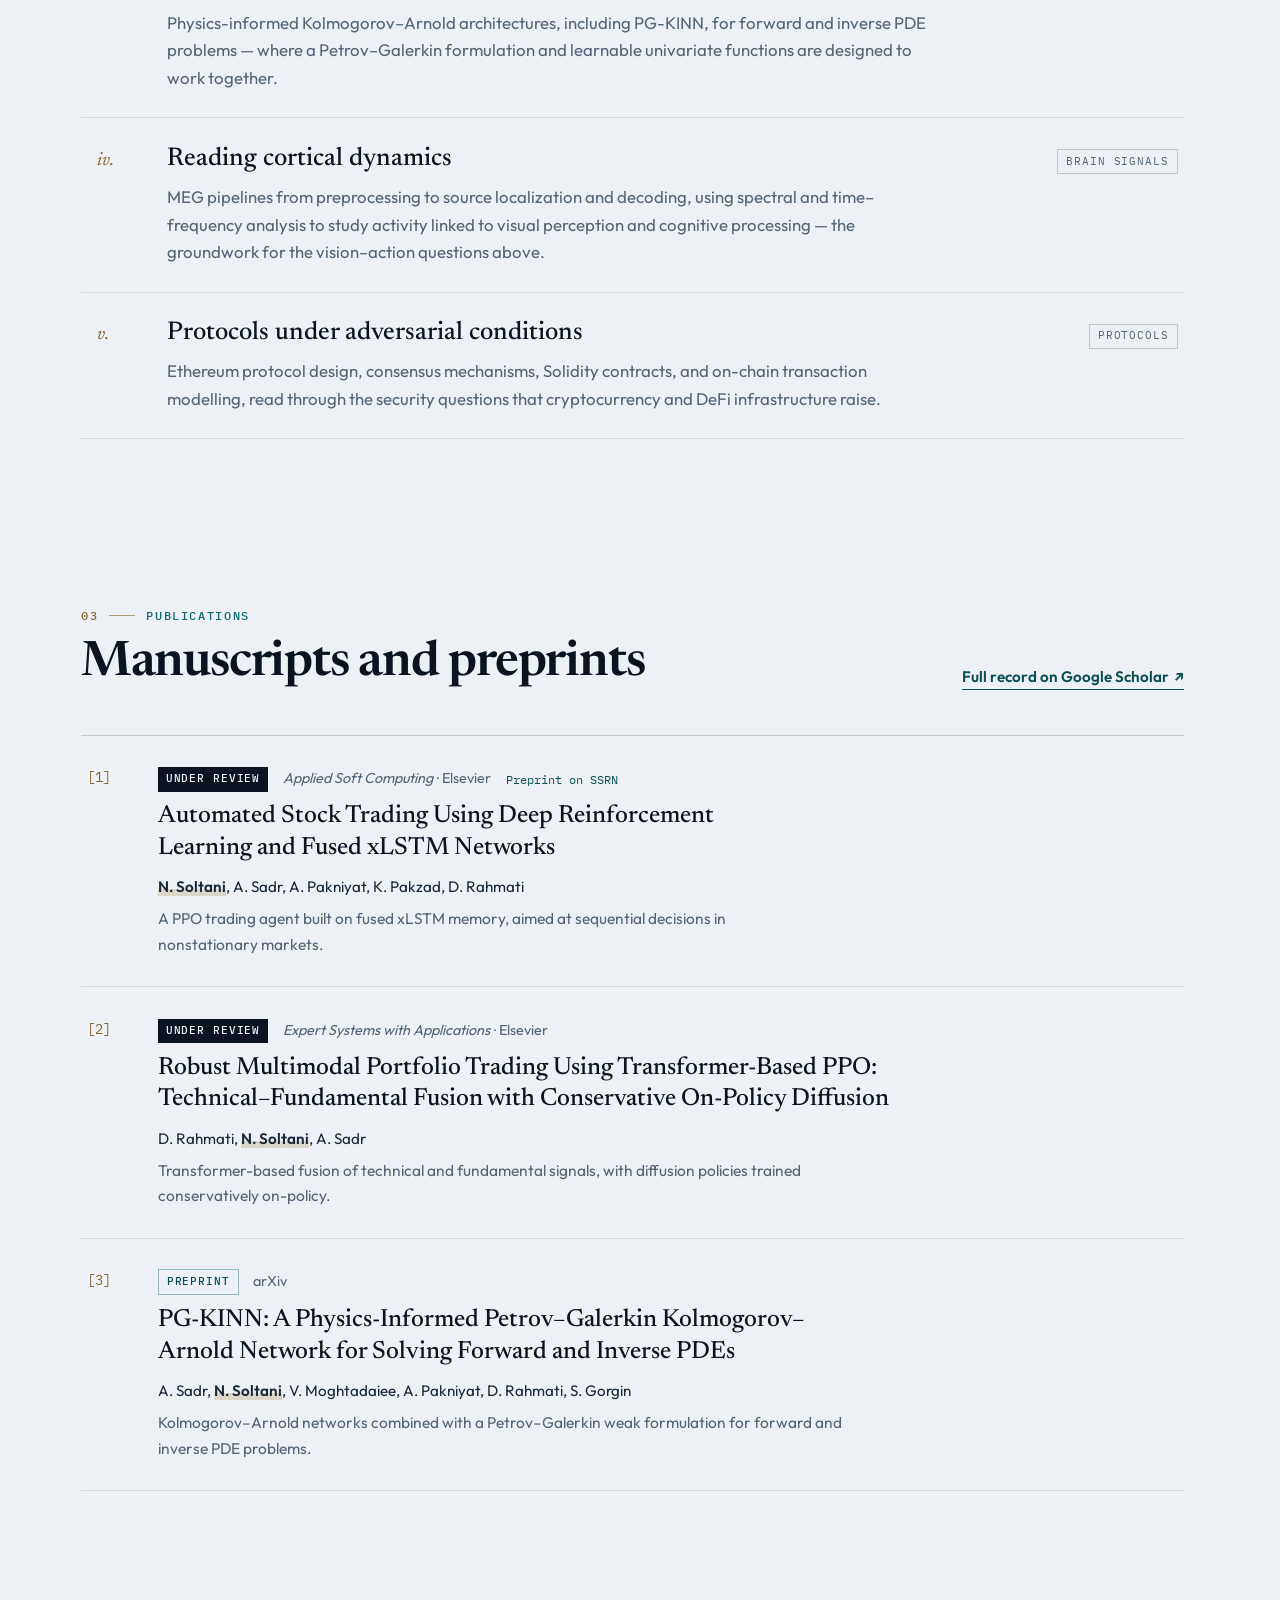
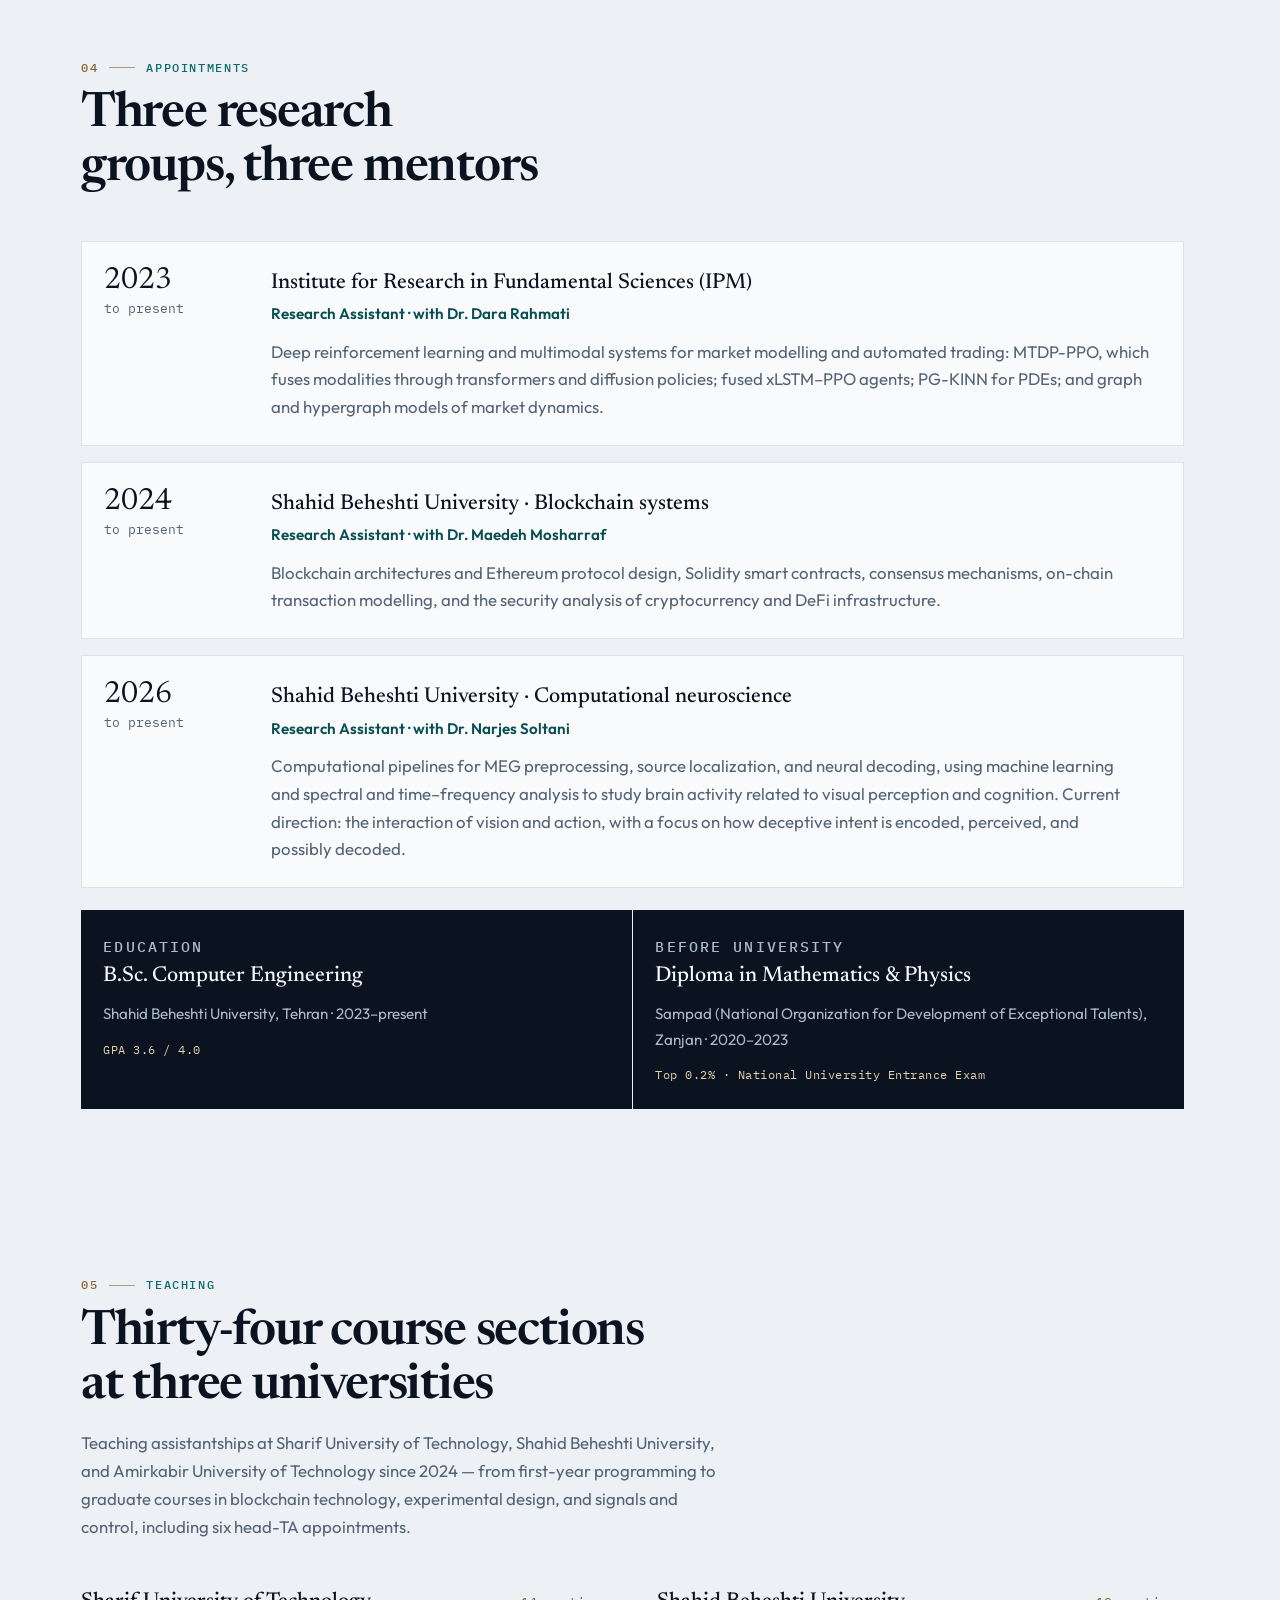
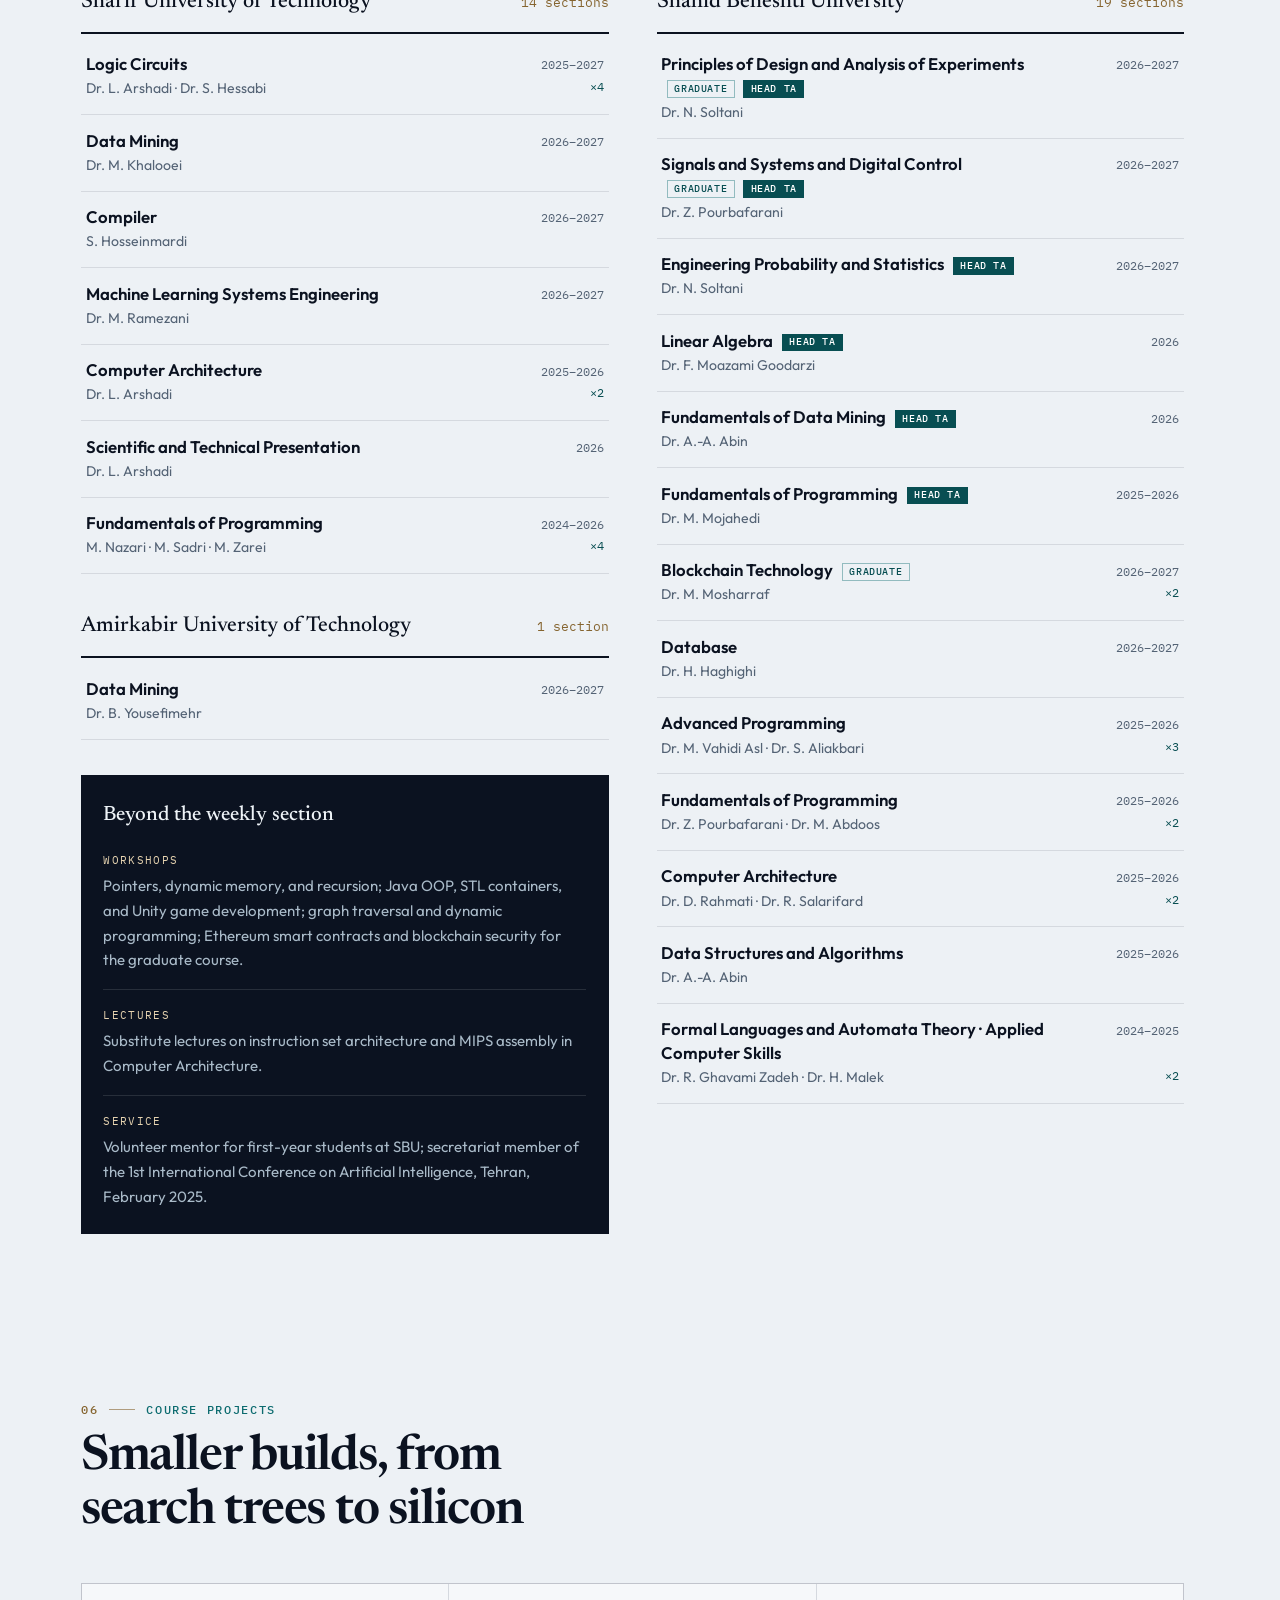
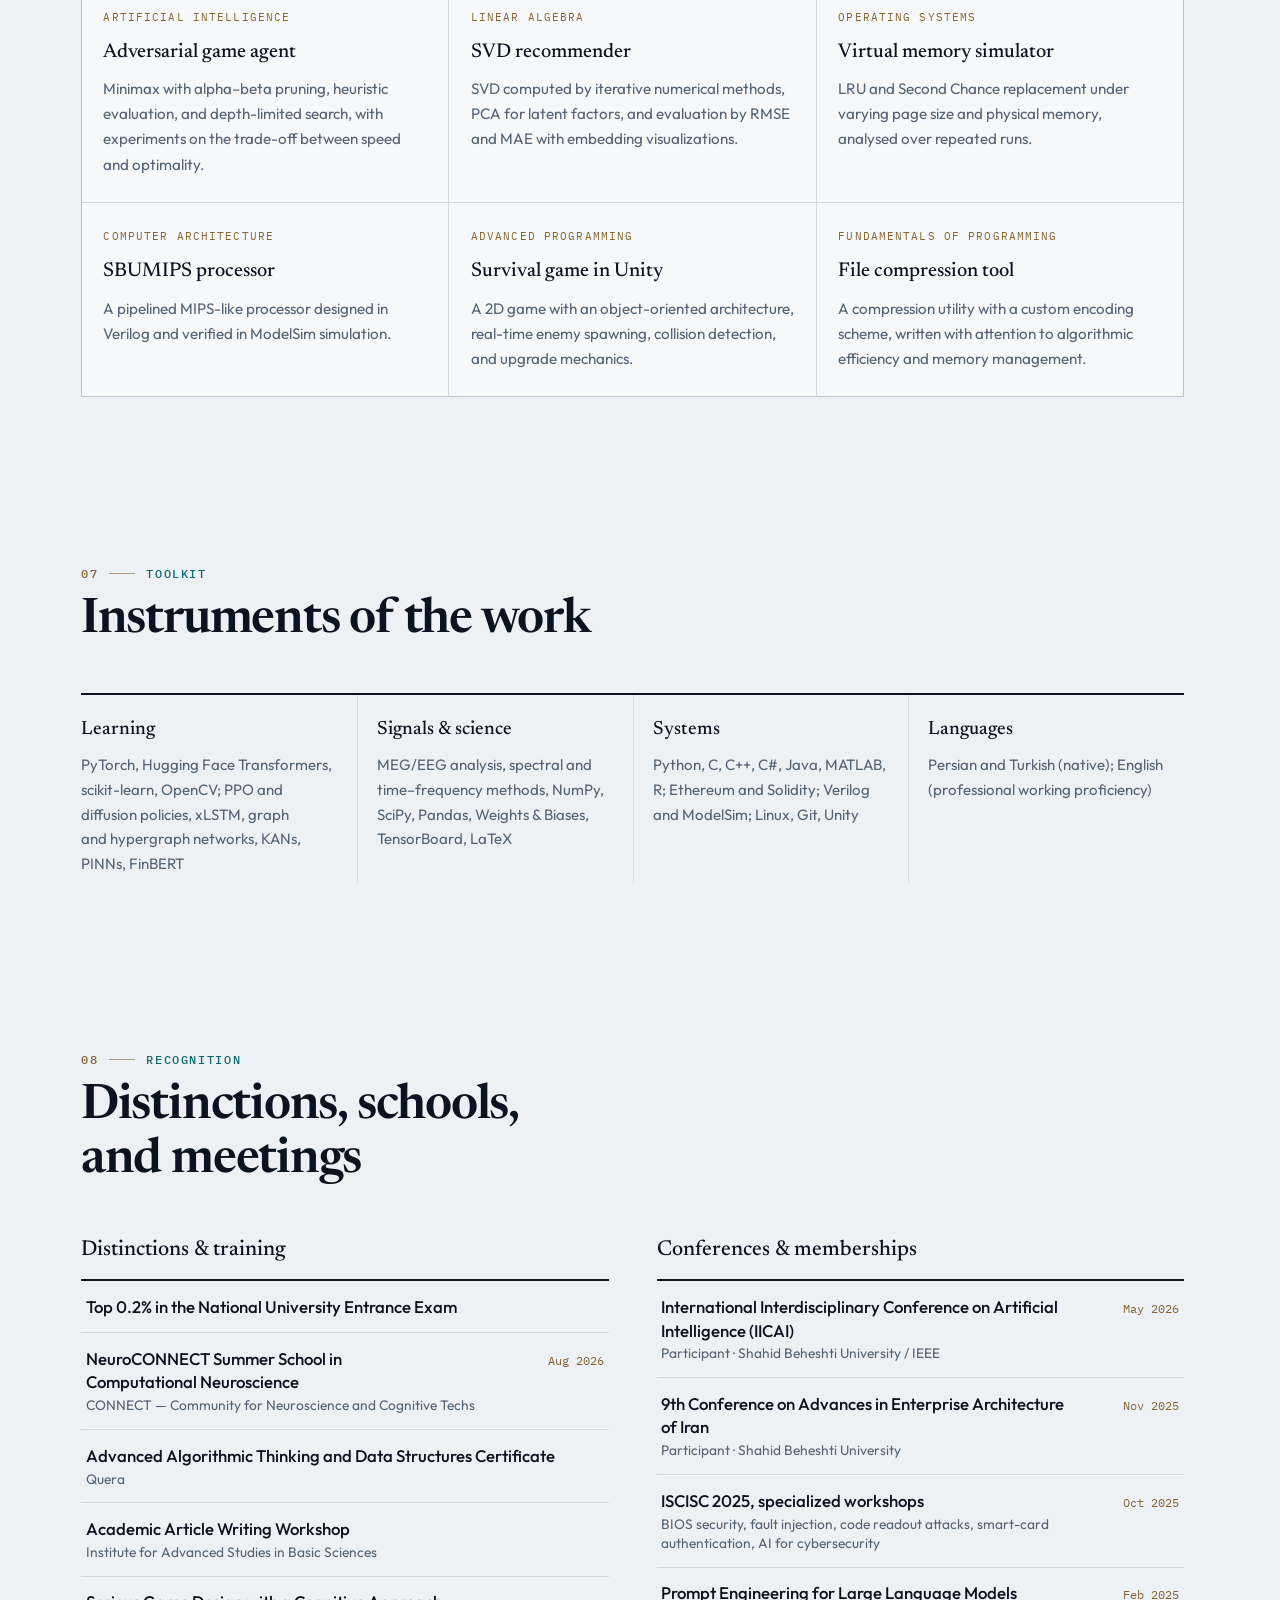
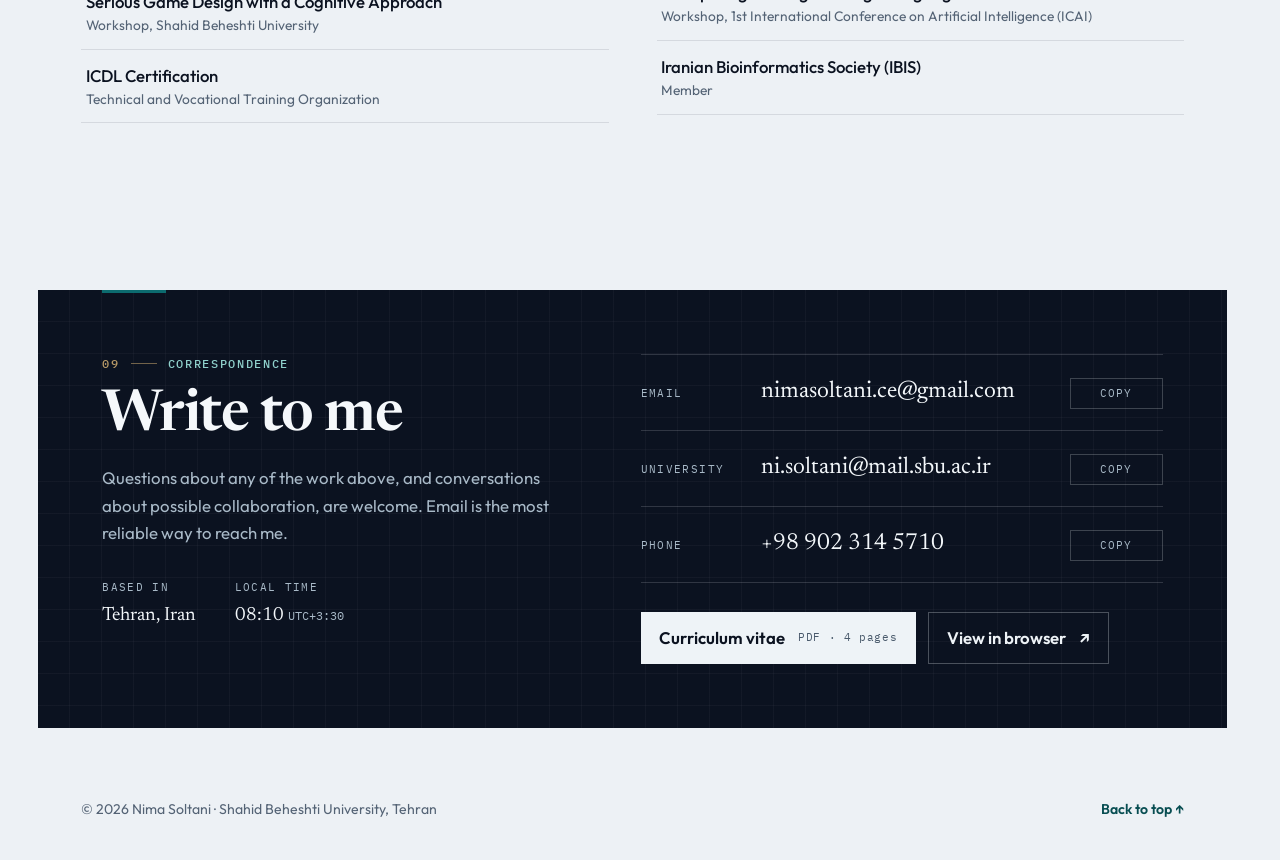
==== commit 87c0d5b1: "Update content to new CV; feature vision-action and deception research focus - Teaching: 34 sections" ====
--- a/index.html
+++ b/index.html
@@ -4,7 +4,7 @@
   <meta charset="UTF-8" />
   <meta name="viewport" content="width=device-width, initial-scale=1" />
   <title>Nima Soltani · Computer Engineering Research</title>
-  <meta name="description" content="Nima Soltani is a computer engineering researcher at Shahid Beheshti University and IPM, working on deep reinforcement learning, multimodal and physics-informed models, MEG signal analysis, and blockchain systems." />
+  <meta name="description" content="Nima Soltani is a computer engineering researcher at Shahid Beheshti University and IPM, working on deep reinforcement learning, multimodal and physics-informed models, MEG studies of vision, action, and deception, and blockchain systems." />
   <meta name="author" content="Nima Soltani" />
   <meta name="theme-color" content="#0b1220" />
   <meta name="color-scheme" content="light" />
@@ -104,14 +104,16 @@
         <span>IPM</span>
         <span>SBU</span>
         <span>Sharif</span>
+        <span>AUT</span>
       </div>
 
       <div class="hero__body">
         <p class="hero__eyebrow reveal" data-reveal>Computer&nbsp;Engineering · Shahid&nbsp;Beheshti&nbsp;University · IPM</p>
         <h1 id="hero-name" class="hero__name reveal" data-reveal>Nima Soltani</h1>
         <p class="hero__statement reveal" data-reveal>
-          I study how sequential decision systems learn from heterogeneous signals — markets, physical laws, graphs, and neural recordings — and what it takes
-          for them to stay reliable under uncertainty.
+          I study how sequential decision systems learn from heterogeneous signals — markets,
+          physical laws, graphs, and neural recordings — and, in the brain, how what we see
+          is bound to what we do.
         </p>
 
         <div class="hero__cta reveal" data-reveal>
@@ -139,7 +141,7 @@
           </div>
           <div class="glance__item">
             <dt>Focus</dt>
-            <dd>Deep RL · Multimodal learning · Neural signals</dd>
+            <dd>Deep RL · Multimodal learning · Vision and action</dd>
           </div>
           <div class="glance__item">
             <dt>Degree</dt>
@@ -171,10 +173,11 @@
             evaluations careful enough to tell when they do not.
           </p>
           <p>
-            At Shahid Beheshti I also study Ethereum protocols and smart-contract security
-            with Dr. Maedeh Mosharraf, and build MEG analysis pipelines for visual and
-            cognitive decoding with Dr. Narjes Soltani. Teaching runs alongside all of it,
-            at Shahid Beheshti and at Sharif University of Technology.
+            At Shahid Beheshti I study Ethereum protocols and smart-contract security with
+            Dr. Maedeh Mosharraf, and work with Dr. Narjes Soltani on MEG: how visual perception
+            and action planning interact, and how deceptive intent shows up in action and in
+            neural signals. Teaching runs alongside all of it, at Shahid Beheshti, Sharif, and
+            Amirkabir University of Technology.
           </p>
         </div>
         <dl class="stat-rail reveal" data-reveal>
@@ -187,8 +190,8 @@
             <dd data-count="3">3</dd>
           </div>
           <div class="stat">
-            <dt>Teaching assistantships at Sharif and SBU</dt>
-            <dd data-count="28">28</dd>
+            <dt>Teaching assistantships across three universities</dt>
+            <dd data-count="34">34</dd>
           </div>
         </dl>
       </div>
@@ -198,7 +201,7 @@
       <div class="section__intro section__intro--split">
         <div>
           <p class="kicker"><span class="kicker__no">02</span>Research</p>
-          <h2 id="themes-title">Five questions I keep returning to</h2>
+          <h2 id="themes-title">A current focus, and five questions I keep returning to</h2>
         </div>
         <div class="filter">
           <p class="filter__hint" id="filterHint">Choose a theme to keep its papers and appointments in focus.</p>
@@ -213,6 +216,52 @@
           <p class="filter__status" id="filterStatus" aria-live="polite"></p>
         </div>
       </div>
+
+      <article class="focus reveal" data-reveal data-topics="brain" data-key="brain" aria-labelledby="focus-title">
+        <div class="focus__text">
+          <p class="focus__kicker"><span class="focus__dot" aria-hidden="true"></span>Current focus · Computational neuroscience</p>
+          <h3 id="focus-title">Vision, action, and deception</h3>
+          <p class="focus__lead">
+            Seeing and acting are usually studied apart, yet every reach is planned from what
+            the eyes report, and every movement changes what is seen next. Deception puts that
+            loop under strain: an action can be shaped to hide its own goal, and an observer has
+            to read intent from motion alone. With Dr. Narjes Soltani at Shahid Beheshti University,
+            I am working toward questions like these:
+          </p>
+          <ol class="focus__qs">
+            <li>How do visual perception and action planning shape each other while a movement is prepared and carried out?</li>
+            <li>When an action is meant to deceive, how is the hidden intent encoded in the actor, and how is it perceived by an observer?</li>
+            <li>Can that intent be decoded from MEG — from localized sources and their time–frequency dynamics — and how early?</li>
+          </ol>
+          <p class="focus__meta">
+            <span>MEG preprocessing</span><span>Source localization</span><span>Time–frequency analysis</span><span>Neural decoding</span>
+          </p>
+        </div>
+        <figure class="focus__fig" aria-hidden="true">
+          <svg viewBox="0 0 360 260" class="loop">
+            <defs>
+              <marker id="arrow" viewBox="0 0 8 8" refX="7" refY="4" markerWidth="7" markerHeight="7" orient="auto-start-reverse">
+                <path d="M0 0 8 4 0 8z" fill="currentColor"/>
+              </marker>
+            </defs>
+            <path class="loop__arc" d="M96 78 C 150 22, 210 22, 264 78" marker-end="url(#arrow)"/>
+            <path class="loop__arc loop__arc--back" d="M264 122 C 210 178, 150 178, 96 122" marker-end="url(#arrow)"/>
+            <circle class="loop__node" cx="70" cy="100" r="30"/>
+            <ellipse class="loop__glyph" cx="70" cy="100" rx="15" ry="8.5"/>
+            <circle class="loop__iris" cx="70" cy="100" r="4.5"/>
+            <circle class="loop__node" cx="290" cy="100" r="30"/>
+            <path class="loop__glyph" d="M278 111 296 93M286 92h10.5v10.5"/>
+            <circle class="loop__intent" cx="180" cy="100" r="11"/>
+            <text class="loop__q" x="180" y="104.5">?</text>
+            <text class="loop__label" x="70" y="150">perceive</text>
+            <text class="loop__label" x="290" y="150">act</text>
+            <text class="loop__label loop__label--accent" x="180" y="78">intent</text>
+            <path class="loop__trace" d="M20 222 h40 l6 -10 l6 18 l6 -26 l6 30 l6 -14 h14 l5 -6 l5 9 h18 l6 -20 l5 28 l6 -16 l5 6 h22 l4 -8 l5 14 l5 -22 l6 26 l5 -12 h16 l5 5 l5 -9 l5 4 h30 l6 -18 l6 24 l5 -10 h26"/>
+            <text class="loop__label loop__label--left" x="20" y="252">MEG · decode?</text>
+          </svg>
+          <figcaption>Schematic of the questions, not of results.</figcaption>
+        </figure>
+      </article>
 
       <div class="theme-list">
         <article class="theme reveal" data-reveal data-topics="markets" data-key="markets">
@@ -258,7 +307,8 @@
             <p>
               MEG pipelines from preprocessing to source localization and decoding, using
               spectral and time–frequency analysis to study activity linked to visual
-              perception and cognitive processing.
+              perception and cognitive processing — the groundwork for the vision–action
+              questions above.
             </p>
           </div>
           <span class="theme__tag">Brain signals</span>
@@ -367,8 +417,10 @@
             <p class="appointment__place">Research Assistant · with Dr. Narjes Soltani</p>
             <p>
               Computational pipelines for MEG preprocessing, source localization, and neural
-              decoding, using machine learning and spectral analysis to study brain activity
-              related to visual perception and cognition.
+              decoding, using machine learning and spectral and time–frequency analysis to study
+              brain activity related to visual perception and cognition. Current direction: the
+              interaction of vision and action, with a focus on how deceptive intent is encoded,
+              perceived, and possibly decoded.
             </p>
           </div>
         </article>
@@ -393,29 +445,45 @@
     <section class="section" id="teaching" aria-labelledby="teaching-title">
       <div class="section__intro">
         <p class="kicker"><span class="kicker__no">05</span>Teaching</p>
-        <h2 id="teaching-title">Twenty-eight course sections at two universities</h2>
+        <h2 id="teaching-title">Thirty-four course sections at three universities</h2>
         <p class="lede">
-          Teaching assistantships at Sharif University of Technology and Shahid Beheshti University
-          since 2024 — from first-year programming to a graduate course in blockchain technology,
-          including three head-TA appointments.
+          Teaching assistantships at Sharif University of Technology, Shahid Beheshti University,
+          and Amirkabir University of Technology since 2024 — from first-year programming to
+          graduate courses in blockchain technology, experimental design, and signals and control,
+          including six head-TA appointments.
         </p>
       </div>
 
       <div class="teach-board">
         <div class="teach-stack">
         <div class="teach-col reveal" data-reveal>
-          <h3><span>Sharif University of Technology</span><span class="teach-col__count">10</span></h3>
+          <h3><span>Sharif University of Technology</span><span class="teach-col__count">14 sections</span></h3>
           <ul>
             <li>
               <span class="course">Logic Circuits</span>
-              <span class="course__who">Dr. S. Hessabi · Dr. L. Arshadi</span>
-              <span class="course__when">2025 — 2026</span>
-              <span class="course__n" aria-label="3 sections">×3</span>
+              <span class="course__who">Dr. L. Arshadi · Dr. S. Hessabi</span>
+              <span class="course__when">2025–2027</span>
+              <span class="course__n" aria-label="4 sections">×4</span>
+            </li>
+            <li>
+              <span class="course">Data Mining</span>
+              <span class="course__who">Dr. M. Khalooei</span>
+              <span class="course__when">2026–2027</span>
+            </li>
+            <li>
+              <span class="course">Compiler</span>
+              <span class="course__who">S. Hosseinmardi</span>
+              <span class="course__when">2026–2027</span>
+            </li>
+            <li>
+              <span class="course">Machine Learning Systems Engineering</span>
+              <span class="course__who">Dr. M. Ramezani</span>
+              <span class="course__when">2026–2027</span>
             </li>
             <li>
               <span class="course">Computer Architecture</span>
               <span class="course__who">Dr. L. Arshadi</span>
-              <span class="course__when">2025 — 2026</span>
+              <span class="course__when">2025–2026</span>
               <span class="course__n" aria-label="2 sections">×2</span>
             </li>
             <li>
@@ -425,9 +493,20 @@
             </li>
             <li>
               <span class="course">Fundamentals of Programming</span>
-              <span class="course__who">M. Nazari · Dr. M. Sadri · M. Zarei</span>
-              <span class="course__when">2024 — 2026</span>
+              <span class="course__who">M. Nazari · M. Sadri · M. Zarei</span>
+              <span class="course__when">2024–2026</span>
               <span class="course__n" aria-label="4 sections">×4</span>
+            </li>
+          </ul>
+        </div>
+
+        <div class="teach-col reveal" data-reveal>
+          <h3><span>Amirkabir University of Technology</span><span class="teach-col__count">1 section</span></h3>
+          <ul>
+            <li>
+              <span class="course">Data Mining</span>
+              <span class="course__who">Dr. B. Yousefimehr</span>
+              <span class="course__when">2026–2027</span>
             </li>
           </ul>
         </div>
@@ -450,14 +529,24 @@
           </dl>
         </div>
         </div>
+
         <div class="teach-col reveal" data-reveal>
-          <h3><span>Shahid Beheshti University</span><span class="teach-col__count">18</span></h3>
+          <h3><span>Shahid Beheshti University</span><span class="teach-col__count">19 sections</span></h3>
           <ul>
             <li>
-              <span class="course">Blockchain Technology <em class="tag">Graduate</em></span>
-              <span class="course__who">Dr. M. Mosharraf</span>
-              <span class="course__when">2026 — 2027</span>
-              <span class="course__n" aria-label="2 sections">×2</span>
+              <span class="course">Principles of Design and Analysis of Experiments <em class="tag">Graduate</em> <em class="tag tag--head">Head TA</em></span>
+              <span class="course__who">Dr. N. Soltani</span>
+              <span class="course__when">2026–2027</span>
+            </li>
+            <li>
+              <span class="course">Signals and Systems and Digital Control <em class="tag">Graduate</em> <em class="tag tag--head">Head TA</em></span>
+              <span class="course__who">Dr. Z. Pourbafarani</span>
+              <span class="course__when">2026–2027</span>
+            </li>
+            <li>
+              <span class="course">Engineering Probability and Statistics <em class="tag tag--head">Head TA</em></span>
+              <span class="course__who">Dr. N. Soltani</span>
+              <span class="course__when">2026–2027</span>
             </li>
             <li>
               <span class="course">Linear Algebra <em class="tag tag--head">Head TA</em></span>
@@ -472,41 +561,46 @@
             <li>
               <span class="course">Fundamentals of Programming <em class="tag tag--head">Head TA</em></span>
               <span class="course__who">Dr. M. Mojahedi</span>
-              <span class="course__when">2025 — 2026</span>
+              <span class="course__when">2025–2026</span>
+            </li>
+            <li>
+              <span class="course">Blockchain Technology <em class="tag">Graduate</em></span>
+              <span class="course__who">Dr. M. Mosharraf</span>
+              <span class="course__when">2026–2027</span>
+              <span class="course__n" aria-label="2 sections">×2</span>
+            </li>
+            <li>
+              <span class="course">Database</span>
+              <span class="course__who">Dr. H. Haghighi</span>
+              <span class="course__when">2026–2027</span>
+            </li>
+            <li>
+              <span class="course">Advanced Programming</span>
+              <span class="course__who">Dr. M. Vahidi Asl · Dr. S. Aliakbari</span>
+              <span class="course__when">2025–2026</span>
+              <span class="course__n" aria-label="3 sections">×3</span>
             </li>
             <li>
               <span class="course">Fundamentals of Programming</span>
               <span class="course__who">Dr. Z. Pourbafarani · Dr. M. Abdoos</span>
-              <span class="course__when">2025 — 2026</span>
+              <span class="course__when">2025–2026</span>
               <span class="course__n" aria-label="2 sections">×2</span>
-            </li>
-            <li>
-              <span class="course">Advanced Programming</span>
-              <span class="course__who">Dr. M. Vahidi Asl · Dr. S. Aliakbari</span>
-              <span class="course__when">2025 — 2026</span>
-              <span class="course__n" aria-label="3 sections">×3</span>
             </li>
             <li>
               <span class="course">Computer Architecture</span>
               <span class="course__who">Dr. D. Rahmati · Dr. R. Salarifard</span>
-              <span class="course__when">2025 — 2026</span>
+              <span class="course__when">2025–2026</span>
               <span class="course__n" aria-label="2 sections">×2</span>
             </li>
             <li>
               <span class="course">Data Structures and Algorithms</span>
               <span class="course__who">Dr. A.-A. Abin</span>
-              <span class="course__when">2025 — 2026</span>
-            </li>
-            <li>
-              <span class="course">Database Systems · Engineering Probability and Statistics · Design and Analysis of Experiments</span>
-              <span class="course__who">Dr. H. Haghighi · Dr. N. Soltani</span>
-              <span class="course__when">2026 — 2027</span>
-              <span class="course__n" aria-label="3 sections">×3</span>
-            </li>
-            <li>
-              <span class="course">Formal Languages and Automata · Applied Computer Skills</span>
+              <span class="course__when">2025–2026</span>
+            </li>
+            <li>
+              <span class="course">Formal Languages and Automata Theory · Applied Computer Skills</span>
               <span class="course__who">Dr. R. Ghavami Zadeh · Dr. H. Malek</span>
-              <span class="course__when">2024 — 2025</span>
+              <span class="course__when">2024–2025</span>
               <span class="course__n" aria-label="2 sections">×2</span>
             </li>
           </ul>
@@ -578,10 +672,40 @@
       </dl>
     </section>
 
+    <section class="section" id="recognition" aria-labelledby="recognition-title">
+      <div class="section__intro">
+        <p class="kicker"><span class="kicker__no">08</span>Recognition</p>
+        <h2 id="recognition-title">Distinctions, schools, and meetings</h2>
+      </div>
+      <div class="ledger reveal" data-reveal>
+        <div class="ledger__col">
+          <h3>Distinctions &amp; training</h3>
+          <ul>
+            <li><span>Top 0.2% in the National University Entrance Exam</span></li>
+            <li><span>NeuroCONNECT Summer School in Computational Neuroscience<small>CONNECT — Community for Neuroscience and Cognitive Techs</small></span><time datetime="2026-08">Aug 2026</time></li>
+            <li><span>Advanced Algorithmic Thinking and Data Structures Certificate<small>Quera</small></span></li>
+            <li><span>Academic Article Writing Workshop<small>Institute for Advanced Studies in Basic Sciences</small></span></li>
+            <li><span>Serious Game Design with a Cognitive Approach<small>Workshop, Shahid Beheshti University</small></span></li>
+            <li><span>ICDL Certification<small>Technical and Vocational Training Organization</small></span></li>
+          </ul>
+        </div>
+        <div class="ledger__col">
+          <h3>Conferences &amp; memberships</h3>
+          <ul>
+            <li><span>International Interdisciplinary Conference on Artificial Intelligence (IICAI)<small>Participant · Shahid Beheshti University / IEEE</small></span><time datetime="2026-05">May 2026</time></li>
+            <li><span>9th Conference on Advances in Enterprise Architecture of Iran<small>Participant · Shahid Beheshti University</small></span><time datetime="2025-11">Nov 2025</time></li>
+            <li><span>ISCISC 2025, specialized workshops<small>BIOS security, fault injection, code readout attacks, smart-card authentication, AI for cybersecurity</small></span><time datetime="2025-10">Oct 2025</time></li>
+            <li><span>Prompt Engineering for Large Language Models<small>Workshop, 1st International Conference on Artificial Intelligence (ICAI)</small></span><time datetime="2025-02">Feb 2025</time></li>
+            <li><span>Iranian Bioinformatics Society (IBIS)<small>Member</small></span></li>
+          </ul>
+        </div>
+      </div>
+    </section>
+
     <section class="section contact" id="contact" aria-labelledby="contact-title">
       <div class="contact__frame reveal" data-reveal>
         <div class="contact__intro">
-          <p class="kicker kicker--light"><span class="kicker__no">08</span>Correspondence</p>
+          <p class="kicker kicker--light"><span class="kicker__no">09</span>Correspondence</p>
           <h2 id="contact-title">Write to me</h2>
           <p>
             Questions about any of the work above, and conversations about possible
--- a/css/styles.css
+++ b/css/styles.css
@@ -1153,8 +1153,6 @@
   font-weight: 400;
 }
 
-.teach-col__count::after { content: " sections"; }
-
 .teach-col ul {
   list-style: none;
   margin: 0;
@@ -1565,6 +1563,285 @@
 }
 
 .site-footer a:hover { text-decoration: underline; text-underline-offset: 3px; }
+
+/* Current focus */
+.focus {
+  position: relative;
+  display: grid;
+  grid-template-columns: minmax(0, 1.25fr) minmax(0, 0.75fr);
+  gap: clamp(1.6rem, 4vw, 3.5rem);
+  align-items: center;
+  margin-bottom: clamp(2rem, 4vw, 3rem);
+  padding: clamp(1.6rem, 4vw, 3rem);
+  background-color: var(--dark);
+  background-image:
+    linear-gradient(rgba(238, 243, 247, 0.03) 1px, transparent 1px),
+    linear-gradient(90deg, rgba(238, 243, 247, 0.03) 1px, transparent 1px);
+  background-size: 32px 32px;
+  color: var(--light);
+  cursor: pointer;
+  --focus: 0 0 0 2px var(--dark), 0 0 0 4px var(--teal-light);
+}
+
+.focus::before {
+  content: "";
+  position: absolute;
+  top: 0;
+  left: clamp(1.6rem, 4vw, 3rem);
+  width: 4rem;
+  height: 3px;
+  background: var(--sand);
+  transition: width 0.6s var(--ease);
+}
+
+.focus:hover::before,
+.focus.is-selected::before { width: 8rem; }
+
+.focus ::selection { background: rgba(143, 208, 203, 0.32); color: #fff; }
+
+.focus__kicker {
+  display: flex;
+  align-items: center;
+  gap: 0.6rem;
+  margin: 0 0 0.9rem;
+  color: var(--sand-light);
+  font-family: var(--mono);
+  font-size: 0.72rem;
+  letter-spacing: var(--track);
+  text-transform: uppercase;
+}
+
+.focus__dot {
+  width: 7px;
+  height: 7px;
+  border-radius: 50%;
+  background: var(--sand);
+  box-shadow: 0 0 0 4px rgba(184, 154, 103, 0.18);
+}
+
+.focus h3 {
+  margin: 0 0 1rem;
+  font-family: var(--display);
+  font-size: clamp(1.9rem, 4vw, 2.8rem);
+  font-weight: 500;
+  line-height: 1.05;
+  letter-spacing: -0.02em;
+  color: var(--on-dark);
+}
+
+.focus__lead {
+  margin: 0;
+  max-width: 40rem;
+  color: var(--on-dark-muted);
+}
+
+.focus__qs {
+  counter-reset: q;
+  list-style: none;
+  margin: 1.4rem 0 0;
+  padding: 0;
+  border-top: 1px solid var(--on-dark-line);
+}
+
+.focus__qs li {
+  counter-increment: q;
+  display: grid;
+  grid-template-columns: 2.4rem minmax(0, 1fr);
+  align-items: baseline;
+  padding: 0.85rem 0;
+  border-bottom: 1px solid var(--on-dark-line);
+  color: var(--on-dark);
+  font-family: var(--display);
+  font-size: clamp(1.05rem, 1.6vw, 1.18rem);
+  line-height: 1.4;
+}
+
+.focus__qs li::before {
+  content: "Q" counter(q);
+  color: var(--teal-light);
+  font-family: var(--mono);
+  font-size: 0.72rem;
+  letter-spacing: 0.06em;
+}
+
+.focus__meta {
+  display: flex;
+  flex-wrap: wrap;
+  gap: 0.4rem;
+  margin: 1.3rem 0 0;
+}
+
+.focus__meta span {
+  padding: 0.18rem 0.55rem;
+  border: 1px solid var(--on-dark-line);
+  color: var(--on-dark-muted);
+  font-family: var(--mono);
+  font-size: 0.68rem;
+  letter-spacing: 0.04em;
+}
+
+.focus__fig { margin: 0; }
+
+.loop {
+  display: block;
+  width: 100%;
+  height: auto;
+  color: var(--teal-light);
+  overflow: visible;
+}
+
+.loop__arc {
+  fill: none;
+  stroke: currentColor;
+  stroke-width: 1.4;
+  opacity: 0.85;
+}
+
+.loop__arc--back { stroke-dasharray: 4 5; }
+
+.loop__node {
+  fill: rgba(143, 208, 203, 0.06);
+  stroke: currentColor;
+  stroke-width: 1.4;
+}
+
+.loop__glyph {
+  fill: none;
+  stroke: var(--on-dark);
+  stroke-width: 1.8;
+  stroke-linecap: round;
+  stroke-linejoin: round;
+}
+
+.loop__iris { fill: var(--on-dark); }
+
+.loop__intent {
+  fill: var(--dark);
+  stroke: var(--sand);
+  stroke-width: 1.4;
+  stroke-dasharray: 3 3;
+  transform-box: fill-box;
+  transform-origin: center;
+  animation: intent 6s linear infinite;
+}
+
+@keyframes intent { to { transform: rotate(360deg); } }
+
+.loop__q {
+  fill: var(--sand-light);
+  font-family: var(--display);
+  font-size: 13px;
+  text-anchor: middle;
+}
+
+.loop__label {
+  fill: var(--on-dark-muted);
+  font-family: var(--mono);
+  font-size: 10px;
+  letter-spacing: 0.12em;
+  text-transform: uppercase;
+  text-anchor: middle;
+}
+
+.loop__label--accent { fill: var(--sand-light); }
+.loop__label--left { text-anchor: start; }
+
+.loop__trace {
+  fill: none;
+  stroke: var(--teal-light);
+  stroke-width: 1.3;
+  stroke-linejoin: round;
+  stroke-dasharray: 700;
+  stroke-dashoffset: 0;
+}
+
+.js .focus.reveal .loop__trace {
+  stroke-dashoffset: 700;
+  transition: stroke-dashoffset 2.6s var(--ease-out) 0.3s;
+}
+
+.js .focus.reveal.is-visible .loop__trace { stroke-dashoffset: 0; }
+
+.focus figcaption {
+  margin-top: 0.6rem;
+  color: var(--on-dark-muted);
+  font-family: var(--mono);
+  font-size: 0.66rem;
+  letter-spacing: 0.04em;
+  text-align: center;
+  opacity: 0.8;
+}
+
+/* Recognition */
+.ledger {
+  display: grid;
+  grid-template-columns: 1fr 1fr;
+  gap: clamp(1.2rem, 4vw, 3rem);
+}
+
+.ledger h3 {
+  margin: 0;
+  padding-bottom: 0.7rem;
+  border-bottom: 2px solid var(--ink);
+  font-family: var(--display);
+  font-size: 1.35rem;
+  font-weight: 500;
+}
+
+.ledger ul {
+  list-style: none;
+  margin: 0;
+  padding: 0;
+}
+
+.ledger li {
+  display: grid;
+  grid-template-columns: minmax(0, 1fr) auto;
+  gap: 1rem;
+  align-items: baseline;
+  padding: 0.85rem 0.3rem;
+  border-bottom: 1px solid var(--line);
+  transition: background var(--t) var(--ease);
+}
+
+.ledger li:hover { background: var(--teal-soft); }
+
+.ledger li > span {
+  font-weight: 500;
+  line-height: 1.4;
+}
+
+.ledger small {
+  display: block;
+  margin-top: 0.15rem;
+  color: var(--muted);
+  font-size: 0.86rem;
+  font-weight: 400;
+}
+
+.ledger time {
+  color: var(--sand-ink);
+  font-family: var(--mono);
+  font-size: 0.74rem;
+  white-space: nowrap;
+}
+
+@media (max-width: 900px) {
+  .focus { grid-template-columns: 1fr; }
+  .focus__fig { max-width: 26rem; }
+  .ledger { grid-template-columns: 1fr; }
+}
+
+@media (max-width: 720px) {
+  .focus { margin-left: calc(var(--gutter) * -1); margin-right: calc(var(--gutter) * -1); padding: 2rem var(--gutter); }
+  .focus::before { left: var(--gutter); }
+}
+
+@media print {
+  .focus { background: none !important; color: #000 !important; border: 0.5pt solid #999; break-inside: avoid; }
+  .focus *, .focus__qs li { color: #000 !important; }
+  .focus__fig { display: none; }
+}
 
 /* Motion */
 .js .reveal {
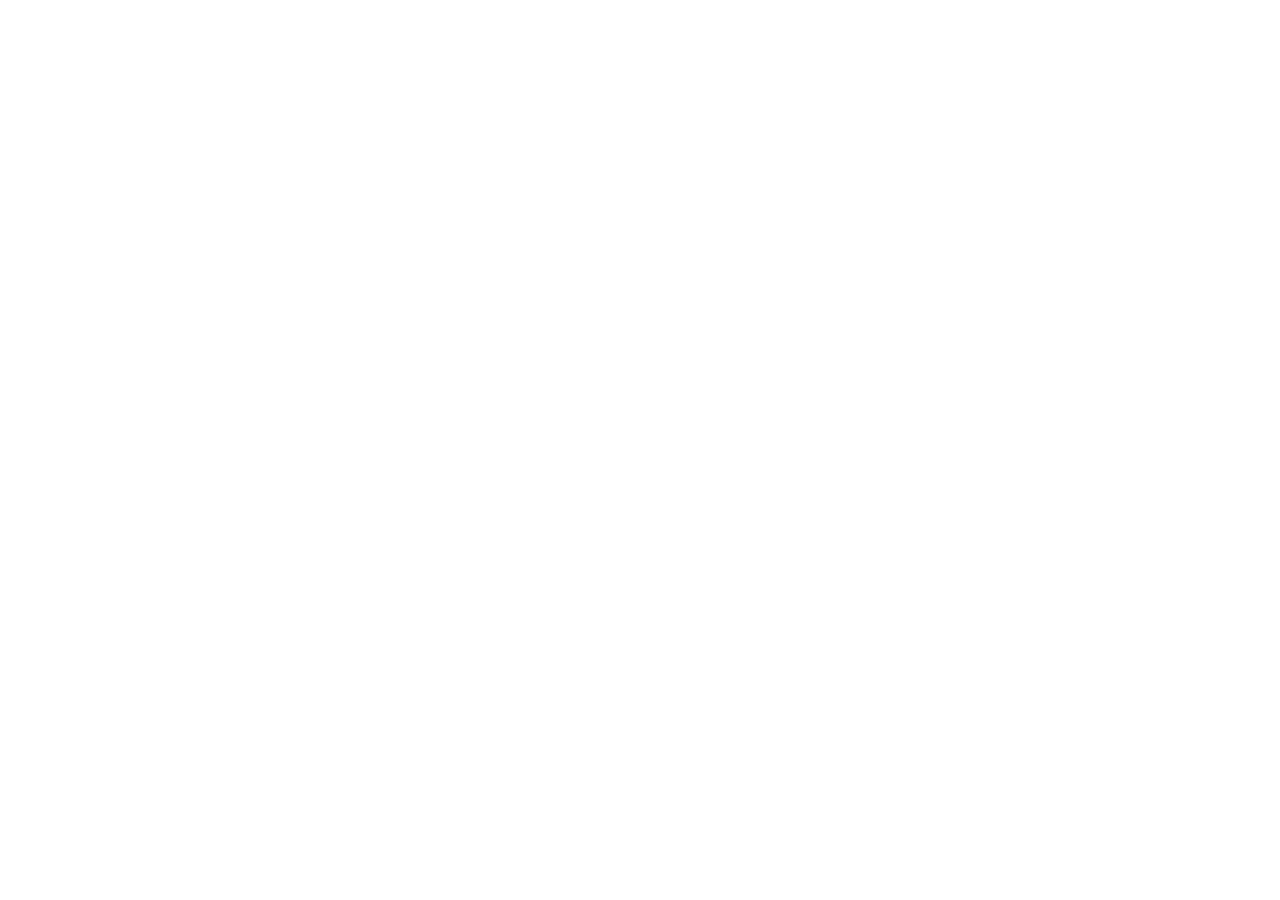
==== commit ebe4540c: "Redirect to soltani-nima.github.io Co-authored-by: Cursor <cursoragent@cursor.com>" ====
--- a/index.html
+++ b/index.html
@@ -3,761 +3,22 @@
 <head>
   <meta charset="UTF-8" />
   <meta name="viewport" content="width=device-width, initial-scale=1" />
-  <title>Nima Soltani · Computer Engineering Research</title>
-  <meta name="description" content="Nima Soltani is a computer engineering researcher at Shahid Beheshti University and IPM, working on deep reinforcement learning, multimodal and physics-informed models, MEG studies of vision, action, and deception, and blockchain systems." />
-  <meta name="author" content="Nima Soltani" />
-  <meta name="theme-color" content="#0b1220" />
-  <meta name="color-scheme" content="light" />
-  <link rel="canonical" href="https://nimasol42.github.io/" />
-
-  <meta property="og:type" content="profile" />
-  <meta property="og:site_name" content="Nima Soltani" />
-  <meta property="og:locale" content="en_US" />
-  <meta property="og:title" content="Nima Soltani · Computer Engineering Research" />
-  <meta property="og:description" content="Deep reinforcement learning, multimodal and physics-informed models, neural signals, and blockchain systems — research at Shahid Beheshti University and IPM." />
-  <meta property="og:url" content="https://nimasol42.github.io/" />
-  <meta property="profile:first_name" content="Nima" />
-  <meta property="profile:last_name" content="Soltani" />
-  <meta name="twitter:card" content="summary" />
-  <meta name="twitter:title" content="Nima Soltani · Computer Engineering Research" />
-  <meta name="twitter:description" content="Deep reinforcement learning, multimodal and physics-informed models, neural signals, and blockchain systems." />
-
-  <link rel="icon" href="favicon.svg" type="image/svg+xml" />
-  <link rel="icon" href="favicon.ico" sizes="32x32" />
-  <link rel="apple-touch-icon" href="apple-touch-icon.png" />
-
-  <link rel="preconnect" href="https://fonts.googleapis.com" />
-  <link rel="preconnect" href="https://fonts.gstatic.com" crossorigin />
-  <link href="https://fonts.googleapis.com/css2?family=IBM+Plex+Mono:wght@400;500&family=Newsreader:ital,opsz,wght@0,6..72,400;0,6..72,500;0,6..72,600;1,6..72,400;1,6..72,500&family=Outfit:wght@400;500;600;700&display=swap" rel="stylesheet" />
-  <link rel="stylesheet" href="css/styles.css" />
-  <script>document.documentElement.classList.add("js");</script>
-
-  <script type="application/ld+json">
-  {
-    "@context": "https://schema.org",
-    "@type": "Person",
-    "name": "Nima Soltani",
-    "url": "https://nimasol42.github.io/",
-    "email": "mailto:nimasoltani.ce@gmail.com",
-    "telephone": "+98 902 314 5710",
-    "jobTitle": "Research Assistant",
-    "affiliation": [
-      { "@type": "CollegeOrUniversity", "name": "Shahid Beheshti University" },
-      { "@type": "ResearchOrganization", "name": "Institute for Research in Fundamental Sciences (IPM)" }
-    ],
-    "alumniOf": { "@type": "CollegeOrUniversity", "name": "Shahid Beheshti University" },
-    "knowsAbout": ["Deep reinforcement learning", "Multimodal learning", "Physics-informed neural networks", "Graph neural networks", "MEG signal processing", "Blockchain systems"],
-    "sameAs": [
-      "https://scholar.google.com/citations?user=js3rIYIAAAAJ&hl=en",
-      "https://www.researchgate.net/profile/Nima-Soltani-5",
-      "https://www.linkedin.com/in/nima-soltani-334496323/",
-      "https://github.com/Nimasol42"
-    ]
-  }
+  <title>Moved · Nima Soltani</title>
+  <meta name="robots" content="noindex, follow" />
+  <link rel="canonical" href="https://soltani-nima.github.io/" />
+  <meta http-equiv="refresh" content="0; url=https://soltani-nima.github.io/" />
+  <script>
+    location.replace("https://soltani-nima.github.io" + location.pathname + location.search + location.hash);
   </script>
+  <style>
+    body { margin: 0; min-height: 100vh; display: grid; place-items: center; background: #edf1f5; color: #0b1220; font: 1.05rem/1.6 Georgia, "Times New Roman", serif; }
+    main { padding: 2rem; text-align: center; }
+    a { color: #084e52; }
+  </style>
 </head>
 <body>
-  <a class="skip-link" href="#main">Skip to content</a>
-
-  <svg width="0" height="0" class="sprite" aria-hidden="true" focusable="false">
-    <symbol id="i-scholar" viewBox="0 0 24 24"><path d="M5.242 13.769 0 9.5 12 0l12 9.5-5.242 4.269C17.548 11.249 14.978 9.5 12 9.5c-2.977 0-5.548 1.748-6.758 4.269zM12 10a7 7 0 1 0 0 14 7 7 0 0 0 0-14z"/></symbol>
-    <symbol id="i-rg" viewBox="0 0 24 24"><path fill-rule="evenodd" d="M3 0h18a3 3 0 0 1 3 3v18a3 3 0 0 1-3 3H3a3 3 0 0 1-3-3V3a3 3 0 0 1 3-3zM6.4 17V7.2h3.3c2 0 3.1 1 3.1 2.7 0 1.3-.7 2.2-1.9 2.5l2.2 4.6h-1.9l-2-4.3H8v4.3H6.4zM8 11.4h1.6c1 0 1.5-.5 1.5-1.4S10.6 8.6 9.6 8.6H8v2.8zM17.2 17.2c-1.9 0-3-1.3-3-3.6 0-2.3 1.2-3.7 3.1-3.7 1.4 0 2.4.8 2.6 2.1h-1.5c-.2-.6-.6-.9-1.2-.9-.9 0-1.5.9-1.5 2.4 0 1.6.6 2.4 1.6 2.4.8 0 1.3-.5 1.3-1.3v-.1h-1.4v-1.1h2.9v.6c0 2-1.1 3.2-2.9 3.2z"/></symbol>
-    <symbol id="i-linkedin" viewBox="0 0 24 24"><path d="M20.447 20.452h-3.554v-5.569c0-1.328-.027-3.037-1.852-3.037-1.853 0-2.136 1.445-2.136 2.939v5.667H9.351V9h3.414v1.561h.046c.477-.9 1.637-1.85 3.37-1.85 3.601 0 4.267 2.37 4.267 5.455v6.286zM5.337 7.433a2.064 2.064 0 1 1 0-4.128 2.064 2.064 0 0 1 0 4.128zm1.782 13.019H3.555V9h3.564v11.452zM22.225 0H1.771C.792 0 0 .774 0 1.729v20.542C0 23.227.792 24 1.771 24h20.451C23.2 24 24 23.227 24 22.271V1.729C24 .774 23.2 0 22.222 0h.003z"/></symbol>
-    <symbol id="i-github" viewBox="0 0 24 24"><path d="M12 .297c-6.63 0-12 5.373-12 12 0 5.303 3.438 9.8 8.205 11.385.6.113.82-.258.82-.577 0-.285-.01-1.04-.015-2.04-3.338.724-4.042-1.61-4.042-1.61C4.422 18.07 3.633 17.7 3.633 17.7c-1.087-.744.084-.729.084-.729 1.205.084 1.838 1.236 1.838 1.236 1.07 1.835 2.809 1.305 3.495.998.108-.776.417-1.305.76-1.605-2.665-.3-5.466-1.332-5.466-5.93 0-1.31.465-2.38 1.235-3.22-.135-.303-.54-1.523.105-3.176 0 0 1.005-.322 3.3 1.23.96-.267 1.98-.399 3-.405 1.02.006 2.04.138 3 .405 2.28-1.552 3.285-1.23 3.285-1.23.645 1.653.24 2.873.12 3.176.765.84 1.23 1.91 1.23 3.22 0 4.61-2.805 5.625-5.475 5.92.42.36.81 1.096.81 2.22 0 1.606-.015 2.896-.015 3.286 0 .315.21.69.825.57C20.565 22.092 24 17.592 24 12.297c0-6.627-5.373-12-12-12"/></symbol>
-  </svg>
-
-  <div class="progress" id="progress" aria-hidden="true"></div>
-  <canvas class="field" id="field" aria-hidden="true"></canvas>
-
-  <header class="site-header" id="top">
-    <a class="mark" href="#top" aria-label="Nima Soltani, back to top">
-      <svg class="mark__glyph" viewBox="0 0 64 64" aria-hidden="true"><path d="M18 46V18l28 28V18" fill="none" stroke="currentColor" stroke-width="3.2" stroke-linecap="round" stroke-linejoin="round"/><circle cx="18" cy="18" r="5"/><circle cx="18" cy="46" r="5"/><circle cx="46" cy="46" r="5"/><circle cx="46" cy="18" r="5" class="mark__accent"/></svg>
-      <span>Nima Soltani</span>
-    </a>
-
-    <button class="nav-toggle" id="navToggle" aria-expanded="false" aria-controls="siteNav" type="button">
-      <span class="nav-toggle__bars" aria-hidden="true"></span>
-      <span class="nav-toggle__text">Menu</span>
-    </button>
-
-    <nav class="site-nav" id="siteNav" aria-label="Primary">
-      <a href="#overview">Overview</a>
-      <a href="#themes">Research</a>
-      <a href="#writing">Publications</a>
-      <a href="#appointments">Appointments</a>
-      <a href="#teaching">Teaching</a>
-      <a href="#contact">Contact</a>
-      <ul class="nav-social" aria-label="Academic profiles">
-        <li><a href="https://scholar.google.com/citations?user=js3rIYIAAAAJ&amp;hl=en" target="_blank" rel="noopener" aria-label="Google Scholar (opens in a new tab)" data-tip="Google Scholar"><svg aria-hidden="true"><use href="#i-scholar"/></svg></a></li>
-        <li><a href="https://www.researchgate.net/profile/Nima-Soltani-5" target="_blank" rel="noopener" aria-label="ResearchGate (opens in a new tab)" data-tip="ResearchGate"><svg aria-hidden="true"><use href="#i-rg"/></svg></a></li>
-        <li><a href="https://www.linkedin.com/in/nima-soltani-334496323/" target="_blank" rel="noopener" aria-label="LinkedIn (opens in a new tab)" data-tip="LinkedIn"><svg aria-hidden="true"><use href="#i-linkedin"/></svg></a></li>
-        <li><a href="https://github.com/Nimasol42" target="_blank" rel="noopener" aria-label="GitHub (opens in a new tab)" data-tip="GitHub"><svg aria-hidden="true"><use href="#i-github"/></svg></a></li>
-      </ul>
-      <a class="cv-link" href="assets/CV-Nima-Soltani.pdf" download>CV <span aria-hidden="true">↓</span></a>
-      <span class="nav-indicator" aria-hidden="true"></span>
-    </nav>
-  </header>
-
-  <main id="main">
-    <section class="hero" aria-labelledby="hero-name">
-      <div class="hero__rail" aria-hidden="true">
-        <span>IPM</span>
-        <span>SBU</span>
-        <span>Sharif</span>
-        <span>AUT</span>
-      </div>
-
-      <div class="hero__body">
-        <p class="hero__eyebrow reveal" data-reveal>Computer&nbsp;Engineering · Shahid&nbsp;Beheshti&nbsp;University · IPM</p>
-        <h1 id="hero-name" class="hero__name reveal" data-reveal>Nima Soltani</h1>
-        <p class="hero__statement reveal" data-reveal>
-          I study how sequential decision systems learn from heterogeneous signals — markets,
-          physical laws, graphs, and neural recordings — and, in the brain, how what we see
-          is bound to what we do.
-        </p>
-
-        <div class="hero__cta reveal" data-reveal>
-          <a class="btn btn--solid" href="#writing">Read the publications</a>
-          <a class="btn btn--line" href="#contact">Get in touch</a>
-        </div>
-
-        <div class="hero__record reveal" data-reveal>
-          <span class="hero__record-label">Scholarly record</span>
-          <a href="https://scholar.google.com/citations?user=js3rIYIAAAAJ&amp;hl=en" target="_blank" rel="noopener"><svg aria-hidden="true"><use href="#i-scholar"/></svg>Google Scholar</a>
-          <a href="https://www.researchgate.net/profile/Nima-Soltani-5" target="_blank" rel="noopener"><svg aria-hidden="true"><use href="#i-rg"/></svg>ResearchGate</a>
-        </div>
-      </div>
-
-      <aside class="hero__panel reveal" data-reveal aria-label="At a glance">
-        <p class="glance__caption"><span class="pulse" aria-hidden="true"></span>Currently</p>
-        <dl class="glance">
-          <div class="glance__item">
-            <dt>Affiliation</dt>
-            <dd>Shahid Beheshti University, Tehran</dd>
-          </div>
-          <div class="glance__item">
-            <dt>Research groups</dt>
-            <dd>IPM · two groups at SBU</dd>
-          </div>
-          <div class="glance__item">
-            <dt>Focus</dt>
-            <dd>Deep RL · Multimodal learning · Vision and action</dd>
-          </div>
-          <div class="glance__item">
-            <dt>Degree</dt>
-            <dd>B.Sc. Computer Engineering <span class="glance__gpa">GPA 3.6 / 4</span></dd>
-          </div>
-        </dl>
-      </aside>
-
-      <a class="hero__scroll" href="#overview" aria-label="Scroll to overview"><span aria-hidden="true"></span></a>
-    </section>
-
-    <section class="section" id="overview" aria-labelledby="overview-title">
-      <div class="section__intro">
-        <p class="kicker"><span class="kicker__no">01</span>Overview</p>
-        <h2 id="overview-title">A research practice between models, markets, and measurement</h2>
-      </div>
-      <div class="overview-grid">
-        <div class="overview-copy reveal" data-reveal>
-          <p class="overview-copy__lead">
-            I am an undergraduate in Computer Engineering at Shahid Beheshti University
-            and a research assistant at the Institute for Research in Fundamental Sciences (IPM),
-            where I work with Dr. Dara Rahmati on reinforcement learning for financial markets
-            and on physics-informed networks.
-          </p>
-          <p>
-            The common thread is learning from signals that do not share a single form:
-            price series beside fundamentals, differential equations beside data, graphs beside
-            sequences. I care about architectures that respect that structure, and about
-            evaluations careful enough to tell when they do not.
-          </p>
-          <p>
-            At Shahid Beheshti I study Ethereum protocols and smart-contract security with
-            Dr. Maedeh Mosharraf, and work with Dr. Narjes Soltani on MEG: how visual perception
-            and action planning interact, and how deceptive intent shows up in action and in
-            neural signals. Teaching runs alongside all of it, at Shahid Beheshti, Sharif, and
-            Amirkabir University of Technology.
-          </p>
-        </div>
-        <dl class="stat-rail reveal" data-reveal>
-          <div class="stat">
-            <dt>Manuscripts under review or in preprint</dt>
-            <dd data-count="3">3</dd>
-          </div>
-          <div class="stat">
-            <dt>Concurrent research appointments</dt>
-            <dd data-count="3">3</dd>
-          </div>
-          <div class="stat">
-            <dt>Teaching assistantships across three universities</dt>
-            <dd data-count="34">34</dd>
-          </div>
-        </dl>
-      </div>
-    </section>
-
-    <section class="section" id="themes" aria-labelledby="themes-title">
-      <div class="section__intro section__intro--split">
-        <div>
-          <p class="kicker"><span class="kicker__no">02</span>Research</p>
-          <h2 id="themes-title">A current focus, and five questions I keep returning to</h2>
-        </div>
-        <div class="filter">
-          <p class="filter__hint" id="filterHint">Choose a theme to keep its papers and appointments in focus.</p>
-          <div class="theme-switch" role="group" aria-label="Highlight work by theme" aria-describedby="filterHint">
-            <button type="button" class="theme-pill is-active" data-topic="all" aria-pressed="true">All</button>
-            <button type="button" class="theme-pill" data-topic="markets" aria-pressed="false">Markets</button>
-            <button type="button" class="theme-pill" data-topic="structure" aria-pressed="false">Structure</button>
-            <button type="button" class="theme-pill" data-topic="physics" aria-pressed="false">Physics</button>
-            <button type="button" class="theme-pill" data-topic="brain" aria-pressed="false">Brain signals</button>
-            <button type="button" class="theme-pill" data-topic="chain" aria-pressed="false">Protocols</button>
-          </div>
-          <p class="filter__status" id="filterStatus" aria-live="polite"></p>
-        </div>
-      </div>
-
-      <article class="focus reveal" data-reveal data-topics="brain" data-key="brain" aria-labelledby="focus-title">
-        <div class="focus__text">
-          <p class="focus__kicker"><span class="focus__dot" aria-hidden="true"></span>Current focus · Computational neuroscience</p>
-          <h3 id="focus-title">Vision, action, and deception</h3>
-          <p class="focus__lead">
-            Seeing and acting are usually studied apart, yet every reach is planned from what
-            the eyes report, and every movement changes what is seen next. Deception puts that
-            loop under strain: an action can be shaped to hide its own goal, and an observer has
-            to read intent from motion alone. With Dr. Narjes Soltani at Shahid Beheshti University,
-            I am working toward questions like these:
-          </p>
-          <ol class="focus__qs">
-            <li>How do visual perception and action planning shape each other while a movement is prepared and carried out?</li>
-            <li>When an action is meant to deceive, how is the hidden intent encoded in the actor, and how is it perceived by an observer?</li>
-            <li>Can that intent be decoded from MEG — from localized sources and their time–frequency dynamics — and how early?</li>
-          </ol>
-          <p class="focus__meta">
-            <span>MEG preprocessing</span><span>Source localization</span><span>Time–frequency analysis</span><span>Neural decoding</span>
-          </p>
-        </div>
-        <figure class="focus__fig" aria-hidden="true">
-          <svg viewBox="0 0 360 260" class="loop">
-            <defs>
-              <marker id="arrow" viewBox="0 0 8 8" refX="7" refY="4" markerWidth="7" markerHeight="7" orient="auto-start-reverse">
-                <path d="M0 0 8 4 0 8z" fill="currentColor"/>
-              </marker>
-            </defs>
-            <path class="loop__arc" d="M96 78 C 150 22, 210 22, 264 78" marker-end="url(#arrow)"/>
-            <path class="loop__arc loop__arc--back" d="M264 122 C 210 178, 150 178, 96 122" marker-end="url(#arrow)"/>
-            <circle class="loop__node" cx="70" cy="100" r="30"/>
-            <ellipse class="loop__glyph" cx="70" cy="100" rx="15" ry="8.5"/>
-            <circle class="loop__iris" cx="70" cy="100" r="4.5"/>
-            <circle class="loop__node" cx="290" cy="100" r="30"/>
-            <path class="loop__glyph" d="M278 111 296 93M286 92h10.5v10.5"/>
-            <circle class="loop__intent" cx="180" cy="100" r="11"/>
-            <text class="loop__q" x="180" y="104.5">?</text>
-            <text class="loop__label" x="70" y="150">perceive</text>
-            <text class="loop__label" x="290" y="150">act</text>
-            <text class="loop__label loop__label--accent" x="180" y="78">intent</text>
-            <path class="loop__trace" d="M20 222 h40 l6 -10 l6 18 l6 -26 l6 30 l6 -14 h14 l5 -6 l5 9 h18 l6 -20 l5 28 l6 -16 l5 6 h22 l4 -8 l5 14 l5 -22 l6 26 l5 -12 h16 l5 5 l5 -9 l5 4 h30 l6 -18 l6 24 l5 -10 h26"/>
-            <text class="loop__label loop__label--left" x="20" y="252">MEG · decode?</text>
-          </svg>
-          <figcaption>Schematic of the questions, not of results.</figcaption>
-        </figure>
-      </article>
-
-      <div class="theme-list">
-        <article class="theme reveal" data-reveal data-topics="markets" data-key="markets">
-          <span class="theme__no">i.</span>
-          <div class="theme__body">
-            <h3>Decision agents that read more than price</h3>
-            <p>
-              Reinforcement-learning traders that combine price dynamics with fundamentals
-              and financial text, built on transformer and xLSTM backbones, with conservative
-              on-policy diffusion to keep portfolio behaviour stable.
-            </p>
-          </div>
-          <span class="theme__tag">Markets</span>
-        </article>
-        <article class="theme reveal" data-reveal data-topics="structure markets" data-key="structure">
-          <span class="theme__no">ii.</span>
-          <div class="theme__body">
-            <h3>Graphs as a language for time</h3>
-            <p>
-              Graph and hypergraph neural networks that treat co-movement, influence, and
-              regime structure as first-class objects in time-series and market modelling,
-              rather than as features added after the fact.
-            </p>
-          </div>
-          <span class="theme__tag">Structure</span>
-        </article>
-        <article class="theme reveal" data-reveal data-topics="physics" data-key="physics">
-          <span class="theme__no">iii.</span>
-          <div class="theme__body">
-            <h3>Networks that know the equations</h3>
-            <p>
-              Physics-informed Kolmogorov–Arnold architectures, including PG-KINN, for forward
-              and inverse PDE problems — where a Petrov–Galerkin formulation and learnable
-              univariate functions are designed to work together.
-            </p>
-          </div>
-          <span class="theme__tag">Physics</span>
-        </article>
-        <article class="theme reveal" data-reveal data-topics="brain" data-key="brain">
-          <span class="theme__no">iv.</span>
-          <div class="theme__body">
-            <h3>Reading cortical dynamics</h3>
-            <p>
-              MEG pipelines from preprocessing to source localization and decoding, using
-              spectral and time–frequency analysis to study activity linked to visual
-              perception and cognitive processing — the groundwork for the vision–action
-              questions above.
-            </p>
-          </div>
-          <span class="theme__tag">Brain signals</span>
-        </article>
-        <article class="theme reveal" data-reveal data-topics="chain" data-key="chain">
-          <span class="theme__no">v.</span>
-          <div class="theme__body">
-            <h3>Protocols under adversarial conditions</h3>
-            <p>
-              Ethereum protocol design, consensus mechanisms, Solidity contracts, and
-              on-chain transaction modelling, read through the security questions that
-              cryptocurrency and DeFi infrastructure raise.
-            </p>
-          </div>
-          <span class="theme__tag">Protocols</span>
-        </article>
-      </div>
-    </section>
-
-    <section class="section" id="writing" aria-labelledby="writing-title">
-      <div class="section__intro section__intro--split">
-        <div>
-          <p class="kicker"><span class="kicker__no">03</span>Publications</p>
-          <h2 id="writing-title">Manuscripts and preprints</h2>
-        </div>
-        <a class="text-link" href="https://scholar.google.com/citations?user=js3rIYIAAAAJ&amp;hl=en" target="_blank" rel="noopener">Full record on Google Scholar <span aria-hidden="true">↗</span></a>
-      </div>
-
-      <ol class="writing-list">
-        <li class="writing reveal" data-reveal data-topics="markets">
-          <span class="writing__index" aria-hidden="true">[1]</span>
-          <div class="writing__meta">
-            <span class="badge">Under review</span>
-            <span><i>Applied Soft Computing</i> · Elsevier</span>
-            <span class="writing__extra">Preprint on SSRN</span>
-          </div>
-          <h3>Automated Stock Trading Using Deep Reinforcement Learning and Fused xLSTM Networks</h3>
-          <p class="writing__by"><b>N. Soltani</b>, A. Sadr, A. Pakniyat, K. Pakzad, D. Rahmati</p>
-          <p class="writing__note">A PPO trading agent built on fused xLSTM memory, aimed at sequential decisions in nonstationary markets.</p>
-        </li>
-        <li class="writing reveal" data-reveal data-topics="markets">
-          <span class="writing__index" aria-hidden="true">[2]</span>
-          <div class="writing__meta">
-            <span class="badge">Under review</span>
-            <span><i>Expert Systems with Applications</i> · Elsevier</span>
-          </div>
-          <h3>Robust Multimodal Portfolio Trading Using Transformer-Based PPO: Technical–Fundamental Fusion with Conservative On-Policy Diffusion</h3>
-          <p class="writing__by">D. Rahmati, <b>N. Soltani</b>, A. Sadr</p>
-          <p class="writing__note">Transformer-based fusion of technical and fundamental signals, with diffusion policies trained conservatively on-policy.</p>
-        </li>
-        <li class="writing reveal" data-reveal data-topics="physics">
-          <span class="writing__index" aria-hidden="true">[3]</span>
-          <div class="writing__meta">
-            <span class="badge badge--soft">Preprint</span>
-            <span>arXiv</span>
-          </div>
-          <h3>PG-KINN: A Physics-Informed Petrov–Galerkin Kolmogorov–Arnold Network for Solving Forward and Inverse PDEs</h3>
-          <p class="writing__by">A. Sadr, <b>N. Soltani</b>, V. Moghtadaiee, A. Pakniyat, D. Rahmati, S. Gorgin</p>
-          <p class="writing__note">Kolmogorov–Arnold networks combined with a Petrov–Galerkin weak formulation for forward and inverse PDE problems.</p>
-        </li>
-      </ol>
-    </section>
-
-    <section class="section" id="appointments" aria-labelledby="appointments-title">
-      <div class="section__intro">
-        <p class="kicker"><span class="kicker__no">04</span>Appointments</p>
-        <h2 id="appointments-title">Three research groups, three mentors</h2>
-      </div>
-
-      <div class="appointments">
-        <article class="appointment reveal" data-reveal data-topics="markets structure physics">
-          <div class="appointment__when">
-            <time datetime="2023">2023</time><span>to present</span>
-          </div>
-          <div>
-            <h3>Institute for Research in Fundamental Sciences (IPM)</h3>
-            <p class="appointment__place">Research Assistant · with Dr. Dara Rahmati</p>
-            <p>
-              Deep reinforcement learning and multimodal systems for market modelling and
-              automated trading: MTDP-PPO, which fuses modalities through transformers and
-              diffusion policies; fused xLSTM–PPO agents; PG-KINN for PDEs; and graph and
-              hypergraph models of market dynamics.
-            </p>
-          </div>
-        </article>
-        <article class="appointment reveal" data-reveal data-topics="chain">
-          <div class="appointment__when">
-            <time datetime="2024">2024</time><span>to present</span>
-          </div>
-          <div>
-            <h3>Shahid Beheshti University · Blockchain systems</h3>
-            <p class="appointment__place">Research Assistant · with Dr. Maedeh Mosharraf</p>
-            <p>
-              Blockchain architectures and Ethereum protocol design, Solidity smart contracts,
-              consensus mechanisms, on-chain transaction modelling, and the security analysis
-              of cryptocurrency and DeFi infrastructure.
-            </p>
-          </div>
-        </article>
-        <article class="appointment reveal" data-reveal data-topics="brain">
-          <div class="appointment__when">
-            <time datetime="2026">2026</time><span>to present</span>
-          </div>
-          <div>
-            <h3>Shahid Beheshti University · Computational neuroscience</h3>
-            <p class="appointment__place">Research Assistant · with Dr. Narjes Soltani</p>
-            <p>
-              Computational pipelines for MEG preprocessing, source localization, and neural
-              decoding, using machine learning and spectral and time–frequency analysis to study
-              brain activity related to visual perception and cognition. Current direction: the
-              interaction of vision and action, with a focus on how deceptive intent is encoded,
-              perceived, and possibly decoded.
-            </p>
-          </div>
-        </article>
-      </div>
-
-      <div class="education reveal" data-reveal>
-        <div class="education__item">
-          <p class="kicker kicker--light">Education</p>
-          <h3>B.Sc. Computer Engineering</h3>
-          <p>Shahid Beheshti University, Tehran · 2023–present</p>
-          <p class="education__mark">GPA 3.6 / 4.0</p>
-        </div>
-        <div class="education__item">
-          <p class="kicker kicker--light">Before university</p>
-          <h3>Diploma in Mathematics &amp; Physics</h3>
-          <p>Sampad (National Organization for Development of Exceptional Talents), Zanjan · 2020–2023</p>
-          <p class="education__mark">Top 0.2% · National University Entrance Exam</p>
-        </div>
-      </div>
-    </section>
-
-    <section class="section" id="teaching" aria-labelledby="teaching-title">
-      <div class="section__intro">
-        <p class="kicker"><span class="kicker__no">05</span>Teaching</p>
-        <h2 id="teaching-title">Thirty-four course sections at three universities</h2>
-        <p class="lede">
-          Teaching assistantships at Sharif University of Technology, Shahid Beheshti University,
-          and Amirkabir University of Technology since 2024 — from first-year programming to
-          graduate courses in blockchain technology, experimental design, and signals and control,
-          including six head-TA appointments.
-        </p>
-      </div>
-
-      <div class="teach-board">
-        <div class="teach-stack">
-        <div class="teach-col reveal" data-reveal>
-          <h3><span>Sharif University of Technology</span><span class="teach-col__count">14 sections</span></h3>
-          <ul>
-            <li>
-              <span class="course">Logic Circuits</span>
-              <span class="course__who">Dr. L. Arshadi · Dr. S. Hessabi</span>
-              <span class="course__when">2025–2027</span>
-              <span class="course__n" aria-label="4 sections">×4</span>
-            </li>
-            <li>
-              <span class="course">Data Mining</span>
-              <span class="course__who">Dr. M. Khalooei</span>
-              <span class="course__when">2026–2027</span>
-            </li>
-            <li>
-              <span class="course">Compiler</span>
-              <span class="course__who">S. Hosseinmardi</span>
-              <span class="course__when">2026–2027</span>
-            </li>
-            <li>
-              <span class="course">Machine Learning Systems Engineering</span>
-              <span class="course__who">Dr. M. Ramezani</span>
-              <span class="course__when">2026–2027</span>
-            </li>
-            <li>
-              <span class="course">Computer Architecture</span>
-              <span class="course__who">Dr. L. Arshadi</span>
-              <span class="course__when">2025–2026</span>
-              <span class="course__n" aria-label="2 sections">×2</span>
-            </li>
-            <li>
-              <span class="course">Scientific and Technical Presentation</span>
-              <span class="course__who">Dr. L. Arshadi</span>
-              <span class="course__when">2026</span>
-            </li>
-            <li>
-              <span class="course">Fundamentals of Programming</span>
-              <span class="course__who">M. Nazari · M. Sadri · M. Zarei</span>
-              <span class="course__when">2024–2026</span>
-              <span class="course__n" aria-label="4 sections">×4</span>
-            </li>
-          </ul>
-        </div>
-
-        <div class="teach-col reveal" data-reveal>
-          <h3><span>Amirkabir University of Technology</span><span class="teach-col__count">1 section</span></h3>
-          <ul>
-            <li>
-              <span class="course">Data Mining</span>
-              <span class="course__who">Dr. B. Yousefimehr</span>
-              <span class="course__when">2026–2027</span>
-            </li>
-          </ul>
-        </div>
-
-        <div class="workshop reveal" data-reveal>
-          <h3>Beyond the weekly section</h3>
-          <dl class="workshop__grid">
-            <div>
-              <dt>Workshops</dt>
-              <dd>Pointers, dynamic memory, and recursion; Java OOP, STL containers, and Unity game development; graph traversal and dynamic programming; Ethereum smart contracts and blockchain security for the graduate course.</dd>
-            </div>
-            <div>
-              <dt>Lectures</dt>
-              <dd>Substitute lectures on instruction set architecture and MIPS assembly in Computer Architecture.</dd>
-            </div>
-            <div>
-              <dt>Service</dt>
-              <dd>Volunteer mentor for first-year students at SBU; secretariat member of the 1st International Conference on Artificial Intelligence, Tehran, February 2025.</dd>
-            </div>
-          </dl>
-        </div>
-        </div>
-
-        <div class="teach-col reveal" data-reveal>
-          <h3><span>Shahid Beheshti University</span><span class="teach-col__count">19 sections</span></h3>
-          <ul>
-            <li>
-              <span class="course">Principles of Design and Analysis of Experiments <em class="tag">Graduate</em> <em class="tag tag--head">Head TA</em></span>
-              <span class="course__who">Dr. N. Soltani</span>
-              <span class="course__when">2026–2027</span>
-            </li>
-            <li>
-              <span class="course">Signals and Systems and Digital Control <em class="tag">Graduate</em> <em class="tag tag--head">Head TA</em></span>
-              <span class="course__who">Dr. Z. Pourbafarani</span>
-              <span class="course__when">2026–2027</span>
-            </li>
-            <li>
-              <span class="course">Engineering Probability and Statistics <em class="tag tag--head">Head TA</em></span>
-              <span class="course__who">Dr. N. Soltani</span>
-              <span class="course__when">2026–2027</span>
-            </li>
-            <li>
-              <span class="course">Linear Algebra <em class="tag tag--head">Head TA</em></span>
-              <span class="course__who">Dr. F. Moazami Goodarzi</span>
-              <span class="course__when">2026</span>
-            </li>
-            <li>
-              <span class="course">Fundamentals of Data Mining <em class="tag tag--head">Head TA</em></span>
-              <span class="course__who">Dr. A.-A. Abin</span>
-              <span class="course__when">2026</span>
-            </li>
-            <li>
-              <span class="course">Fundamentals of Programming <em class="tag tag--head">Head TA</em></span>
-              <span class="course__who">Dr. M. Mojahedi</span>
-              <span class="course__when">2025–2026</span>
-            </li>
-            <li>
-              <span class="course">Blockchain Technology <em class="tag">Graduate</em></span>
-              <span class="course__who">Dr. M. Mosharraf</span>
-              <span class="course__when">2026–2027</span>
-              <span class="course__n" aria-label="2 sections">×2</span>
-            </li>
-            <li>
-              <span class="course">Database</span>
-              <span class="course__who">Dr. H. Haghighi</span>
-              <span class="course__when">2026–2027</span>
-            </li>
-            <li>
-              <span class="course">Advanced Programming</span>
-              <span class="course__who">Dr. M. Vahidi Asl · Dr. S. Aliakbari</span>
-              <span class="course__when">2025–2026</span>
-              <span class="course__n" aria-label="3 sections">×3</span>
-            </li>
-            <li>
-              <span class="course">Fundamentals of Programming</span>
-              <span class="course__who">Dr. Z. Pourbafarani · Dr. M. Abdoos</span>
-              <span class="course__when">2025–2026</span>
-              <span class="course__n" aria-label="2 sections">×2</span>
-            </li>
-            <li>
-              <span class="course">Computer Architecture</span>
-              <span class="course__who">Dr. D. Rahmati · Dr. R. Salarifard</span>
-              <span class="course__when">2025–2026</span>
-              <span class="course__n" aria-label="2 sections">×2</span>
-            </li>
-            <li>
-              <span class="course">Data Structures and Algorithms</span>
-              <span class="course__who">Dr. A.-A. Abin</span>
-              <span class="course__when">2025–2026</span>
-            </li>
-            <li>
-              <span class="course">Formal Languages and Automata Theory · Applied Computer Skills</span>
-              <span class="course__who">Dr. R. Ghavami Zadeh · Dr. H. Malek</span>
-              <span class="course__when">2024–2025</span>
-              <span class="course__n" aria-label="2 sections">×2</span>
-            </li>
-          </ul>
-        </div>
-      </div>
-    </section>
-
-    <section class="section" id="studio" aria-labelledby="studio-title">
-      <div class="section__intro">
-        <p class="kicker"><span class="kicker__no">06</span>Course projects</p>
-        <h2 id="studio-title">Smaller builds, from search trees to silicon</h2>
-      </div>
-      <div class="studio-grid">
-        <article class="studio reveal" data-reveal>
-          <p class="studio__course">Artificial Intelligence</p>
-          <h3>Adversarial game agent</h3>
-          <p>Minimax with alpha–beta pruning, heuristic evaluation, and depth-limited search, with experiments on the trade-off between speed and optimality.</p>
-        </article>
-        <article class="studio reveal" data-reveal>
-          <p class="studio__course">Linear Algebra</p>
-          <h3>SVD recommender</h3>
-          <p>SVD computed by iterative numerical methods, PCA for latent factors, and evaluation by RMSE and MAE with embedding visualizations.</p>
-        </article>
-        <article class="studio reveal" data-reveal>
-          <p class="studio__course">Operating Systems</p>
-          <h3>Virtual memory simulator</h3>
-          <p>LRU and Second Chance replacement under varying page size and physical memory, analysed over repeated runs.</p>
-        </article>
-        <article class="studio reveal" data-reveal>
-          <p class="studio__course">Computer Architecture</p>
-          <h3>SBUMIPS processor</h3>
-          <p>A pipelined MIPS-like processor designed in Verilog and verified in ModelSim simulation.</p>
-        </article>
-        <article class="studio reveal" data-reveal>
-          <p class="studio__course">Advanced Programming</p>
-          <h3>Survival game in Unity</h3>
-          <p>A 2D game with an object-oriented architecture, real-time enemy spawning, collision detection, and upgrade mechanics.</p>
-        </article>
-        <article class="studio reveal" data-reveal>
-          <p class="studio__course">Fundamentals of Programming</p>
-          <h3>File compression tool</h3>
-          <p>A compression utility with a custom encoding scheme, written with attention to algorithmic efficiency and memory management.</p>
-        </article>
-      </div>
-    </section>
-
-    <section class="section" id="toolkit" aria-labelledby="toolkit-title">
-      <div class="section__intro">
-        <p class="kicker"><span class="kicker__no">07</span>Toolkit</p>
-        <h2 id="toolkit-title">Instruments of the work</h2>
-      </div>
-      <dl class="toolkit reveal" data-reveal>
-        <div>
-          <dt>Learning</dt>
-          <dd>PyTorch, Hugging Face Transformers, scikit-learn, OpenCV; PPO and diffusion policies, xLSTM, graph and hypergraph networks, KANs, PINNs, FinBERT</dd>
-        </div>
-        <div>
-          <dt>Signals &amp; science</dt>
-          <dd>MEG/EEG analysis, spectral and time–frequency methods, NumPy, SciPy, Pandas, Weights &amp; Biases, TensorBoard, LaTeX</dd>
-        </div>
-        <div>
-          <dt>Systems</dt>
-          <dd>Python, C, C++, C#, Java, MATLAB, R; Ethereum and Solidity; Verilog and ModelSim; Linux, Git, Unity</dd>
-        </div>
-        <div>
-          <dt>Languages</dt>
-          <dd>Persian and Turkish (native); English (professional working proficiency)</dd>
-        </div>
-      </dl>
-    </section>
-
-    <section class="section" id="recognition" aria-labelledby="recognition-title">
-      <div class="section__intro">
-        <p class="kicker"><span class="kicker__no">08</span>Recognition</p>
-        <h2 id="recognition-title">Distinctions, schools, and meetings</h2>
-      </div>
-      <div class="ledger reveal" data-reveal>
-        <div class="ledger__col">
-          <h3>Distinctions &amp; training</h3>
-          <ul>
-            <li><span>Top 0.2% in the National University Entrance Exam</span></li>
-            <li><span>NeuroCONNECT Summer School in Computational Neuroscience<small>CONNECT — Community for Neuroscience and Cognitive Techs</small></span><time datetime="2026-08">Aug 2026</time></li>
-            <li><span>Advanced Algorithmic Thinking and Data Structures Certificate<small>Quera</small></span></li>
-            <li><span>Academic Article Writing Workshop<small>Institute for Advanced Studies in Basic Sciences</small></span></li>
-            <li><span>Serious Game Design with a Cognitive Approach<small>Workshop, Shahid Beheshti University</small></span></li>
-            <li><span>ICDL Certification<small>Technical and Vocational Training Organization</small></span></li>
-          </ul>
-        </div>
-        <div class="ledger__col">
-          <h3>Conferences &amp; memberships</h3>
-          <ul>
-            <li><span>International Interdisciplinary Conference on Artificial Intelligence (IICAI)<small>Participant · Shahid Beheshti University / IEEE</small></span><time datetime="2026-05">May 2026</time></li>
-            <li><span>9th Conference on Advances in Enterprise Architecture of Iran<small>Participant · Shahid Beheshti University</small></span><time datetime="2025-11">Nov 2025</time></li>
-            <li><span>ISCISC 2025, specialized workshops<small>BIOS security, fault injection, code readout attacks, smart-card authentication, AI for cybersecurity</small></span><time datetime="2025-10">Oct 2025</time></li>
-            <li><span>Prompt Engineering for Large Language Models<small>Workshop, 1st International Conference on Artificial Intelligence (ICAI)</small></span><time datetime="2025-02">Feb 2025</time></li>
-            <li><span>Iranian Bioinformatics Society (IBIS)<small>Member</small></span></li>
-          </ul>
-        </div>
-      </div>
-    </section>
-
-    <section class="section contact" id="contact" aria-labelledby="contact-title">
-      <div class="contact__frame reveal" data-reveal>
-        <div class="contact__intro">
-          <p class="kicker kicker--light"><span class="kicker__no">09</span>Correspondence</p>
-          <h2 id="contact-title">Write to me</h2>
-          <p>
-            Questions about any of the work above, and conversations about possible
-            collaboration, are welcome. Email is the most reliable way to reach me.
-          </p>
-          <dl class="contact__facts">
-            <div>
-              <dt>Based in</dt>
-              <dd>Tehran, Iran</dd>
-            </div>
-            <div>
-              <dt>Local time</dt>
-              <dd><span id="localTime">—</span> <span class="contact__tz">UTC+3:30</span></dd>
-            </div>
-          </dl>
-        </div>
-
-        <div class="contact__channels">
-          <div class="channel">
-            <span class="channel__label">Email</span>
-            <a class="channel__value" href="mailto:nimasoltani.ce@gmail.com" translate="no">nimasoltani.ce@gmail.com</a>
-            <button class="channel__copy" type="button" data-copy="nimasoltani.ce@gmail.com" aria-label="Copy email address nimasoltani.ce@gmail.com">Copy</button>
-          </div>
-          <div class="channel">
-            <span class="channel__label">University</span>
-            <a class="channel__value" href="mailto:ni.soltani@mail.sbu.ac.ir" translate="no">ni.soltani@mail.sbu.ac.ir</a>
-            <button class="channel__copy" type="button" data-copy="ni.soltani@mail.sbu.ac.ir" aria-label="Copy university email address ni.soltani@mail.sbu.ac.ir">Copy</button>
-          </div>
-          <div class="channel">
-            <span class="channel__label">Phone</span>
-            <a class="channel__value" href="tel:+989023145710" translate="no">+98&nbsp;902&nbsp;314&nbsp;5710</a>
-            <button class="channel__copy" type="button" data-copy="+98 902 314 5710" aria-label="Copy phone number +98 902 314 5710">Copy</button>
-          </div>
-          <p class="sr-only" id="copyStatus" aria-live="polite"></p>
-
-          <div class="contact__actions">
-            <a class="contact-cv" href="assets/CV-Nima-Soltani.pdf" download>
-              <span>Curriculum vitae</span>
-              <small>PDF · 4 pages</small>
-            </a>
-            <a class="contact-cv contact-cv--ghost" href="assets/CV-Nima-Soltani.pdf" target="_blank" rel="noopener">View in browser <span aria-hidden="true">↗</span></a>
-          </div>
-        </div>
-      </div>
-    </section>
+  <main>
+    <p>This site has moved to <a href="https://soltani-nima.github.io/">soltani-nima.github.io</a>.</p>
   </main>
-
-  <footer class="site-footer">
-    <span>© <span id="year">2026</span> Nima Soltani · Shahid Beheshti University, Tehran</span>
-    <a href="#top">Back to top <span aria-hidden="true">↑</span></a>
-  </footer>
-
-  <script src="js/main.js" defer></script>
 </body>
 </html>
